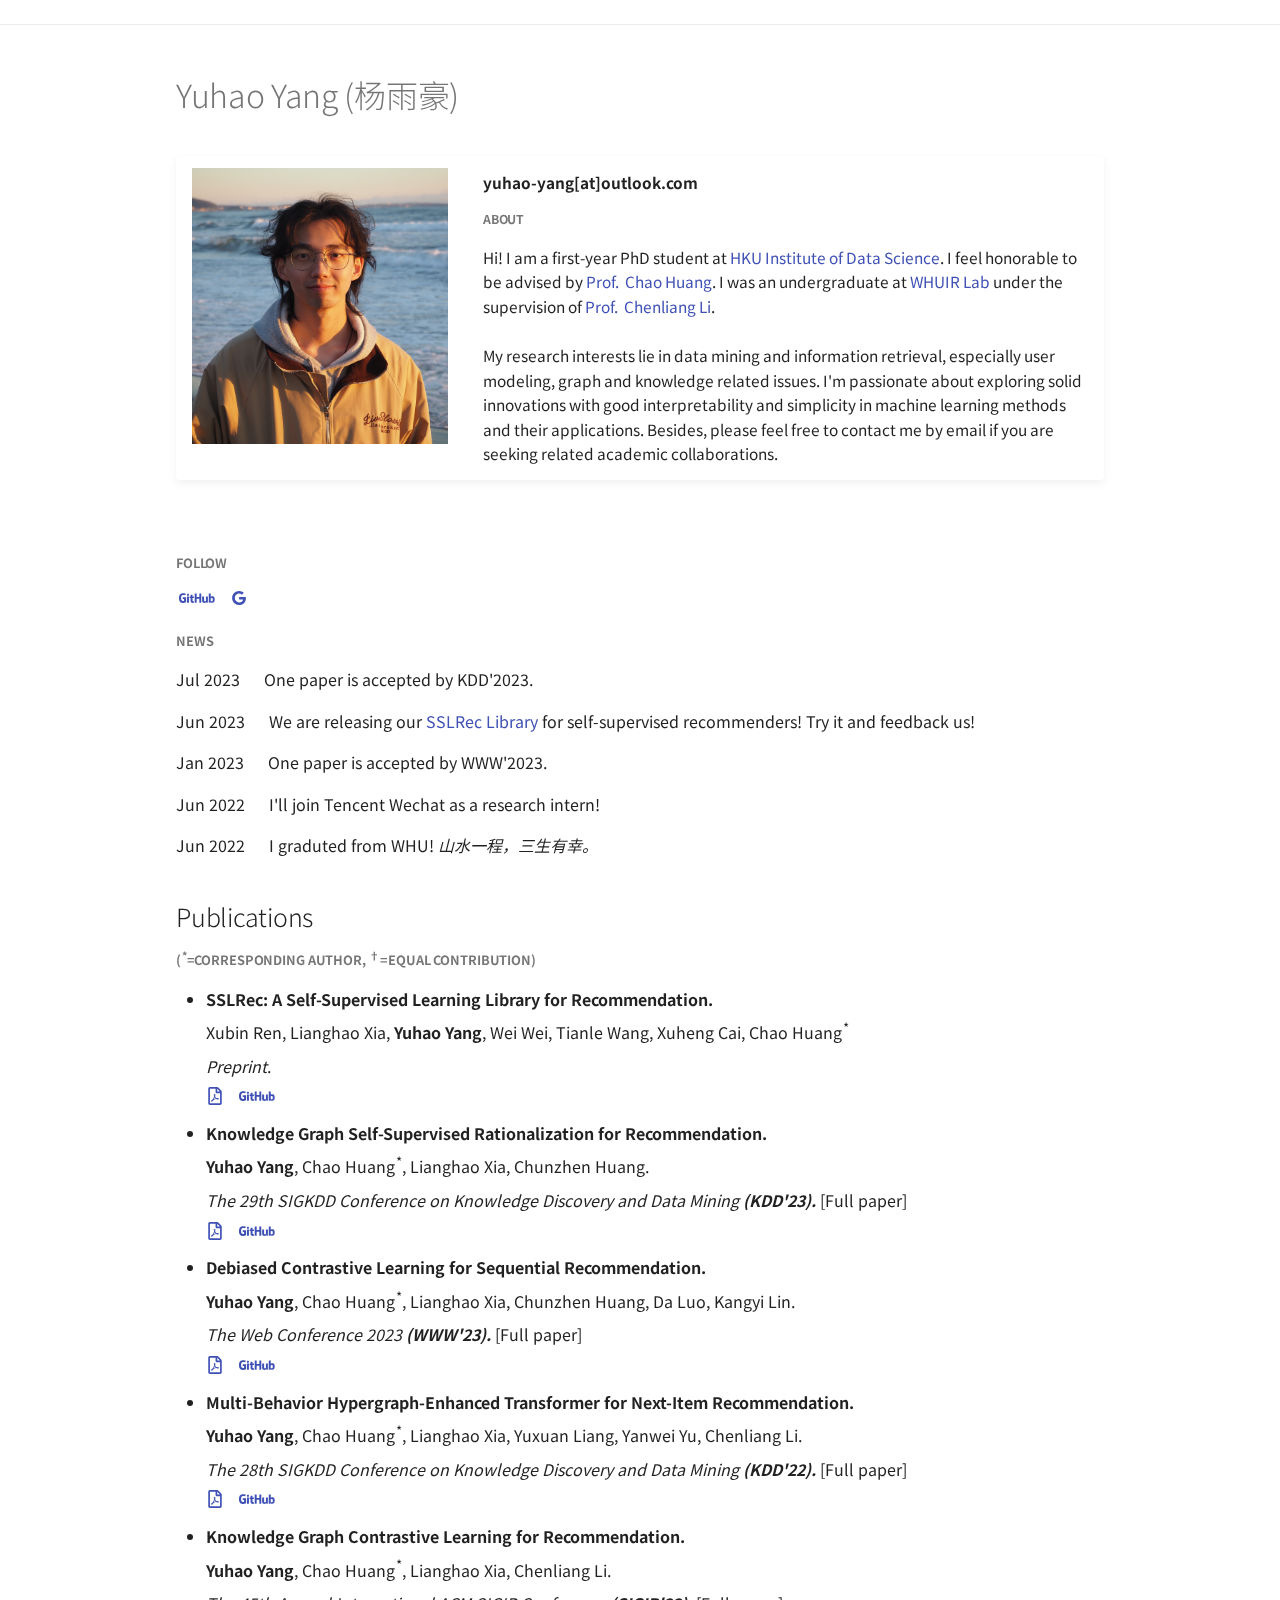
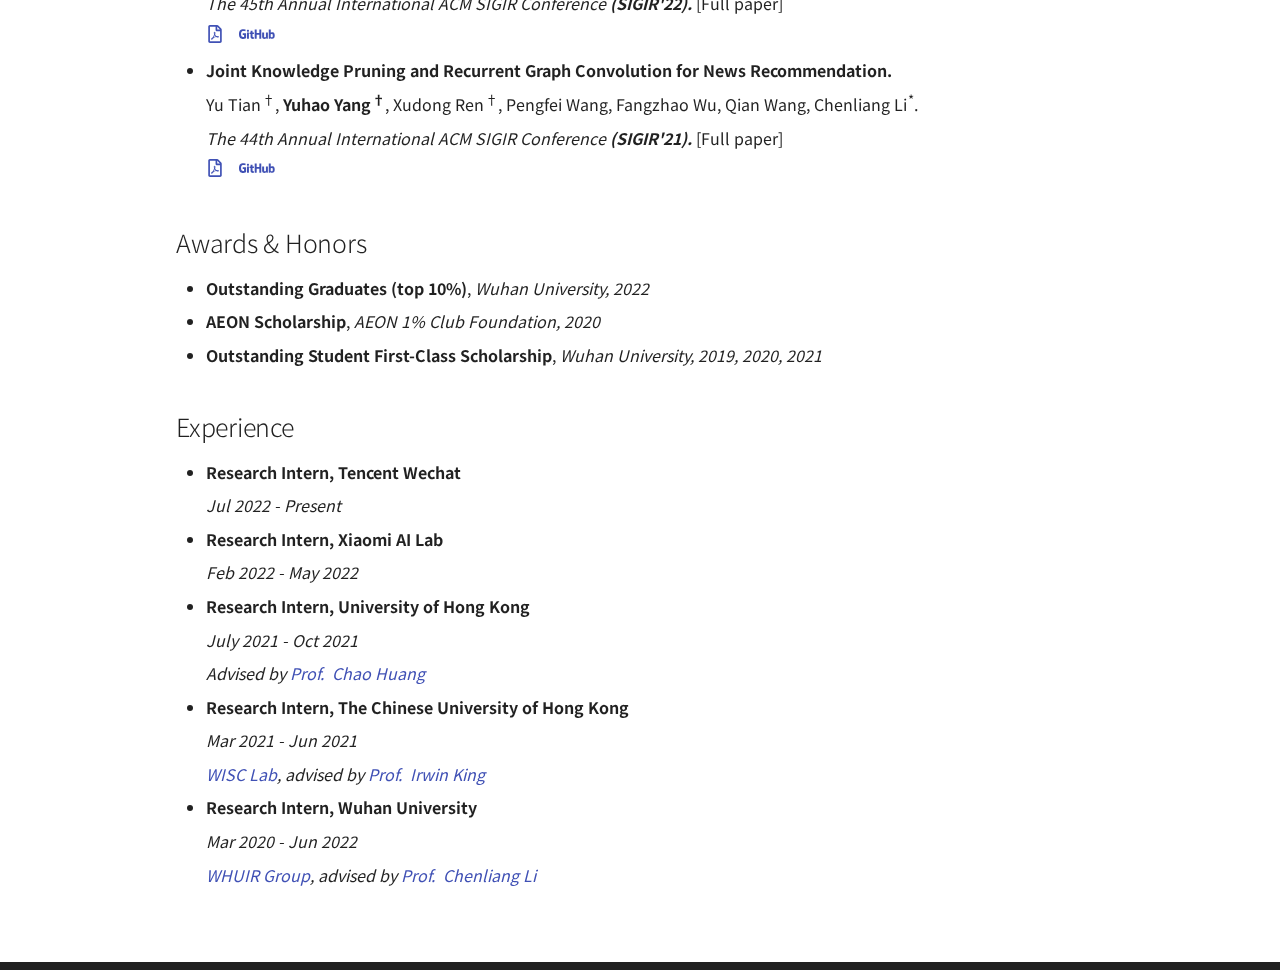
==== index.html @ c0e25579 "update" ====
<!doctype html>
<html lang="en" class="no-js">
  <head>
    
      <meta charset="utf-8">
      <meta name="viewport" content="width=device-width,initial-scale=1">
      
      
      
      
      <link rel="icon" href="img/favicon.ico">
      <meta name="generator" content="mkdocs-1.1.2, mkdocs-material-7.1.1">
    
    
      
        <title>Yuhao Yang's Homepage</title>
      
    
    
      <link rel="stylesheet" href="assets/stylesheets/main.9299cb39.min.css">
      
        
        <link rel="stylesheet" href="assets/stylesheets/palette.ef6f36e2.min.css">
        
          
          
          <meta name="theme-color" content="#ffffff">
        
      
    
    
    
      
        
        <link rel="preconnect" href="https://fonts.gstatic.com" crossorigin>
        <link rel="stylesheet" href="https://fonts.googleapis.com/css?family=Noto+Sans+SC:300,400,400i,700%7C&display=fallback">
        <style>:root{--md-text-font-family:"Noto Sans SC";--md-code-font-family:""}</style>
      
    
    
    
      <link rel="stylesheet" href="stylesheets/extra.css">
    
    
      
	  <!-- Global site tag (gtag.js) - Google Analytics -->
	  <script async src="https://www.googletagmanager.com/gtag/js?id=G-FGHNC7GCVQ"></script>
	  <script>
	  window.dataLayer = window.dataLayer || [];
	  function gtag(){dataLayer.push(arguments);}
	  gtag('js', new Date());

	  gtag('config', 'G-FGHNC7GCVQ');
	  </script>

    <link rel="stylesheet" href="assets/stylesheets/my.css">
    <script src="assets/javascripts/my.js"></script>
    
  </head>

  
    
    
    
    
    
    <body dir="ltr" data-md-color-scheme="" data-md-color-primary="white" data-md-color-accent="blue">
  
    
    <script>function __prefix(e){return new URL(".",location).pathname+"."+e}function __get(e,t=localStorage){return JSON.parse(t.getItem(__prefix(e)))}</script>
    
    <input class="md-toggle" data-md-toggle="drawer" type="checkbox" id="__drawer" autocomplete="off">
    <input class="md-toggle" data-md-toggle="search" type="checkbox" id="__search" autocomplete="off">
    <label class="md-overlay" for="__drawer"></label>
    <div data-md-component="skip">
      
        
        <a href="#yuhao-yang" class="md-skip">
          Skip to content
        </a>
      
    </div>
    <div data-md-component="announce">
      
    </div>
    
      <header class="md-header" data-md-component="header">
  <nav class="md-header__inner md-grid" aria-label="Header">
    <a href="." title="Yuhao Yang (杨雨豪)" class="md-header__button md-logo" aria-label="Yuhao Yang (杨雨豪)" data-md-component="logo">
      
  <!-- <img src="img/favicon.ico" alt="logo"> -->

    </a>
    <!-- <label class="md-header__button md-icon" for="__drawer">
      <svg xmlns="http://www.w3.org/2000/svg" viewBox="0 0 24 24"><path d="M3 6h18v2H3V6m0 5h18v2H3v-2m0 5h18v2H3v-2z"/></svg>
    </label> -->
    <!-- <div class="md-header__title" data-md-component="header-title">
      <div class="md-header__ellipsis">
        <div class="md-header__topic">
          <span class="md-ellipsis">
            Welcome to Yuhao Yang's homepage
          </span>
        </div>
        <div class="md-header__topic" data-md-component="header-topic">
          <span class="md-ellipsis">
            
              Home
            
          </span>
        </div>
      </div>
    </div> -->
    
    
    
      <label class="md-header__button md-icon" for="__search">
        <svg xmlns="http://www.w3.org/2000/svg" viewBox="0 0 24 24"><path d="M9.5 3A6.5 6.5 0 0 1 16 9.5c0 1.61-.59 3.09-1.56 4.23l.27.27h.79l5 5-1.5 1.5-5-5v-.79l-.27-.27A6.516 6.516 0 0 1 9.5 16 6.5 6.5 0 0 1 3 9.5 6.5 6.5 0 0 1 9.5 3m0 2C7 5 5 7 5 9.5S7 14 9.5 14 14 12 14 9.5 12 5 9.5 5z"/></svg>
      </label>
      
<div class="md-search" data-md-component="search" role="dialog">
  <label class="md-search__overlay" for="__search"></label>
  <div class="md-search__inner" role="search">
    <form class="md-search__form" name="search">
      <input type="text" class="md-search__input" name="query" aria-label="Search" placeholder="Search" autocapitalize="off" autocorrect="off" autocomplete="off" spellcheck="false" data-md-component="search-query" data-md-state="active" required>
      <label class="md-search__icon md-icon" for="__search">
        <svg xmlns="http://www.w3.org/2000/svg" viewBox="0 0 24 24"><path d="M9.5 3A6.5 6.5 0 0 1 16 9.5c0 1.61-.59 3.09-1.56 4.23l.27.27h.79l5 5-1.5 1.5-5-5v-.79l-.27-.27A6.516 6.516 0 0 1 9.5 16 6.5 6.5 0 0 1 3 9.5 6.5 6.5 0 0 1 9.5 3m0 2C7 5 5 7 5 9.5S7 14 9.5 14 14 12 14 9.5 12 5 9.5 5z"/></svg>
        <svg xmlns="http://www.w3.org/2000/svg" viewBox="0 0 24 24"><path d="M20 11v2H8l5.5 5.5-1.42 1.42L4.16 12l7.92-7.92L13.5 5.5 8 11h12z"/></svg>
      </label>
      <button type="reset" class="md-search__icon md-icon" aria-label="Clear" tabindex="-1">
        <svg xmlns="http://www.w3.org/2000/svg" viewBox="0 0 24 24"><path d="M19 6.41 17.59 5 12 10.59 6.41 5 5 6.41 10.59 12 5 17.59 6.41 19 12 13.41 17.59 19 19 17.59 13.41 12 19 6.41z"/></svg>
      </button>
    </form>
    <div class="md-search__output">
      <div class="md-search__scrollwrap" data-md-scrollfix>
        <div class="md-search-result" data-md-component="search-result">
          <div class="md-search-result__meta">
            Initializing search
          </div>
          <ol class="md-search-result__list"></ol>
        </div>
      </div>
    </div>
  </div>
</div>
    
    
  </nav>
</header>
    
    <div class="md-container" data-md-component="container">
      
      
        
          
<nav class="md-tabs" aria-label="Tabs" data-md-component="tabs"  style="position: fixed;">
  <div class="md-tabs__inner md-grid">
    <ul class="md-tabs__list">
      
        
  
  
    
  


  <!-- <li class="md-tabs__item">
    <a href="." class="md-tabs__link md-tabs__link--active">
      Home
    </a>
  </li> -->

      
        
  
  


  <!-- <li class="md-tabs__item">
    <a href="research/" class="md-tabs__link">
      Research
    </a>
  </li> -->

      
    </ul>
  </div>
</nav>
        
      
      <main class="md-main" data-md-component="main">
        <div class="md-main__inner md-grid">

          <div class="md-content" data-md-component="content">
            <article class="md-content__inner md-typeset">
              
                
<!-- bio -->
              

<h1 id="yuhao-yang">Yuhao Yang (杨雨豪)</h1>

<table>
  <tr>
      <td><img alt="" src="img/selfie.jpg" id="myImage"/></td>
      <td class="text-content" id="myText">
        <strong>yuhao-yang[at]outlook.com</strong>
        <h5 id="about">About</h5>
        <p>Hi! I am a first-year PhD student at <a href="https://datascience.hku.hk">HKU Institute of Data Science</a>. I feel honorable to be advised by <a href="https://sites.google.com/view/chaoh/home">Prof. &nbsp;Chao Huang</a>. I was an undergraduate at <a href="https://github.com/WHUIR">WHUIR Lab</a> under the supervision of <a href="http://www.lichenliang.net/">Prof. &nbsp;Chenliang Li</a>.
        <br><br>
        My research interests lie in data mining and information retrieval, especially user modeling, graph and knowledge related issues. I'm passionate about exploring solid innovations with good interpretability and simplicity in machine learning methods and their applications. Besides, please feel free to contact me by email if you are seeking related academic collaborations.</p>
      </td>
  </tr>
</table>


<!-- 使用类名 "clear-float" 来清除浮动 -->
<div class="clear-float"></div>

<!-- social contact -->
<br>
<h5 id="social">Follow</h5>
<p>&nbsp;&nbsp;&nbsp;<a href="https://github.com/yuh-yang"><span class="twemoji github"><svg xmlns="http://www.w3.org/2000/svg" viewBox="0 0 45 16" ><path fill-rule="evenodd" d="M18.53 12.03h-.02c.009 0 .015.01.024.011h.006l-.01-.01zm.004.011c-.093.001-.327.05-.574.05-.78 0-1.05-.36-1.05-.83V8.13h1.59c.09 0 .16-.08.16-.19v-1.7c0-.09-.08-.17-.16-.17h-1.59V3.96c0-.08-.05-.13-.14-.13h-2.16c-.09 0-.14.05-.14.13v2.17s-1.09.27-1.16.28c-.08.02-.13.09-.13.17v1.36c0 .11.08.19.17.19h1.11v3.28c0 2.44 1.7 2.69 2.86 2.69.53 0 1.17-.17 1.27-.22.06-.02.09-.09.09-.16v-1.5a.177.177 0 0 0-.146-.18zM42.23 9.84c0-1.81-.73-2.05-1.5-1.97-.6.04-1.08.34-1.08.34v3.52s.49.34 1.22.36c1.03.03 1.36-.34 1.36-2.25zm2.43-.16c0 3.43-1.11 4.41-3.05 4.41-1.64 0-2.52-.83-2.52-.83s-.04.46-.09.52c-.03.06-.08.08-.14.08h-1.48c-.1 0-.19-.08-.19-.17l.02-11.11c0-.09.08-.17.17-.17h2.13c.09 0 .17.08.17.17v3.77s.82-.53 2.02-.53l-.01-.02c1.2 0 2.97.45 2.97 3.88zm-8.72-3.61h-2.1c-.11 0-.17.08-.17.19v5.44s-.55.39-1.3.39-.97-.34-.97-1.09V6.25c0-.09-.08-.17-.17-.17h-2.14c-.09 0-.17.08-.17.17v5.11c0 2.2 1.23 2.75 2.92 2.75 1.39 0 2.52-.77 2.52-.77s.05.39.08.45c.02.05.09.09.16.09h1.34c.11 0 .17-.08.17-.17l.02-7.47c0-.09-.08-.17-.19-.17zm-23.7-.01h-2.13c-.09 0-.17.09-.17.2v7.34c0 .2.13.27.3.27h1.92c.2 0 .25-.09.25-.27V6.23c0-.09-.08-.17-.17-.17zm-1.05-3.38c-.77 0-1.38.61-1.38 1.38 0 .77.61 1.38 1.38 1.38.75 0 1.36-.61 1.36-1.38 0-.77-.61-1.38-1.36-1.38zm16.49-.25h-2.11c-.09 0-.17.08-.17.17v4.09h-3.31V2.6c0-.09-.08-.17-.17-.17h-2.13c-.09 0-.17.08-.17.17v11.11c0 .09.09.17.17.17h2.13c.09 0 .17-.08.17-.17V8.96h3.31l-.02 4.75c0 .09.08.17.17.17h2.13c.09 0 .17-.08.17-.17V2.6c0-.09-.08-.17-.17-.17zM8.81 7.35v5.74c0 .04-.01.11-.06.13 0 0-1.25.89-3.31.89-2.49 0-5.44-.78-5.44-5.92S2.58 1.99 5.1 2c2.18 0 3.06.49 3.2.58.04.05.06.09.06.14L7.94 4.5c0 .09-.09.2-.2.17-.36-.11-.9-.33-2.17-.33-1.47 0-3.05.42-3.05 3.73s1.5 3.7 2.58 3.7c.92 0 1.25-.11 1.25-.11v-2.3H4.88c-.11 0-.19-.08-.19-.17V7.35c0-.09.08-.17.19-.17h3.74c.11 0 .19.08.19.17z"/></svg></span></a> &emsp; <a href="https://scholar.google.com/citations?user=kCGC_DMAAAAJ"><span class="twemoji google"><svg xmlns="http://www.w3.org/2000/svg" viewBox="0 0 488 512"><path d="M488 261.8C488 403.3 391.1 504 248 504 110.8 504 0 393.2 0 256S110.8 8 248 8c66.8 0 123 24.5 166.3 64.9l-67.5 64.9C258.5 52.6 94.3 116.6 94.3 256c0 86.5 69.1 156.6 153.7 156.6 98.2 0 135-70.4 140.8-106.9H248v-85.3h236.1c2.3 12.7 3.9 24.9 3.9 41.4z"/></svg></span></a></p>

<!-- News -->
<h5 id="news">News</h5>
<p>Jul 2023 &emsp; One paper is accepted by KDD'2023.</p>
<p>Jun 2023 &emsp; We are releasing our <a href="https://github.com/HKUDS/SSLRec">SSLRec Library</a> for self-supervised recommenders! Try it and feedback us!</p>
<p>Jan 2023 &emsp; One paper is accepted by WWW'2023.</p>
<p>Jun 2022 &emsp; I'll join Tencent Wechat as a research intern!</p>
<p>Jun 2022 &emsp; I graduted from WHU! <em>山水一程，三生有幸。</em></p>

<!-- <h5 id="cv">CV</h5>
<p><a href="./resources/CV_yuhaoyang.pdf"><span class="twemoji"><svg xmlns="http://www.w3.org/2000/svg" viewBox="0 0 384 512"><path d="M369.9 97.9 286 14C277 5 264.8-.1 252.1-.1H48C21.5 0 0 21.5 0 48v416c0 26.5 21.5 48 48 48h288c26.5 0 48-21.5 48-48V131.9c0-12.7-5.1-25-14.1-34zM332.1 128H256V51.9l76.1 76.1zM48 464V48h160v104c0 13.3 10.7 24 24 24h104v288H48zm250.2-143.7c-12.2-12-47-8.7-64.4-6.5-17.2-10.5-28.7-25-36.8-46.3 3.9-16.1 10.1-40.6 5.4-56-4.2-26.2-37.8-23.6-42.6-5.9-4.4 16.1-.4 38.5 7 67.1-10 23.9-24.9 56-35.4 74.4-20 10.3-47 26.2-51 46.2-3.3 15.8 26 55.2 76.1-31.2 22.4-7.4 46.8-16.5 68.4-20.1 18.9 10.2 41 17 55.8 17 25.5 0 28-28.2 17.5-38.7zm-198.1 77.8c5.1-13.7 24.5-29.5 30.4-35-19 30.3-30.4 35.7-30.4 35zm81.6-190.6c7.4 0 6.7 32.1 1.8 40.8-4.4-13.9-4.3-40.8-1.8-40.8zm-24.4 136.6c9.7-16.9 18-37 24.7-54.7 8.3 15.1 18.9 27.2 30.1 35.5-20.8 4.3-38.9 13.1-54.8 19.2zm131.6-5s-5 6-37.3-7.8c35.1-2.6 40.9 5.4 37.3 7.8z"/></svg></span></a></p> -->

<!-- publications -->

<h2 id="publications">Publications</h2>
<h5 id="corresponding-author-equal-contribution">(<sup>*</sup>=corresponding author, <sup>†</sup>=Equal Contribution)</h5>
<ul>

  <li>
    <p><strong>SSLRec: A Self-Supervised Learning Library for Recommendation.</strong></p>
    <p>Xubin Ren, Lianghao Xia, <strong>Yuhao Yang</strong>, Wei Wei, Tianle Wang, Xuheng Cai, Chao Huang<sup>*</sup></p>
    <p><em>Preprint</em>.</p>
    <p><a href="https://arxiv.org/abs/2308.05697"><span class="twemoji"><svg xmlns="http://www.w3.org/2000/svg" viewBox="0 0 384 512"><path d="M369.9 97.9 286 14C277 5 264.8-.1 252.1-.1H48C21.5 0 0 21.5 0 48v416c0 26.5 21.5 48 48 48h288c26.5 0 48-21.5 48-48V131.9c0-12.7-5.1-25-14.1-34zM332.1 128H256V51.9l76.1 76.1zM48 464V48h160v104c0 13.3 10.7 24 24 24h104v288H48zm250.2-143.7c-12.2-12-47-8.7-64.4-6.5-17.2-10.5-28.7-25-36.8-46.3 3.9-16.1 10.1-40.6 5.4-56-4.2-26.2-37.8-23.6-42.6-5.9-4.4 16.1-.4 38.5 7 67.1-10 23.9-24.9 56-35.4 74.4-20 10.3-47 26.2-51 46.2-3.3 15.8 26 55.2 76.1-31.2 22.4-7.4 46.8-16.5 68.4-20.1 18.9 10.2 41 17 55.8 17 25.5 0 28-28.2 17.5-38.7zm-198.1 77.8c5.1-13.7 24.5-29.5 30.4-35-19 30.3-30.4 35.7-30.4 35zm81.6-190.6c7.4 0 6.7 32.1 1.8 40.8-4.4-13.9-4.3-40.8-1.8-40.8zm-24.4 136.6c9.7-16.9 18-37 24.7-54.7 8.3 15.1 18.9 27.2 30.1 35.5-20.8 4.3-38.9 13.1-54.8 19.2zm131.6-5s-5 6-37.3-7.8c35.1-2.6 40.9 5.4 37.3 7.8z"/></svg></span></a> &emsp; <a href="https://github.com/HKUDS/SSLRec"><span class="twemoji github"><svg xmlns="http://www.w3.org/2000/svg" viewBox="0 0 45 16"><path fill-rule="evenodd" d="M18.53 12.03h-.02c.009 0 .015.01.024.011h.006l-.01-.01zm.004.011c-.093.001-.327.05-.574.05-.78 0-1.05-.36-1.05-.83V8.13h1.59c.09 0 .16-.08.16-.19v-1.7c0-.09-.08-.17-.16-.17h-1.59V3.96c0-.08-.05-.13-.14-.13h-2.16c-.09 0-.14.05-.14.13v2.17s-1.09.27-1.16.28c-.08.02-.13.09-.13.17v1.36c0 .11.08.19.17.19h1.11v3.28c0 2.44 1.7 2.69 2.86 2.69.53 0 1.17-.17 1.27-.22.06-.02.09-.09.09-.16v-1.5a.177.177 0 0 0-.146-.18zM42.23 9.84c0-1.81-.73-2.05-1.5-1.97-.6.04-1.08.34-1.08.34v3.52s.49.34 1.22.36c1.03.03 1.36-.34 1.36-2.25zm2.43-.16c0 3.43-1.11 4.41-3.05 4.41-1.64 0-2.52-.83-2.52-.83s-.04.46-.09.52c-.03.06-.08.08-.14.08h-1.48c-.1 0-.19-.08-.19-.17l.02-11.11c0-.09.08-.17.17-.17h2.13c.09 0 .17.08.17.17v3.77s.82-.53 2.02-.53l-.01-.02c1.2 0 2.97.45 2.97 3.88zm-8.72-3.61h-2.1c-.11 0-.17.08-.17.19v5.44s-.55.39-1.3.39-.97-.34-.97-1.09V6.25c0-.09-.08-.17-.17-.17h-2.14c-.09 0-.17.08-.17.17v5.11c0 2.2 1.23 2.75 2.92 2.75 1.39 0 2.52-.77 2.52-.77s.05.39.08.45c.02.05.09.09.16.09h1.34c.11 0 .17-.08.17-.17l.02-7.47c0-.09-.08-.17-.19-.17zm-23.7-.01h-2.13c-.09 0-.17.09-.17.2v7.34c0 .2.13.27.3.27h1.92c.2 0 .25-.09.25-.27V6.23c0-.09-.08-.17-.17-.17zm-1.05-3.38c-.77 0-1.38.61-1.38 1.38 0 .77.61 1.38 1.38 1.38.75 0 1.36-.61 1.36-1.38 0-.77-.61-1.38-1.36-1.38zm16.49-.25h-2.11c-.09 0-.17.08-.17.17v4.09h-3.31V2.6c0-.09-.08-.17-.17-.17h-2.13c-.09 0-.17.08-.17.17v11.11c0 .09.09.17.17.17h2.13c.09 0 .17-.08.17-.17V8.96h3.31l-.02 4.75c0 .09.08.17.17.17h2.13c.09 0 .17-.08.17-.17V2.6c0-.09-.08-.17-.17-.17zM8.81 7.35v5.74c0 .04-.01.11-.06.13 0 0-1.25.89-3.31.89-2.49 0-5.44-.78-5.44-5.92S2.58 1.99 5.1 2c2.18 0 3.06.49 3.2.58.04.05.06.09.06.14L7.94 4.5c0 .09-.09.2-.2.17-.36-.11-.9-.33-2.17-.33-1.47 0-3.05.42-3.05 3.73s1.5 3.7 2.58 3.7c.92 0 1.25-.11 1.25-.11v-2.3H4.88c-.11 0-.19-.08-.19-.17V7.35c0-.09.08-.17.19-.17h3.74c.11 0 .19.08.19.17z"/></svg></span></a></p>
    </li>

  <li>
    <p><strong>Knowledge Graph Self-Supervised Rationalization for Recommendation.</strong></p>
    <p><strong>Yuhao Yang</strong>, Chao Huang<sup>*</sup>, Lianghao Xia, Chunzhen Huang.</p>
    <p><em>The 29th SIGKDD Conference on Knowledge Discovery and Data Mining</em> <strong><em>(KDD'23).</em></strong> [Full paper]</p>
    <p><a href="https://arxiv.org/abs/2307.02759"><span class="twemoji"><svg xmlns="http://www.w3.org/2000/svg" viewBox="0 0 384 512"><path d="M369.9 97.9 286 14C277 5 264.8-.1 252.1-.1H48C21.5 0 0 21.5 0 48v416c0 26.5 21.5 48 48 48h288c26.5 0 48-21.5 48-48V131.9c0-12.7-5.1-25-14.1-34zM332.1 128H256V51.9l76.1 76.1zM48 464V48h160v104c0 13.3 10.7 24 24 24h104v288H48zm250.2-143.7c-12.2-12-47-8.7-64.4-6.5-17.2-10.5-28.7-25-36.8-46.3 3.9-16.1 10.1-40.6 5.4-56-4.2-26.2-37.8-23.6-42.6-5.9-4.4 16.1-.4 38.5 7 67.1-10 23.9-24.9 56-35.4 74.4-20 10.3-47 26.2-51 46.2-3.3 15.8 26 55.2 76.1-31.2 22.4-7.4 46.8-16.5 68.4-20.1 18.9 10.2 41 17 55.8 17 25.5 0 28-28.2 17.5-38.7zm-198.1 77.8c5.1-13.7 24.5-29.5 30.4-35-19 30.3-30.4 35.7-30.4 35zm81.6-190.6c7.4 0 6.7 32.1 1.8 40.8-4.4-13.9-4.3-40.8-1.8-40.8zm-24.4 136.6c9.7-16.9 18-37 24.7-54.7 8.3 15.1 18.9 27.2 30.1 35.5-20.8 4.3-38.9 13.1-54.8 19.2zm131.6-5s-5 6-37.3-7.8c35.1-2.6 40.9 5.4 37.3 7.8z"/></svg></span></a> &emsp; <a href="https://github.com/HKUDS/KGRec"><span class="twemoji github"><svg xmlns="http://www.w3.org/2000/svg" viewBox="0 0 45 16"><path fill-rule="evenodd" d="M18.53 12.03h-.02c.009 0 .015.01.024.011h.006l-.01-.01zm.004.011c-.093.001-.327.05-.574.05-.78 0-1.05-.36-1.05-.83V8.13h1.59c.09 0 .16-.08.16-.19v-1.7c0-.09-.08-.17-.16-.17h-1.59V3.96c0-.08-.05-.13-.14-.13h-2.16c-.09 0-.14.05-.14.13v2.17s-1.09.27-1.16.28c-.08.02-.13.09-.13.17v1.36c0 .11.08.19.17.19h1.11v3.28c0 2.44 1.7 2.69 2.86 2.69.53 0 1.17-.17 1.27-.22.06-.02.09-.09.09-.16v-1.5a.177.177 0 0 0-.146-.18zM42.23 9.84c0-1.81-.73-2.05-1.5-1.97-.6.04-1.08.34-1.08.34v3.52s.49.34 1.22.36c1.03.03 1.36-.34 1.36-2.25zm2.43-.16c0 3.43-1.11 4.41-3.05 4.41-1.64 0-2.52-.83-2.52-.83s-.04.46-.09.52c-.03.06-.08.08-.14.08h-1.48c-.1 0-.19-.08-.19-.17l.02-11.11c0-.09.08-.17.17-.17h2.13c.09 0 .17.08.17.17v3.77s.82-.53 2.02-.53l-.01-.02c1.2 0 2.97.45 2.97 3.88zm-8.72-3.61h-2.1c-.11 0-.17.08-.17.19v5.44s-.55.39-1.3.39-.97-.34-.97-1.09V6.25c0-.09-.08-.17-.17-.17h-2.14c-.09 0-.17.08-.17.17v5.11c0 2.2 1.23 2.75 2.92 2.75 1.39 0 2.52-.77 2.52-.77s.05.39.08.45c.02.05.09.09.16.09h1.34c.11 0 .17-.08.17-.17l.02-7.47c0-.09-.08-.17-.19-.17zm-23.7-.01h-2.13c-.09 0-.17.09-.17.2v7.34c0 .2.13.27.3.27h1.92c.2 0 .25-.09.25-.27V6.23c0-.09-.08-.17-.17-.17zm-1.05-3.38c-.77 0-1.38.61-1.38 1.38 0 .77.61 1.38 1.38 1.38.75 0 1.36-.61 1.36-1.38 0-.77-.61-1.38-1.36-1.38zm16.49-.25h-2.11c-.09 0-.17.08-.17.17v4.09h-3.31V2.6c0-.09-.08-.17-.17-.17h-2.13c-.09 0-.17.08-.17.17v11.11c0 .09.09.17.17.17h2.13c.09 0 .17-.08.17-.17V8.96h3.31l-.02 4.75c0 .09.08.17.17.17h2.13c.09 0 .17-.08.17-.17V2.6c0-.09-.08-.17-.17-.17zM8.81 7.35v5.74c0 .04-.01.11-.06.13 0 0-1.25.89-3.31.89-2.49 0-5.44-.78-5.44-5.92S2.58 1.99 5.1 2c2.18 0 3.06.49 3.2.58.04.05.06.09.06.14L7.94 4.5c0 .09-.09.2-.2.17-.36-.11-.9-.33-2.17-.33-1.47 0-3.05.42-3.05 3.73s1.5 3.7 2.58 3.7c.92 0 1.25-.11 1.25-.11v-2.3H4.88c-.11 0-.19-.08-.19-.17V7.35c0-.09.08-.17.19-.17h3.74c.11 0 .19.08.19.17z"/></svg></span></a></p>
    </li>

  <li>
    <p><strong>Debiased Contrastive Learning for Sequential Recommendation.</strong></p>
    <p><strong>Yuhao Yang</strong>, Chao Huang<sup>*</sup>, Lianghao Xia, Chunzhen Huang, Da Luo, Kangyi Lin.</p>
    <p><em>The Web Conference 2023</em> <strong><em>(WWW'23).</em></strong> [Full paper]</p>
    <p><a href="https://arxiv.org/abs/2303.11780"><span class="twemoji"><svg xmlns="http://www.w3.org/2000/svg" viewBox="0 0 384 512"><path d="M369.9 97.9 286 14C277 5 264.8-.1 252.1-.1H48C21.5 0 0 21.5 0 48v416c0 26.5 21.5 48 48 48h288c26.5 0 48-21.5 48-48V131.9c0-12.7-5.1-25-14.1-34zM332.1 128H256V51.9l76.1 76.1zM48 464V48h160v104c0 13.3 10.7 24 24 24h104v288H48zm250.2-143.7c-12.2-12-47-8.7-64.4-6.5-17.2-10.5-28.7-25-36.8-46.3 3.9-16.1 10.1-40.6 5.4-56-4.2-26.2-37.8-23.6-42.6-5.9-4.4 16.1-.4 38.5 7 67.1-10 23.9-24.9 56-35.4 74.4-20 10.3-47 26.2-51 46.2-3.3 15.8 26 55.2 76.1-31.2 22.4-7.4 46.8-16.5 68.4-20.1 18.9 10.2 41 17 55.8 17 25.5 0 28-28.2 17.5-38.7zm-198.1 77.8c5.1-13.7 24.5-29.5 30.4-35-19 30.3-30.4 35.7-30.4 35zm81.6-190.6c7.4 0 6.7 32.1 1.8 40.8-4.4-13.9-4.3-40.8-1.8-40.8zm-24.4 136.6c9.7-16.9 18-37 24.7-54.7 8.3 15.1 18.9 27.2 30.1 35.5-20.8 4.3-38.9 13.1-54.8 19.2zm131.6-5s-5 6-37.3-7.8c35.1-2.6 40.9 5.4 37.3 7.8z"/></svg></span></a> &emsp; <a href="https://github.com/HKUDS/DCRec"><span class="twemoji github"><svg xmlns="http://www.w3.org/2000/svg" viewBox="0 0 45 16"><path fill-rule="evenodd" d="M18.53 12.03h-.02c.009 0 .015.01.024.011h.006l-.01-.01zm.004.011c-.093.001-.327.05-.574.05-.78 0-1.05-.36-1.05-.83V8.13h1.59c.09 0 .16-.08.16-.19v-1.7c0-.09-.08-.17-.16-.17h-1.59V3.96c0-.08-.05-.13-.14-.13h-2.16c-.09 0-.14.05-.14.13v2.17s-1.09.27-1.16.28c-.08.02-.13.09-.13.17v1.36c0 .11.08.19.17.19h1.11v3.28c0 2.44 1.7 2.69 2.86 2.69.53 0 1.17-.17 1.27-.22.06-.02.09-.09.09-.16v-1.5a.177.177 0 0 0-.146-.18zM42.23 9.84c0-1.81-.73-2.05-1.5-1.97-.6.04-1.08.34-1.08.34v3.52s.49.34 1.22.36c1.03.03 1.36-.34 1.36-2.25zm2.43-.16c0 3.43-1.11 4.41-3.05 4.41-1.64 0-2.52-.83-2.52-.83s-.04.46-.09.52c-.03.06-.08.08-.14.08h-1.48c-.1 0-.19-.08-.19-.17l.02-11.11c0-.09.08-.17.17-.17h2.13c.09 0 .17.08.17.17v3.77s.82-.53 2.02-.53l-.01-.02c1.2 0 2.97.45 2.97 3.88zm-8.72-3.61h-2.1c-.11 0-.17.08-.17.19v5.44s-.55.39-1.3.39-.97-.34-.97-1.09V6.25c0-.09-.08-.17-.17-.17h-2.14c-.09 0-.17.08-.17.17v5.11c0 2.2 1.23 2.75 2.92 2.75 1.39 0 2.52-.77 2.52-.77s.05.39.08.45c.02.05.09.09.16.09h1.34c.11 0 .17-.08.17-.17l.02-7.47c0-.09-.08-.17-.19-.17zm-23.7-.01h-2.13c-.09 0-.17.09-.17.2v7.34c0 .2.13.27.3.27h1.92c.2 0 .25-.09.25-.27V6.23c0-.09-.08-.17-.17-.17zm-1.05-3.38c-.77 0-1.38.61-1.38 1.38 0 .77.61 1.38 1.38 1.38.75 0 1.36-.61 1.36-1.38 0-.77-.61-1.38-1.36-1.38zm16.49-.25h-2.11c-.09 0-.17.08-.17.17v4.09h-3.31V2.6c0-.09-.08-.17-.17-.17h-2.13c-.09 0-.17.08-.17.17v11.11c0 .09.09.17.17.17h2.13c.09 0 .17-.08.17-.17V8.96h3.31l-.02 4.75c0 .09.08.17.17.17h2.13c.09 0 .17-.08.17-.17V2.6c0-.09-.08-.17-.17-.17zM8.81 7.35v5.74c0 .04-.01.11-.06.13 0 0-1.25.89-3.31.89-2.49 0-5.44-.78-5.44-5.92S2.58 1.99 5.1 2c2.18 0 3.06.49 3.2.58.04.05.06.09.06.14L7.94 4.5c0 .09-.09.2-.2.17-.36-.11-.9-.33-2.17-.33-1.47 0-3.05.42-3.05 3.73s1.5 3.7 2.58 3.7c.92 0 1.25-.11 1.25-.11v-2.3H4.88c-.11 0-.19-.08-.19-.17V7.35c0-.09.08-.17.19-.17h3.74c.11 0 .19.08.19.17z"/></svg></span></a></p>
    </li>

  <li>
    <p><strong>Multi-Behavior Hypergraph-Enhanced Transformer for Next-Item Recommendation.</strong></p>
    <p><strong>Yuhao Yang</strong>, Chao Huang<sup>*</sup>, Lianghao Xia, Yuxuan Liang, Yanwei Yu, Chenliang Li.</p>
    <p><em>The 28th SIGKDD Conference on Knowledge Discovery and Data Mining</em> <strong><em>(KDD'22).</em></strong> [Full paper]</p>
    <p><a href="https://arxiv.org/abs/2207.05584"><span class="twemoji"><svg xmlns="http://www.w3.org/2000/svg" viewBox="0 0 384 512"><path d="M369.9 97.9 286 14C277 5 264.8-.1 252.1-.1H48C21.5 0 0 21.5 0 48v416c0 26.5 21.5 48 48 48h288c26.5 0 48-21.5 48-48V131.9c0-12.7-5.1-25-14.1-34zM332.1 128H256V51.9l76.1 76.1zM48 464V48h160v104c0 13.3 10.7 24 24 24h104v288H48zm250.2-143.7c-12.2-12-47-8.7-64.4-6.5-17.2-10.5-28.7-25-36.8-46.3 3.9-16.1 10.1-40.6 5.4-56-4.2-26.2-37.8-23.6-42.6-5.9-4.4 16.1-.4 38.5 7 67.1-10 23.9-24.9 56-35.4 74.4-20 10.3-47 26.2-51 46.2-3.3 15.8 26 55.2 76.1-31.2 22.4-7.4 46.8-16.5 68.4-20.1 18.9 10.2 41 17 55.8 17 25.5 0 28-28.2 17.5-38.7zm-198.1 77.8c5.1-13.7 24.5-29.5 30.4-35-19 30.3-30.4 35.7-30.4 35zm81.6-190.6c7.4 0 6.7 32.1 1.8 40.8-4.4-13.9-4.3-40.8-1.8-40.8zm-24.4 136.6c9.7-16.9 18-37 24.7-54.7 8.3 15.1 18.9 27.2 30.1 35.5-20.8 4.3-38.9 13.1-54.8 19.2zm131.6-5s-5 6-37.3-7.8c35.1-2.6 40.9 5.4 37.3 7.8z"/></svg></span></a> &emsp; <a href="https://github.com/yuh-yang/MBHT-KDD22"><span class="twemoji github"><svg xmlns="http://www.w3.org/2000/svg" viewBox="0 0 45 16"><path fill-rule="evenodd" d="M18.53 12.03h-.02c.009 0 .015.01.024.011h.006l-.01-.01zm.004.011c-.093.001-.327.05-.574.05-.78 0-1.05-.36-1.05-.83V8.13h1.59c.09 0 .16-.08.16-.19v-1.7c0-.09-.08-.17-.16-.17h-1.59V3.96c0-.08-.05-.13-.14-.13h-2.16c-.09 0-.14.05-.14.13v2.17s-1.09.27-1.16.28c-.08.02-.13.09-.13.17v1.36c0 .11.08.19.17.19h1.11v3.28c0 2.44 1.7 2.69 2.86 2.69.53 0 1.17-.17 1.27-.22.06-.02.09-.09.09-.16v-1.5a.177.177 0 0 0-.146-.18zM42.23 9.84c0-1.81-.73-2.05-1.5-1.97-.6.04-1.08.34-1.08.34v3.52s.49.34 1.22.36c1.03.03 1.36-.34 1.36-2.25zm2.43-.16c0 3.43-1.11 4.41-3.05 4.41-1.64 0-2.52-.83-2.52-.83s-.04.46-.09.52c-.03.06-.08.08-.14.08h-1.48c-.1 0-.19-.08-.19-.17l.02-11.11c0-.09.08-.17.17-.17h2.13c.09 0 .17.08.17.17v3.77s.82-.53 2.02-.53l-.01-.02c1.2 0 2.97.45 2.97 3.88zm-8.72-3.61h-2.1c-.11 0-.17.08-.17.19v5.44s-.55.39-1.3.39-.97-.34-.97-1.09V6.25c0-.09-.08-.17-.17-.17h-2.14c-.09 0-.17.08-.17.17v5.11c0 2.2 1.23 2.75 2.92 2.75 1.39 0 2.52-.77 2.52-.77s.05.39.08.45c.02.05.09.09.16.09h1.34c.11 0 .17-.08.17-.17l.02-7.47c0-.09-.08-.17-.19-.17zm-23.7-.01h-2.13c-.09 0-.17.09-.17.2v7.34c0 .2.13.27.3.27h1.92c.2 0 .25-.09.25-.27V6.23c0-.09-.08-.17-.17-.17zm-1.05-3.38c-.77 0-1.38.61-1.38 1.38 0 .77.61 1.38 1.38 1.38.75 0 1.36-.61 1.36-1.38 0-.77-.61-1.38-1.36-1.38zm16.49-.25h-2.11c-.09 0-.17.08-.17.17v4.09h-3.31V2.6c0-.09-.08-.17-.17-.17h-2.13c-.09 0-.17.08-.17.17v11.11c0 .09.09.17.17.17h2.13c.09 0 .17-.08.17-.17V8.96h3.31l-.02 4.75c0 .09.08.17.17.17h2.13c.09 0 .17-.08.17-.17V2.6c0-.09-.08-.17-.17-.17zM8.81 7.35v5.74c0 .04-.01.11-.06.13 0 0-1.25.89-3.31.89-2.49 0-5.44-.78-5.44-5.92S2.58 1.99 5.1 2c2.18 0 3.06.49 3.2.58.04.05.06.09.06.14L7.94 4.5c0 .09-.09.2-.2.17-.36-.11-.9-.33-2.17-.33-1.47 0-3.05.42-3.05 3.73s1.5 3.7 2.58 3.7c.92 0 1.25-.11 1.25-.11v-2.3H4.88c-.11 0-.19-.08-.19-.17V7.35c0-.09.08-.17.19-.17h3.74c.11 0 .19.08.19.17z"/></svg></span></a></p>
    </li>

  <li>
    <p><strong>Knowledge Graph Contrastive Learning for Recommendation.</strong></p>
    <p><strong>Yuhao Yang</strong>, Chao Huang<sup>*</sup>, Lianghao Xia, Chenliang Li.</p>
    <p><em>The 45th Annual International ACM SIGIR Conference</em> <strong><em>(SIGIR'22).</em></strong> [Full paper]</p>
    <p><a href="https://arxiv.org/abs/2205.00976"><span class="twemoji"><svg xmlns="http://www.w3.org/2000/svg" viewBox="0 0 384 512"><path d="M369.9 97.9 286 14C277 5 264.8-.1 252.1-.1H48C21.5 0 0 21.5 0 48v416c0 26.5 21.5 48 48 48h288c26.5 0 48-21.5 48-48V131.9c0-12.7-5.1-25-14.1-34zM332.1 128H256V51.9l76.1 76.1zM48 464V48h160v104c0 13.3 10.7 24 24 24h104v288H48zm250.2-143.7c-12.2-12-47-8.7-64.4-6.5-17.2-10.5-28.7-25-36.8-46.3 3.9-16.1 10.1-40.6 5.4-56-4.2-26.2-37.8-23.6-42.6-5.9-4.4 16.1-.4 38.5 7 67.1-10 23.9-24.9 56-35.4 74.4-20 10.3-47 26.2-51 46.2-3.3 15.8 26 55.2 76.1-31.2 22.4-7.4 46.8-16.5 68.4-20.1 18.9 10.2 41 17 55.8 17 25.5 0 28-28.2 17.5-38.7zm-198.1 77.8c5.1-13.7 24.5-29.5 30.4-35-19 30.3-30.4 35.7-30.4 35zm81.6-190.6c7.4 0 6.7 32.1 1.8 40.8-4.4-13.9-4.3-40.8-1.8-40.8zm-24.4 136.6c9.7-16.9 18-37 24.7-54.7 8.3 15.1 18.9 27.2 30.1 35.5-20.8 4.3-38.9 13.1-54.8 19.2zm131.6-5s-5 6-37.3-7.8c35.1-2.6 40.9 5.4 37.3 7.8z"/></svg></span></a> &emsp; <a href="https://github.com/yuh-yang/KGCL-SIGIR22"><span class="twemoji github"><svg xmlns="http://www.w3.org/2000/svg" viewBox="0 0 45 16"><path fill-rule="evenodd" d="M18.53 12.03h-.02c.009 0 .015.01.024.011h.006l-.01-.01zm.004.011c-.093.001-.327.05-.574.05-.78 0-1.05-.36-1.05-.83V8.13h1.59c.09 0 .16-.08.16-.19v-1.7c0-.09-.08-.17-.16-.17h-1.59V3.96c0-.08-.05-.13-.14-.13h-2.16c-.09 0-.14.05-.14.13v2.17s-1.09.27-1.16.28c-.08.02-.13.09-.13.17v1.36c0 .11.08.19.17.19h1.11v3.28c0 2.44 1.7 2.69 2.86 2.69.53 0 1.17-.17 1.27-.22.06-.02.09-.09.09-.16v-1.5a.177.177 0 0 0-.146-.18zM42.23 9.84c0-1.81-.73-2.05-1.5-1.97-.6.04-1.08.34-1.08.34v3.52s.49.34 1.22.36c1.03.03 1.36-.34 1.36-2.25zm2.43-.16c0 3.43-1.11 4.41-3.05 4.41-1.64 0-2.52-.83-2.52-.83s-.04.46-.09.52c-.03.06-.08.08-.14.08h-1.48c-.1 0-.19-.08-.19-.17l.02-11.11c0-.09.08-.17.17-.17h2.13c.09 0 .17.08.17.17v3.77s.82-.53 2.02-.53l-.01-.02c1.2 0 2.97.45 2.97 3.88zm-8.72-3.61h-2.1c-.11 0-.17.08-.17.19v5.44s-.55.39-1.3.39-.97-.34-.97-1.09V6.25c0-.09-.08-.17-.17-.17h-2.14c-.09 0-.17.08-.17.17v5.11c0 2.2 1.23 2.75 2.92 2.75 1.39 0 2.52-.77 2.52-.77s.05.39.08.45c.02.05.09.09.16.09h1.34c.11 0 .17-.08.17-.17l.02-7.47c0-.09-.08-.17-.19-.17zm-23.7-.01h-2.13c-.09 0-.17.09-.17.2v7.34c0 .2.13.27.3.27h1.92c.2 0 .25-.09.25-.27V6.23c0-.09-.08-.17-.17-.17zm-1.05-3.38c-.77 0-1.38.61-1.38 1.38 0 .77.61 1.38 1.38 1.38.75 0 1.36-.61 1.36-1.38 0-.77-.61-1.38-1.36-1.38zm16.49-.25h-2.11c-.09 0-.17.08-.17.17v4.09h-3.31V2.6c0-.09-.08-.17-.17-.17h-2.13c-.09 0-.17.08-.17.17v11.11c0 .09.09.17.17.17h2.13c.09 0 .17-.08.17-.17V8.96h3.31l-.02 4.75c0 .09.08.17.17.17h2.13c.09 0 .17-.08.17-.17V2.6c0-.09-.08-.17-.17-.17zM8.81 7.35v5.74c0 .04-.01.11-.06.13 0 0-1.25.89-3.31.89-2.49 0-5.44-.78-5.44-5.92S2.58 1.99 5.1 2c2.18 0 3.06.49 3.2.58.04.05.06.09.06.14L7.94 4.5c0 .09-.09.2-.2.17-.36-.11-.9-.33-2.17-.33-1.47 0-3.05.42-3.05 3.73s1.5 3.7 2.58 3.7c.92 0 1.25-.11 1.25-.11v-2.3H4.88c-.11 0-.19-.08-.19-.17V7.35c0-.09.08-.17.19-.17h3.74c.11 0 .19.08.19.17z"/></svg></span></a></p>
    </li>
  
  <li>
  <p><strong>Joint Knowledge Pruning and Recurrent Graph Convolution for News Recommendation.</strong></p>
  <p>Yu Tian<sup>†</sup>, <strong>Yuhao Yang<sup>†</sup></strong>, Xudong Ren<sup>†</sup>, Pengfei Wang, Fangzhao Wu, Qian Wang, Chenliang Li<sup>*</sup>.</p>
  <p><em>The 44th Annual International ACM SIGIR Conference</em> <strong><em>(SIGIR'21).</em></strong> [Full paper]</p>
  <p><a href="../resources/kopra.pdf"><span class="twemoji"><svg xmlns="http://www.w3.org/2000/svg" viewBox="0 0 384 512"><path d="M369.9 97.9 286 14C277 5 264.8-.1 252.1-.1H48C21.5 0 0 21.5 0 48v416c0 26.5 21.5 48 48 48h288c26.5 0 48-21.5 48-48V131.9c0-12.7-5.1-25-14.1-34zM332.1 128H256V51.9l76.1 76.1zM48 464V48h160v104c0 13.3 10.7 24 24 24h104v288H48zm250.2-143.7c-12.2-12-47-8.7-64.4-6.5-17.2-10.5-28.7-25-36.8-46.3 3.9-16.1 10.1-40.6 5.4-56-4.2-26.2-37.8-23.6-42.6-5.9-4.4 16.1-.4 38.5 7 67.1-10 23.9-24.9 56-35.4 74.4-20 10.3-47 26.2-51 46.2-3.3 15.8 26 55.2 76.1-31.2 22.4-7.4 46.8-16.5 68.4-20.1 18.9 10.2 41 17 55.8 17 25.5 0 28-28.2 17.5-38.7zm-198.1 77.8c5.1-13.7 24.5-29.5 30.4-35-19 30.3-30.4 35.7-30.4 35zm81.6-190.6c7.4 0 6.7 32.1 1.8 40.8-4.4-13.9-4.3-40.8-1.8-40.8zm-24.4 136.6c9.7-16.9 18-37 24.7-54.7 8.3 15.1 18.9 27.2 30.1 35.5-20.8 4.3-38.9 13.1-54.8 19.2zm131.6-5s-5 6-37.3-7.8c35.1-2.6 40.9 5.4 37.3 7.8z"/></svg></span></a> &emsp; <a href="https://github.com/WHUIR/KOPRA"><span class="twemoji github"><svg xmlns="http://www.w3.org/2000/svg" viewBox="0 0 45 16"><path fill-rule="evenodd" d="M18.53 12.03h-.02c.009 0 .015.01.024.011h.006l-.01-.01zm.004.011c-.093.001-.327.05-.574.05-.78 0-1.05-.36-1.05-.83V8.13h1.59c.09 0 .16-.08.16-.19v-1.7c0-.09-.08-.17-.16-.17h-1.59V3.96c0-.08-.05-.13-.14-.13h-2.16c-.09 0-.14.05-.14.13v2.17s-1.09.27-1.16.28c-.08.02-.13.09-.13.17v1.36c0 .11.08.19.17.19h1.11v3.28c0 2.44 1.7 2.69 2.86 2.69.53 0 1.17-.17 1.27-.22.06-.02.09-.09.09-.16v-1.5a.177.177 0 0 0-.146-.18zM42.23 9.84c0-1.81-.73-2.05-1.5-1.97-.6.04-1.08.34-1.08.34v3.52s.49.34 1.22.36c1.03.03 1.36-.34 1.36-2.25zm2.43-.16c0 3.43-1.11 4.41-3.05 4.41-1.64 0-2.52-.83-2.52-.83s-.04.46-.09.52c-.03.06-.08.08-.14.08h-1.48c-.1 0-.19-.08-.19-.17l.02-11.11c0-.09.08-.17.17-.17h2.13c.09 0 .17.08.17.17v3.77s.82-.53 2.02-.53l-.01-.02c1.2 0 2.97.45 2.97 3.88zm-8.72-3.61h-2.1c-.11 0-.17.08-.17.19v5.44s-.55.39-1.3.39-.97-.34-.97-1.09V6.25c0-.09-.08-.17-.17-.17h-2.14c-.09 0-.17.08-.17.17v5.11c0 2.2 1.23 2.75 2.92 2.75 1.39 0 2.52-.77 2.52-.77s.05.39.08.45c.02.05.09.09.16.09h1.34c.11 0 .17-.08.17-.17l.02-7.47c0-.09-.08-.17-.19-.17zm-23.7-.01h-2.13c-.09 0-.17.09-.17.2v7.34c0 .2.13.27.3.27h1.92c.2 0 .25-.09.25-.27V6.23c0-.09-.08-.17-.17-.17zm-1.05-3.38c-.77 0-1.38.61-1.38 1.38 0 .77.61 1.38 1.38 1.38.75 0 1.36-.61 1.36-1.38 0-.77-.61-1.38-1.36-1.38zm16.49-.25h-2.11c-.09 0-.17.08-.17.17v4.09h-3.31V2.6c0-.09-.08-.17-.17-.17h-2.13c-.09 0-.17.08-.17.17v11.11c0 .09.09.17.17.17h2.13c.09 0 .17-.08.17-.17V8.96h3.31l-.02 4.75c0 .09.08.17.17.17h2.13c.09 0 .17-.08.17-.17V2.6c0-.09-.08-.17-.17-.17zM8.81 7.35v5.74c0 .04-.01.11-.06.13 0 0-1.25.89-3.31.89-2.49 0-5.44-.78-5.44-5.92S2.58 1.99 5.1 2c2.18 0 3.06.49 3.2.58.04.05.06.09.06.14L7.94 4.5c0 .09-.09.2-.2.17-.36-.11-.9-.33-2.17-.33-1.47 0-3.05.42-3.05 3.73s1.5 3.7 2.58 3.7c.92 0 1.25-.11 1.25-.11v-2.3H4.88c-.11 0-.19-.08-.19-.17V7.35c0-.09.08-.17.19-.17h3.74c.11 0 .19.08.19.17z"/></svg></span></a></p>
  </li>
  
</ul>

<!-- awards -->

<h2 id="awards-honors">Awards &amp; Honors</h2>
<ul>
  <li><strong>Outstanding Graduates (top 10%)</strong>, <em>Wuhan University, 2022</em></li>
  <li><strong>AEON Scholarship</strong>, <em>AEON 1% Club Foundation, 2020</em></li>
  <li><strong>Outstanding Student First-Class Scholarship</strong>, <em>Wuhan University, 2019, 2020, 2021</em></li>
</ul>

<!-- experience -->

<h2 id="experience">Experience</h2>
<ul>
  <li>
    <p><strong>Research Intern, Tencent Wechat</strong></p>
    <p><em>Jul 2022 - Present</em></p>
  </li>  
  <li>
    <p><strong>Research Intern, Xiaomi AI Lab</strong></p>
    <p><em>Feb 2022 - May 2022</em></p>
  </li>  
  <li>
    <p><strong>Research Intern, University of Hong Kong</strong></p>
    <p><em>July 2021 - Oct 2021</em></p>
    <p><em>Advised by <a href="https://sites.google.com/view/chaoh/home">Prof. &nbsp;Chao Huang</a></em></p>
  </li>
  <li>
  <p><strong>Research Intern, The Chinese University of Hong Kong</strong></p>
  <p><em>Mar 2021 - Jun 2021</em></p>
  <p><em><a href="https://www.cse.cuhk.edu.hk/irwin.king/wisc_lab/home">WISC Lab</a>, advised by <a href="https://www.cse.cuhk.edu.hk/irwin.king/home">Prof. &nbsp;Irwin King</a></em></p>
  </li>
  <li>
  <p><strong>Research Intern, Wuhan University</strong></p>
  <p><em>Mar 2020 - Jun 2022</em></p>
  <p><em><a href="https://github.com/WHUIR">WHUIR Group</a>, advised by <a href="http://www.lichenliang.net/">Prof. &nbsp;Chenliang Li</a></em></p>
  </li>
</ul>                
                  
                
              
              
                


              
            </article>
          </div>
        </div>
        
      </main>
<div style="height: 50px;">
  <!-- <script type='text/javascript' id='clustrmaps' src='//cdn.clustrmaps.com/map_v2.js?cl=ffffff&w=a&t=m&d=Hi69zD-p_Q0mR85BkMWTa2RKJgJ5qXtRcugAk7asJqI&co=1c4a6b&ct=ffffff&cmo=2062c4&cmn=db1d28'></script> -->
</div>

        
<footer class="md-footer">
  
    <nav class="md-footer__inner md-grid" aria-label="Footer">
      
      
        <!-- <a href="research/" class="md-footer__link md-footer__link--next" rel="next">
          <div class="md-footer__title">
            <div class="md-ellipsis">
              <span class="md-footer__direction">
                More Information About My
              </span>
              Research
            </div>
          </div>
          <div class="md-footer__button md-icon">
            <svg xmlns="http://www.w3.org/2000/svg" viewBox="0 0 24 24"><path d="M4 11v2h12l-5.5 5.5 1.42 1.42L19.84 12l-7.92-7.92L10.5 5.5 16 11H4z"/></svg>
          </div>
        </a> -->
      
    </nav>
  
</footer>
      
    </div>
    <div class="md-dialog" data-md-component="dialog">
      <div class="md-dialog__inner md-typeset"></div>
    </div>
    <script id="__config" type="application/json">{"base": ".", "features": ["navigation.tabs", "navigation.tabs.sticky"], "translations": {"clipboard.copy": "Copy to clipboard", "clipboard.copied": "Copied to clipboard", "search.config.lang": "en", "search.config.pipeline": "trimmer, stopWordFilter", "search.config.separator": "[\\s\\-]+", "search.placeholder": "Search", "search.result.placeholder": "Type to start searching", "search.result.none": "No matching documents", "search.result.one": "1 matching document", "search.result.other": "# matching documents", "search.result.more.one": "1 more on this page", "search.result.more.other": "# more on this page", "search.result.term.missing": "Missing"}, "search": "assets/javascripts/workers/search.fe42c31b.min.js", "version": null}</script>
    
    
      <!-- <script src="assets/javascripts/bundle.7353b375.min.js"></script> -->

  </body>
</html>
---- assets/stylesheets/main.9299cb39.min.css ----
@charset "UTF-8";html{box-sizing:border-box;-webkit-text-size-adjust:none;-ms-text-size-adjust:none;text-size-adjust:none}*,:after,:before{box-sizing:inherit}body{margin:0}a,button,input,label{-webkit-tap-highlight-color:transparent}a{color:inherit;text-decoration:none}hr{display:block;box-sizing:initial;height:.05rem;padding:0;overflow:visible;border:0}small{font-size:80%}sub,sup{line-height:1em}img{border-style:none}table{border-collapse:initial;border-spacing:0}td,th{font-weight:400;vertical-align:top}button{margin:0;padding:0;font-size:inherit;background:transparent;border:0}input{border:0;outline:none}:root{--md-default-fg-color:rgba(0,0,0,0.87);--md-default-fg-color--light:rgba(0,0,0,0.54);--md-default-fg-color--lighter:rgba(0,0,0,0.32);--md-default-fg-color--lightest:rgba(0,0,0,0.07);--md-default-bg-color:#fff;--md-default-bg-color--light:hsla(0,0%,100%,0.7);--md-default-bg-color--lighter:hsla(0,0%,100%,0.3);--md-default-bg-color--lightest:hsla(0,0%,100%,0.12);--md-primary-fg-color:#4051b5;--md-primary-fg-color--light:#5d6cc0;--md-primary-fg-color--dark:#303fa1;--md-primary-bg-color:#fff;--md-primary-bg-color--light:hsla(0,0%,100%,0.7);--md-accent-fg-color:#526cfe;--md-accent-fg-color--transparent:rgba(83,108,254,0.1);--md-accent-bg-color:#fff;--md-accent-bg-color--light:hsla(0,0%,100%,0.7)}:root>*{--md-code-fg-color:#36464e;--md-code-bg-color:#f5f5f5;--md-code-hl-color:rgba(255,255,0,0.5);--md-code-hl-number-color:#d52a2a;--md-code-hl-special-color:#db1457;--md-code-hl-function-color:#a846b9;--md-code-hl-constant-color:#6e59d9;--md-code-hl-keyword-color:#3f6ec6;--md-code-hl-string-color:#1c7d4d;--md-code-hl-name-color:var(--md-code-fg-color);--md-code-hl-operator-color:var(--md-default-fg-color--light);--md-code-hl-punctuation-color:var(--md-default-fg-color--light);--md-code-hl-comment-color:var(--md-default-fg-color--light);--md-code-hl-generic-color:var(--md-default-fg-color--light);--md-code-hl-variable-color:var(--md-default-fg-color--light);--md-typeset-color:var(--md-default-fg-color);--md-typeset-a-color:var(--md-primary-fg-color);--md-typeset-mark-color:rgba(255,255,0,0.5);--md-typeset-del-color:rgba(245,80,61,0.15);--md-typeset-ins-color:rgba(11,213,112,0.15);--md-typeset-kbd-color:#fafafa;--md-typeset-kbd-accent-color:#fff;--md-typeset-kbd-border-color:#b8b8b8;--md-admonition-fg-color:var(--md-default-fg-color);--md-admonition-bg-color:var(--md-default-bg-color);--md-footer-fg-color:#fff;--md-footer-fg-color--light:hsla(0,0%,100%,0.7);--md-footer-fg-color--lighter:hsla(0,0%,100%,0.3);--md-footer-bg-color:rgba(0,0,0,0.87);--md-footer-bg-color--dark:rgba(0,0,0,0.32)}.md-icon svg{display:block;width:1.2rem;height:1.2rem;fill:currentColor}body{-webkit-font-smoothing:antialiased;-moz-osx-font-smoothing:grayscale}body,input{font-feature-settings:"kern","liga";font-family:var(--md-text-font-family,_),-apple-system,BlinkMacSystemFont,Helvetica,Arial,sans-serif}body,code,input,kbd,pre{color:var(--md-typeset-color)}code,kbd,pre{font-feature-settings:"kern";font-family:var(--md-code-font-family,_),SFMono-Regular,Consolas,Menlo,monospace}:root{--md-typeset-table--ascending:url("data:image/svg+xml;charset=utf-8,<svg xmlns='http://www.w3.org/2000/svg' viewBox='0 0 24 24'><path d='M11 4h2v12l5.5-5.5 1.42 1.42L12 19.84l-7.92-7.92L5.5 10.5 11 16V4z'/></svg>");--md-typeset-table--descending:url("data:image/svg+xml;charset=utf-8,<svg xmlns='http://www.w3.org/2000/svg' viewBox='0 0 24 24'><path d='M13 20h-2V8l-5.5 5.5-1.42-1.42L12 4.16l7.92 7.92-1.42 1.42L13 8v12z'/></svg>")}.md-typeset{font-size:.8rem;line-height:1.6;-webkit-print-color-adjust:exact;color-adjust:exact}@media print{.md-typeset{font-size:.68rem}}.md-typeset blockquote,.md-typeset dl,.md-typeset figure,.md-typeset ol,.md-typeset pre,.md-typeset ul{margin:1em 0}.md-typeset h1{margin:0 0 1.25em;color:var(--md-default-fg-color--light);font-size:2em;line-height:1.3}.md-typeset h1,.md-typeset h2{font-weight:300;letter-spacing:-.01em}.md-typeset h2{margin:1.6em 0 .64em;font-size:1.5625em;line-height:1.4}.md-typeset h3{margin:1.6em 0 .8em;font-weight:400;font-size:1.25em;line-height:1.5;letter-spacing:-.01em}.md-typeset h2+h3{margin-top:.8em}.md-typeset h4{margin:1em 0;font-weight:700;letter-spacing:-.01em}.md-typeset h5,.md-typeset h6{margin:1.25em 0;color:var(--md-default-fg-color--light);font-weight:700;font-size:.8em;letter-spacing:-.01em}.md-typeset h5{text-transform:uppercase}.md-typeset hr{display:flow-root;margin:1.5em 0;border-bottom:.05rem solid var(--md-default-fg-color--lightest)}.md-typeset a{color:var(--md-typeset-a-color);word-break:break-word}.md-typeset a,.md-typeset a:before{transition:color 125ms}.md-typeset a:focus,.md-typeset a:hover{color:var(--md-accent-fg-color)}.md-typeset code,.md-typeset kbd,.md-typeset pre{color:var(--md-code-fg-color);direction:ltr}@media print{.md-typeset code,.md-typeset kbd,.md-typeset pre{white-space:pre-wrap}}.md-typeset code{padding:0 .2941176471em;font-size:.85em;word-break:break-word;background-color:var(--md-code-bg-color);border-radius:.1rem;-webkit-box-decoration-break:clone;box-decoration-break:clone}.md-typeset code:not(.focus-visible){outline:none;-webkit-tap-highlight-color:transparent}.md-typeset h1 code,.md-typeset h2 code,.md-typeset h3 code,.md-typeset h4 code,.md-typeset h5 code,.md-typeset h6 code{margin:initial;padding:initial;background-color:initial;box-shadow:none}.md-typeset a code{color:currentColor}.md-typeset pre{position:relative;display:flow-root;line-height:1.4}.md-typeset pre>code{display:block;margin:0;padding:.7720588235em 1.1764705882em;overflow:auto;word-break:normal;box-shadow:none;-webkit-box-decoration-break:slice;box-decoration-break:slice;touch-action:auto;scrollbar-width:thin;scrollbar-color:var(--md-default-fg-color--lighter) transparent}.md-typeset pre>code:hover{scrollbar-color:var(--md-accent-fg-color) transparent}.md-typeset pre>code::-webkit-scrollbar{width:.2rem;height:.2rem}.md-typeset pre>code::-webkit-scrollbar-thumb{background-color:var(--md-default-fg-color--lighter)}.md-typeset pre>code::-webkit-scrollbar-thumb:hover{background-color:var(--md-accent-fg-color)}@media screen and (max-width:44.9375em){.md-typeset>pre{margin:1em -.8rem}.md-typeset>pre code{border-radius:0}}.md-typeset kbd{display:inline-block;padding:0 .6666666667em;color:var(--md-default-fg-color);font-size:.75em;vertical-align:text-top;word-break:break-word;background-color:var(--md-typeset-kbd-color);border-radius:.1rem;box-shadow:0 .1rem 0 .05rem var(--md-typeset-kbd-border-color),0 .1rem 0 var(--md-typeset-kbd-border-color),0 -.1rem .2rem var(--md-typeset-kbd-accent-color) inset}.md-typeset mark{color:inherit;word-break:break-word;background-color:var(--md-typeset-mark-color);-webkit-box-decoration-break:clone;box-decoration-break:clone}.md-typeset abbr{text-decoration:none;border-bottom:.05rem dotted var(--md-default-fg-color--light);cursor:help}@media (hover:none){.md-typeset abbr{position:relative}.md-typeset abbr[title]:focus:after,.md-typeset abbr[title]:hover:after{box-shadow:0 2px 2px 0 rgba(0,0,0,.14),0 1px 5px 0 rgba(0,0,0,.12),0 3px 1px -2px rgba(0,0,0,.2);position:absolute;left:0;display:inline-block;width:auto;min-width:-webkit-max-content;min-width:-moz-max-content;min-width:max-content;max-width:80%;margin-top:2em;padding:.2rem .3rem;color:var(--md-default-bg-color);font-size:.7rem;background-color:var(--md-default-fg-color);border-radius:.1rem;content:attr(title)}}.md-typeset small{opacity:.75}.md-typeset sub,.md-typeset sup{margin-left:.078125em}[dir=rtl] .md-typeset sub,[dir=rtl] .md-typeset sup{margin-right:.078125em;margin-left:0}.md-typeset blockquote{display:flow-root;padding-left:.6rem;color:var(--md-default-fg-color--light);border-left:.2rem solid var(--md-default-fg-color--lighter)}[dir=rtl] .md-typeset blockquote{padding-right:.6rem;padding-left:0;border-right:.2rem solid var(--md-default-fg-color--lighter);border-left:initial}.md-typeset ul{list-style-type:disc}.md-typeset ol,.md-typeset ul{margin-left:.625em;padding:0}[dir=rtl] .md-typeset ol,[dir=rtl] .md-typeset ul{margin-right:.625em;margin-left:0}.md-typeset ol ol,.md-typeset ul ol{list-style-type:lower-alpha}.md-typeset ol ol ol,.md-typeset ul ol ol{list-style-type:lower-roman}.md-typeset ol li,.md-typeset ul li{margin-bottom:.5em;margin-left:1.25em}[dir=rtl] .md-typeset ol li,[dir=rtl] .md-typeset ul li{margin-right:1.25em;margin-left:0}.md-typeset ol li blockquote,.md-typeset ol li p,.md-typeset ul li blockquote,.md-typeset ul li p{margin:.5em 0}.md-typeset ol li:last-child,.md-typeset ul li:last-child{margin-bottom:0}.md-typeset ol li ol,.md-typeset ol li ul,.md-typeset ul li ol,.md-typeset ul li ul{margin:.5em 0 .5em .625em}[dir=rtl] .md-typeset ol li ol,[dir=rtl] .md-typeset ol li ul,[dir=rtl] .md-typeset ul li ol,[dir=rtl] .md-typeset ul li ul{margin-right:.625em;margin-left:0}.md-typeset dd{margin:1em 0 1.5em 1.875em}[dir=rtl] .md-typeset dd{margin-right:1.875em;margin-left:0}.md-typeset img,.md-typeset svg{max-width:100%;height:auto}.md-typeset img[align=left],.md-typeset svg[align=left]{margin:1em 1em 1em 0}.md-typeset img[align=right],.md-typeset svg[align=right]{margin:1em 0 1em 1em}.md-typeset img[align]:only-child,.md-typeset svg[align]:only-child{margin-top:0}.md-typeset figure{display:flow-root;width:-webkit-fit-content;width:-moz-fit-content;width:fit-content;max-width:100%;margin:0 auto;text-align:center}.md-typeset figure img{display:block}.md-typeset figcaption{max-width:24rem;margin:1em auto 2em;font-style:italic}.md-typeset iframe{max-width:100%}.md-typeset table:not([class]){display:inline-block;max-width:100%;overflow:auto;font-size:.64rem;background-color:var(--md-default-bg-color);border-radius:.1rem;box-shadow:0 .2rem .5rem rgba(0,0,0,.05),0 0 .05rem rgba(0,0,0,.1);touch-action:auto}@media print{.md-typeset table:not([class]){display:table}}.md-typeset table:not([class])+*{margin-top:1.5em}.md-typeset table:not([class]) td>:first-child,.md-typeset table:not([class]) th>:first-child{margin-top:0}.md-typeset table:not([class]) td>:last-child,.md-typeset table:not([class]) th>:last-child{margin-bottom:0}.md-typeset table:not([class]) td:not([align]),.md-typeset table:not([class]) th:not([align]){text-align:left}[dir=rtl] .md-typeset table:not([class]) td:not([align]),[dir=rtl] .md-typeset table:not([class]) th:not([align]){text-align:right}.md-typeset table:not([class]) th{min-width:5rem;padding:.9375em 1.25em;color:var(--md-default-bg-color);vertical-align:top;background-color:var(--md-default-fg-color--light)}.md-typeset table:not([class]) th a{color:inherit}.md-typeset table:not([class]) td{padding:.9375em 1.25em;vertical-align:top;border-top:.05rem solid var(--md-default-fg-color--lightest)}.md-typeset table:not([class]) tr{transition:background-color 125ms}.md-typeset table:not([class]) tr:hover{background-color:rgba(0,0,0,.035);box-shadow:0 .05rem 0 var(--md-default-bg-color) inset}.md-typeset table:not([class]) tr:first-child td{border-top:0}.md-typeset table:not([class]) a{word-break:normal}.md-typeset table th[role=columnheader]{cursor:pointer}.md-typeset table th[role=columnheader]:after{display:inline-block;width:1.2em;height:1.2em;margin-left:.5em;vertical-align:sub;-webkit-mask-repeat:no-repeat;mask-repeat:no-repeat;-webkit-mask-size:contain;mask-size:contain;content:""}.md-typeset table th[role=columnheader][aria-sort=ascending]:after{background-color:currentColor;-webkit-mask-image:var(--md-typeset-table--ascending);mask-image:var(--md-typeset-table--ascending)}.md-typeset table th[role=columnheader][aria-sort=descending]:after{background-color:currentColor;-webkit-mask-image:var(--md-typeset-table--descending);mask-image:var(--md-typeset-table--descending)}.md-typeset__scrollwrap{margin:1em -.8rem;overflow-x:auto;touch-action:auto}.md-typeset__table{display:inline-block;margin-bottom:.5em;padding:0 .8rem}@media print{.md-typeset__table{display:block}}html .md-typeset__table table{display:table;width:100%;margin:0;overflow:hidden}html{height:100%;overflow-x:hidden;font-size:125%}@media screen and (min-width:100em){html{font-size:137.5%}}@media screen and (min-width:125em){html{font-size:150%}}body{position:relative;display:flex;flex-direction:column;width:100%;min-height:100%;font-size:.5rem;background-color:var(--md-default-bg-color)}@media print{body{display:block}}@media screen and (max-width:59.9375em){body[data-md-state=lock]{position:fixed}}.md-grid{max-width:61rem;margin-right:auto;margin-left:auto}.md-container{display:flex;flex-direction:column;flex-grow:1}@media print{.md-container{display:block}}.md-main{flex-grow:1}.md-main__inner{display:flex;height:100%;margin-top:1.5rem}.md-ellipsis{overflow:hidden;white-space:nowrap;text-overflow:ellipsis}.md-toggle{display:none}.md-option{position:absolute;width:0;height:0;opacity:0}.md-option:checked+label:not([hidden]){display:block}.md-option.focus-visible+label{outline-style:auto}.md-skip{position:fixed;z-index:-1;margin:.5rem;padding:.3rem .5rem;color:var(--md-default-bg-color);font-size:.64rem;background-color:var(--md-default-fg-color);border-radius:.1rem;transform:translateY(.4rem);opacity:0}.md-skip:focus{z-index:10;transform:translateY(0);opacity:1;transition:transform .25s cubic-bezier(.4,0,.2,1),opacity 175ms 75ms}@page{margin:25mm}.md-announce{overflow:auto;background-color:var(--md-footer-bg-color)}@media print{.md-announce{display:none}}.md-announce__inner{margin:.6rem auto;padding:0 .8rem;color:var(--md-footer-fg-color);font-size:.7rem}:root{--md-clipboard-icon:url("data:image/svg+xml;charset=utf-8,<svg xmlns='http://www.w3.org/2000/svg' viewBox='0 0 24 24'><path d='M19 21H8V7h11m0-2H8a2 2 0 0 0-2 2v14a2 2 0 0 0 2 2h11a2 2 0 0 0 2-2V7a2 2 0 0 0-2-2m-3-4H4a2 2 0 0 0-2 2v14h2V3h12V1z'/></svg>")}.md-clipboard{position:absolute;top:.5em;right:.5em;z-index:1;width:1.5em;height:1.5em;color:var(--md-default-fg-color--lightest);border-radius:.1rem;cursor:pointer;transition:color .25s}@media print{.md-clipboard{display:none}}.md-clipboard:not(.focus-visible){outline:none;-webkit-tap-highlight-color:transparent}:hover>.md-clipboard{color:var(--md-default-fg-color--light)}.md-clipboard:focus,.md-clipboard:hover{color:var(--md-accent-fg-color)}.md-clipboard:after{display:block;width:1.125em;height:1.125em;margin:0 auto;background-color:currentColor;-webkit-mask-image:var(--md-clipboard-icon);mask-image:var(--md-clipboard-icon);-webkit-mask-repeat:no-repeat;mask-repeat:no-repeat;-webkit-mask-size:contain;mask-size:contain;content:""}.md-clipboard--inline{cursor:pointer}.md-clipboard--inline code{transition:color .25s,background-color .25s}.md-clipboard--inline:focus code,.md-clipboard--inline:hover code{color:var(--md-accent-fg-color);background-color:var(--md-accent-fg-color--transparent)}.md-content{flex-grow:1;overflow:hidden;scroll-padding-top:51.2rem}.md-content__inner{margin:0 .8rem 1.2rem;padding-top:.6rem}@media screen and (min-width:76.25em){.md-sidebar--primary:not([hidden])~.md-content>.md-content__inner{margin-left:1.2rem}[dir=rtl] .md-sidebar--primary:not([hidden])~.md-content>.md-content__inner{margin-right:1.2rem;margin-left:.8rem}.md-sidebar--secondary:not([hidden])~.md-content>.md-content__inner{margin-right:1.2rem}[dir=rtl] .md-sidebar--secondary:not([hidden])~.md-content>.md-content__inner{margin-right:.8rem;margin-left:1.2rem}}.md-content__inner:before{display:block;height:.4rem;content:""}.md-content__inner>:last-child{margin-bottom:0}.md-content__button{float:right;margin:.4rem 0 .4rem .4rem;padding:0}@media print{.md-content__button{display:none}}[dir=rtl] .md-content__button{float:left;margin-right:.4rem;margin-left:0}[dir=rtl] .md-content__button svg{transform:scaleX(-1)}.md-typeset .md-content__button{color:var(--md-default-fg-color--lighter)}.md-content__button svg{display:inline;vertical-align:top}.md-dialog{box-shadow:0 2px 2px 0 rgba(0,0,0,.14),0 1px 5px 0 rgba(0,0,0,.12),0 3px 1px -2px rgba(0,0,0,.2);position:fixed;right:.8rem;bottom:.8rem;left:auto;z-index:2;min-width:11.1rem;padding:.4rem .6rem;background-color:var(--md-default-fg-color);border-radius:.1rem;transform:translateY(100%);opacity:0;transition:transform 0ms .4s,opacity .4s;pointer-events:none}@media print{.md-dialog{display:none}}[dir=rtl] .md-dialog{right:auto;left:.8rem}.md-dialog[data-md-state=open]{transform:translateY(0);opacity:1;transition:transform .4s cubic-bezier(.075,.85,.175,1),opacity .4s;pointer-events:auto}.md-dialog__inner{color:var(--md-default-bg-color);font-size:.7rem}.md-typeset .md-button{display:inline-block;padding:.625em 2em;color:var(--md-primary-fg-color);font-weight:700;border:.1rem solid;border-radius:.1rem;transition:color 125ms,background-color 125ms,border-color 125ms}.md-typeset .md-button--primary{color:var(--md-primary-bg-color);background-color:var(--md-primary-fg-color);border-color:var(--md-primary-fg-color)}.md-typeset .md-button:focus,.md-typeset .md-button:hover{color:var(--md-accent-bg-color);background-color:var(--md-accent-fg-color);border-color:var(--md-accent-fg-color)}.md-typeset .md-input{height:1.8rem;padding:0 .6rem;font-size:.8rem;border-radius:.1rem;box-shadow:0 .2rem .5rem rgba(0,0,0,.1),0 .025rem .05rem rgba(0,0,0,.1);transition:box-shadow .25s}.md-typeset .md-input:focus,.md-typeset .md-input:hover{box-shadow:0 .4rem 1rem rgba(0,0,0,.15),0 .025rem .05rem rgba(0,0,0,.15)}.md-typeset .md-input--stretch{width:100%}.md-header{position:-webkit-sticky;position:sticky;top:0;right:0;left:0;z-index:2;color:var(--md-primary-bg-color);background-color:var(--md-primary-fg-color);box-shadow:0 0 .2rem transparent,0 .2rem .4rem transparent}@media print{.md-header{display:none}}.md-header[data-md-state=shadow]{box-shadow:0 0 .2rem rgba(0,0,0,.1),0 .2rem .4rem rgba(0,0,0,.2);transition:transform .25s cubic-bezier(.1,.7,.1,1),box-shadow .25s}.md-header[data-md-state=hidden]{transform:translateY(-100%);transition:transform .25s cubic-bezier(.8,0,.6,1),box-shadow .25s}.md-header .focus-visible{outline-color:currentColor}.md-header__inner{display:flex;align-items:center;padding:0 .2rem}.md-header__button{position:relative;z-index:1;margin:.2rem;padding:.4rem;color:currentColor;vertical-align:middle;cursor:pointer;transition:opacity .25s}.md-header__button:hover{opacity:.7}.md-header__button:not([hidden]){display:inline-block}.md-header__button:not(.focus-visible){outline:none;-webkit-tap-highlight-color:transparent}.md-header__button.md-logo{margin:.2rem;padding:.4rem}@media screen and (max-width:76.1875em){.md-header__button.md-logo{display:none}}.md-header__button.md-logo img,.md-header__button.md-logo svg{display:block;width:1.2rem;height:1.2rem;fill:currentColor}@media screen and (min-width:60em){.md-header__button[for=__search]{display:none}}.no-js .md-header__button[for=__search]{display:none}[dir=rtl] .md-header__button[for=__search] svg{transform:scaleX(-1)}@media screen and (min-width:76.25em){.md-header__button[for=__drawer]{display:none}}.md-header__topic{position:absolute;display:flex;max-width:100%;transition:transform .4s cubic-bezier(.1,.7,.1,1),opacity .15s}.md-header__topic+.md-header__topic{z-index:-1;transform:translateX(1.25rem);opacity:0;transition:transform .4s cubic-bezier(1,.7,.1,.1),opacity .15s;pointer-events:none}[dir=rtl] .md-header__topic+.md-header__topic{transform:translateX(-1.25rem)}.md-header__title{flex-grow:1;height:2.4rem;margin-right:.4rem;margin-left:1rem;font-size:.9rem;line-height:2.4rem}.md-header__title[data-md-state=active] .md-header__topic{z-index:-1;transform:translateX(-1.25rem);opacity:0;transition:transform .4s cubic-bezier(1,.7,.1,.1),opacity .15s;pointer-events:none}[dir=rtl] .md-header__title[data-md-state=active] .md-header__topic{transform:translateX(1.25rem)}.md-header__title[data-md-state=active] .md-header__topic+.md-header__topic{z-index:0;transform:translateX(0);opacity:1;transition:transform .4s cubic-bezier(.1,.7,.1,1),opacity .15s;pointer-events:auto}.md-header__title>.md-header__ellipsis{position:relative;width:100%;height:100%}.md-header__option{display:flex;flex-shrink:0;max-width:100%;white-space:nowrap;transition:max-width 0ms .25s,opacity .25s .25s}[data-md-toggle=search]:checked~.md-header .md-header__option{max-width:0;opacity:0;transition:max-width 0ms,opacity 0ms}.md-header__source{display:none}@media screen and (min-width:60em){.md-header__source{display:block;width:11.7rem;max-width:11.7rem;margin-left:1rem}[dir=rtl] .md-header__source{margin-right:1rem;margin-left:0}}@media screen and (min-width:76.25em){.md-header__source{margin-left:1.4rem}[dir=rtl] .md-header__source{margin-right:1.4rem}}.md-footer{color:var(--md-footer-fg-color);background-color:var(--md-footer-bg-color)}@media print{.md-footer{display:none}}.md-footer__inner{padding:.2rem;overflow:auto}.md-footer__link{display:flex;padding-top:1.4rem;padding-bottom:.4rem;transition:opacity .25s}@media screen and (min-width:45em){.md-footer__link{width:50%}}.md-footer__link:focus,.md-footer__link:hover{opacity:.7}.md-footer__link--prev{float:left}@media screen and (max-width:44.9375em){.md-footer__link--prev{width:25%}.md-footer__link--prev .md-footer__title{display:none}}[dir=rtl] .md-footer__link--prev{float:right}[dir=rtl] .md-footer__link--prev svg{transform:scaleX(-1)}.md-footer__link--next{float:right;text-align:right}@media screen and (max-width:44.9375em){.md-footer__link--next{width:75%}}[dir=rtl] .md-footer__link--next{float:left;text-align:left}[dir=rtl] .md-footer__link--next svg{transform:scaleX(-1)}.md-footer__title{position:relative;flex-grow:1;max-width:calc(100% - 2.4rem);padding:0 1rem;font-size:.9rem;line-height:2.4rem}.md-footer__button{margin:.2rem;padding:.4rem}.md-footer__direction{position:absolute;right:0;left:0;margin-top:-1rem;padding:0 1rem;font-size:.64rem;opacity:.7}.md-footer-meta{background-color:var(--md-footer-bg-color--dark)}.md-footer-meta__inner{display:flex;flex-wrap:wrap;justify-content:space-between;padding:.2rem}html .md-footer-meta.md-typeset a{color:var(--md-footer-fg-color--light)}html .md-footer-meta.md-typeset a:focus,html .md-footer-meta.md-typeset a:hover{color:var(--md-footer-fg-color)}.md-footer-copyright{width:100%;margin:auto .6rem;padding:.4rem 0;color:var(--md-footer-fg-color--lighter);font-size:.64rem}@media screen and (min-width:45em){.md-footer-copyright{width:auto}}.md-footer-copyright__highlight{color:var(--md-footer-fg-color--light)}.md-footer-social{margin:0 .4rem;padding:.2rem 0 .6rem}@media screen and (min-width:45em){.md-footer-social{padding:.6rem 0}}.md-footer-social__link{display:inline-block;width:1.6rem;height:1.6rem;text-align:center}.md-footer-social__link:before{line-height:1.9}.md-footer-social__link svg{max-height:.8rem;vertical-align:-25%;fill:currentColor}:root{--md-nav-icon--prev:url("data:image/svg+xml;charset=utf-8,<svg xmlns='http://www.w3.org/2000/svg' viewBox='0 0 24 24'><path d='M20 11v2H8l5.5 5.5-1.42 1.42L4.16 12l7.92-7.92L13.5 5.5 8 11h12z'/></svg>");--md-nav-icon--next:url("data:image/svg+xml;charset=utf-8,<svg xmlns='http://www.w3.org/2000/svg' viewBox='0 0 24 24'><path d='M8.59 16.58 13.17 12 8.59 7.41 10 6l6 6-6 6-1.41-1.42z'/></svg>");--md-toc-icon:url("data:image/svg+xml;charset=utf-8,<svg xmlns='http://www.w3.org/2000/svg' viewBox='0 0 24 24'><path d='M3 9h14V7H3v2m0 4h14v-2H3v2m0 4h14v-2H3v2m16 0h2v-2h-2v2m0-10v2h2V7h-2m0 6h2v-2h-2v2z'/></svg>")}.md-nav{font-size:.7rem;line-height:1.3}.md-nav__title{display:block;padding:0 .6rem;overflow:hidden;font-weight:700;text-overflow:ellipsis}.md-nav__title .md-nav__button{display:none}.md-nav__title .md-nav__button img{width:auto;height:100%}.md-nav__title .md-nav__button.md-logo img,.md-nav__title .md-nav__button.md-logo svg{display:block;width:2.4rem;height:2.4rem;fill:currentColor}.md-nav__list{margin:0;padding:0;list-style:none}.md-nav__item{padding:0 .6rem}.md-nav__item .md-nav__item{padding-right:0}[dir=rtl] .md-nav__item .md-nav__item{padding-right:.6rem;padding-left:0}.md-nav__link{display:block;margin-top:.625em;overflow:hidden;text-overflow:ellipsis;cursor:pointer;transition:color 125ms;scroll-snap-align:start}.md-nav__link[data-md-state=blur]{color:var(--md-default-fg-color--light)}.md-nav__item .md-nav__link--active{color:var(--md-typeset-a-color)}.md-nav__item--nested>.md-nav__link{color:inherit}.md-nav__link:focus,.md-nav__link:hover{color:var(--md-accent-fg-color)}.md-nav--primary .md-nav__link[for=__toc]{display:none}.md-nav--primary .md-nav__link[for=__toc] .md-icon:after{display:block;width:100%;height:100%;-webkit-mask-image:var(--md-toc-icon);mask-image:var(--md-toc-icon);background-color:currentColor}.md-nav--primary .md-nav__link[for=__toc]~.md-nav,.md-nav__source{display:none}@media screen and (max-width:76.1875em){.md-nav--primary,.md-nav--primary .md-nav{position:absolute;top:0;right:0;left:0;z-index:1;display:flex;flex-direction:column;height:100%;background-color:var(--md-default-bg-color)}.md-nav--primary .md-nav__item,.md-nav--primary .md-nav__title{font-size:.8rem;line-height:1.5}.md-nav--primary .md-nav__title{position:relative;height:5.6rem;padding:3rem .8rem .2rem;color:var(--md-default-fg-color--light);font-weight:400;line-height:2.4rem;white-space:nowrap;background-color:var(--md-default-fg-color--lightest);cursor:pointer}.md-nav--primary .md-nav__title .md-nav__icon{position:absolute;top:.4rem;left:.4rem;display:block;width:1.2rem;height:1.2rem;margin:.2rem}[dir=rtl] .md-nav--primary .md-nav__title .md-nav__icon{right:.4rem;left:auto}.md-nav--primary .md-nav__title .md-nav__icon:after{display:block;width:100%;height:100%;background-color:currentColor;-webkit-mask-image:var(--md-nav-icon--prev);mask-image:var(--md-nav-icon--prev);-webkit-mask-repeat:no-repeat;mask-repeat:no-repeat;-webkit-mask-size:contain;mask-size:contain;content:""}.md-nav--primary .md-nav__title~.md-nav__list{overflow-y:auto;background-color:var(--md-default-bg-color);box-shadow:0 .05rem 0 var(--md-default-fg-color--lightest) inset;-ms-scroll-snap-type:y mandatory;scroll-snap-type:y mandatory;touch-action:pan-y}.md-nav--primary .md-nav__title~.md-nav__list>:first-child{border-top:0}.md-nav--primary .md-nav__title[for=__drawer]{color:var(--md-primary-bg-color);background-color:var(--md-primary-fg-color)}.md-nav--primary .md-nav__title .md-logo{position:absolute;top:.2rem;left:.2rem;display:block;margin:.2rem;padding:.4rem}[dir=rtl] .md-nav--primary .md-nav__title .md-logo{right:.2rem;left:auto}.md-nav--primary .md-nav__list{flex:1}.md-nav--primary .md-nav__item{padding:0;border-top:.05rem solid var(--md-default-fg-color--lightest)}.md-nav--primary .md-nav__item--nested>.md-nav__link{padding-right:2.4rem}[dir=rtl] .md-nav--primary .md-nav__item--nested>.md-nav__link{padding-right:.8rem;padding-left:2.4rem}.md-nav--primary .md-nav__item--active>.md-nav__link{color:var(--md-typeset-a-color)}.md-nav--primary .md-nav__item--active>.md-nav__link:focus,.md-nav--primary .md-nav__item--active>.md-nav__link:hover{color:var(--md-accent-fg-color)}.md-nav--primary .md-nav__link{position:relative;margin-top:0;padding:.6rem .8rem}.md-nav--primary .md-nav__link .md-nav__icon{position:absolute;top:50%;right:.6rem;width:1.2rem;height:1.2rem;margin-top:-.6rem;color:inherit;font-size:1.2rem}[dir=rtl] .md-nav--primary .md-nav__link .md-nav__icon{right:auto;left:.6rem}.md-nav--primary .md-nav__link .md-nav__icon:after{display:block;width:100%;height:100%;background-color:currentColor;-webkit-mask-image:var(--md-nav-icon--next);mask-image:var(--md-nav-icon--next);-webkit-mask-repeat:no-repeat;mask-repeat:no-repeat;-webkit-mask-size:contain;mask-size:contain;content:""}[dir=rtl] .md-nav--primary .md-nav__icon:after{transform:scale(-1)}.md-nav--primary .md-nav--secondary .md-nav__link{position:static}.md-nav--primary .md-nav--secondary .md-nav{position:static;background-color:initial}.md-nav--primary .md-nav--secondary .md-nav .md-nav__link{padding-left:1.4rem}[dir=rtl] .md-nav--primary .md-nav--secondary .md-nav .md-nav__link{padding-right:1.4rem;padding-left:0}.md-nav--primary .md-nav--secondary .md-nav .md-nav .md-nav__link{padding-left:2rem}[dir=rtl] .md-nav--primary .md-nav--secondary .md-nav .md-nav .md-nav__link{padding-right:2rem;padding-left:0}.md-nav--primary .md-nav--secondary .md-nav .md-nav .md-nav .md-nav__link{padding-left:2.6rem}[dir=rtl] .md-nav--primary .md-nav--secondary .md-nav .md-nav .md-nav .md-nav__link{padding-right:2.6rem;padding-left:0}.md-nav--primary .md-nav--secondary .md-nav .md-nav .md-nav .md-nav .md-nav__link{padding-left:3.2rem}[dir=rtl] .md-nav--primary .md-nav--secondary .md-nav .md-nav .md-nav .md-nav .md-nav__link{padding-right:3.2rem;padding-left:0}.md-nav--secondary{background-color:initial}.md-nav__toggle~.md-nav{display:flex;transform:translateX(100%);opacity:0;transition:transform .25s cubic-bezier(.8,0,.6,1),opacity 125ms 50ms}[dir=rtl] .md-nav__toggle~.md-nav{transform:translateX(-100%)}.md-nav__toggle:checked~.md-nav{transform:translateX(0);opacity:1;transition:transform .25s cubic-bezier(.4,0,.2,1),opacity 125ms 125ms}.md-nav__toggle:checked~.md-nav>.md-nav__list{-webkit-backface-visibility:hidden;backface-visibility:hidden}}@media screen and (max-width:59.9375em){.md-nav--primary .md-nav__link[for=__toc]{display:block;padding-right:2.4rem}[dir=rtl] .md-nav--primary .md-nav__link[for=__toc]{padding-right:.8rem;padding-left:2.4rem}.md-nav--primary .md-nav__link[for=__toc] .md-icon:after{content:""}.md-nav--primary .md-nav__link[for=__toc]+.md-nav__link{display:none}.md-nav--primary .md-nav__link[for=__toc]~.md-nav{display:flex}.md-nav__source{display:block;padding:0 .2rem;color:var(--md-primary-bg-color);background-color:var(--md-primary-fg-color--dark)}}@media screen and (min-width:60em) and (max-width:76.1875em){.md-nav--integrated .md-nav__link[for=__toc]{display:block;padding-right:2.4rem;scroll-snap-align:none}[dir=rtl] .md-nav--integrated .md-nav__link[for=__toc]{padding-right:.8rem;padding-left:2.4rem}.md-nav--integrated .md-nav__link[for=__toc] .md-icon:after{content:""}.md-nav--integrated .md-nav__link[for=__toc]+.md-nav__link{display:none}.md-nav--integrated .md-nav__link[for=__toc]~.md-nav{display:flex}}@media screen and (min-width:60em){.md-nav--secondary .md-nav__title[for=__toc]{scroll-snap-align:start}.md-nav--secondary .md-nav__title .md-nav__icon{display:none}}@media screen and (min-width:76.25em){.md-nav{transition:max-height .25s cubic-bezier(.86,0,.07,1)}.md-nav--primary .md-nav__title[for=__drawer]{scroll-snap-align:start}.md-nav--primary .md-nav__title .md-nav__icon,.md-nav__toggle~.md-nav{display:none}.md-nav__toggle:checked~.md-nav,.md-nav__toggle:indeterminate~.md-nav{display:block}.md-nav__item--nested>.md-nav>.md-nav__title{display:none}.md-nav__item--section{display:block;margin:1.25em 0}.md-nav__item--section:last-child{margin-bottom:0}.md-nav__item--section>.md-nav__link{display:none}.md-nav__item--section>.md-nav{display:block}.md-nav__item--section>.md-nav>.md-nav__title{display:block;padding:0;pointer-events:none;scroll-snap-align:start}.md-nav__item--section>.md-nav>.md-nav__list>.md-nav__item{padding:0}.md-nav__icon{float:right;width:.9rem;height:.9rem;transition:transform .25s}[dir=rtl] .md-nav__icon{float:left;transform:rotate(180deg)}.md-nav__icon:after{display:inline-block;width:100%;height:100%;vertical-align:-.1rem;background-color:currentColor;-webkit-mask-image:var(--md-nav-icon--next);mask-image:var(--md-nav-icon--next);-webkit-mask-repeat:no-repeat;mask-repeat:no-repeat;-webkit-mask-size:contain;mask-size:contain;content:""}.md-nav__item--nested .md-nav__toggle:checked~.md-nav__link .md-nav__icon,.md-nav__item--nested .md-nav__toggle:indeterminate~.md-nav__link .md-nav__icon{transform:rotate(90deg)}.md-nav--lifted>.md-nav__list>.md-nav__item,.md-nav--lifted>.md-nav__list>.md-nav__item--nested,.md-nav--lifted>.md-nav__title{display:none}.md-nav--lifted>.md-nav__list>.md-nav__item--active{display:block;padding:0}.md-nav--lifted>.md-nav__list>.md-nav__item--active>.md-nav__link{display:none}.md-nav--lifted>.md-nav__list>.md-nav__item--active>.md-nav>.md-nav__title{display:block;padding:0 .6rem;pointer-events:none;scroll-snap-align:start}.md-nav--lifted>.md-nav__list>.md-nav__item>.md-nav__item{padding-right:.6rem}.md-nav--lifted .md-nav[data-md-level="1"]{display:block}.md-nav--integrated .md-nav__link[for=__toc]~.md-nav{display:block;margin-bottom:1.25em;border-left:.05rem solid var(--md-primary-fg-color)}.md-nav--integrated .md-nav__link[for=__toc]~.md-nav>.md-nav__title{display:none}}:root{--md-search-result-icon:url("data:image/svg+xml;charset=utf-8,<svg xmlns='http://www.w3.org/2000/svg' viewBox='0 0 24 24'><path d='M14 2H6a2 2 0 0 0-2 2v16a2 2 0 0 0 2 2h7c-.41-.25-.8-.56-1.14-.9-.33-.33-.61-.7-.86-1.1H6V4h7v5h5v1.18c.71.16 1.39.43 2 .82V8l-6-6m6.31 16.9c1.33-2.11.69-4.9-1.4-6.22-2.11-1.33-4.91-.68-6.22 1.4-1.34 2.11-.69 4.89 1.4 6.22 1.46.93 3.32.93 4.79.02L22 23.39 23.39 22l-3.08-3.1m-3.81.1a2.5 2.5 0 0 1-2.5-2.5 2.5 2.5 0 0 1 2.5-2.5 2.5 2.5 0 0 1 2.5 2.5 2.5 2.5 0 0 1-2.5 2.5z'/></svg>")}.md-search{position:relative}@media screen and (min-width:60em){.md-search{padding:.2rem 0}}.no-js .md-search{display:none}.md-search__overlay{z-index:1;opacity:0}@media screen and (max-width:59.9375em){.md-search__overlay{position:absolute;top:.2rem;left:-2.2rem;width:2rem;height:2rem;overflow:hidden;background-color:var(--md-default-bg-color);border-radius:1rem;transform-origin:center;transition:transform .3s .1s,opacity .2s .2s;pointer-events:none}[dir=rtl] .md-search__overlay{right:-2.2rem;left:auto}[data-md-toggle=search]:checked~.md-header .md-search__overlay{opacity:1;transition:transform .4s,opacity .1s}}@media screen and (min-width:60em){.md-search__overlay{position:fixed;top:0;left:0;width:0;height:0;background-color:rgba(0,0,0,.54);cursor:pointer;transition:width 0ms .25s,height 0ms .25s,opacity .25s}[dir=rtl] .md-search__overlay{right:0;left:auto}[data-md-toggle=search]:checked~.md-header .md-search__overlay{width:100%;height:200vh;opacity:1;transition:width 0ms,height 0ms,opacity .25s}}@media screen and (max-width:29.9375em){[data-md-toggle=search]:checked~.md-header .md-search__overlay{transform:scale(45)}}@media screen and (min-width:30em) and (max-width:44.9375em){[data-md-toggle=search]:checked~.md-header .md-search__overlay{transform:scale(60)}}@media screen and (min-width:45em) and (max-width:59.9375em){[data-md-toggle=search]:checked~.md-header .md-search__overlay{transform:scale(75)}}.md-search__inner{-webkit-backface-visibility:hidden;backface-visibility:hidden}@media screen and (max-width:59.9375em){.md-search__inner{position:fixed;top:0;left:100%;z-index:2;width:100%;height:100%;transform:translateX(5%);opacity:0;transition:right 0ms .3s,left 0ms .3s,transform .15s cubic-bezier(.4,0,.2,1) .15s,opacity .15s .15s}[data-md-toggle=search]:checked~.md-header .md-search__inner{left:0;transform:translateX(0);opacity:1;transition:right 0ms 0ms,left 0ms 0ms,transform .15s cubic-bezier(.1,.7,.1,1) .15s,opacity .15s .15s}[dir=rtl] [data-md-toggle=search]:checked~.md-header .md-search__inner{right:0;left:auto}html [dir=rtl] .md-search__inner{right:100%;left:auto;transform:translateX(-5%)}}@media screen and (min-width:60em){.md-search__inner{position:relative;float:right;width:11.7rem;padding:.1rem 0;transition:width .25s cubic-bezier(.1,.7,.1,1)}[dir=rtl] .md-search__inner{float:left}}@media screen and (min-width:60em) and (max-width:76.1875em){[data-md-toggle=search]:checked~.md-header .md-search__inner{width:23.4rem}}@media screen and (min-width:76.25em){[data-md-toggle=search]:checked~.md-header .md-search__inner{width:34.4rem}}.md-search__form{position:relative}@media screen and (min-width:60em){.md-search__form{border-radius:.1rem}}.md-search__input{position:relative;z-index:2;padding:0 2.2rem 0 3.6rem;text-overflow:ellipsis;background-color:var(--md-default-bg-color);box-shadow:0 0 .6rem transparent;transition:color .25s,background-color .25s,box-shadow .25s}[dir=rtl] .md-search__input{padding:0 3.6rem 0 2.2rem}.md-search__input::-webkit-input-placeholder{-webkit-transition:color .25s;transition:color .25s}.md-search__input::-moz-placeholder{-moz-transition:color .25s;transition:color .25s}.md-search__input::-ms-input-placeholder{-ms-transition:color .25s;transition:color .25s}.md-search__input::placeholder{transition:color .25s}.md-search__input::-webkit-input-placeholder{color:var(--md-default-fg-color--light)}.md-search__input::-moz-placeholder{color:var(--md-default-fg-color--light)}.md-search__input::-ms-input-placeholder{color:var(--md-default-fg-color--light)}.md-search__input::placeholder,.md-search__input~.md-search__icon{color:var(--md-default-fg-color--light)}.md-search__input::-ms-clear{display:none}[data-md-toggle=search]:checked~.md-header .md-search__input{box-shadow:0 0 .6rem rgba(0,0,0,.07)}@media screen and (max-width:59.9375em){.md-search__input{width:100%;height:2.4rem;font-size:.9rem}}@media screen and (min-width:60em){.md-search__input{width:100%;height:1.8rem;padding-left:2.2rem;color:inherit;font-size:.8rem;background-color:rgba(0,0,0,.26);border-radius:.1rem}[dir=rtl] .md-search__input{padding-right:2.2rem}.md-search__input+.md-search__icon{color:var(--md-primary-bg-color)}.md-search__input::-webkit-input-placeholder{color:var(--md-primary-bg-color--light)}.md-search__input::-moz-placeholder{color:var(--md-primary-bg-color--light)}.md-search__input::-ms-input-placeholder{color:var(--md-primary-bg-color--light)}.md-search__input::placeholder{color:var(--md-primary-bg-color--light)}.md-search__input:hover{background-color:hsla(0,0%,100%,.12)}[data-md-toggle=search]:checked~.md-header .md-search__input{color:var(--md-default-fg-color);text-overflow:clip;background-color:var(--md-default-bg-color);border-radius:.1rem .1rem 0 0}[data-md-toggle=search]:checked~.md-header .md-search__input::-webkit-input-placeholder{color:var(--md-default-fg-color--light)}[data-md-toggle=search]:checked~.md-header .md-search__input::-moz-placeholder{color:var(--md-default-fg-color--light)}[data-md-toggle=search]:checked~.md-header .md-search__input::-ms-input-placeholder{color:var(--md-default-fg-color--light)}[data-md-toggle=search]:checked~.md-header .md-search__input+.md-search__icon,[data-md-toggle=search]:checked~.md-header .md-search__input::placeholder{color:var(--md-default-fg-color--light)}}.md-search__icon{position:absolute;z-index:2;width:1.2rem;height:1.2rem;cursor:pointer;transition:color .25s,opacity .25s}.md-search__icon:hover{opacity:.7}.md-search__icon[for=__search]{top:.3rem;left:.5rem}[dir=rtl] .md-search__icon[for=__search]{right:.5rem;left:auto}[dir=rtl] .md-search__icon[for=__search] svg{transform:scaleX(-1)}@media screen and (max-width:59.9375em){.md-search__icon[for=__search]{top:.6rem;left:.8rem}[dir=rtl] .md-search__icon[for=__search]{right:.8rem;left:auto}.md-search__icon[for=__search] svg:first-child{display:none}}@media screen and (min-width:60em){.md-search__icon[for=__search]{pointer-events:none}.md-search__icon[for=__search] svg:last-child{display:none}}.md-search__icon[type=reset]{top:.3rem;right:.5rem;transform:scale(.75);opacity:0;transition:transform .15s cubic-bezier(.1,.7,.1,1),opacity .15s;pointer-events:none}[dir=rtl] .md-search__icon[type=reset]{right:auto;left:.5rem}@media screen and (max-width:59.9375em){.md-search__icon[type=reset]{top:.6rem;right:.8rem}[dir=rtl] .md-search__icon[type=reset]{right:auto;left:.8rem}}[data-md-toggle=search]:checked~.md-header .md-search__input:valid~.md-search__icon[type=reset]{transform:scale(1);opacity:1;pointer-events:auto}[data-md-toggle=search]:checked~.md-header .md-search__input:valid~.md-search__icon[type=reset]:hover{opacity:.7}.md-search__output{position:absolute;z-index:1;width:100%;overflow:hidden;border-radius:0 0 .1rem .1rem}@media screen and (max-width:59.9375em){.md-search__output{top:2.4rem;bottom:0}}@media screen and (min-width:60em){.md-search__output{top:1.9rem;opacity:0;transition:opacity .4s}[data-md-toggle=search]:checked~.md-header .md-search__output{box-shadow:0 6px 10px 0 rgba(0,0,0,.14),0 1px 18px 0 rgba(0,0,0,.12),0 3px 5px -1px rgba(0,0,0,.4);opacity:1}}.md-search__scrollwrap{height:100%;overflow-y:auto;background-color:var(--md-default-bg-color);-webkit-backface-visibility:hidden;backface-visibility:hidden;touch-action:pan-y}@media (-webkit-max-device-pixel-ratio:1), (max-resolution:1dppx){.md-search__scrollwrap{transform:translateZ(0)}}@media screen and (min-width:60em) and (max-width:76.1875em){.md-search__scrollwrap{width:23.4rem}}@media screen and (min-width:76.25em){.md-search__scrollwrap{width:34.4rem}}@media screen and (min-width:60em){.md-search__scrollwrap{max-height:0;scrollbar-width:thin;scrollbar-color:var(--md-default-fg-color--lighter) transparent}[data-md-toggle=search]:checked~.md-header .md-search__scrollwrap{max-height:75vh}.md-search__scrollwrap:hover{scrollbar-color:var(--md-accent-fg-color) transparent}.md-search__scrollwrap::-webkit-scrollbar{width:.2rem;height:.2rem}.md-search__scrollwrap::-webkit-scrollbar-thumb{background-color:var(--md-default-fg-color--lighter)}.md-search__scrollwrap::-webkit-scrollbar-thumb:hover{background-color:var(--md-accent-fg-color)}}.md-search-result{color:var(--md-default-fg-color);word-break:break-word}.md-search-result__meta{padding:0 .8rem;color:var(--md-default-fg-color--light);font-size:.64rem;line-height:1.8rem;background-color:var(--md-default-fg-color--lightest);scroll-snap-align:start}@media screen and (min-width:60em){.md-search-result__meta{padding-left:2.2rem}[dir=rtl] .md-search-result__meta{padding-right:2.2rem;padding-left:0}}.md-search-result__list{margin:0;padding:0;list-style:none}.md-search-result__item{box-shadow:0 -.05rem 0 var(--md-default-fg-color--lightest)}.md-search-result__item:first-child{box-shadow:none}.md-search-result__link{display:block;outline:none;transition:background-color .25s;scroll-snap-align:start}.md-search-result__link:focus,.md-search-result__link:hover{background-color:var(--md-accent-fg-color--transparent)}.md-search-result__link:last-child p:last-child{margin-bottom:.6rem}.md-search-result__more summary{display:block;padding:.75em .8rem;color:var(--md-typeset-a-color);font-size:.64rem;outline:0;cursor:pointer;transition:color .25s,background-color .25s;scroll-snap-align:start}@media screen and (min-width:60em){.md-search-result__more summary{padding-left:2.2rem}[dir=rtl] .md-search-result__more summary{padding-right:2.2rem;padding-left:.8rem}}.md-search-result__more summary:focus,.md-search-result__more summary:hover{color:var(--md-accent-fg-color);background-color:var(--md-accent-fg-color--transparent)}.md-search-result__more summary::-webkit-details-marker,.md-search-result__more summary::marker{display:none}.md-search-result__more summary~*>*{opacity:.65}.md-search-result__article{position:relative;padding:0 .8rem;overflow:hidden}@media screen and (min-width:60em){.md-search-result__article{padding-left:2.2rem}[dir=rtl] .md-search-result__article{padding-right:2.2rem;padding-left:.8rem}}.md-search-result__article--document .md-search-result__title{margin:.55rem 0;font-weight:400;font-size:.8rem;line-height:1.4}.md-search-result__icon{position:absolute;left:0;width:1.2rem;height:1.2rem;margin:.5rem;color:var(--md-default-fg-color--light)}@media screen and (max-width:59.9375em){.md-search-result__icon{display:none}}.md-search-result__icon:after{display:inline-block;width:100%;height:100%;background-color:currentColor;-webkit-mask-image:var(--md-search-result-icon);mask-image:var(--md-search-result-icon);-webkit-mask-repeat:no-repeat;mask-repeat:no-repeat;-webkit-mask-size:contain;mask-size:contain;content:""}[dir=rtl] .md-search-result__icon{right:0;left:auto}[dir=rtl] .md-search-result__icon:after{transform:scaleX(-1)}.md-search-result__title{margin:.5em 0;font-weight:700;font-size:.64rem;line-height:1.6}.md-search-result__teaser{display:-webkit-box;max-height:2rem;margin:.5em 0;overflow:hidden;color:var(--md-default-fg-color--light);font-size:.64rem;line-height:1.6;text-overflow:ellipsis;-webkit-box-orient:vertical;-webkit-line-clamp:2}@media screen and (max-width:44.9375em){.md-search-result__teaser{max-height:3rem;-webkit-line-clamp:3}}@media screen and (min-width:60em) and (max-width:76.1875em){.md-search-result__teaser{max-height:3rem;-webkit-line-clamp:3}}.md-search-result__teaser mark{text-decoration:underline;background-color:initial}.md-search-result__terms{margin:.5em 0;font-size:.64rem;font-style:italic}.md-search-result mark{color:var(--md-accent-fg-color);background-color:initial}.md-select{position:relative;z-index:1}.md-select__inner{position:absolute;top:calc(100% - .2rem);left:50%;max-height:0;margin-top:.2rem;color:var(--md-default-fg-color);background-color:var(--md-default-bg-color);border-radius:.1rem;box-shadow:0 .2rem .5rem rgba(0,0,0,.1),0 0 .05rem rgba(0,0,0,.25);transform:translate3d(-50%,.3rem,0);opacity:0;transition:transform .25s 375ms,opacity .25s .25s,max-height 0ms .5s}.md-select:focus-within .md-select__inner,.md-select:hover .md-select__inner{max-height:10rem;transform:translate3d(-50%,0,0);opacity:1;transition:transform .25s cubic-bezier(.1,.7,.1,1),opacity .25s,max-height 0ms}.md-select__inner:after{position:absolute;top:0;left:50%;width:0;height:0;margin-top:-.2rem;margin-left:-.2rem;border-left:.2rem solid transparent;border-right:.2rem solid transparent;border-top:0;border-bottom:.2rem solid transparent;border-bottom-color:var(--md-default-bg-color);content:""}.md-select__list{max-height:inherit;margin:0;padding:0;overflow:auto;font-size:.8rem;list-style-type:none;border-radius:.1rem}.md-select__item{line-height:1.8rem}.md-select__link{display:block;width:100%;padding-right:1.2rem;padding-left:.6rem;cursor:pointer;transition:background-color .25s,color .25s;scroll-snap-align:start}[dir=rtl] .md-select__link{padding-right:.6rem;padding-left:1.2rem}.md-select__link:focus,.md-select__link:hover{background-color:var(--md-default-fg-color--lightest)}.md-sidebar{position:-webkit-sticky;position:sticky;top:2.4rem;flex-shrink:0;align-self:flex-start;width:12.1rem;padding:1.2rem 0}@media print{.md-sidebar{display:none}}@media screen and (max-width:76.1875em){.md-sidebar--primary{position:fixed;top:0;left:-12.1rem;z-index:3;display:block;width:12.1rem;height:100%;background-color:var(--md-default-bg-color);transform:translateX(0);transition:transform .25s cubic-bezier(.4,0,.2,1),box-shadow .25s}[dir=rtl] .md-sidebar--primary{right:-12.1rem;left:auto}[data-md-toggle=drawer]:checked~.md-container .md-sidebar--primary{box-shadow:0 8px 10px 1px rgba(0,0,0,.14),0 3px 14px 2px rgba(0,0,0,.12),0 5px 5px -3px rgba(0,0,0,.4);transform:translateX(12.1rem)}[dir=rtl] [data-md-toggle=drawer]:checked~.md-container .md-sidebar--primary{transform:translateX(-12.1rem)}.md-sidebar--primary .md-sidebar__scrollwrap{position:absolute;top:0;right:0;bottom:0;left:0;margin:0;-ms-scroll-snap-type:none;scroll-snap-type:none;overflow:hidden}}@media screen and (min-width:76.25em){.md-sidebar{height:0}.no-js .md-sidebar{height:auto}}.md-sidebar--secondary{display:none;order:2}@media screen and (min-width:60em){.md-sidebar--secondary{height:0}.no-js .md-sidebar--secondary{height:auto}.md-sidebar--secondary:not([hidden]){display:block}.md-sidebar--secondary .md-sidebar__scrollwrap{touch-action:pan-y}}.md-sidebar__scrollwrap{margin:0 .2rem;overflow-y:auto;-webkit-backface-visibility:hidden;backface-visibility:hidden;scrollbar-width:thin;scrollbar-color:var(--md-default-fg-color--lighter) transparent}.md-sidebar__scrollwrap:hover{scrollbar-color:var(--md-accent-fg-color) transparent}.md-sidebar__scrollwrap::-webkit-scrollbar{width:.2rem;height:.2rem}.md-sidebar__scrollwrap::-webkit-scrollbar-thumb{background-color:var(--md-default-fg-color--lighter)}.md-sidebar__scrollwrap::-webkit-scrollbar-thumb:hover{background-color:var(--md-accent-fg-color)}@media screen and (max-width:76.1875em){.md-overlay{position:fixed;top:0;z-index:3;width:0;height:0;background-color:rgba(0,0,0,.54);opacity:0;transition:width 0ms .25s,height 0ms .25s,opacity .25s}[data-md-toggle=drawer]:checked~.md-overlay{width:100%;height:100%;opacity:1;transition:width 0ms,height 0ms,opacity .25s}}@-webkit-keyframes md-source__facts--done{0%{height:0}to{height:.65rem}}@keyframes md-source__facts--done{0%{height:0}to{height:.65rem}}@-webkit-keyframes md-source__fact--done{0%{transform:translateY(100%);opacity:0}50%{opacity:0}to{transform:translateY(0);opacity:1}}@keyframes md-source__fact--done{0%{transform:translateY(100%);opacity:0}50%{opacity:0}to{transform:translateY(0);opacity:1}}:root{--md-source-forks-icon:url("data:image/svg+xml;charset=utf-8,<svg xmlns='http://www.w3.org/2000/svg' viewBox='0 0 16 16'><path fill-rule='evenodd' d='M5 3.25a.75.75 0 1 1-1.5 0 .75.75 0 0 1 1.5 0zm0 2.122a2.25 2.25 0 1 0-1.5 0v.878A2.25 2.25 0 0 0 5.75 8.5h1.5v2.128a2.251 2.251 0 1 0 1.5 0V8.5h1.5a2.25 2.25 0 0 0 2.25-2.25v-.878a2.25 2.25 0 1 0-1.5 0v.878a.75.75 0 0 1-.75.75h-4.5A.75.75 0 0 1 5 6.25v-.878zm3.75 7.378a.75.75 0 1 1-1.5 0 .75.75 0 0 1 1.5 0zm3-8.75a.75.75 0 1 0 0-1.5.75.75 0 0 0 0 1.5z'/></svg>");--md-source-repositories-icon:url("data:image/svg+xml;charset=utf-8,<svg xmlns='http://www.w3.org/2000/svg' viewBox='0 0 16 16'><path fill-rule='evenodd' d='M2 2.5A2.5 2.5 0 0 1 4.5 0h8.75a.75.75 0 0 1 .75.75v12.5a.75.75 0 0 1-.75.75h-2.5a.75.75 0 1 1 0-1.5h1.75v-2h-8a1 1 0 0 0-.714 1.7.75.75 0 0 1-1.072 1.05A2.495 2.495 0 0 1 2 11.5v-9zm10.5-1V9h-8c-.356 0-.694.074-1 .208V2.5a1 1 0 0 1 1-1h8zM5 12.25v3.25a.25.25 0 0 0 .4.2l1.45-1.087a.25.25 0 0 1 .3 0L8.6 15.7a.25.25 0 0 0 .4-.2v-3.25a.25.25 0 0 0-.25-.25h-3.5a.25.25 0 0 0-.25.25z'/></svg>");--md-source-stars-icon:url("data:image/svg+xml;charset=utf-8,<svg xmlns='http://www.w3.org/2000/svg' viewBox='0 0 16 16'><path fill-rule='evenodd' d='M8 .25a.75.75 0 0 1 .673.418l1.882 3.815 4.21.612a.75.75 0 0 1 .416 1.279l-3.046 2.97.719 4.192a.75.75 0 0 1-1.088.791L8 12.347l-3.766 1.98a.75.75 0 0 1-1.088-.79l.72-4.194L.818 6.374a.75.75 0 0 1 .416-1.28l4.21-.611L7.327.668A.75.75 0 0 1 8 .25zm0 2.445L6.615 5.5a.75.75 0 0 1-.564.41l-3.097.45 2.24 2.184a.75.75 0 0 1 .216.664l-.528 3.084 2.769-1.456a.75.75 0 0 1 .698 0l2.77 1.456-.53-3.084a.75.75 0 0 1 .216-.664l2.24-2.183-3.096-.45a.75.75 0 0 1-.564-.41L8 2.694v.001z'/></svg>");--md-source-version-icon:url("data:image/svg+xml;charset=utf-8,<svg xmlns='http://www.w3.org/2000/svg' viewBox='0 0 16 16'><path fill-rule='evenodd' d='M2.5 7.775V2.75a.25.25 0 0 1 .25-.25h5.025a.25.25 0 0 1 .177.073l6.25 6.25a.25.25 0 0 1 0 .354l-5.025 5.025a.25.25 0 0 1-.354 0l-6.25-6.25a.25.25 0 0 1-.073-.177zm-1.5 0V2.75C1 1.784 1.784 1 2.75 1h5.025c.464 0 .91.184 1.238.513l6.25 6.25a1.75 1.75 0 0 1 0 2.474l-5.026 5.026a1.75 1.75 0 0 1-2.474 0l-6.25-6.25A1.75 1.75 0 0 1 1 7.775zM6 5a1 1 0 1 0 0 2 1 1 0 0 0 0-2z'/></svg>")}.md-source{display:block;font-size:.65rem;line-height:1.2;white-space:nowrap;-webkit-backface-visibility:hidden;backface-visibility:hidden;transition:opacity .25s}.md-source:hover{opacity:.7}.md-source__icon{display:inline-block;width:2rem;height:2.4rem;vertical-align:middle}.md-source__icon svg{margin-top:.6rem;margin-left:.6rem}[dir=rtl] .md-source__icon svg{margin-right:.6rem;margin-left:0}.md-source__icon+.md-source__repository{margin-left:-2rem;padding-left:2rem}[dir=rtl] .md-source__icon+.md-source__repository{margin-right:-2rem;margin-left:0;padding-right:2rem;padding-left:0}.md-source__repository{display:inline-block;max-width:calc(100% - 1.2rem);margin-left:.6rem;overflow:hidden;text-overflow:ellipsis;vertical-align:middle}.md-source__facts{margin:.1rem 0 0;padding:0;overflow:hidden;font-size:.55rem;list-style-type:none;opacity:.75}[data-md-state=done] .md-source__facts{-webkit-animation:md-source__facts--done .25s ease-in;animation:md-source__facts--done .25s ease-in}.md-source__fact{display:inline-block}[data-md-state=done] .md-source__fact{-webkit-animation:md-source__fact--done .4s ease-out;animation:md-source__fact--done .4s ease-out}.md-source__fact:before{display:inline-block;width:.6rem;height:.6rem;margin-right:.1rem;vertical-align:text-top;background-color:currentColor;-webkit-mask-repeat:no-repeat;mask-repeat:no-repeat;-webkit-mask-size:contain;mask-size:contain;content:""}.md-source__fact:nth-child(1n+2):before{margin-left:.4rem}[dir=rtl] .md-source__fact{margin-right:0;margin-left:.1rem}[dir=rtl] .md-source__fact:nth-child(1n+2):before{margin-right:.4rem;margin-left:0}.md-source__fact--version:before{-webkit-mask-image:var(--md-source-version-icon);mask-image:var(--md-source-version-icon)}.md-source__fact--stars:before{-webkit-mask-image:var(--md-source-stars-icon);mask-image:var(--md-source-stars-icon)}.md-source__fact--forks:before{-webkit-mask-image:var(--md-source-forks-icon);mask-image:var(--md-source-forks-icon)}.md-source__fact--repositories:before{-webkit-mask-image:var(--md-source-repositories-icon);mask-image:var(--md-source-repositories-icon)}.md-tabs{width:100%;overflow:auto;color:var(--md-primary-bg-color);background-color:var(--md-primary-fg-color)}@media print{.md-tabs{display:none}}@media screen and (max-width:76.1875em){.md-tabs{display:none}}.md-tabs[data-md-state=hidden]{pointer-events:none}.md-tabs__list{margin:0 0 0 .2rem;padding:0;white-space:nowrap;list-style:none;contain:content}[dir=rtl] .md-tabs__list{margin-right:.2rem;margin-left:0}.md-tabs__item{display:inline-block;height:2.4rem;padding-right:.6rem;padding-left:.6rem}.md-tabs__link{display:block;margin-top:.8rem;font-size:.7rem;-webkit-backface-visibility:hidden;backface-visibility:hidden;opacity:.7;transition:transform .4s cubic-bezier(.1,.7,.1,1),opacity .25s}.md-tabs__link--active,.md-tabs__link:focus,.md-tabs__link:hover{color:inherit;opacity:1}.md-tabs__item:nth-child(2) .md-tabs__link{transition-delay:20ms}.md-tabs__item:nth-child(3) .md-tabs__link{transition-delay:40ms}.md-tabs__item:nth-child(4) .md-tabs__link{transition-delay:60ms}.md-tabs__item:nth-child(5) .md-tabs__link{transition-delay:80ms}.md-tabs__item:nth-child(6) .md-tabs__link{transition-delay:.1s}.md-tabs__item:nth-child(7) .md-tabs__link{transition-delay:.12s}.md-tabs__item:nth-child(8) .md-tabs__link{transition-delay:.14s}.md-tabs__item:nth-child(9) .md-tabs__link{transition-delay:.16s}.md-tabs__item:nth-child(10) .md-tabs__link{transition-delay:.18s}.md-tabs__item:nth-child(11) .md-tabs__link{transition-delay:.2s}.md-tabs__item:nth-child(12) .md-tabs__link{transition-delay:.22s}.md-tabs__item:nth-child(13) .md-tabs__link{transition-delay:.24s}.md-tabs__item:nth-child(14) .md-tabs__link{transition-delay:.26s}.md-tabs__item:nth-child(15) .md-tabs__link{transition-delay:.28s}.md-tabs__item:nth-child(16) .md-tabs__link{transition-delay:.3s}.md-tabs[data-md-state=hidden] .md-tabs__link{transform:translateY(50%);opacity:0;transition:transform 0ms .1s,opacity .1s}.md-top{position:-webkit-sticky;position:sticky;bottom:.4rem;z-index:1;float:right;margin:-2.8rem .4rem .4rem;padding:.4rem;color:var(--md-primary-bg-color);background:var(--md-primary-fg-color);border-radius:100%;outline:none;box-shadow:0 .2rem .5rem rgba(0,0,0,.1),0 .025rem .05rem rgba(0,0,0,.1);transform:translateY(0);transition:opacity 125ms,transform 125ms cubic-bezier(.4,0,.2,1),background-color 125ms}[dir=rtl] .md-top{float:left}.md-top[data-md-state=hidden]{transform:translateY(-.2rem);opacity:0}.md-top:focus,.md-top:hover{background:var(--md-accent-fg-color);transform:scale(1.1)}:root{--md-version-icon:url("data:image/svg+xml;charset=utf-8,<svg xmlns='http://www.w3.org/2000/svg' viewBox='0 0 320 512'><path d='M31.3 192h257.3c17.8 0 26.7 21.5 14.1 34.1L174.1 354.8c-7.8 7.8-20.5 7.8-28.3 0L17.2 226.1C4.6 213.5 13.5 192 31.3 192z'/></svg>")}.md-version{flex-shrink:0;height:2.4rem;font-size:.8rem}.md-version__current{position:relative;top:.05rem;margin-right:.4rem;margin-left:1.4rem}[dir=rtl] .md-version__current{margin-right:1.4rem;margin-left:.4rem}.md-version__current:after{display:inline-block;width:.4rem;height:.6rem;margin-left:.4rem;background-color:currentColor;-webkit-mask-image:var(--md-version-icon);mask-image:var(--md-version-icon);-webkit-mask-repeat:no-repeat;mask-repeat:no-repeat;content:""}[dir=rtl] .md-version__current:after{margin-right:.4rem;margin-left:0}.md-version__list{position:absolute;top:.15rem;z-index:1;max-height:1.8rem;margin:.2rem .8rem;padding:0;overflow:auto;color:var(--md-default-fg-color);list-style-type:none;background-color:var(--md-default-bg-color);border-radius:.1rem;box-shadow:0 .2rem .5rem rgba(0,0,0,.1),0 0 .05rem rgba(0,0,0,.25);opacity:0;transition:max-height 0ms .5s,opacity .25s .25s;-ms-scroll-snap-type:y mandatory;scroll-snap-type:y mandatory}.md-version__list:focus-within,.md-version__list:hover{max-height:10rem;opacity:1;transition:max-height .25s,opacity .25s}.md-version__item{line-height:1.8rem}.md-version__link{display:block;width:100%;padding-right:1.2rem;padding-left:.6rem;white-space:nowrap;cursor:pointer;transition:color .25s,background-color .25s;scroll-snap-align:start}[dir=rtl] .md-version__link{padding-right:.6rem;padding-left:1.2rem}.md-version__link:focus,.md-version__link:hover{background-color:var(--md-default-fg-color--lightest)}:root{--md-admonition-icon--note:url("data:image/svg+xml;charset=utf-8,<svg xmlns='http://www.w3.org/2000/svg' viewBox='0 0 24 24'><path d='M20.71 7.04c.39-.39.39-1.04 0-1.41l-2.34-2.34c-.37-.39-1.02-.39-1.41 0l-1.84 1.83 3.75 3.75M3 17.25V21h3.75L17.81 9.93l-3.75-3.75L3 17.25z'/></svg>");--md-admonition-icon--abstract:url("data:image/svg+xml;charset=utf-8,<svg xmlns='http://www.w3.org/2000/svg' viewBox='0 0 24 24'><path d='M4 5h16v2H4V5m0 4h16v2H4V9m0 4h16v2H4v-2m0 4h10v2H4v-2z'/></svg>");--md-admonition-icon--info:url("data:image/svg+xml;charset=utf-8,<svg xmlns='http://www.w3.org/2000/svg' viewBox='0 0 24 24'><path d='M13 9h-2V7h2m0 10h-2v-6h2m-1-9A10 10 0 0 0 2 12a10 10 0 0 0 10 10 10 10 0 0 0 10-10A10 10 0 0 0 12 2z'/></svg>");--md-admonition-icon--tip:url("data:image/svg+xml;charset=utf-8,<svg xmlns='http://www.w3.org/2000/svg' viewBox='0 0 24 24'><path d='M17.66 11.2c-.23-.3-.51-.56-.77-.82-.67-.6-1.43-1.03-2.07-1.66C13.33 7.26 13 4.85 13.95 3c-.95.23-1.78.75-2.49 1.32-2.59 2.08-3.61 5.75-2.39 8.9.04.1.08.2.08.33 0 .22-.15.42-.35.5-.23.1-.47.04-.66-.12a.58.58 0 0 1-.14-.17c-1.13-1.43-1.31-3.48-.55-5.12C5.78 10 4.87 12.3 5 14.47c.06.5.12 1 .29 1.5.14.6.41 1.2.71 1.73 1.08 1.73 2.95 2.97 4.96 3.22 2.14.27 4.43-.12 6.07-1.6 1.83-1.66 2.47-4.32 1.53-6.6l-.13-.26c-.21-.46-.77-1.26-.77-1.26m-3.16 6.3c-.28.24-.74.5-1.1.6-1.12.4-2.24-.16-2.9-.82 1.19-.28 1.9-1.16 2.11-2.05.17-.8-.15-1.46-.28-2.23-.12-.74-.1-1.37.17-2.06.19.38.39.76.63 1.06.77 1 1.98 1.44 2.24 2.8.04.14.06.28.06.43.03.82-.33 1.72-.93 2.27z'/></svg>");--md-admonition-icon--success:url("data:image/svg+xml;charset=utf-8,<svg xmlns='http://www.w3.org/2000/svg' viewBox='0 0 24 24'><path d='M12 2C6.5 2 2 6.5 2 12s4.5 10 10 10 10-4.5 10-10S17.5 2 12 2m-2 15-5-5 1.41-1.41L10 14.17l7.59-7.59L19 8l-9 9z'/></svg>");--md-admonition-icon--question:url("data:image/svg+xml;charset=utf-8,<svg xmlns='http://www.w3.org/2000/svg' viewBox='0 0 24 24'><path d='m15.07 11.25-.9.92C13.45 12.89 13 13.5 13 15h-2v-.5c0-1.11.45-2.11 1.17-2.83l1.24-1.26c.37-.36.59-.86.59-1.41a2 2 0 0 0-2-2 2 2 0 0 0-2 2H8a4 4 0 0 1 4-4 4 4 0 0 1 4 4 3.2 3.2 0 0 1-.93 2.25M13 19h-2v-2h2M12 2A10 10 0 0 0 2 12a10 10 0 0 0 10 10 10 10 0 0 0 10-10c0-5.53-4.5-10-10-10z'/></svg>");--md-admonition-icon--warning:url("data:image/svg+xml;charset=utf-8,<svg xmlns='http://www.w3.org/2000/svg' viewBox='0 0 24 24'><path d='M13 14h-2V9h2m0 9h-2v-2h2M1 21h22L12 2 1 21z'/></svg>");--md-admonition-icon--failure:url("data:image/svg+xml;charset=utf-8,<svg xmlns='http://www.w3.org/2000/svg' viewBox='0 0 24 24'><path d='M12 2c5.53 0 10 4.47 10 10s-4.47 10-10 10S2 17.53 2 12 6.47 2 12 2m3.59 5L12 10.59 8.41 7 7 8.41 10.59 12 7 15.59 8.41 17 12 13.41 15.59 17 17 15.59 13.41 12 17 8.41 15.59 7z'/></svg>");--md-admonition-icon--danger:url("data:image/svg+xml;charset=utf-8,<svg xmlns='http://www.w3.org/2000/svg' viewBox='0 0 24 24'><path d='m11.5 20 4.86-9.73H13V4l-5 9.73h3.5V20M12 2c2.75 0 5.1 1 7.05 2.95C21 6.9 22 9.25 22 12s-1 5.1-2.95 7.05C17.1 21 14.75 22 12 22s-5.1-1-7.05-2.95C3 17.1 2 14.75 2 12s1-5.1 2.95-7.05C6.9 3 9.25 2 12 2z'/></svg>");--md-admonition-icon--bug:url("data:image/svg+xml;charset=utf-8,<svg xmlns='http://www.w3.org/2000/svg' viewBox='0 0 24 24'><path d='M14 12h-4v-2h4m0 6h-4v-2h4m6-6h-2.81a5.985 5.985 0 0 0-1.82-1.96L17 4.41 15.59 3l-2.17 2.17a6.002 6.002 0 0 0-2.83 0L8.41 3 7 4.41l1.62 1.63C7.88 6.55 7.26 7.22 6.81 8H4v2h2.09c-.05.33-.09.66-.09 1v1H4v2h2v1c0 .34.04.67.09 1H4v2h2.81c1.04 1.79 2.97 3 5.19 3s4.15-1.21 5.19-3H20v-2h-2.09c.05-.33.09-.66.09-1v-1h2v-2h-2v-1c0-.34-.04-.67-.09-1H20V8z'/></svg>");--md-admonition-icon--example:url("data:image/svg+xml;charset=utf-8,<svg xmlns='http://www.w3.org/2000/svg' viewBox='0 0 24 24'><path d='M7 13v-2h14v2H7m0 6v-2h14v2H7M7 7V5h14v2H7M3 8V5H2V4h2v4H3m-1 9v-1h3v4H2v-1h2v-.5H3v-1h1V17H2m2.25-7a.75.75 0 0 1 .75.75c0 .2-.08.39-.21.52L3.12 13H5v1H2v-.92L4 11H2v-1h2.25z'/></svg>");--md-admonition-icon--quote:url("data:image/svg+xml;charset=utf-8,<svg xmlns='http://www.w3.org/2000/svg' viewBox='0 0 24 24'><path d='M14 17h3l2-4V7h-6v6h3M6 17h3l2-4V7H5v6h3l-2 4z'/></svg>")}.md-typeset .admonition,.md-typeset details{margin:1.5625em 0;padding:0 .6rem;overflow:hidden;color:var(--md-admonition-fg-color);font-size:.64rem;page-break-inside:avoid;background-color:var(--md-admonition-bg-color);border-left:.2rem solid #448aff;border-radius:.1rem;box-shadow:0 .2rem .5rem rgba(0,0,0,.05),0 .025rem .05rem rgba(0,0,0,.05)}@media print{.md-typeset .admonition,.md-typeset details{box-shadow:none}}[dir=rtl] .md-typeset .admonition,[dir=rtl] .md-typeset details{border-right:.2rem solid #448aff;border-left:none}.md-typeset .admonition .admonition,.md-typeset .admonition details,.md-typeset details .admonition,.md-typeset details details{margin-top:1em;margin-bottom:1em}.md-typeset .admonition .md-typeset__scrollwrap,.md-typeset details .md-typeset__scrollwrap{margin:1em -.6rem}.md-typeset .admonition .md-typeset__table,.md-typeset details .md-typeset__table{padding:0 .6rem}.md-typeset .admonition>.tabbed-set:only-child,.md-typeset details>.tabbed-set:only-child{margin-top:0}html .md-typeset .admonition>:last-child,html .md-typeset details>:last-child{margin-bottom:.6rem}.md-typeset .admonition-title,.md-typeset summary{position:relative;margin:0 -.6rem 0 -.8rem;padding:.4rem .6rem .4rem 2rem;font-weight:700;background-color:rgba(68,138,255,.1);border-left:.2rem solid #448aff}[dir=rtl] .md-typeset .admonition-title,[dir=rtl] .md-typeset summary{margin:0 -.8rem 0 -.6rem;padding:.4rem 2rem .4rem .6rem;border-right:.2rem solid #448aff;border-left:none}html .md-typeset .admonition-title:last-child,html .md-typeset summary:last-child{margin-bottom:0}.md-typeset .admonition-title:before,.md-typeset summary:before{position:absolute;left:.6rem;width:1rem;height:1rem;background-color:#448aff;-webkit-mask-image:var(--md-admonition-icon--note);mask-image:var(--md-admonition-icon--note);-webkit-mask-repeat:no-repeat;mask-repeat:no-repeat;-webkit-mask-size:contain;mask-size:contain;content:""}[dir=rtl] .md-typeset .admonition-title:before,[dir=rtl] .md-typeset summary:before{right:.6rem;left:auto}.md-typeset .admonition-title+.tabbed-set:last-child,.md-typeset summary+.tabbed-set:last-child{margin-top:0}.md-typeset .admonition.note,.md-typeset details.note{border-color:#448aff}.md-typeset .note>.admonition-title,.md-typeset .note>summary{background-color:rgba(68,138,255,.1);border-color:#448aff}.md-typeset .note>.admonition-title:before,.md-typeset .note>summary:before{background-color:#448aff;-webkit-mask-image:var(--md-admonition-icon--note);mask-image:var(--md-admonition-icon--note);-webkit-mask-repeat:no-repeat;mask-repeat:no-repeat;-webkit-mask-size:contain;mask-size:contain}.md-typeset .admonition.abstract,.md-typeset .admonition.summary,.md-typeset .admonition.tldr,.md-typeset details.abstract,.md-typeset details.summary,.md-typeset details.tldr{border-color:#00b0ff}.md-typeset .abstract>.admonition-title,.md-typeset .abstract>summary,.md-typeset .summary>.admonition-title,.md-typeset .summary>summary,.md-typeset .tldr>.admonition-title,.md-typeset .tldr>summary{background-color:rgba(0,176,255,.1);border-color:#00b0ff}.md-typeset .abstract>.admonition-title:before,.md-typeset .abstract>summary:before,.md-typeset .summary>.admonition-title:before,.md-typeset .summary>summary:before,.md-typeset .tldr>.admonition-title:before,.md-typeset .tldr>summary:before{background-color:#00b0ff;-webkit-mask-image:var(--md-admonition-icon--abstract);mask-image:var(--md-admonition-icon--abstract);-webkit-mask-repeat:no-repeat;mask-repeat:no-repeat;-webkit-mask-size:contain;mask-size:contain}.md-typeset .admonition.info,.md-typeset .admonition.todo,.md-typeset details.info,.md-typeset details.todo{border-color:#00b8d4}.md-typeset .info>.admonition-title,.md-typeset .info>summary,.md-typeset .todo>.admonition-title,.md-typeset .todo>summary{background-color:rgba(0,184,212,.1);border-color:#00b8d4}.md-typeset .info>.admonition-title:before,.md-typeset .info>summary:before,.md-typeset .todo>.admonition-title:before,.md-typeset .todo>summary:before{background-color:#00b8d4;-webkit-mask-image:var(--md-admonition-icon--info);mask-image:var(--md-admonition-icon--info);-webkit-mask-repeat:no-repeat;mask-repeat:no-repeat;-webkit-mask-size:contain;mask-size:contain}.md-typeset .admonition.hint,.md-typeset .admonition.important,.md-typeset .admonition.tip,.md-typeset details.hint,.md-typeset details.important,.md-typeset details.tip{border-color:#00bfa5}.md-typeset .hint>.admonition-title,.md-typeset .hint>summary,.md-typeset .important>.admonition-title,.md-typeset .important>summary,.md-typeset .tip>.admonition-title,.md-typeset .tip>summary{background-color:rgba(0,191,165,.1);border-color:#00bfa5}.md-typeset .hint>.admonition-title:before,.md-typeset .hint>summary:before,.md-typeset .important>.admonition-title:before,.md-typeset .important>summary:before,.md-typeset .tip>.admonition-title:before,.md-typeset .tip>summary:before{background-color:#00bfa5;-webkit-mask-image:var(--md-admonition-icon--tip);mask-image:var(--md-admonition-icon--tip);-webkit-mask-repeat:no-repeat;mask-repeat:no-repeat;-webkit-mask-size:contain;mask-size:contain}.md-typeset .admonition.check,.md-typeset .admonition.done,.md-typeset .admonition.success,.md-typeset details.check,.md-typeset details.done,.md-typeset details.success{border-color:#00c853}.md-typeset .check>.admonition-title,.md-typeset .check>summary,.md-typeset .done>.admonition-title,.md-typeset .done>summary,.md-typeset .success>.admonition-title,.md-typeset .success>summary{background-color:rgba(0,200,83,.1);border-color:#00c853}.md-typeset .check>.admonition-title:before,.md-typeset .check>summary:before,.md-typeset .done>.admonition-title:before,.md-typeset .done>summary:before,.md-typeset .success>.admonition-title:before,.md-typeset .success>summary:before{background-color:#00c853;-webkit-mask-image:var(--md-admonition-icon--success);mask-image:var(--md-admonition-icon--success);-webkit-mask-repeat:no-repeat;mask-repeat:no-repeat;-webkit-mask-size:contain;mask-size:contain}.md-typeset .admonition.faq,.md-typeset .admonition.help,.md-typeset .admonition.question,.md-typeset details.faq,.md-typeset details.help,.md-typeset details.question{border-color:#64dd17}.md-typeset .faq>.admonition-title,.md-typeset .faq>summary,.md-typeset .help>.admonition-title,.md-typeset .help>summary,.md-typeset .question>.admonition-title,.md-typeset .question>summary{background-color:rgba(100,221,23,.1);border-color:#64dd17}.md-typeset .faq>.admonition-title:before,.md-typeset .faq>summary:before,.md-typeset .help>.admonition-title:before,.md-typeset .help>summary:before,.md-typeset .question>.admonition-title:before,.md-typeset .question>summary:before{background-color:#64dd17;-webkit-mask-image:var(--md-admonition-icon--question);mask-image:var(--md-admonition-icon--question);-webkit-mask-repeat:no-repeat;mask-repeat:no-repeat;-webkit-mask-size:contain;mask-size:contain}.md-typeset .admonition.attention,.md-typeset .admonition.caution,.md-typeset .admonition.warning,.md-typeset details.attention,.md-typeset details.caution,.md-typeset details.warning{border-color:#ff9100}.md-typeset .attention>.admonition-title,.md-typeset .attention>summary,.md-typeset .caution>.admonition-title,.md-typeset .caution>summary,.md-typeset .warning>.admonition-title,.md-typeset .warning>summary{background-color:rgba(255,145,0,.1);border-color:#ff9100}.md-typeset .attention>.admonition-title:before,.md-typeset .attention>summary:before,.md-typeset .caution>.admonition-title:before,.md-typeset .caution>summary:before,.md-typeset .warning>.admonition-title:before,.md-typeset .warning>summary:before{background-color:#ff9100;-webkit-mask-image:var(--md-admonition-icon--warning);mask-image:var(--md-admonition-icon--warning);-webkit-mask-repeat:no-repeat;mask-repeat:no-repeat;-webkit-mask-size:contain;mask-size:contain}.md-typeset .admonition.fail,.md-typeset .admonition.failure,.md-typeset .admonition.missing,.md-typeset details.fail,.md-typeset details.failure,.md-typeset details.missing{border-color:#ff5252}.md-typeset .fail>.admonition-title,.md-typeset .fail>summary,.md-typeset .failure>.admonition-title,.md-typeset .failure>summary,.md-typeset .missing>.admonition-title,.md-typeset .missing>summary{background-color:rgba(255,82,82,.1);border-color:#ff5252}.md-typeset .fail>.admonition-title:before,.md-typeset .fail>summary:before,.md-typeset .failure>.admonition-title:before,.md-typeset .failure>summary:before,.md-typeset .missing>.admonition-title:before,.md-typeset .missing>summary:before{background-color:#ff5252;-webkit-mask-image:var(--md-admonition-icon--failure);mask-image:var(--md-admonition-icon--failure);-webkit-mask-repeat:no-repeat;mask-repeat:no-repeat;-webkit-mask-size:contain;mask-size:contain}.md-typeset .admonition.danger,.md-typeset .admonition.error,.md-typeset details.danger,.md-typeset details.error{border-color:#ff1744}.md-typeset .danger>.admonition-title,.md-typeset .danger>summary,.md-typeset .error>.admonition-title,.md-typeset .error>summary{background-color:rgba(255,23,68,.1);border-color:#ff1744}.md-typeset .danger>.admonition-title:before,.md-typeset .danger>summary:before,.md-typeset .error>.admonition-title:before,.md-typeset .error>summary:before{background-color:#ff1744;-webkit-mask-image:var(--md-admonition-icon--danger);mask-image:var(--md-admonition-icon--danger);-webkit-mask-repeat:no-repeat;mask-repeat:no-repeat;-webkit-mask-size:contain;mask-size:contain}.md-typeset .admonition.bug,.md-typeset details.bug{border-color:#f50057}.md-typeset .bug>.admonition-title,.md-typeset .bug>summary{background-color:rgba(245,0,87,.1);border-color:#f50057}.md-typeset .bug>.admonition-title:before,.md-typeset .bug>summary:before{background-color:#f50057;-webkit-mask-image:var(--md-admonition-icon--bug);mask-image:var(--md-admonition-icon--bug);-webkit-mask-repeat:no-repeat;mask-repeat:no-repeat;-webkit-mask-size:contain;mask-size:contain}.md-typeset .admonition.example,.md-typeset details.example{border-color:#7c4dff}.md-typeset .example>.admonition-title,.md-typeset .example>summary{background-color:rgba(124,77,255,.1);border-color:#7c4dff}.md-typeset .example>.admonition-title:before,.md-typeset .example>summary:before{background-color:#7c4dff;-webkit-mask-image:var(--md-admonition-icon--example);mask-image:var(--md-admonition-icon--example);-webkit-mask-repeat:no-repeat;mask-repeat:no-repeat;-webkit-mask-size:contain;mask-size:contain}.md-typeset .admonition.cite,.md-typeset .admonition.quote,.md-typeset details.cite,.md-typeset details.quote{border-color:#9e9e9e}.md-typeset .cite>.admonition-title,.md-typeset .cite>summary,.md-typeset .quote>.admonition-title,.md-typeset .quote>summary{background-color:hsla(0,0%,62%,.1);border-color:#9e9e9e}.md-typeset .cite>.admonition-title:before,.md-typeset .cite>summary:before,.md-typeset .quote>.admonition-title:before,.md-typeset .quote>summary:before{background-color:#9e9e9e;-webkit-mask-image:var(--md-admonition-icon--quote);mask-image:var(--md-admonition-icon--quote);-webkit-mask-repeat:no-repeat;mask-repeat:no-repeat;-webkit-mask-size:contain;mask-size:contain}:root{--md-footnotes-icon:url("data:image/svg+xml;charset=utf-8,<svg xmlns='http://www.w3.org/2000/svg' viewBox='0 0 24 24'><path d='M19 7v4H5.83l3.58-3.59L8 6l-6 6 6 6 1.41-1.42L5.83 13H21V7h-2z'/></svg>")}.md-typeset [id^="fnref:"]:target{scroll-margin-top:0;margin-top:-3.4rem;padding-top:3.4rem}.md-typeset [id^="fn:"]:target{scroll-margin-top:0;margin-top:-3.45rem;padding-top:3.45rem}.md-typeset .footnote{color:var(--md-default-fg-color--light);font-size:.64rem}.md-typeset .footnote>ol{margin-left:0}.md-typeset .footnote>ol>li{transition:color 125ms}.md-typeset .footnote>ol>li:target{color:var(--md-default-fg-color)}.md-typeset .footnote>ol>li:hover .footnote-backref,.md-typeset .footnote>ol>li:target .footnote-backref{transform:translateX(0);opacity:1}.md-typeset .footnote>ol>li>:first-child{margin-top:0}.md-typeset .footnote-backref{display:inline-block;color:var(--md-typeset-a-color);font-size:0;vertical-align:text-bottom;transform:translateX(.25rem);opacity:0;transition:color .25s,transform .25s .25s,opacity 125ms .25s}@media print{.md-typeset .footnote-backref{color:var(--md-typeset-a-color);transform:translateX(0);opacity:1}}[dir=rtl] .md-typeset .footnote-backref{transform:translateX(-.25rem)}.md-typeset .footnote-backref:hover{color:var(--md-accent-fg-color)}.md-typeset .footnote-backref:before{display:inline-block;width:.8rem;height:.8rem;background-color:currentColor;-webkit-mask-image:var(--md-footnotes-icon);mask-image:var(--md-footnotes-icon);-webkit-mask-repeat:no-repeat;mask-repeat:no-repeat;-webkit-mask-size:contain;mask-size:contain;content:""}[dir=rtl] .md-typeset .footnote-backref:before svg{transform:scaleX(-1)}.md-typeset .headerlink{display:inline-block;margin-left:.5rem;color:var(--md-default-fg-color--lighter);opacity:0;transition:color .25s,opacity 125ms}@media print{.md-typeset .headerlink{display:none}}[dir=rtl] .md-typeset .headerlink{margin-right:.5rem;margin-left:0}.md-typeset .headerlink:focus,.md-typeset :hover>.headerlink,.md-typeset :target>.headerlink{opacity:1;transition:color .25s,opacity 125ms}.md-typeset .headerlink:focus,.md-typeset .headerlink:hover,.md-typeset :target>.headerlink{color:var(--md-accent-fg-color)}.md-typeset :target{scroll-margin-top:3.6rem}.md-typeset h1:target,.md-typeset h2:target,.md-typeset h3:target{scroll-margin-top:0}.md-typeset h1:target:before,.md-typeset h2:target:before,.md-typeset h3:target:before{display:block;margin-top:-3.4rem;padding-top:3.4rem;content:""}.md-typeset h4:target{scroll-margin-top:0}.md-typeset h4:target:before{display:block;margin-top:-3.45rem;padding-top:3.45rem;content:""}.md-typeset h5:target,.md-typeset h6:target{scroll-margin-top:0}.md-typeset h5:target:before,.md-typeset h6:target:before{display:block;margin-top:-3.6rem;padding-top:3.6rem;content:""}.md-typeset div.arithmatex{overflow:auto}@media screen and (max-width:44.9375em){.md-typeset div.arithmatex{margin:0 -.8rem}}.md-typeset div.arithmatex>*{width:-webkit-min-content;width:-moz-min-content;width:min-content;margin:1em auto!important;padding:0 .8rem;touch-action:auto}.md-typeset .critic.comment,.md-typeset del.critic,.md-typeset ins.critic{-webkit-box-decoration-break:clone;box-decoration-break:clone}.md-typeset del.critic{background-color:var(--md-typeset-del-color)}.md-typeset ins.critic{background-color:var(--md-typeset-ins-color)}.md-typeset .critic.comment{color:var(--md-code-hl-comment-color)}.md-typeset .critic.comment:before{content:"/* "}.md-typeset .critic.comment:after{content:" */"}.md-typeset .critic.block{display:block;margin:1em 0;padding-right:.8rem;padding-left:.8rem;overflow:auto;box-shadow:none}.md-typeset .critic.block>:first-child{margin-top:.5em}.md-typeset .critic.block>:last-child{margin-bottom:.5em}:root{--md-details-icon:url("data:image/svg+xml;charset=utf-8,<svg xmlns='http://www.w3.org/2000/svg' viewBox='0 0 24 24'><path d='M8.59 16.58 13.17 12 8.59 7.41 10 6l6 6-6 6-1.41-1.42z'/></svg>")}.md-typeset details{display:flow-root;padding-top:0;overflow:visible}.md-typeset details[open]>summary:after{transform:rotate(90deg)}.md-typeset details:not([open]){padding-bottom:0;box-shadow:none}.md-typeset details:not([open])>summary{border-radius:.1rem}.md-typeset details:after{display:table;content:""}.md-typeset summary{display:block;min-height:1rem;padding:.4rem 1.8rem .4rem 2rem;border-top-left-radius:.1rem;border-top-right-radius:.1rem;cursor:pointer}[dir=rtl] .md-typeset summary{padding:.4rem 2.2rem .4rem 1.8rem}.md-typeset summary:not(.focus-visible){outline:none;-webkit-tap-highlight-color:transparent}.md-typeset summary:after{position:absolute;top:.4rem;right:.4rem;width:1rem;height:1rem;background-color:currentColor;-webkit-mask-image:var(--md-details-icon);mask-image:var(--md-details-icon);-webkit-mask-repeat:no-repeat;mask-repeat:no-repeat;-webkit-mask-size:contain;mask-size:contain;transform:rotate(0deg);transition:transform .25s;content:""}[dir=rtl] .md-typeset summary:after{right:auto;left:.4rem;transform:rotate(180deg)}.md-typeset summary::-webkit-details-marker,.md-typeset summary::marker{display:none}.md-typeset .emojione,.md-typeset .gemoji,.md-typeset .twemoji{display:inline-flex;height:1.125em;vertical-align:text-top}.md-typeset .emojione svg,.md-typeset .gemoji svg,.md-typeset .twemoji svg{width:1.125em;max-height:100%;fill:currentColor}.highlight .o,.highlight .ow{color:var(--md-code-hl-operator-color)}.highlight .p{color:var(--md-code-hl-punctuation-color)}.highlight .cpf,.highlight .l,.highlight .s,.highlight .s1,.highlight .s2,.highlight .sb,.highlight .sc,.highlight .si,.highlight .ss{color:var(--md-code-hl-string-color)}.highlight .cp,.highlight .se,.highlight .sh,.highlight .sr,.highlight .sx{color:var(--md-code-hl-special-color)}.highlight .il,.highlight .m,.highlight .mb,.highlight .mf,.highlight .mh,.highlight .mi,.highlight .mo{color:var(--md-code-hl-number-color)}.highlight .k,.highlight .kd,.highlight .kn,.highlight .kp,.highlight .kr,.highlight .kt{color:var(--md-code-hl-keyword-color)}.highlight .kc,.highlight .n{color:var(--md-code-hl-name-color)}.highlight .bp,.highlight .nb,.highlight .no{color:var(--md-code-hl-constant-color)}.highlight .nc,.highlight .ne,.highlight .nf,.highlight .nn{color:var(--md-code-hl-function-color)}.highlight .nd,.highlight .ni,.highlight .nl,.highlight .nt{color:var(--md-code-hl-keyword-color)}.highlight .c,.highlight .c1,.highlight .ch,.highlight .cm,.highlight .cs,.highlight .sd{color:var(--md-code-hl-comment-color)}.highlight .na,.highlight .nv,.highlight .vc,.highlight .vg,.highlight .vi{color:var(--md-code-hl-variable-color)}.highlight .ge,.highlight .gh,.highlight .go,.highlight .gp,.highlight .gr,.highlight .gs,.highlight .gt,.highlight .gu{color:var(--md-code-hl-generic-color)}.highlight .gd,.highlight .gi{margin:0 -.125em;padding:0 .125em;border-radius:.1rem}.highlight .gd{background-color:var(--md-typeset-del-color)}.highlight .gi{background-color:var(--md-typeset-ins-color)}.highlight .hll{display:block;margin:0 -1.1764705882em;padding:0 1.1764705882em;background-color:var(--md-code-hl-color)}.highlight [data-linenos]:before{position:-webkit-sticky;position:sticky;left:-1.1764705882em;float:left;margin-right:1.1764705882em;margin-left:-1.1764705882em;padding-left:1.1764705882em;color:var(--md-default-fg-color--light);background-color:var(--md-code-bg-color);box-shadow:-.05rem 0 var(--md-default-fg-color--lightest) inset;content:attr(data-linenos);-webkit-user-select:none;-moz-user-select:none;-ms-user-select:none;user-select:none}.highlighttable{display:flow-root;overflow:hidden}.highlighttable tbody,.highlighttable td{display:block;padding:0}.highlighttable tr{display:flex}.highlighttable pre{margin:0}.highlighttable .linenos{padding:.7720588235em 0 .7720588235em 1.1764705882em;font-size:.85em;background-color:var(--md-code-bg-color);-webkit-user-select:none;-moz-user-select:none;-ms-user-select:none;user-select:none}.highlighttable .linenodiv{padding-right:.5882352941em;box-shadow:-.05rem 0 var(--md-default-fg-color--lightest) inset}.highlighttable .linenodiv pre{color:var(--md-default-fg-color--light);text-align:right}.highlighttable .code{flex:1;overflow:hidden}.md-typeset .highlighttable{margin:1em 0;direction:ltr;border-radius:.1rem}.md-typeset .highlighttable code{border-radius:0}@media screen and (max-width:44.9375em){.md-typeset>.highlight{margin:1em -.8rem}.md-typeset>.highlight .hll{margin:0 -.8rem;padding:0 .8rem}.md-typeset>.highlight code{border-radius:0}.md-typeset>.highlighttable{margin:1em -.8rem;border-radius:0}.md-typeset>.highlighttable .hll{margin:0 -.8rem;padding:0 .8rem}}.md-typeset .keys kbd:after,.md-typeset .keys kbd:before{position:relative;margin:0;color:inherit;-moz-osx-font-smoothing:initial;-webkit-font-smoothing:initial}.md-typeset .keys span{padding:0 .2em;color:var(--md-default-fg-color--light)}.md-typeset .keys .key-alt:before,.md-typeset .keys .key-left-alt:before,.md-typeset .keys .key-right-alt:before{padding-right:.4em;content:"⎇"}.md-typeset .keys .key-command:before,.md-typeset .keys .key-left-command:before,.md-typeset .keys .key-right-command:before{padding-right:.4em;content:"⌘"}.md-typeset .keys .key-control:before,.md-typeset .keys .key-left-control:before,.md-typeset .keys .key-right-control:before{padding-right:.4em;content:"⌃"}.md-typeset .keys .key-left-meta:before,.md-typeset .keys .key-meta:before,.md-typeset .keys .key-right-meta:before{padding-right:.4em;content:"◆"}.md-typeset .keys .key-left-option:before,.md-typeset .keys .key-option:before,.md-typeset .keys .key-right-option:before{padding-right:.4em;content:"⌥"}.md-typeset .keys .key-left-shift:before,.md-typeset .keys .key-right-shift:before,.md-typeset .keys .key-shift:before{padding-right:.4em;content:"⇧"}.md-typeset .keys .key-left-super:before,.md-typeset .keys .key-right-super:before,.md-typeset .keys .key-super:before{padding-right:.4em;content:"❖"}.md-typeset .keys .key-left-windows:before,.md-typeset .keys .key-right-windows:before,.md-typeset .keys .key-windows:before{padding-right:.4em;content:"⊞"}.md-typeset .keys .key-arrow-down:before{padding-right:.4em;content:"↓"}.md-typeset .keys .key-arrow-left:before{padding-right:.4em;content:"←"}.md-typeset .keys .key-arrow-right:before{padding-right:.4em;content:"→"}.md-typeset .keys .key-arrow-up:before{padding-right:.4em;content:"↑"}.md-typeset .keys .key-backspace:before{padding-right:.4em;content:"⌫"}.md-typeset .keys .key-backtab:before{padding-right:.4em;content:"⇤"}.md-typeset .keys .key-caps-lock:before{padding-right:.4em;content:"⇪"}.md-typeset .keys .key-clear:before{padding-right:.4em;content:"⌧"}.md-typeset .keys .key-context-menu:before{padding-right:.4em;content:"☰"}.md-typeset .keys .key-delete:before{padding-right:.4em;content:"⌦"}.md-typeset .keys .key-eject:before{padding-right:.4em;content:"⏏"}.md-typeset .keys .key-end:before{padding-right:.4em;content:"⤓"}.md-typeset .keys .key-escape:before{padding-right:.4em;content:"⎋"}.md-typeset .keys .key-home:before{padding-right:.4em;content:"⤒"}.md-typeset .keys .key-insert:before{padding-right:.4em;content:"⎀"}.md-typeset .keys .key-page-down:before{padding-right:.4em;content:"⇟"}.md-typeset .keys .key-page-up:before{padding-right:.4em;content:"⇞"}.md-typeset .keys .key-print-screen:before{padding-right:.4em;content:"⎙"}.md-typeset .keys .key-tab:after{padding-left:.4em;content:"⇥"}.md-typeset .keys .key-num-enter:after{padding-left:.4em;content:"⌤"}.md-typeset .keys .key-enter:after{padding-left:.4em;content:"⏎"}.md-typeset .tabbed-content{display:none;order:99;width:100%;box-shadow:0 -.05rem var(--md-default-fg-color--lightest)}@media print{.md-typeset .tabbed-content{display:block;order:0}}.md-typeset .tabbed-content>.highlight:only-child pre,.md-typeset .tabbed-content>.highlighttable:only-child,.md-typeset .tabbed-content>pre:only-child{margin:0}.md-typeset .tabbed-content>.highlight:only-child pre>code,.md-typeset .tabbed-content>.highlighttable:only-child>code,.md-typeset .tabbed-content>pre:only-child>code{border-top-left-radius:0;border-top-right-radius:0}.md-typeset .tabbed-content>.tabbed-set{margin:0}.md-typeset .tabbed-set{position:relative;display:flex;flex-wrap:wrap;margin:1em 0;border-radius:.1rem}.md-typeset .tabbed-set>input{position:absolute;width:0;height:0;opacity:0}.md-typeset .tabbed-set>input:checked+label{color:var(--md-accent-fg-color);border-color:var(--md-accent-fg-color)}.md-typeset .tabbed-set>input:checked+label+.tabbed-content{display:block}.md-typeset .tabbed-set>input:focus+label{outline-style:auto}.md-typeset .tabbed-set>input:not(.focus-visible)+label{outline:none;-webkit-tap-highlight-color:transparent}.md-typeset .tabbed-set>label{z-index:1;width:auto;padding:.9375em 1.25em .78125em;color:var(--md-default-fg-color--light);font-weight:700;font-size:.64rem;border-bottom:.1rem solid transparent;cursor:pointer;transition:color .25s}.md-typeset .tabbed-set>label:hover{color:var(--md-accent-fg-color)}:root{--md-tasklist-icon:url("data:image/svg+xml;charset=utf-8,<svg xmlns='http://www.w3.org/2000/svg' viewBox='0 0 24 24'><path fill-rule='evenodd' d='M1 12C1 5.925 5.925 1 12 1s11 4.925 11 11-4.925 11-11 11S1 18.075 1 12zm16.28-2.72a.75.75 0 0 0-1.06-1.06l-5.97 5.97-2.47-2.47a.75.75 0 0 0-1.06 1.06l3 3a.75.75 0 0 0 1.06 0l6.5-6.5z'/></svg>");--md-tasklist-icon--checked:url("data:image/svg+xml;charset=utf-8,<svg xmlns='http://www.w3.org/2000/svg' viewBox='0 0 24 24'><path fill-rule='evenodd' d='M1 12C1 5.925 5.925 1 12 1s11 4.925 11 11-4.925 11-11 11S1 18.075 1 12zm16.28-2.72a.75.75 0 0 0-1.06-1.06l-5.97 5.97-2.47-2.47a.75.75 0 0 0-1.06 1.06l3 3a.75.75 0 0 0 1.06 0l6.5-6.5z'/></svg>")}.md-typeset .task-list-item{position:relative;list-style-type:none}.md-typeset .task-list-item [type=checkbox]{position:absolute;top:.45em;left:-2em}[dir=rtl] .md-typeset .task-list-item [type=checkbox]{right:-2em;left:auto}.md-typeset .task-list-control [type=checkbox]{z-index:-1;opacity:0}.md-typeset .task-list-indicator:before{position:absolute;top:.15em;left:-1.5em;width:1.25em;height:1.25em;background-color:var(--md-default-fg-color--lightest);-webkit-mask-image:var(--md-tasklist-icon);mask-image:var(--md-tasklist-icon);-webkit-mask-repeat:no-repeat;mask-repeat:no-repeat;-webkit-mask-size:contain;mask-size:contain;content:""}[dir=rtl] .md-typeset .task-list-indicator:before{right:-1.5em;left:auto}.md-typeset [type=checkbox]:checked+.task-list-indicator:before{background-color:#00e676;-webkit-mask-image:var(--md-tasklist-icon--checked);mask-image:var(--md-tasklist-icon--checked)}@media screen and (min-width:45em){.md-typeset .inline{float:left;width:11.7rem;margin-top:0;margin-right:.8rem;margin-bottom:.8rem}.md-typeset .inline.end,[dir=rtl] .md-typeset .inline{float:right;margin-right:0;margin-left:.8rem}[dir=rtl] .md-typeset .inline.end{float:left;margin-right:.8rem;margin-left:0}}
/*# sourceMappingURL=main.9299cb39.min.css.map */
---- assets/stylesheets/palette.ef6f36e2.min.css ----
[data-md-color-accent=red]{--md-accent-fg-color:#ff1a47;--md-accent-fg-color--transparent:rgba(255,26,71,0.1);--md-accent-bg-color:#fff;--md-accent-bg-color--light:hsla(0,0%,100%,0.7)}[data-md-color-accent=pink]{--md-accent-fg-color:#f50056;--md-accent-fg-color--transparent:rgba(245,0,86,0.1);--md-accent-bg-color:#fff;--md-accent-bg-color--light:hsla(0,0%,100%,0.7)}[data-md-color-accent=purple]{--md-accent-fg-color:#df41fb;--md-accent-fg-color--transparent:rgba(223,65,251,0.1);--md-accent-bg-color:#fff;--md-accent-bg-color--light:hsla(0,0%,100%,0.7)}[data-md-color-accent=deep-purple]{--md-accent-fg-color:#7c4dff;--md-accent-fg-color--transparent:rgba(124,77,255,0.1);--md-accent-bg-color:#fff;--md-accent-bg-color--light:hsla(0,0%,100%,0.7)}[data-md-color-accent=indigo]{--md-accent-fg-color:#526cfe;--md-accent-fg-color--transparent:rgba(83,108,254,0.1);--md-accent-bg-color:#fff;--md-accent-bg-color--light:hsla(0,0%,100%,0.7)}[data-md-color-accent=blue]{--md-accent-fg-color:#4287ff;--md-accent-fg-color--transparent:rgba(66,136,255,0.1);--md-accent-bg-color:#fff;--md-accent-bg-color--light:hsla(0,0%,100%,0.7)}[data-md-color-accent=light-blue]{--md-accent-fg-color:#0091eb;--md-accent-fg-color--transparent:rgba(0,145,235,0.1);--md-accent-bg-color:#fff;--md-accent-bg-color--light:hsla(0,0%,100%,0.7)}[data-md-color-accent=cyan]{--md-accent-fg-color:#00bad6;--md-accent-fg-color--transparent:rgba(0,186,214,0.1);--md-accent-bg-color:#fff;--md-accent-bg-color--light:hsla(0,0%,100%,0.7)}[data-md-color-accent=teal]{--md-accent-fg-color:#00bda4;--md-accent-fg-color--transparent:rgba(0,189,164,0.1);--md-accent-bg-color:#fff;--md-accent-bg-color--light:hsla(0,0%,100%,0.7)}[data-md-color-accent=green]{--md-accent-fg-color:#00c753;--md-accent-fg-color--transparent:rgba(0,199,83,0.1);--md-accent-bg-color:#fff;--md-accent-bg-color--light:hsla(0,0%,100%,0.7)}[data-md-color-accent=light-green]{--md-accent-fg-color:#63de17;--md-accent-fg-color--transparent:rgba(99,222,23,0.1);--md-accent-bg-color:#fff;--md-accent-bg-color--light:hsla(0,0%,100%,0.7)}[data-md-color-accent=lime]{--md-accent-fg-color:#b0eb00;--md-accent-fg-color--transparent:rgba(176,235,0,0.1);--md-accent-bg-color:rgba(0,0,0,0.87);--md-accent-bg-color--light:rgba(0,0,0,0.54)}[data-md-color-accent=yellow]{--md-accent-fg-color:#ffd500;--md-accent-fg-color--transparent:rgba(255,213,0,0.1);--md-accent-bg-color:rgba(0,0,0,0.87);--md-accent-bg-color--light:rgba(0,0,0,0.54)}[data-md-color-accent=amber]{--md-accent-fg-color:#fa0;--md-accent-fg-color--transparent:rgba(255,170,0,0.1);--md-accent-bg-color:rgba(0,0,0,0.87);--md-accent-bg-color--light:rgba(0,0,0,0.54)}[data-md-color-accent=orange]{--md-accent-fg-color:#ff9100;--md-accent-fg-color--transparent:rgba(255,145,0,0.1);--md-accent-bg-color:rgba(0,0,0,0.87);--md-accent-bg-color--light:rgba(0,0,0,0.54)}[data-md-color-accent=deep-orange]{--md-accent-fg-color:#ff6e42;--md-accent-fg-color--transparent:rgba(255,110,66,0.1);--md-accent-bg-color:#fff;--md-accent-bg-color--light:hsla(0,0%,100%,0.7)}[data-md-color-primary=red]{--md-primary-fg-color:#ef5552;--md-primary-fg-color--light:#e57171;--md-primary-fg-color--dark:#e53734;--md-primary-bg-color:#fff;--md-primary-bg-color--light:hsla(0,0%,100%,0.7)}[data-md-color-primary=pink]{--md-primary-fg-color:#e92063;--md-primary-fg-color--light:#ec417a;--md-primary-fg-color--dark:#c3185d;--md-primary-bg-color:#fff;--md-primary-bg-color--light:hsla(0,0%,100%,0.7)}[data-md-color-primary=purple]{--md-primary-fg-color:#ab47bd;--md-primary-fg-color--light:#bb69c9;--md-primary-fg-color--dark:#8c24a8;--md-primary-bg-color:#fff;--md-primary-bg-color--light:hsla(0,0%,100%,0.7)}[data-md-color-primary=deep-purple]{--md-primary-fg-color:#7e56c2;--md-primary-fg-color--light:#9574cd;--md-primary-fg-color--dark:#673ab6;--md-primary-bg-color:#fff;--md-primary-bg-color--light:hsla(0,0%,100%,0.7)}[data-md-color-primary=indigo]{--md-primary-fg-color:#4051b5;--md-primary-fg-color--light:#5d6cc0;--md-primary-fg-color--dark:#303fa1;--md-primary-bg-color:#fff;--md-primary-bg-color--light:hsla(0,0%,100%,0.7)}[data-md-color-primary=blue]{--md-primary-fg-color:#2094f3;--md-primary-fg-color--light:#42a5f5;--md-primary-fg-color--dark:#1975d2;--md-primary-bg-color:#fff;--md-primary-bg-color--light:hsla(0,0%,100%,0.7)}[data-md-color-primary=light-blue]{--md-primary-fg-color:#02a6f2;--md-primary-fg-color--light:#28b5f6;--md-primary-fg-color--dark:#0287cf;--md-primary-bg-color:#fff;--md-primary-bg-color--light:hsla(0,0%,100%,0.7)}[data-md-color-primary=cyan]{--md-primary-fg-color:#00bdd6;--md-primary-fg-color--light:#25c5da;--md-primary-fg-color--dark:#0097a8;--md-primary-bg-color:#fff;--md-primary-bg-color--light:hsla(0,0%,100%,0.7)}[data-md-color-primary=teal]{--md-primary-fg-color:#009485;--md-primary-fg-color--light:#26a699;--md-primary-fg-color--dark:#007a6c;--md-primary-bg-color:#fff;--md-primary-bg-color--light:hsla(0,0%,100%,0.7)}[data-md-color-primary=green]{--md-primary-fg-color:#4cae4f;--md-primary-fg-color--light:#68bb6c;--md-primary-fg-color--dark:#398e3d;--md-primary-bg-color:#fff;--md-primary-bg-color--light:hsla(0,0%,100%,0.7)}[data-md-color-primary=light-green]{--md-primary-fg-color:#8bc34b;--md-primary-fg-color--light:#9ccc66;--md-primary-fg-color--dark:#689f38;--md-primary-bg-color:#fff;--md-primary-bg-color--light:hsla(0,0%,100%,0.7)}[data-md-color-primary=lime]{--md-primary-fg-color:#cbdc38;--md-primary-fg-color--light:#d3e156;--md-primary-fg-color--dark:#b0b52c;--md-primary-bg-color:rgba(0,0,0,0.87);--md-primary-bg-color--light:rgba(0,0,0,0.54)}[data-md-color-primary=yellow]{--md-primary-fg-color:#ffec3d;--md-primary-fg-color--light:#ffee57;--md-primary-fg-color--dark:#fbc02d;--md-primary-bg-color:rgba(0,0,0,0.87);--md-primary-bg-color--light:rgba(0,0,0,0.54)}[data-md-color-primary=amber]{--md-primary-fg-color:#ffc105;--md-primary-fg-color--light:#ffc929;--md-primary-fg-color--dark:#ffa200;--md-primary-bg-color:rgba(0,0,0,0.87);--md-primary-bg-color--light:rgba(0,0,0,0.54)}[data-md-color-primary=orange]{--md-primary-fg-color:#ffa724;--md-primary-fg-color--light:#ffa724;--md-primary-fg-color--dark:#fa8900;--md-primary-bg-color:rgba(0,0,0,0.87);--md-primary-bg-color--light:rgba(0,0,0,0.54)}[data-md-color-primary=deep-orange]{--md-primary-fg-color:#ff6e42;--md-primary-fg-color--light:#ff8a66;--md-primary-fg-color--dark:#f4511f;--md-primary-bg-color:#fff;--md-primary-bg-color--light:hsla(0,0%,100%,0.7)}[data-md-color-primary=brown]{--md-primary-fg-color:#795649;--md-primary-fg-color--light:#8d6e62;--md-primary-fg-color--dark:#5d4037;--md-primary-bg-color:#fff;--md-primary-bg-color--light:hsla(0,0%,100%,0.7)}[data-md-color-primary=grey]{--md-primary-fg-color:#757575;--md-primary-fg-color--light:#9e9e9e;--md-primary-fg-color--dark:#616161;--md-primary-bg-color:#fff;--md-primary-bg-color--light:hsla(0,0%,100%,0.7)}[data-md-color-primary=blue-grey]{--md-primary-fg-color:#546d78;--md-primary-fg-color--light:#607c8a;--md-primary-fg-color--dark:#455a63;--md-primary-bg-color:#fff;--md-primary-bg-color--light:hsla(0,0%,100%,0.7)}[data-md-color-primary=white]{--md-primary-fg-color:#fff;--md-primary-fg-color--light:hsla(0,0%,100%,0.7);--md-primary-fg-color--dark:rgba(0,0,0,0.07);--md-primary-bg-color:rgba(0,0,0,0.87);--md-primary-bg-color--light:rgba(0,0,0,0.54);--md-typeset-a-color:#4051b5}@media screen and (min-width:60em){[data-md-color-primary=white] .md-search__input{background-color:rgba(0,0,0,.07)}[data-md-color-primary=white] .md-search__input+.md-search__icon{color:rgba(0,0,0,.87)}[data-md-color-primary=white] .md-search__input::-webkit-input-placeholder{color:rgba(0,0,0,.54)}[data-md-color-primary=white] .md-search__input::-moz-placeholder{color:rgba(0,0,0,.54)}[data-md-color-primary=white] .md-search__input::-ms-input-placeholder{color:rgba(0,0,0,.54)}[data-md-color-primary=white] .md-search__input::placeholder{color:rgba(0,0,0,.54)}[data-md-color-primary=white] .md-search__input:hover{background-color:rgba(0,0,0,.32)}}@media screen and (min-width:76.25em){[data-md-color-primary=white] .md-tabs{border-bottom:.05rem solid rgba(0,0,0,.07)}}[data-md-color-primary=black]{--md-primary-fg-color:#000;--md-primary-fg-color--light:rgba(0,0,0,0.54);--md-primary-fg-color--dark:#000;--md-primary-bg-color:#fff;--md-primary-bg-color--light:hsla(0,0%,100%,0.7);--md-typeset-a-color:#4051b5}[data-md-color-primary=black] .md-header{background-color:#000}@media screen and (max-width:59.9375em){[data-md-color-primary=black] .md-nav__source{background-color:rgba(0,0,0,.87)}}@media screen and (min-width:60em){[data-md-color-primary=black] .md-search__input{background-color:hsla(0,0%,100%,.12)}[data-md-color-primary=black] .md-search__input:hover{background-color:hsla(0,0%,100%,.3)}}@media screen and (max-width:76.1875em){html [data-md-color-primary=black] .md-nav--primary .md-nav__title[for=__drawer]{background-color:#000}}@media screen and (min-width:76.25em){[data-md-color-primary=black] .md-tabs{background-color:#000}}@media screen{[data-md-color-scheme=slate]{--md-hue:232;--md-default-fg-color:hsla(var(--md-hue),75%,95%,1);--md-default-fg-color--light:hsla(var(--md-hue),75%,90%,0.62);--md-default-fg-color--lighter:hsla(var(--md-hue),75%,90%,0.32);--md-default-fg-color--lightest:hsla(var(--md-hue),75%,90%,0.12);--md-default-bg-color:hsla(var(--md-hue),15%,21%,1);--md-default-bg-color--light:hsla(var(--md-hue),15%,21%,0.54);--md-default-bg-color--lighter:hsla(var(--md-hue),15%,21%,0.26);--md-default-bg-color--lightest:hsla(var(--md-hue),15%,21%,0.07);--md-code-fg-color:hsla(var(--md-hue),18%,86%,1);--md-code-bg-color:hsla(var(--md-hue),15%,15%,1);--md-code-hl-color:rgba(66,136,255,0.15);--md-code-hl-number-color:#e6695b;--md-code-hl-special-color:#f06090;--md-code-hl-function-color:#c973d9;--md-code-hl-constant-color:#9383e2;--md-code-hl-keyword-color:#6791e0;--md-code-hl-string-color:#2fb170;--md-code-hl-name-color:var(--md-code-fg-color);--md-code-hl-operator-color:var(--md-default-fg-color--light);--md-code-hl-punctuation-color:var(--md-default-fg-color--light);--md-code-hl-comment-color:var(--md-default-fg-color--light);--md-code-hl-generic-color:var(--md-default-fg-color--light);--md-code-hl-variable-color:var(--md-default-fg-color--light);--md-typeset-color:var(--md-default-fg-color);--md-typeset-a-color:var(--md-primary-fg-color);--md-typeset-mark-color:rgba(66,136,255,0.3);--md-typeset-kbd-color:hsla(var(--md-hue),15%,94%,0.12);--md-typeset-kbd-accent-color:hsla(var(--md-hue),15%,94%,0.2);--md-typeset-kbd-border-color:hsla(var(--md-hue),15%,14%,1);--md-admonition-bg-color:hsla(var(--md-hue),0%,100%,0.025);--md-footer-bg-color:hsla(var(--md-hue),15%,12%,0.87);--md-footer-bg-color--dark:hsla(var(--md-hue),15%,10%,1)}[data-md-color-scheme=slate][data-md-color-primary=black],[data-md-color-scheme=slate][data-md-color-primary=white]{--md-typeset-a-color:#5d6cc0}}
/*# sourceMappingURL=palette.ef6f36e2.min.css.map */
---- stylesheets/extra.css ----
.github{
    transform: scale(2);
}

.google{
    transform: scale(0.8);
}

.md-grid {
    max-width: 75%;
  }
---- assets/stylesheets/my.css ----
img {
    float: left;
    margin-right: 5%; /* 添加一些右边距，以与文本分开 */
    vertical-align: middle; /* 垂直居中对齐 */
}

/* 清除照片的浮动 */
.clear-float {
    clear: both;
}

/* 创建一个 flex 容器，使图片和文本在同一行排列 */
.flex-container {
    display: flex;
    align-items: center; /* 垂直居中对齐 */
}

/* 创建表格来包含图片和文本 */
table {
    width: 100%;
}

/* 设置文本的样式 */
.text-content {
    vertical-align: middle; /* 垂直居中对齐 */
    padding: 20px; /* 添加一些内边距以与图片分开 */
    font-size: larger;
    text-size-adjust: auto; /* 文本字号自适应 */
}

/* 使用媒体查询在较小屏幕上修改布局 */
@media screen and (max-width: 600px) {
    table {
        display: block; /* 将表格显示为块元素 */
    }
    td {
        display: block; /* 将单元格显示为块元素 */
    }
}
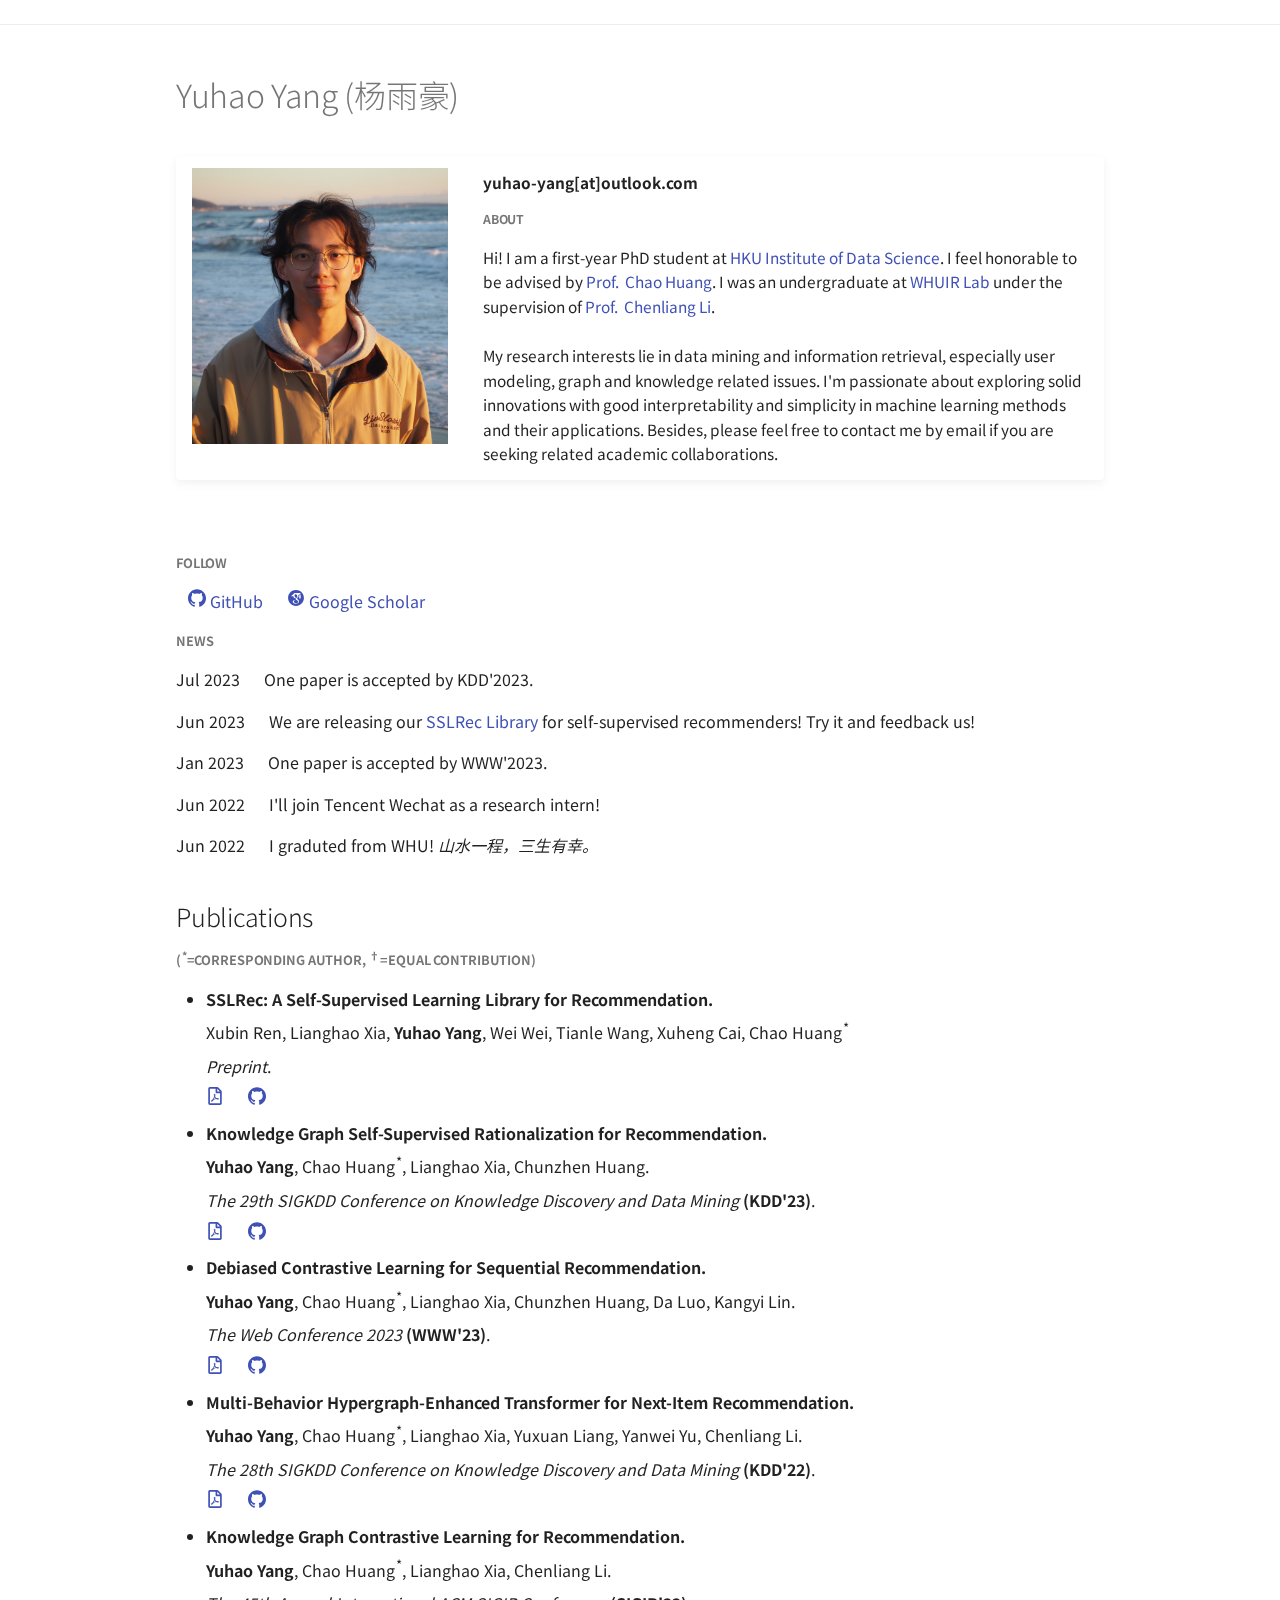
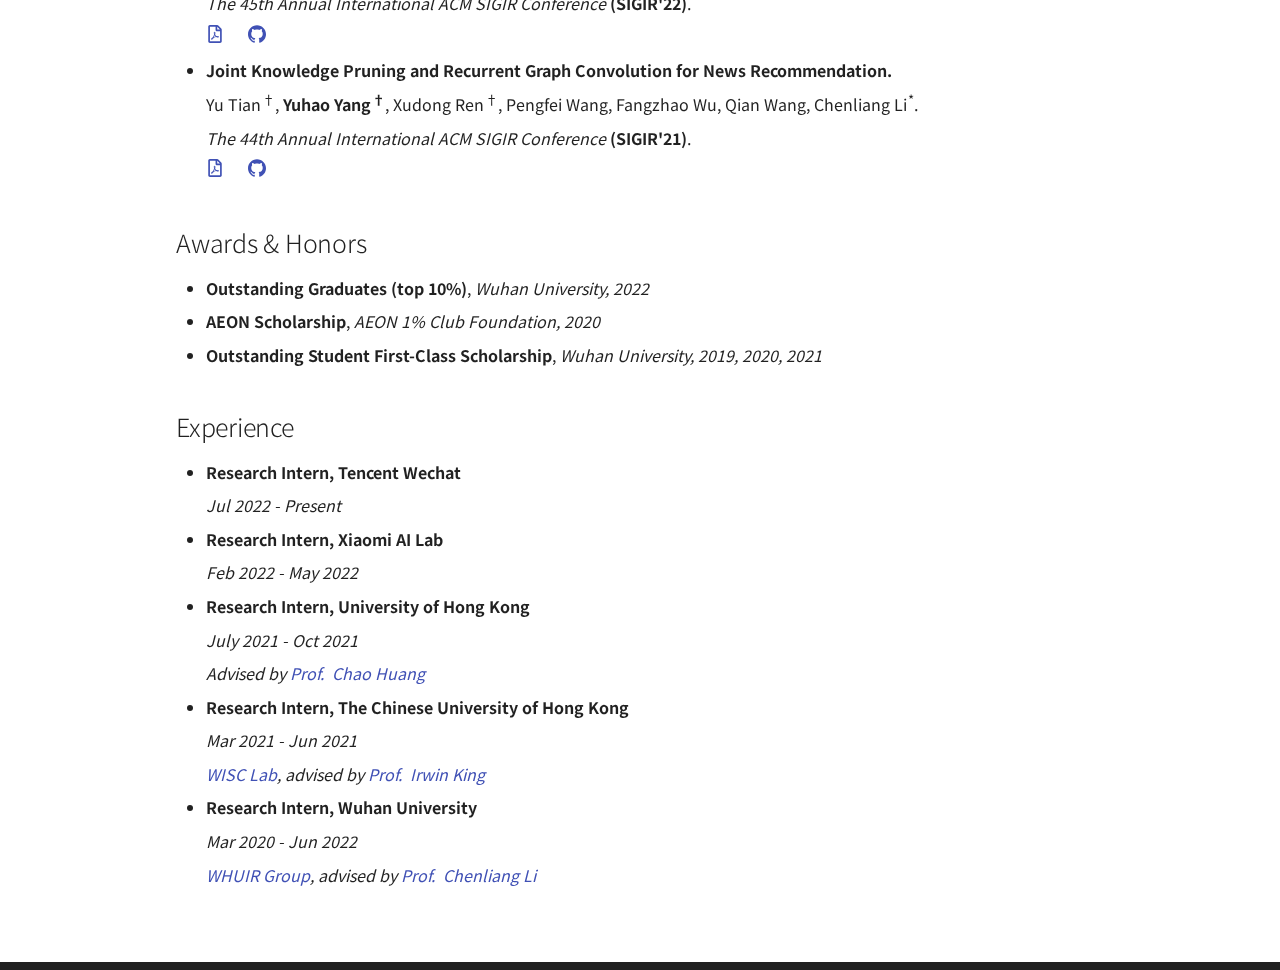
==== commit a0c8076f: "update" ====
--- a/index.html
+++ b/index.html
@@ -220,7 +220,7 @@
 <!-- social contact -->
 <br>
 <h5 id="social">Follow</h5>
-<p>&nbsp;&nbsp;&nbsp;<a href="https://github.com/yuh-yang"><span class="twemoji github"><svg xmlns="http://www.w3.org/2000/svg" viewBox="0 0 45 16" ><path fill-rule="evenodd" d="M18.53 12.03h-.02c.009 0 .015.01.024.011h.006l-.01-.01zm.004.011c-.093.001-.327.05-.574.05-.78 0-1.05-.36-1.05-.83V8.13h1.59c.09 0 .16-.08.16-.19v-1.7c0-.09-.08-.17-.16-.17h-1.59V3.96c0-.08-.05-.13-.14-.13h-2.16c-.09 0-.14.05-.14.13v2.17s-1.09.27-1.16.28c-.08.02-.13.09-.13.17v1.36c0 .11.08.19.17.19h1.11v3.28c0 2.44 1.7 2.69 2.86 2.69.53 0 1.17-.17 1.27-.22.06-.02.09-.09.09-.16v-1.5a.177.177 0 0 0-.146-.18zM42.23 9.84c0-1.81-.73-2.05-1.5-1.97-.6.04-1.08.34-1.08.34v3.52s.49.34 1.22.36c1.03.03 1.36-.34 1.36-2.25zm2.43-.16c0 3.43-1.11 4.41-3.05 4.41-1.64 0-2.52-.83-2.52-.83s-.04.46-.09.52c-.03.06-.08.08-.14.08h-1.48c-.1 0-.19-.08-.19-.17l.02-11.11c0-.09.08-.17.17-.17h2.13c.09 0 .17.08.17.17v3.77s.82-.53 2.02-.53l-.01-.02c1.2 0 2.97.45 2.97 3.88zm-8.72-3.61h-2.1c-.11 0-.17.08-.17.19v5.44s-.55.39-1.3.39-.97-.34-.97-1.09V6.25c0-.09-.08-.17-.17-.17h-2.14c-.09 0-.17.08-.17.17v5.11c0 2.2 1.23 2.75 2.92 2.75 1.39 0 2.52-.77 2.52-.77s.05.39.08.45c.02.05.09.09.16.09h1.34c.11 0 .17-.08.17-.17l.02-7.47c0-.09-.08-.17-.19-.17zm-23.7-.01h-2.13c-.09 0-.17.09-.17.2v7.34c0 .2.13.27.3.27h1.92c.2 0 .25-.09.25-.27V6.23c0-.09-.08-.17-.17-.17zm-1.05-3.38c-.77 0-1.38.61-1.38 1.38 0 .77.61 1.38 1.38 1.38.75 0 1.36-.61 1.36-1.38 0-.77-.61-1.38-1.36-1.38zm16.49-.25h-2.11c-.09 0-.17.08-.17.17v4.09h-3.31V2.6c0-.09-.08-.17-.17-.17h-2.13c-.09 0-.17.08-.17.17v11.11c0 .09.09.17.17.17h2.13c.09 0 .17-.08.17-.17V8.96h3.31l-.02 4.75c0 .09.08.17.17.17h2.13c.09 0 .17-.08.17-.17V2.6c0-.09-.08-.17-.17-.17zM8.81 7.35v5.74c0 .04-.01.11-.06.13 0 0-1.25.89-3.31.89-2.49 0-5.44-.78-5.44-5.92S2.58 1.99 5.1 2c2.18 0 3.06.49 3.2.58.04.05.06.09.06.14L7.94 4.5c0 .09-.09.2-.2.17-.36-.11-.9-.33-2.17-.33-1.47 0-3.05.42-3.05 3.73s1.5 3.7 2.58 3.7c.92 0 1.25-.11 1.25-.11v-2.3H4.88c-.11 0-.19-.08-.19-.17V7.35c0-.09.08-.17.19-.17h3.74c.11 0 .19.08.19.17z"/></svg></span></a> &emsp; <a href="https://scholar.google.com/citations?user=kCGC_DMAAAAJ"><span class="twemoji google"><svg xmlns="http://www.w3.org/2000/svg" viewBox="0 0 488 512"><path d="M488 261.8C488 403.3 391.1 504 248 504 110.8 504 0 393.2 0 256S110.8 8 248 8c66.8 0 123 24.5 166.3 64.9l-67.5 64.9C258.5 52.6 94.3 116.6 94.3 256c0 86.5 69.1 156.6 153.7 156.6 98.2 0 135-70.4 140.8-106.9H248v-85.3h236.1c2.3 12.7 3.9 24.9 3.9 41.4z"/></svg></span></a></p>
+<p>&nbsp;&nbsp;&nbsp;<a href="https://github.com/yuh-yang"><span class="twemoji github"><svg role="img" viewBox="0 0 24 24" xmlns="http://www.w3.org/2000/svg"><title>GitHub</title><path d="M12 .297c-6.63 0-12 5.373-12 12 0 5.303 3.438 9.8 8.205 11.385.6.113.82-.258.82-.577 0-.285-.01-1.04-.015-2.04-3.338.724-4.042-1.61-4.042-1.61C4.422 18.07 3.633 17.7 3.633 17.7c-1.087-.744.084-.729.084-.729 1.205.084 1.838 1.236 1.838 1.236 1.07 1.835 2.809 1.305 3.495.998.108-.776.417-1.305.76-1.605-2.665-.3-5.466-1.332-5.466-5.93 0-1.31.465-2.38 1.235-3.22-.135-.303-.54-1.523.105-3.176 0 0 1.005-.322 3.3 1.23.96-.267 1.98-.399 3-.405 1.02.006 2.04.138 3 .405 2.28-1.552 3.285-1.23 3.285-1.23.645 1.653.24 2.873.12 3.176.765.84 1.23 1.91 1.23 3.22 0 4.61-2.805 5.625-5.475 5.92.42.36.81 1.096.81 2.22 0 1.606-.015 2.896-.015 3.286 0 .315.21.69.825.57C20.565 22.092 24 17.592 24 12.297c0-6.627-5.373-12-12-12"/></svg></span> GitHub</a> &emsp; <a href="https://scholar.google.com/citations?user=kCGC_DMAAAAJ"><span class="twemoji google-scholar"><svg xmlns="http://www.w3.org/2000/svg"  viewBox="0 0 50 50"><path d="M 25 3 C 12.85 3 3 12.85 3 25 C 3 37.15 12.85 47 25 47 C 37.15 47 47 37.15 47 25 C 47 12.85 37.15 3 25 3 z M 21 11 L 38 11 L 36.980469 11.880859 C 36.980469 11.920859 37 11.96 37 12 L 37 17.279297 C 37.6 17.619297 38 18.26 38 19 L 38 25 C 38 26.1 37.1 27 36 27 C 34.9 27 34 26.1 34 25 L 34 19 C 34 18.26 34.4 17.619297 35 17.279297 L 35 13.570312 L 31.410156 16.650391 C 31.760156 17.350391 32 18.200234 32 19.240234 C 32 21.960234 30.480703 23.309766 28.970703 24.509766 C 28.500703 24.989766 27.949219 25.510312 27.949219 26.320312 C 27.949219 27.120313 28.500391 27.570625 28.900391 27.890625 L 30.189453 28.919922 C 31.779453 30.279922 33.220703 31.530547 33.220703 34.060547 C 33.220703 37.510547 29.930469 41 23.730469 41 C 18.500469 41 15.980469 38.47 15.980469 35.75 C 15.980469 34.43 16.629766 32.559531 18.759766 31.269531 C 20.989766 29.879531 24.020391 29.690078 25.650391 29.580078 C 25.140391 28.920078 24.560547 28.230078 24.560547 27.080078 C 24.560547 26.470078 24.749687 26.100391 24.929688 25.650391 C 24.529688 25.690391 24.129531 25.730469 23.769531 25.730469 C 19.969531 25.730469 17.799297 22.85 17.779297 20 L 11 20 L 21 11 z M 24.269531 14.240234 C 23.339531 14.240234 22.33 14.710938 21.75 15.460938 C 21.14 16.220938 20.949219 17.210156 20.949219 18.160156 C 20.949219 20.620156 22.370938 24.699219 25.460938 24.699219 C 26.370938 24.699219 27.339922 24.259922 27.919922 23.669922 C 28.739922 22.819922 28.820312 21.65 28.820312 21 C 28.820312 18.35 27.269531 14.240234 24.269531 14.240234 z M 26.039062 30.609375 C 25.719062 30.609375 23.769766 30.679219 22.259766 31.199219 C 21.459766 31.499219 19.160156 32.370469 19.160156 34.980469 C 19.160156 37.590469 21.64 39.460938 25.5 39.460938 C 28.97 39.460938 30.800781 37.760234 30.800781 35.490234 C 30.800781 33.620234 29.620859 32.630391 26.880859 30.650391 C 26.590859 30.610391 26.409063 30.609375 26.039062 30.609375 z"/></svg></span> Google Scholar</a></p>
 
 <!-- News -->
 <h5 id="news">News</h5>
@@ -243,42 +243,42 @@
     <p><strong>SSLRec: A Self-Supervised Learning Library for Recommendation.</strong></p>
     <p>Xubin Ren, Lianghao Xia, <strong>Yuhao Yang</strong>, Wei Wei, Tianle Wang, Xuheng Cai, Chao Huang<sup>*</sup></p>
     <p><em>Preprint</em>.</p>
-    <p><a href="https://arxiv.org/abs/2308.05697"><span class="twemoji"><svg xmlns="http://www.w3.org/2000/svg" viewBox="0 0 384 512"><path d="M369.9 97.9 286 14C277 5 264.8-.1 252.1-.1H48C21.5 0 0 21.5 0 48v416c0 26.5 21.5 48 48 48h288c26.5 0 48-21.5 48-48V131.9c0-12.7-5.1-25-14.1-34zM332.1 128H256V51.9l76.1 76.1zM48 464V48h160v104c0 13.3 10.7 24 24 24h104v288H48zm250.2-143.7c-12.2-12-47-8.7-64.4-6.5-17.2-10.5-28.7-25-36.8-46.3 3.9-16.1 10.1-40.6 5.4-56-4.2-26.2-37.8-23.6-42.6-5.9-4.4 16.1-.4 38.5 7 67.1-10 23.9-24.9 56-35.4 74.4-20 10.3-47 26.2-51 46.2-3.3 15.8 26 55.2 76.1-31.2 22.4-7.4 46.8-16.5 68.4-20.1 18.9 10.2 41 17 55.8 17 25.5 0 28-28.2 17.5-38.7zm-198.1 77.8c5.1-13.7 24.5-29.5 30.4-35-19 30.3-30.4 35.7-30.4 35zm81.6-190.6c7.4 0 6.7 32.1 1.8 40.8-4.4-13.9-4.3-40.8-1.8-40.8zm-24.4 136.6c9.7-16.9 18-37 24.7-54.7 8.3 15.1 18.9 27.2 30.1 35.5-20.8 4.3-38.9 13.1-54.8 19.2zm131.6-5s-5 6-37.3-7.8c35.1-2.6 40.9 5.4 37.3 7.8z"/></svg></span></a> &emsp; <a href="https://github.com/HKUDS/SSLRec"><span class="twemoji github"><svg xmlns="http://www.w3.org/2000/svg" viewBox="0 0 45 16"><path fill-rule="evenodd" d="M18.53 12.03h-.02c.009 0 .015.01.024.011h.006l-.01-.01zm.004.011c-.093.001-.327.05-.574.05-.78 0-1.05-.36-1.05-.83V8.13h1.59c.09 0 .16-.08.16-.19v-1.7c0-.09-.08-.17-.16-.17h-1.59V3.96c0-.08-.05-.13-.14-.13h-2.16c-.09 0-.14.05-.14.13v2.17s-1.09.27-1.16.28c-.08.02-.13.09-.13.17v1.36c0 .11.08.19.17.19h1.11v3.28c0 2.44 1.7 2.69 2.86 2.69.53 0 1.17-.17 1.27-.22.06-.02.09-.09.09-.16v-1.5a.177.177 0 0 0-.146-.18zM42.23 9.84c0-1.81-.73-2.05-1.5-1.97-.6.04-1.08.34-1.08.34v3.52s.49.34 1.22.36c1.03.03 1.36-.34 1.36-2.25zm2.43-.16c0 3.43-1.11 4.41-3.05 4.41-1.64 0-2.52-.83-2.52-.83s-.04.46-.09.52c-.03.06-.08.08-.14.08h-1.48c-.1 0-.19-.08-.19-.17l.02-11.11c0-.09.08-.17.17-.17h2.13c.09 0 .17.08.17.17v3.77s.82-.53 2.02-.53l-.01-.02c1.2 0 2.97.45 2.97 3.88zm-8.72-3.61h-2.1c-.11 0-.17.08-.17.19v5.44s-.55.39-1.3.39-.97-.34-.97-1.09V6.25c0-.09-.08-.17-.17-.17h-2.14c-.09 0-.17.08-.17.17v5.11c0 2.2 1.23 2.75 2.92 2.75 1.39 0 2.52-.77 2.52-.77s.05.39.08.45c.02.05.09.09.16.09h1.34c.11 0 .17-.08.17-.17l.02-7.47c0-.09-.08-.17-.19-.17zm-23.7-.01h-2.13c-.09 0-.17.09-.17.2v7.34c0 .2.13.27.3.27h1.92c.2 0 .25-.09.25-.27V6.23c0-.09-.08-.17-.17-.17zm-1.05-3.38c-.77 0-1.38.61-1.38 1.38 0 .77.61 1.38 1.38 1.38.75 0 1.36-.61 1.36-1.38 0-.77-.61-1.38-1.36-1.38zm16.49-.25h-2.11c-.09 0-.17.08-.17.17v4.09h-3.31V2.6c0-.09-.08-.17-.17-.17h-2.13c-.09 0-.17.08-.17.17v11.11c0 .09.09.17.17.17h2.13c.09 0 .17-.08.17-.17V8.96h3.31l-.02 4.75c0 .09.08.17.17.17h2.13c.09 0 .17-.08.17-.17V2.6c0-.09-.08-.17-.17-.17zM8.81 7.35v5.74c0 .04-.01.11-.06.13 0 0-1.25.89-3.31.89-2.49 0-5.44-.78-5.44-5.92S2.58 1.99 5.1 2c2.18 0 3.06.49 3.2.58.04.05.06.09.06.14L7.94 4.5c0 .09-.09.2-.2.17-.36-.11-.9-.33-2.17-.33-1.47 0-3.05.42-3.05 3.73s1.5 3.7 2.58 3.7c.92 0 1.25-.11 1.25-.11v-2.3H4.88c-.11 0-.19-.08-.19-.17V7.35c0-.09.08-.17.19-.17h3.74c.11 0 .19.08.19.17z"/></svg></span></a></p>
+    <p><a href="https://arxiv.org/abs/2308.05697"><span class="twemoji"><svg xmlns="http://www.w3.org/2000/svg" viewBox="0 0 384 512"><path d="M369.9 97.9 286 14C277 5 264.8-.1 252.1-.1H48C21.5 0 0 21.5 0 48v416c0 26.5 21.5 48 48 48h288c26.5 0 48-21.5 48-48V131.9c0-12.7-5.1-25-14.1-34zM332.1 128H256V51.9l76.1 76.1zM48 464V48h160v104c0 13.3 10.7 24 24 24h104v288H48zm250.2-143.7c-12.2-12-47-8.7-64.4-6.5-17.2-10.5-28.7-25-36.8-46.3 3.9-16.1 10.1-40.6 5.4-56-4.2-26.2-37.8-23.6-42.6-5.9-4.4 16.1-.4 38.5 7 67.1-10 23.9-24.9 56-35.4 74.4-20 10.3-47 26.2-51 46.2-3.3 15.8 26 55.2 76.1-31.2 22.4-7.4 46.8-16.5 68.4-20.1 18.9 10.2 41 17 55.8 17 25.5 0 28-28.2 17.5-38.7zm-198.1 77.8c5.1-13.7 24.5-29.5 30.4-35-19 30.3-30.4 35.7-30.4 35zm81.6-190.6c7.4 0 6.7 32.1 1.8 40.8-4.4-13.9-4.3-40.8-1.8-40.8zm-24.4 136.6c9.7-16.9 18-37 24.7-54.7 8.3 15.1 18.9 27.2 30.1 35.5-20.8 4.3-38.9 13.1-54.8 19.2zm131.6-5s-5 6-37.3-7.8c35.1-2.6 40.9 5.4 37.3 7.8z"/></svg></span></a> &emsp; <a href="https://github.com/HKUDS/SSLRec"><span class="twemoji github"><svg role="img" viewBox="0 0 24 24" xmlns="http://www.w3.org/2000/svg"><title>GitHub</title><path d="M12 .297c-6.63 0-12 5.373-12 12 0 5.303 3.438 9.8 8.205 11.385.6.113.82-.258.82-.577 0-.285-.01-1.04-.015-2.04-3.338.724-4.042-1.61-4.042-1.61C4.422 18.07 3.633 17.7 3.633 17.7c-1.087-.744.084-.729.084-.729 1.205.084 1.838 1.236 1.838 1.236 1.07 1.835 2.809 1.305 3.495.998.108-.776.417-1.305.76-1.605-2.665-.3-5.466-1.332-5.466-5.93 0-1.31.465-2.38 1.235-3.22-.135-.303-.54-1.523.105-3.176 0 0 1.005-.322 3.3 1.23.96-.267 1.98-.399 3-.405 1.02.006 2.04.138 3 .405 2.28-1.552 3.285-1.23 3.285-1.23.645 1.653.24 2.873.12 3.176.765.84 1.23 1.91 1.23 3.22 0 4.61-2.805 5.625-5.475 5.92.42.36.81 1.096.81 2.22 0 1.606-.015 2.896-.015 3.286 0 .315.21.69.825.57C20.565 22.092 24 17.592 24 12.297c0-6.627-5.373-12-12-12"/></svg></span></a></p>
     </li>
 
   <li>
     <p><strong>Knowledge Graph Self-Supervised Rationalization for Recommendation.</strong></p>
     <p><strong>Yuhao Yang</strong>, Chao Huang<sup>*</sup>, Lianghao Xia, Chunzhen Huang.</p>
-    <p><em>The 29th SIGKDD Conference on Knowledge Discovery and Data Mining</em> <strong><em>(KDD'23).</em></strong> [Full paper]</p>
-    <p><a href="https://arxiv.org/abs/2307.02759"><span class="twemoji"><svg xmlns="http://www.w3.org/2000/svg" viewBox="0 0 384 512"><path d="M369.9 97.9 286 14C277 5 264.8-.1 252.1-.1H48C21.5 0 0 21.5 0 48v416c0 26.5 21.5 48 48 48h288c26.5 0 48-21.5 48-48V131.9c0-12.7-5.1-25-14.1-34zM332.1 128H256V51.9l76.1 76.1zM48 464V48h160v104c0 13.3 10.7 24 24 24h104v288H48zm250.2-143.7c-12.2-12-47-8.7-64.4-6.5-17.2-10.5-28.7-25-36.8-46.3 3.9-16.1 10.1-40.6 5.4-56-4.2-26.2-37.8-23.6-42.6-5.9-4.4 16.1-.4 38.5 7 67.1-10 23.9-24.9 56-35.4 74.4-20 10.3-47 26.2-51 46.2-3.3 15.8 26 55.2 76.1-31.2 22.4-7.4 46.8-16.5 68.4-20.1 18.9 10.2 41 17 55.8 17 25.5 0 28-28.2 17.5-38.7zm-198.1 77.8c5.1-13.7 24.5-29.5 30.4-35-19 30.3-30.4 35.7-30.4 35zm81.6-190.6c7.4 0 6.7 32.1 1.8 40.8-4.4-13.9-4.3-40.8-1.8-40.8zm-24.4 136.6c9.7-16.9 18-37 24.7-54.7 8.3 15.1 18.9 27.2 30.1 35.5-20.8 4.3-38.9 13.1-54.8 19.2zm131.6-5s-5 6-37.3-7.8c35.1-2.6 40.9 5.4 37.3 7.8z"/></svg></span></a> &emsp; <a href="https://github.com/HKUDS/KGRec"><span class="twemoji github"><svg xmlns="http://www.w3.org/2000/svg" viewBox="0 0 45 16"><path fill-rule="evenodd" d="M18.53 12.03h-.02c.009 0 .015.01.024.011h.006l-.01-.01zm.004.011c-.093.001-.327.05-.574.05-.78 0-1.05-.36-1.05-.83V8.13h1.59c.09 0 .16-.08.16-.19v-1.7c0-.09-.08-.17-.16-.17h-1.59V3.96c0-.08-.05-.13-.14-.13h-2.16c-.09 0-.14.05-.14.13v2.17s-1.09.27-1.16.28c-.08.02-.13.09-.13.17v1.36c0 .11.08.19.17.19h1.11v3.28c0 2.44 1.7 2.69 2.86 2.69.53 0 1.17-.17 1.27-.22.06-.02.09-.09.09-.16v-1.5a.177.177 0 0 0-.146-.18zM42.23 9.84c0-1.81-.73-2.05-1.5-1.97-.6.04-1.08.34-1.08.34v3.52s.49.34 1.22.36c1.03.03 1.36-.34 1.36-2.25zm2.43-.16c0 3.43-1.11 4.41-3.05 4.41-1.64 0-2.52-.83-2.52-.83s-.04.46-.09.52c-.03.06-.08.08-.14.08h-1.48c-.1 0-.19-.08-.19-.17l.02-11.11c0-.09.08-.17.17-.17h2.13c.09 0 .17.08.17.17v3.77s.82-.53 2.02-.53l-.01-.02c1.2 0 2.97.45 2.97 3.88zm-8.72-3.61h-2.1c-.11 0-.17.08-.17.19v5.44s-.55.39-1.3.39-.97-.34-.97-1.09V6.25c0-.09-.08-.17-.17-.17h-2.14c-.09 0-.17.08-.17.17v5.11c0 2.2 1.23 2.75 2.92 2.75 1.39 0 2.52-.77 2.52-.77s.05.39.08.45c.02.05.09.09.16.09h1.34c.11 0 .17-.08.17-.17l.02-7.47c0-.09-.08-.17-.19-.17zm-23.7-.01h-2.13c-.09 0-.17.09-.17.2v7.34c0 .2.13.27.3.27h1.92c.2 0 .25-.09.25-.27V6.23c0-.09-.08-.17-.17-.17zm-1.05-3.38c-.77 0-1.38.61-1.38 1.38 0 .77.61 1.38 1.38 1.38.75 0 1.36-.61 1.36-1.38 0-.77-.61-1.38-1.36-1.38zm16.49-.25h-2.11c-.09 0-.17.08-.17.17v4.09h-3.31V2.6c0-.09-.08-.17-.17-.17h-2.13c-.09 0-.17.08-.17.17v11.11c0 .09.09.17.17.17h2.13c.09 0 .17-.08.17-.17V8.96h3.31l-.02 4.75c0 .09.08.17.17.17h2.13c.09 0 .17-.08.17-.17V2.6c0-.09-.08-.17-.17-.17zM8.81 7.35v5.74c0 .04-.01.11-.06.13 0 0-1.25.89-3.31.89-2.49 0-5.44-.78-5.44-5.92S2.58 1.99 5.1 2c2.18 0 3.06.49 3.2.58.04.05.06.09.06.14L7.94 4.5c0 .09-.09.2-.2.17-.36-.11-.9-.33-2.17-.33-1.47 0-3.05.42-3.05 3.73s1.5 3.7 2.58 3.7c.92 0 1.25-.11 1.25-.11v-2.3H4.88c-.11 0-.19-.08-.19-.17V7.35c0-.09.08-.17.19-.17h3.74c.11 0 .19.08.19.17z"/></svg></span></a></p>
+    <p><em>The 29th SIGKDD Conference on Knowledge Discovery and Data Mining</em> <strong>(KDD'23)</strong>.</p>
+    <p><a href="https://arxiv.org/abs/2307.02759"><span class="twemoji"><svg xmlns="http://www.w3.org/2000/svg" viewBox="0 0 384 512"><path d="M369.9 97.9 286 14C277 5 264.8-.1 252.1-.1H48C21.5 0 0 21.5 0 48v416c0 26.5 21.5 48 48 48h288c26.5 0 48-21.5 48-48V131.9c0-12.7-5.1-25-14.1-34zM332.1 128H256V51.9l76.1 76.1zM48 464V48h160v104c0 13.3 10.7 24 24 24h104v288H48zm250.2-143.7c-12.2-12-47-8.7-64.4-6.5-17.2-10.5-28.7-25-36.8-46.3 3.9-16.1 10.1-40.6 5.4-56-4.2-26.2-37.8-23.6-42.6-5.9-4.4 16.1-.4 38.5 7 67.1-10 23.9-24.9 56-35.4 74.4-20 10.3-47 26.2-51 46.2-3.3 15.8 26 55.2 76.1-31.2 22.4-7.4 46.8-16.5 68.4-20.1 18.9 10.2 41 17 55.8 17 25.5 0 28-28.2 17.5-38.7zm-198.1 77.8c5.1-13.7 24.5-29.5 30.4-35-19 30.3-30.4 35.7-30.4 35zm81.6-190.6c7.4 0 6.7 32.1 1.8 40.8-4.4-13.9-4.3-40.8-1.8-40.8zm-24.4 136.6c9.7-16.9 18-37 24.7-54.7 8.3 15.1 18.9 27.2 30.1 35.5-20.8 4.3-38.9 13.1-54.8 19.2zm131.6-5s-5 6-37.3-7.8c35.1-2.6 40.9 5.4 37.3 7.8z"/></svg></span></a> &emsp; <a href="https://github.com/HKUDS/KGRec"><span class="twemoji github"><svg role="img" viewBox="0 0 24 24" xmlns="http://www.w3.org/2000/svg"><title>GitHub</title><path d="M12 .297c-6.63 0-12 5.373-12 12 0 5.303 3.438 9.8 8.205 11.385.6.113.82-.258.82-.577 0-.285-.01-1.04-.015-2.04-3.338.724-4.042-1.61-4.042-1.61C4.422 18.07 3.633 17.7 3.633 17.7c-1.087-.744.084-.729.084-.729 1.205.084 1.838 1.236 1.838 1.236 1.07 1.835 2.809 1.305 3.495.998.108-.776.417-1.305.76-1.605-2.665-.3-5.466-1.332-5.466-5.93 0-1.31.465-2.38 1.235-3.22-.135-.303-.54-1.523.105-3.176 0 0 1.005-.322 3.3 1.23.96-.267 1.98-.399 3-.405 1.02.006 2.04.138 3 .405 2.28-1.552 3.285-1.23 3.285-1.23.645 1.653.24 2.873.12 3.176.765.84 1.23 1.91 1.23 3.22 0 4.61-2.805 5.625-5.475 5.92.42.36.81 1.096.81 2.22 0 1.606-.015 2.896-.015 3.286 0 .315.21.69.825.57C20.565 22.092 24 17.592 24 12.297c0-6.627-5.373-12-12-12"/></svg></span></a></p>
     </li>
 
   <li>
     <p><strong>Debiased Contrastive Learning for Sequential Recommendation.</strong></p>
     <p><strong>Yuhao Yang</strong>, Chao Huang<sup>*</sup>, Lianghao Xia, Chunzhen Huang, Da Luo, Kangyi Lin.</p>
-    <p><em>The Web Conference 2023</em> <strong><em>(WWW'23).</em></strong> [Full paper]</p>
-    <p><a href="https://arxiv.org/abs/2303.11780"><span class="twemoji"><svg xmlns="http://www.w3.org/2000/svg" viewBox="0 0 384 512"><path d="M369.9 97.9 286 14C277 5 264.8-.1 252.1-.1H48C21.5 0 0 21.5 0 48v416c0 26.5 21.5 48 48 48h288c26.5 0 48-21.5 48-48V131.9c0-12.7-5.1-25-14.1-34zM332.1 128H256V51.9l76.1 76.1zM48 464V48h160v104c0 13.3 10.7 24 24 24h104v288H48zm250.2-143.7c-12.2-12-47-8.7-64.4-6.5-17.2-10.5-28.7-25-36.8-46.3 3.9-16.1 10.1-40.6 5.4-56-4.2-26.2-37.8-23.6-42.6-5.9-4.4 16.1-.4 38.5 7 67.1-10 23.9-24.9 56-35.4 74.4-20 10.3-47 26.2-51 46.2-3.3 15.8 26 55.2 76.1-31.2 22.4-7.4 46.8-16.5 68.4-20.1 18.9 10.2 41 17 55.8 17 25.5 0 28-28.2 17.5-38.7zm-198.1 77.8c5.1-13.7 24.5-29.5 30.4-35-19 30.3-30.4 35.7-30.4 35zm81.6-190.6c7.4 0 6.7 32.1 1.8 40.8-4.4-13.9-4.3-40.8-1.8-40.8zm-24.4 136.6c9.7-16.9 18-37 24.7-54.7 8.3 15.1 18.9 27.2 30.1 35.5-20.8 4.3-38.9 13.1-54.8 19.2zm131.6-5s-5 6-37.3-7.8c35.1-2.6 40.9 5.4 37.3 7.8z"/></svg></span></a> &emsp; <a href="https://github.com/HKUDS/DCRec"><span class="twemoji github"><svg xmlns="http://www.w3.org/2000/svg" viewBox="0 0 45 16"><path fill-rule="evenodd" d="M18.53 12.03h-.02c.009 0 .015.01.024.011h.006l-.01-.01zm.004.011c-.093.001-.327.05-.574.05-.78 0-1.05-.36-1.05-.83V8.13h1.59c.09 0 .16-.08.16-.19v-1.7c0-.09-.08-.17-.16-.17h-1.59V3.96c0-.08-.05-.13-.14-.13h-2.16c-.09 0-.14.05-.14.13v2.17s-1.09.27-1.16.28c-.08.02-.13.09-.13.17v1.36c0 .11.08.19.17.19h1.11v3.28c0 2.44 1.7 2.69 2.86 2.69.53 0 1.17-.17 1.27-.22.06-.02.09-.09.09-.16v-1.5a.177.177 0 0 0-.146-.18zM42.23 9.84c0-1.81-.73-2.05-1.5-1.97-.6.04-1.08.34-1.08.34v3.52s.49.34 1.22.36c1.03.03 1.36-.34 1.36-2.25zm2.43-.16c0 3.43-1.11 4.41-3.05 4.41-1.64 0-2.52-.83-2.52-.83s-.04.46-.09.52c-.03.06-.08.08-.14.08h-1.48c-.1 0-.19-.08-.19-.17l.02-11.11c0-.09.08-.17.17-.17h2.13c.09 0 .17.08.17.17v3.77s.82-.53 2.02-.53l-.01-.02c1.2 0 2.97.45 2.97 3.88zm-8.72-3.61h-2.1c-.11 0-.17.08-.17.19v5.44s-.55.39-1.3.39-.97-.34-.97-1.09V6.25c0-.09-.08-.17-.17-.17h-2.14c-.09 0-.17.08-.17.17v5.11c0 2.2 1.23 2.75 2.92 2.75 1.39 0 2.52-.77 2.52-.77s.05.39.08.45c.02.05.09.09.16.09h1.34c.11 0 .17-.08.17-.17l.02-7.47c0-.09-.08-.17-.19-.17zm-23.7-.01h-2.13c-.09 0-.17.09-.17.2v7.34c0 .2.13.27.3.27h1.92c.2 0 .25-.09.25-.27V6.23c0-.09-.08-.17-.17-.17zm-1.05-3.38c-.77 0-1.38.61-1.38 1.38 0 .77.61 1.38 1.38 1.38.75 0 1.36-.61 1.36-1.38 0-.77-.61-1.38-1.36-1.38zm16.49-.25h-2.11c-.09 0-.17.08-.17.17v4.09h-3.31V2.6c0-.09-.08-.17-.17-.17h-2.13c-.09 0-.17.08-.17.17v11.11c0 .09.09.17.17.17h2.13c.09 0 .17-.08.17-.17V8.96h3.31l-.02 4.75c0 .09.08.17.17.17h2.13c.09 0 .17-.08.17-.17V2.6c0-.09-.08-.17-.17-.17zM8.81 7.35v5.74c0 .04-.01.11-.06.13 0 0-1.25.89-3.31.89-2.49 0-5.44-.78-5.44-5.92S2.58 1.99 5.1 2c2.18 0 3.06.49 3.2.58.04.05.06.09.06.14L7.94 4.5c0 .09-.09.2-.2.17-.36-.11-.9-.33-2.17-.33-1.47 0-3.05.42-3.05 3.73s1.5 3.7 2.58 3.7c.92 0 1.25-.11 1.25-.11v-2.3H4.88c-.11 0-.19-.08-.19-.17V7.35c0-.09.08-.17.19-.17h3.74c.11 0 .19.08.19.17z"/></svg></span></a></p>
+    <p><em>The Web Conference 2023</em> <strong>(WWW'23)</strong>.</p>
+    <p><a href="https://arxiv.org/abs/2303.11780"><span class="twemoji"><svg xmlns="http://www.w3.org/2000/svg" viewBox="0 0 384 512"><path d="M369.9 97.9 286 14C277 5 264.8-.1 252.1-.1H48C21.5 0 0 21.5 0 48v416c0 26.5 21.5 48 48 48h288c26.5 0 48-21.5 48-48V131.9c0-12.7-5.1-25-14.1-34zM332.1 128H256V51.9l76.1 76.1zM48 464V48h160v104c0 13.3 10.7 24 24 24h104v288H48zm250.2-143.7c-12.2-12-47-8.7-64.4-6.5-17.2-10.5-28.7-25-36.8-46.3 3.9-16.1 10.1-40.6 5.4-56-4.2-26.2-37.8-23.6-42.6-5.9-4.4 16.1-.4 38.5 7 67.1-10 23.9-24.9 56-35.4 74.4-20 10.3-47 26.2-51 46.2-3.3 15.8 26 55.2 76.1-31.2 22.4-7.4 46.8-16.5 68.4-20.1 18.9 10.2 41 17 55.8 17 25.5 0 28-28.2 17.5-38.7zm-198.1 77.8c5.1-13.7 24.5-29.5 30.4-35-19 30.3-30.4 35.7-30.4 35zm81.6-190.6c7.4 0 6.7 32.1 1.8 40.8-4.4-13.9-4.3-40.8-1.8-40.8zm-24.4 136.6c9.7-16.9 18-37 24.7-54.7 8.3 15.1 18.9 27.2 30.1 35.5-20.8 4.3-38.9 13.1-54.8 19.2zm131.6-5s-5 6-37.3-7.8c35.1-2.6 40.9 5.4 37.3 7.8z"/></svg></span></a> &emsp; <a href="https://github.com/HKUDS/DCRec"><span class="twemoji github"><svg role="img" viewBox="0 0 24 24" xmlns="http://www.w3.org/2000/svg"><title>GitHub</title><path d="M12 .297c-6.63 0-12 5.373-12 12 0 5.303 3.438 9.8 8.205 11.385.6.113.82-.258.82-.577 0-.285-.01-1.04-.015-2.04-3.338.724-4.042-1.61-4.042-1.61C4.422 18.07 3.633 17.7 3.633 17.7c-1.087-.744.084-.729.084-.729 1.205.084 1.838 1.236 1.838 1.236 1.07 1.835 2.809 1.305 3.495.998.108-.776.417-1.305.76-1.605-2.665-.3-5.466-1.332-5.466-5.93 0-1.31.465-2.38 1.235-3.22-.135-.303-.54-1.523.105-3.176 0 0 1.005-.322 3.3 1.23.96-.267 1.98-.399 3-.405 1.02.006 2.04.138 3 .405 2.28-1.552 3.285-1.23 3.285-1.23.645 1.653.24 2.873.12 3.176.765.84 1.23 1.91 1.23 3.22 0 4.61-2.805 5.625-5.475 5.92.42.36.81 1.096.81 2.22 0 1.606-.015 2.896-.015 3.286 0 .315.21.69.825.57C20.565 22.092 24 17.592 24 12.297c0-6.627-5.373-12-12-12"/></svg></span></a></p>
     </li>
 
   <li>
     <p><strong>Multi-Behavior Hypergraph-Enhanced Transformer for Next-Item Recommendation.</strong></p>
     <p><strong>Yuhao Yang</strong>, Chao Huang<sup>*</sup>, Lianghao Xia, Yuxuan Liang, Yanwei Yu, Chenliang Li.</p>
-    <p><em>The 28th SIGKDD Conference on Knowledge Discovery and Data Mining</em> <strong><em>(KDD'22).</em></strong> [Full paper]</p>
-    <p><a href="https://arxiv.org/abs/2207.05584"><span class="twemoji"><svg xmlns="http://www.w3.org/2000/svg" viewBox="0 0 384 512"><path d="M369.9 97.9 286 14C277 5 264.8-.1 252.1-.1H48C21.5 0 0 21.5 0 48v416c0 26.5 21.5 48 48 48h288c26.5 0 48-21.5 48-48V131.9c0-12.7-5.1-25-14.1-34zM332.1 128H256V51.9l76.1 76.1zM48 464V48h160v104c0 13.3 10.7 24 24 24h104v288H48zm250.2-143.7c-12.2-12-47-8.7-64.4-6.5-17.2-10.5-28.7-25-36.8-46.3 3.9-16.1 10.1-40.6 5.4-56-4.2-26.2-37.8-23.6-42.6-5.9-4.4 16.1-.4 38.5 7 67.1-10 23.9-24.9 56-35.4 74.4-20 10.3-47 26.2-51 46.2-3.3 15.8 26 55.2 76.1-31.2 22.4-7.4 46.8-16.5 68.4-20.1 18.9 10.2 41 17 55.8 17 25.5 0 28-28.2 17.5-38.7zm-198.1 77.8c5.1-13.7 24.5-29.5 30.4-35-19 30.3-30.4 35.7-30.4 35zm81.6-190.6c7.4 0 6.7 32.1 1.8 40.8-4.4-13.9-4.3-40.8-1.8-40.8zm-24.4 136.6c9.7-16.9 18-37 24.7-54.7 8.3 15.1 18.9 27.2 30.1 35.5-20.8 4.3-38.9 13.1-54.8 19.2zm131.6-5s-5 6-37.3-7.8c35.1-2.6 40.9 5.4 37.3 7.8z"/></svg></span></a> &emsp; <a href="https://github.com/yuh-yang/MBHT-KDD22"><span class="twemoji github"><svg xmlns="http://www.w3.org/2000/svg" viewBox="0 0 45 16"><path fill-rule="evenodd" d="M18.53 12.03h-.02c.009 0 .015.01.024.011h.006l-.01-.01zm.004.011c-.093.001-.327.05-.574.05-.78 0-1.05-.36-1.05-.83V8.13h1.59c.09 0 .16-.08.16-.19v-1.7c0-.09-.08-.17-.16-.17h-1.59V3.96c0-.08-.05-.13-.14-.13h-2.16c-.09 0-.14.05-.14.13v2.17s-1.09.27-1.16.28c-.08.02-.13.09-.13.17v1.36c0 .11.08.19.17.19h1.11v3.28c0 2.44 1.7 2.69 2.86 2.69.53 0 1.17-.17 1.27-.22.06-.02.09-.09.09-.16v-1.5a.177.177 0 0 0-.146-.18zM42.23 9.84c0-1.81-.73-2.05-1.5-1.97-.6.04-1.08.34-1.08.34v3.52s.49.34 1.22.36c1.03.03 1.36-.34 1.36-2.25zm2.43-.16c0 3.43-1.11 4.41-3.05 4.41-1.64 0-2.52-.83-2.52-.83s-.04.46-.09.52c-.03.06-.08.08-.14.08h-1.48c-.1 0-.19-.08-.19-.17l.02-11.11c0-.09.08-.17.17-.17h2.13c.09 0 .17.08.17.17v3.77s.82-.53 2.02-.53l-.01-.02c1.2 0 2.97.45 2.97 3.88zm-8.72-3.61h-2.1c-.11 0-.17.08-.17.19v5.44s-.55.39-1.3.39-.97-.34-.97-1.09V6.25c0-.09-.08-.17-.17-.17h-2.14c-.09 0-.17.08-.17.17v5.11c0 2.2 1.23 2.75 2.92 2.75 1.39 0 2.52-.77 2.52-.77s.05.39.08.45c.02.05.09.09.16.09h1.34c.11 0 .17-.08.17-.17l.02-7.47c0-.09-.08-.17-.19-.17zm-23.7-.01h-2.13c-.09 0-.17.09-.17.2v7.34c0 .2.13.27.3.27h1.92c.2 0 .25-.09.25-.27V6.23c0-.09-.08-.17-.17-.17zm-1.05-3.38c-.77 0-1.38.61-1.38 1.38 0 .77.61 1.38 1.38 1.38.75 0 1.36-.61 1.36-1.38 0-.77-.61-1.38-1.36-1.38zm16.49-.25h-2.11c-.09 0-.17.08-.17.17v4.09h-3.31V2.6c0-.09-.08-.17-.17-.17h-2.13c-.09 0-.17.08-.17.17v11.11c0 .09.09.17.17.17h2.13c.09 0 .17-.08.17-.17V8.96h3.31l-.02 4.75c0 .09.08.17.17.17h2.13c.09 0 .17-.08.17-.17V2.6c0-.09-.08-.17-.17-.17zM8.81 7.35v5.74c0 .04-.01.11-.06.13 0 0-1.25.89-3.31.89-2.49 0-5.44-.78-5.44-5.92S2.58 1.99 5.1 2c2.18 0 3.06.49 3.2.58.04.05.06.09.06.14L7.94 4.5c0 .09-.09.2-.2.17-.36-.11-.9-.33-2.17-.33-1.47 0-3.05.42-3.05 3.73s1.5 3.7 2.58 3.7c.92 0 1.25-.11 1.25-.11v-2.3H4.88c-.11 0-.19-.08-.19-.17V7.35c0-.09.08-.17.19-.17h3.74c.11 0 .19.08.19.17z"/></svg></span></a></p>
+    <p><em>The 28th SIGKDD Conference on Knowledge Discovery and Data Mining</em> <strong>(KDD'22)</strong>.</p>
+    <p><a href="https://arxiv.org/abs/2207.05584"><span class="twemoji"><svg xmlns="http://www.w3.org/2000/svg" viewBox="0 0 384 512"><path d="M369.9 97.9 286 14C277 5 264.8-.1 252.1-.1H48C21.5 0 0 21.5 0 48v416c0 26.5 21.5 48 48 48h288c26.5 0 48-21.5 48-48V131.9c0-12.7-5.1-25-14.1-34zM332.1 128H256V51.9l76.1 76.1zM48 464V48h160v104c0 13.3 10.7 24 24 24h104v288H48zm250.2-143.7c-12.2-12-47-8.7-64.4-6.5-17.2-10.5-28.7-25-36.8-46.3 3.9-16.1 10.1-40.6 5.4-56-4.2-26.2-37.8-23.6-42.6-5.9-4.4 16.1-.4 38.5 7 67.1-10 23.9-24.9 56-35.4 74.4-20 10.3-47 26.2-51 46.2-3.3 15.8 26 55.2 76.1-31.2 22.4-7.4 46.8-16.5 68.4-20.1 18.9 10.2 41 17 55.8 17 25.5 0 28-28.2 17.5-38.7zm-198.1 77.8c5.1-13.7 24.5-29.5 30.4-35-19 30.3-30.4 35.7-30.4 35zm81.6-190.6c7.4 0 6.7 32.1 1.8 40.8-4.4-13.9-4.3-40.8-1.8-40.8zm-24.4 136.6c9.7-16.9 18-37 24.7-54.7 8.3 15.1 18.9 27.2 30.1 35.5-20.8 4.3-38.9 13.1-54.8 19.2zm131.6-5s-5 6-37.3-7.8c35.1-2.6 40.9 5.4 37.3 7.8z"/></svg></span></a> &emsp; <a href="https://github.com/yuh-yang/MBHT-KDD22"><span class="twemoji github"><svg role="img" viewBox="0 0 24 24" xmlns="http://www.w3.org/2000/svg"><title>GitHub</title><path d="M12 .297c-6.63 0-12 5.373-12 12 0 5.303 3.438 9.8 8.205 11.385.6.113.82-.258.82-.577 0-.285-.01-1.04-.015-2.04-3.338.724-4.042-1.61-4.042-1.61C4.422 18.07 3.633 17.7 3.633 17.7c-1.087-.744.084-.729.084-.729 1.205.084 1.838 1.236 1.838 1.236 1.07 1.835 2.809 1.305 3.495.998.108-.776.417-1.305.76-1.605-2.665-.3-5.466-1.332-5.466-5.93 0-1.31.465-2.38 1.235-3.22-.135-.303-.54-1.523.105-3.176 0 0 1.005-.322 3.3 1.23.96-.267 1.98-.399 3-.405 1.02.006 2.04.138 3 .405 2.28-1.552 3.285-1.23 3.285-1.23.645 1.653.24 2.873.12 3.176.765.84 1.23 1.91 1.23 3.22 0 4.61-2.805 5.625-5.475 5.92.42.36.81 1.096.81 2.22 0 1.606-.015 2.896-.015 3.286 0 .315.21.69.825.57C20.565 22.092 24 17.592 24 12.297c0-6.627-5.373-12-12-12"/></svg></span></a></p>
     </li>
 
   <li>
     <p><strong>Knowledge Graph Contrastive Learning for Recommendation.</strong></p>
     <p><strong>Yuhao Yang</strong>, Chao Huang<sup>*</sup>, Lianghao Xia, Chenliang Li.</p>
-    <p><em>The 45th Annual International ACM SIGIR Conference</em> <strong><em>(SIGIR'22).</em></strong> [Full paper]</p>
-    <p><a href="https://arxiv.org/abs/2205.00976"><span class="twemoji"><svg xmlns="http://www.w3.org/2000/svg" viewBox="0 0 384 512"><path d="M369.9 97.9 286 14C277 5 264.8-.1 252.1-.1H48C21.5 0 0 21.5 0 48v416c0 26.5 21.5 48 48 48h288c26.5 0 48-21.5 48-48V131.9c0-12.7-5.1-25-14.1-34zM332.1 128H256V51.9l76.1 76.1zM48 464V48h160v104c0 13.3 10.7 24 24 24h104v288H48zm250.2-143.7c-12.2-12-47-8.7-64.4-6.5-17.2-10.5-28.7-25-36.8-46.3 3.9-16.1 10.1-40.6 5.4-56-4.2-26.2-37.8-23.6-42.6-5.9-4.4 16.1-.4 38.5 7 67.1-10 23.9-24.9 56-35.4 74.4-20 10.3-47 26.2-51 46.2-3.3 15.8 26 55.2 76.1-31.2 22.4-7.4 46.8-16.5 68.4-20.1 18.9 10.2 41 17 55.8 17 25.5 0 28-28.2 17.5-38.7zm-198.1 77.8c5.1-13.7 24.5-29.5 30.4-35-19 30.3-30.4 35.7-30.4 35zm81.6-190.6c7.4 0 6.7 32.1 1.8 40.8-4.4-13.9-4.3-40.8-1.8-40.8zm-24.4 136.6c9.7-16.9 18-37 24.7-54.7 8.3 15.1 18.9 27.2 30.1 35.5-20.8 4.3-38.9 13.1-54.8 19.2zm131.6-5s-5 6-37.3-7.8c35.1-2.6 40.9 5.4 37.3 7.8z"/></svg></span></a> &emsp; <a href="https://github.com/yuh-yang/KGCL-SIGIR22"><span class="twemoji github"><svg xmlns="http://www.w3.org/2000/svg" viewBox="0 0 45 16"><path fill-rule="evenodd" d="M18.53 12.03h-.02c.009 0 .015.01.024.011h.006l-.01-.01zm.004.011c-.093.001-.327.05-.574.05-.78 0-1.05-.36-1.05-.83V8.13h1.59c.09 0 .16-.08.16-.19v-1.7c0-.09-.08-.17-.16-.17h-1.59V3.96c0-.08-.05-.13-.14-.13h-2.16c-.09 0-.14.05-.14.13v2.17s-1.09.27-1.16.28c-.08.02-.13.09-.13.17v1.36c0 .11.08.19.17.19h1.11v3.28c0 2.44 1.7 2.69 2.86 2.69.53 0 1.17-.17 1.27-.22.06-.02.09-.09.09-.16v-1.5a.177.177 0 0 0-.146-.18zM42.23 9.84c0-1.81-.73-2.05-1.5-1.97-.6.04-1.08.34-1.08.34v3.52s.49.34 1.22.36c1.03.03 1.36-.34 1.36-2.25zm2.43-.16c0 3.43-1.11 4.41-3.05 4.41-1.64 0-2.52-.83-2.52-.83s-.04.46-.09.52c-.03.06-.08.08-.14.08h-1.48c-.1 0-.19-.08-.19-.17l.02-11.11c0-.09.08-.17.17-.17h2.13c.09 0 .17.08.17.17v3.77s.82-.53 2.02-.53l-.01-.02c1.2 0 2.97.45 2.97 3.88zm-8.72-3.61h-2.1c-.11 0-.17.08-.17.19v5.44s-.55.39-1.3.39-.97-.34-.97-1.09V6.25c0-.09-.08-.17-.17-.17h-2.14c-.09 0-.17.08-.17.17v5.11c0 2.2 1.23 2.75 2.92 2.75 1.39 0 2.52-.77 2.52-.77s.05.39.08.45c.02.05.09.09.16.09h1.34c.11 0 .17-.08.17-.17l.02-7.47c0-.09-.08-.17-.19-.17zm-23.7-.01h-2.13c-.09 0-.17.09-.17.2v7.34c0 .2.13.27.3.27h1.92c.2 0 .25-.09.25-.27V6.23c0-.09-.08-.17-.17-.17zm-1.05-3.38c-.77 0-1.38.61-1.38 1.38 0 .77.61 1.38 1.38 1.38.75 0 1.36-.61 1.36-1.38 0-.77-.61-1.38-1.36-1.38zm16.49-.25h-2.11c-.09 0-.17.08-.17.17v4.09h-3.31V2.6c0-.09-.08-.17-.17-.17h-2.13c-.09 0-.17.08-.17.17v11.11c0 .09.09.17.17.17h2.13c.09 0 .17-.08.17-.17V8.96h3.31l-.02 4.75c0 .09.08.17.17.17h2.13c.09 0 .17-.08.17-.17V2.6c0-.09-.08-.17-.17-.17zM8.81 7.35v5.74c0 .04-.01.11-.06.13 0 0-1.25.89-3.31.89-2.49 0-5.44-.78-5.44-5.92S2.58 1.99 5.1 2c2.18 0 3.06.49 3.2.58.04.05.06.09.06.14L7.94 4.5c0 .09-.09.2-.2.17-.36-.11-.9-.33-2.17-.33-1.47 0-3.05.42-3.05 3.73s1.5 3.7 2.58 3.7c.92 0 1.25-.11 1.25-.11v-2.3H4.88c-.11 0-.19-.08-.19-.17V7.35c0-.09.08-.17.19-.17h3.74c.11 0 .19.08.19.17z"/></svg></span></a></p>
+    <p><em>The 45th Annual International ACM SIGIR Conference</em> <strong>(SIGIR'22)</strong>.</p>
+    <p><a href="https://arxiv.org/abs/2205.00976"><span class="twemoji"><svg xmlns="http://www.w3.org/2000/svg" viewBox="0 0 384 512"><path d="M369.9 97.9 286 14C277 5 264.8-.1 252.1-.1H48C21.5 0 0 21.5 0 48v416c0 26.5 21.5 48 48 48h288c26.5 0 48-21.5 48-48V131.9c0-12.7-5.1-25-14.1-34zM332.1 128H256V51.9l76.1 76.1zM48 464V48h160v104c0 13.3 10.7 24 24 24h104v288H48zm250.2-143.7c-12.2-12-47-8.7-64.4-6.5-17.2-10.5-28.7-25-36.8-46.3 3.9-16.1 10.1-40.6 5.4-56-4.2-26.2-37.8-23.6-42.6-5.9-4.4 16.1-.4 38.5 7 67.1-10 23.9-24.9 56-35.4 74.4-20 10.3-47 26.2-51 46.2-3.3 15.8 26 55.2 76.1-31.2 22.4-7.4 46.8-16.5 68.4-20.1 18.9 10.2 41 17 55.8 17 25.5 0 28-28.2 17.5-38.7zm-198.1 77.8c5.1-13.7 24.5-29.5 30.4-35-19 30.3-30.4 35.7-30.4 35zm81.6-190.6c7.4 0 6.7 32.1 1.8 40.8-4.4-13.9-4.3-40.8-1.8-40.8zm-24.4 136.6c9.7-16.9 18-37 24.7-54.7 8.3 15.1 18.9 27.2 30.1 35.5-20.8 4.3-38.9 13.1-54.8 19.2zm131.6-5s-5 6-37.3-7.8c35.1-2.6 40.9 5.4 37.3 7.8z"/></svg></span></a> &emsp; <a href="https://github.com/yuh-yang/KGCL-SIGIR22"><span class="twemoji github"><svg role="img" viewBox="0 0 24 24" xmlns="http://www.w3.org/2000/svg"><title>GitHub</title><path d="M12 .297c-6.63 0-12 5.373-12 12 0 5.303 3.438 9.8 8.205 11.385.6.113.82-.258.82-.577 0-.285-.01-1.04-.015-2.04-3.338.724-4.042-1.61-4.042-1.61C4.422 18.07 3.633 17.7 3.633 17.7c-1.087-.744.084-.729.084-.729 1.205.084 1.838 1.236 1.838 1.236 1.07 1.835 2.809 1.305 3.495.998.108-.776.417-1.305.76-1.605-2.665-.3-5.466-1.332-5.466-5.93 0-1.31.465-2.38 1.235-3.22-.135-.303-.54-1.523.105-3.176 0 0 1.005-.322 3.3 1.23.96-.267 1.98-.399 3-.405 1.02.006 2.04.138 3 .405 2.28-1.552 3.285-1.23 3.285-1.23.645 1.653.24 2.873.12 3.176.765.84 1.23 1.91 1.23 3.22 0 4.61-2.805 5.625-5.475 5.92.42.36.81 1.096.81 2.22 0 1.606-.015 2.896-.015 3.286 0 .315.21.69.825.57C20.565 22.092 24 17.592 24 12.297c0-6.627-5.373-12-12-12"/></svg></span></a></p>
     </li>
   
   <li>
   <p><strong>Joint Knowledge Pruning and Recurrent Graph Convolution for News Recommendation.</strong></p>
   <p>Yu Tian<sup>†</sup>, <strong>Yuhao Yang<sup>†</sup></strong>, Xudong Ren<sup>†</sup>, Pengfei Wang, Fangzhao Wu, Qian Wang, Chenliang Li<sup>*</sup>.</p>
-  <p><em>The 44th Annual International ACM SIGIR Conference</em> <strong><em>(SIGIR'21).</em></strong> [Full paper]</p>
-  <p><a href="../resources/kopra.pdf"><span class="twemoji"><svg xmlns="http://www.w3.org/2000/svg" viewBox="0 0 384 512"><path d="M369.9 97.9 286 14C277 5 264.8-.1 252.1-.1H48C21.5 0 0 21.5 0 48v416c0 26.5 21.5 48 48 48h288c26.5 0 48-21.5 48-48V131.9c0-12.7-5.1-25-14.1-34zM332.1 128H256V51.9l76.1 76.1zM48 464V48h160v104c0 13.3 10.7 24 24 24h104v288H48zm250.2-143.7c-12.2-12-47-8.7-64.4-6.5-17.2-10.5-28.7-25-36.8-46.3 3.9-16.1 10.1-40.6 5.4-56-4.2-26.2-37.8-23.6-42.6-5.9-4.4 16.1-.4 38.5 7 67.1-10 23.9-24.9 56-35.4 74.4-20 10.3-47 26.2-51 46.2-3.3 15.8 26 55.2 76.1-31.2 22.4-7.4 46.8-16.5 68.4-20.1 18.9 10.2 41 17 55.8 17 25.5 0 28-28.2 17.5-38.7zm-198.1 77.8c5.1-13.7 24.5-29.5 30.4-35-19 30.3-30.4 35.7-30.4 35zm81.6-190.6c7.4 0 6.7 32.1 1.8 40.8-4.4-13.9-4.3-40.8-1.8-40.8zm-24.4 136.6c9.7-16.9 18-37 24.7-54.7 8.3 15.1 18.9 27.2 30.1 35.5-20.8 4.3-38.9 13.1-54.8 19.2zm131.6-5s-5 6-37.3-7.8c35.1-2.6 40.9 5.4 37.3 7.8z"/></svg></span></a> &emsp; <a href="https://github.com/WHUIR/KOPRA"><span class="twemoji github"><svg xmlns="http://www.w3.org/2000/svg" viewBox="0 0 45 16"><path fill-rule="evenodd" d="M18.53 12.03h-.02c.009 0 .015.01.024.011h.006l-.01-.01zm.004.011c-.093.001-.327.05-.574.05-.78 0-1.05-.36-1.05-.83V8.13h1.59c.09 0 .16-.08.16-.19v-1.7c0-.09-.08-.17-.16-.17h-1.59V3.96c0-.08-.05-.13-.14-.13h-2.16c-.09 0-.14.05-.14.13v2.17s-1.09.27-1.16.28c-.08.02-.13.09-.13.17v1.36c0 .11.08.19.17.19h1.11v3.28c0 2.44 1.7 2.69 2.86 2.69.53 0 1.17-.17 1.27-.22.06-.02.09-.09.09-.16v-1.5a.177.177 0 0 0-.146-.18zM42.23 9.84c0-1.81-.73-2.05-1.5-1.97-.6.04-1.08.34-1.08.34v3.52s.49.34 1.22.36c1.03.03 1.36-.34 1.36-2.25zm2.43-.16c0 3.43-1.11 4.41-3.05 4.41-1.64 0-2.52-.83-2.52-.83s-.04.46-.09.52c-.03.06-.08.08-.14.08h-1.48c-.1 0-.19-.08-.19-.17l.02-11.11c0-.09.08-.17.17-.17h2.13c.09 0 .17.08.17.17v3.77s.82-.53 2.02-.53l-.01-.02c1.2 0 2.97.45 2.97 3.88zm-8.72-3.61h-2.1c-.11 0-.17.08-.17.19v5.44s-.55.39-1.3.39-.97-.34-.97-1.09V6.25c0-.09-.08-.17-.17-.17h-2.14c-.09 0-.17.08-.17.17v5.11c0 2.2 1.23 2.75 2.92 2.75 1.39 0 2.52-.77 2.52-.77s.05.39.08.45c.02.05.09.09.16.09h1.34c.11 0 .17-.08.17-.17l.02-7.47c0-.09-.08-.17-.19-.17zm-23.7-.01h-2.13c-.09 0-.17.09-.17.2v7.34c0 .2.13.27.3.27h1.92c.2 0 .25-.09.25-.27V6.23c0-.09-.08-.17-.17-.17zm-1.05-3.38c-.77 0-1.38.61-1.38 1.38 0 .77.61 1.38 1.38 1.38.75 0 1.36-.61 1.36-1.38 0-.77-.61-1.38-1.36-1.38zm16.49-.25h-2.11c-.09 0-.17.08-.17.17v4.09h-3.31V2.6c0-.09-.08-.17-.17-.17h-2.13c-.09 0-.17.08-.17.17v11.11c0 .09.09.17.17.17h2.13c.09 0 .17-.08.17-.17V8.96h3.31l-.02 4.75c0 .09.08.17.17.17h2.13c.09 0 .17-.08.17-.17V2.6c0-.09-.08-.17-.17-.17zM8.81 7.35v5.74c0 .04-.01.11-.06.13 0 0-1.25.89-3.31.89-2.49 0-5.44-.78-5.44-5.92S2.58 1.99 5.1 2c2.18 0 3.06.49 3.2.58.04.05.06.09.06.14L7.94 4.5c0 .09-.09.2-.2.17-.36-.11-.9-.33-2.17-.33-1.47 0-3.05.42-3.05 3.73s1.5 3.7 2.58 3.7c.92 0 1.25-.11 1.25-.11v-2.3H4.88c-.11 0-.19-.08-.19-.17V7.35c0-.09.08-.17.19-.17h3.74c.11 0 .19.08.19.17z"/></svg></span></a></p>
+  <p><em>The 44th Annual International ACM SIGIR Conference</em> <strong>(SIGIR'21)</strong>.</p>
+  <p><a href="../resources/kopra.pdf"><span class="twemoji"><svg xmlns="http://www.w3.org/2000/svg" viewBox="0 0 384 512"><path d="M369.9 97.9 286 14C277 5 264.8-.1 252.1-.1H48C21.5 0 0 21.5 0 48v416c0 26.5 21.5 48 48 48h288c26.5 0 48-21.5 48-48V131.9c0-12.7-5.1-25-14.1-34zM332.1 128H256V51.9l76.1 76.1zM48 464V48h160v104c0 13.3 10.7 24 24 24h104v288H48zm250.2-143.7c-12.2-12-47-8.7-64.4-6.5-17.2-10.5-28.7-25-36.8-46.3 3.9-16.1 10.1-40.6 5.4-56-4.2-26.2-37.8-23.6-42.6-5.9-4.4 16.1-.4 38.5 7 67.1-10 23.9-24.9 56-35.4 74.4-20 10.3-47 26.2-51 46.2-3.3 15.8 26 55.2 76.1-31.2 22.4-7.4 46.8-16.5 68.4-20.1 18.9 10.2 41 17 55.8 17 25.5 0 28-28.2 17.5-38.7zm-198.1 77.8c5.1-13.7 24.5-29.5 30.4-35-19 30.3-30.4 35.7-30.4 35zm81.6-190.6c7.4 0 6.7 32.1 1.8 40.8-4.4-13.9-4.3-40.8-1.8-40.8zm-24.4 136.6c9.7-16.9 18-37 24.7-54.7 8.3 15.1 18.9 27.2 30.1 35.5-20.8 4.3-38.9 13.1-54.8 19.2zm131.6-5s-5 6-37.3-7.8c35.1-2.6 40.9 5.4 37.3 7.8z"/></svg></span></a> &emsp; <a href="https://github.com/WHUIR/KOPRA"><span class="twemoji github"><svg role="img" viewBox="0 0 24 24" xmlns="http://www.w3.org/2000/svg"><title>GitHub</title><path d="M12 .297c-6.63 0-12 5.373-12 12 0 5.303 3.438 9.8 8.205 11.385.6.113.82-.258.82-.577 0-.285-.01-1.04-.015-2.04-3.338.724-4.042-1.61-4.042-1.61C4.422 18.07 3.633 17.7 3.633 17.7c-1.087-.744.084-.729.084-.729 1.205.084 1.838 1.236 1.838 1.236 1.07 1.835 2.809 1.305 3.495.998.108-.776.417-1.305.76-1.605-2.665-.3-5.466-1.332-5.466-5.93 0-1.31.465-2.38 1.235-3.22-.135-.303-.54-1.523.105-3.176 0 0 1.005-.322 3.3 1.23.96-.267 1.98-.399 3-.405 1.02.006 2.04.138 3 .405 2.28-1.552 3.285-1.23 3.285-1.23.645 1.653.24 2.873.12 3.176.765.84 1.23 1.91 1.23 3.22 0 4.61-2.805 5.625-5.475 5.92.42.36.81 1.096.81 2.22 0 1.606-.015 2.896-.015 3.286 0 .315.21.69.825.57C20.565 22.092 24 17.592 24 12.297c0-6.627-5.373-12-12-12"/></svg></span></a></p>
   </li>
   
 </ul>
--- a/stylesheets/extra.css
+++ b/stylesheets/extra.css
@@ -1,11 +1,15 @@
 .github{
-    transform: scale(2);
+    transform: scale(1);
 }
 
 .google{
     transform: scale(0.8);
 }
 
+.google-scholar{
+    transform: scale(1);
+}
+
 .md-grid {
     max-width: 75%;
   }
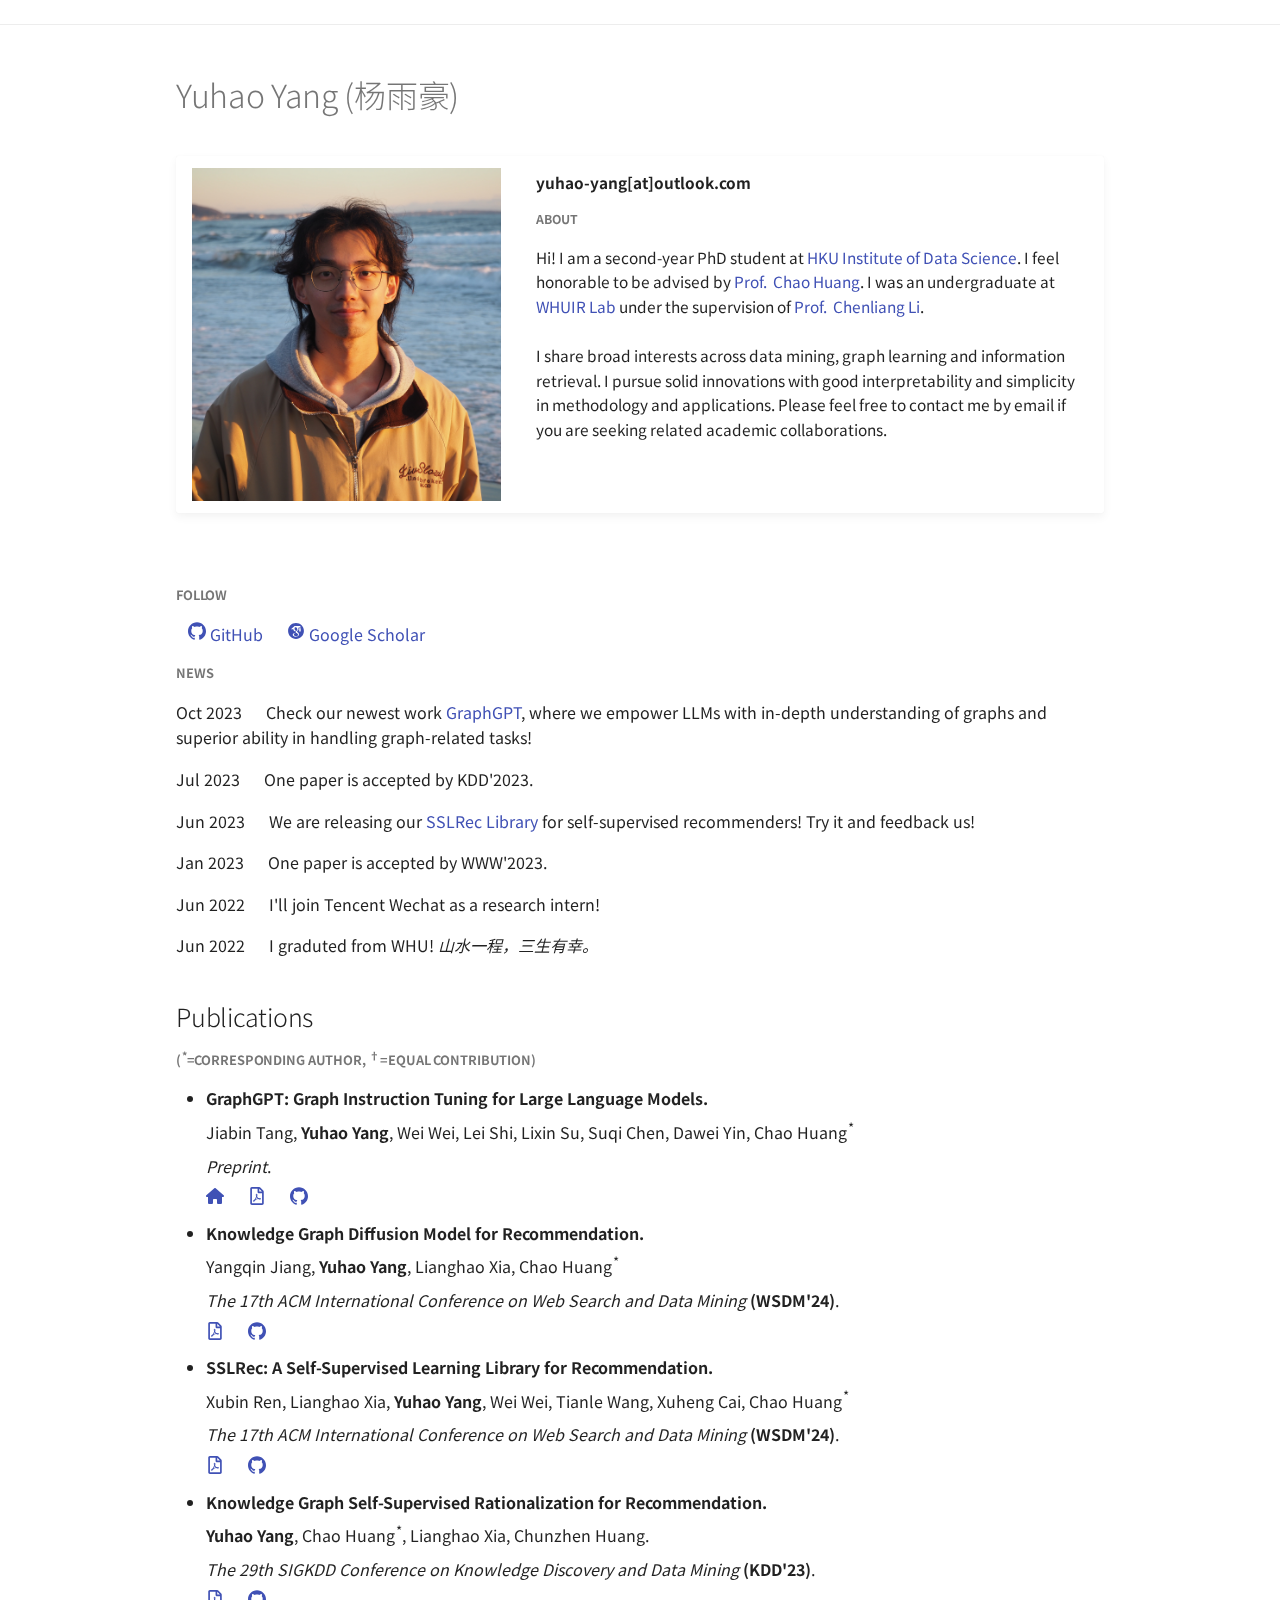
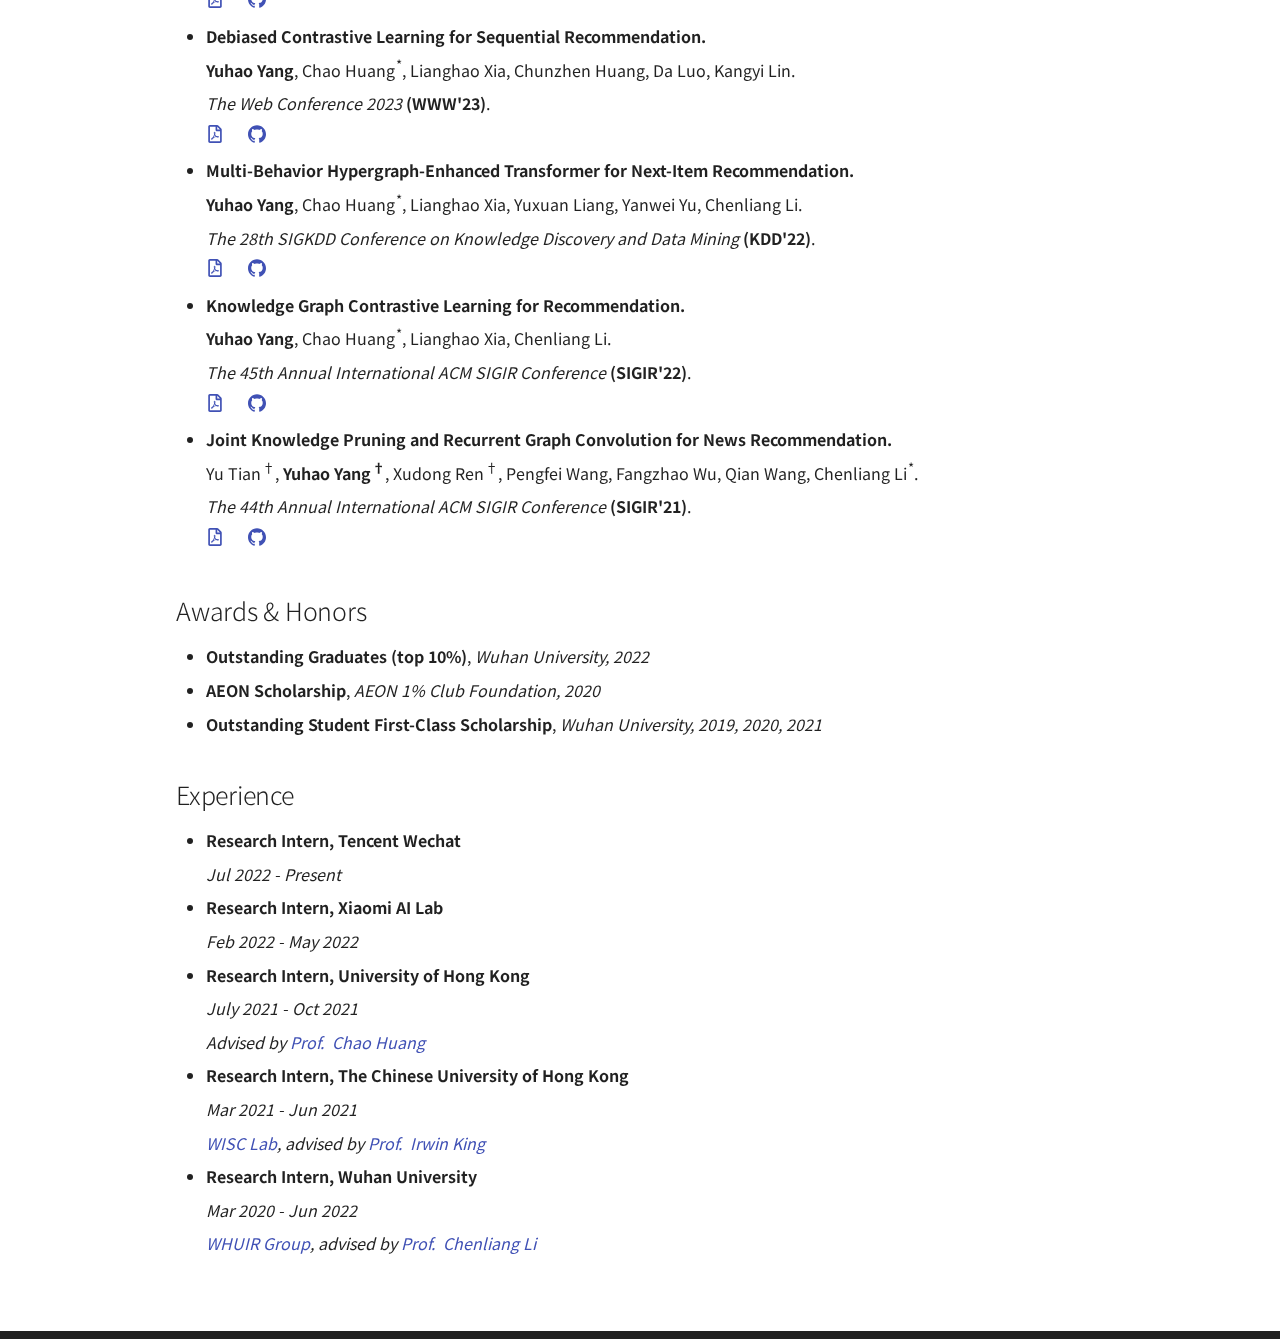
==== commit f0906f7d: "update" ====
--- a/index.html
+++ b/index.html
@@ -206,9 +206,9 @@
       <td class="text-content" id="myText">
         <strong>yuhao-yang[at]outlook.com</strong>
         <h5 id="about">About</h5>
-        <p>Hi! I am a first-year PhD student at <a href="https://datascience.hku.hk">HKU Institute of Data Science</a>. I feel honorable to be advised by <a href="https://sites.google.com/view/chaoh/home">Prof. &nbsp;Chao Huang</a>. I was an undergraduate at <a href="https://github.com/WHUIR">WHUIR Lab</a> under the supervision of <a href="http://www.lichenliang.net/">Prof. &nbsp;Chenliang Li</a>.
+        <p>Hi! I am a second-year PhD student at <a href="https://datascience.hku.hk">HKU Institute of Data Science</a>. I feel honorable to be advised by <a href="https://sites.google.com/view/chaoh/home">Prof. &nbsp;Chao Huang</a>. I was an undergraduate at <a href="https://github.com/WHUIR">WHUIR Lab</a> under the supervision of <a href="http://www.lichenliang.net/">Prof. &nbsp;Chenliang Li</a>.
         <br><br>
-        My research interests lie in data mining and information retrieval, especially user modeling, graph and knowledge related issues. I'm passionate about exploring solid innovations with good interpretability and simplicity in machine learning methods and their applications. Besides, please feel free to contact me by email if you are seeking related academic collaborations.</p>
+        I share broad interests across data mining, graph learning and information retrieval. I pursue solid innovations with good interpretability and simplicity in methodology and applications. Please feel free to contact me by email if you are seeking related academic collaborations.</p>
       </td>
   </tr>
 </table>
@@ -224,6 +224,7 @@
 
 <!-- News -->
 <h5 id="news">News</h5>
+<p>Oct 2023 &emsp; Check our newest work <a href="https://graphgpt.github.io">GraphGPT</a>, where we empower LLMs with in-depth understanding of graphs and superior ability in handling graph-related tasks!</p>
 <p>Jul 2023 &emsp; One paper is accepted by KDD'2023.</p>
 <p>Jun 2023 &emsp; We are releasing our <a href="https://github.com/HKUDS/SSLRec">SSLRec Library</a> for self-supervised recommenders! Try it and feedback us!</p>
 <p>Jan 2023 &emsp; One paper is accepted by WWW'2023.</p>
@@ -240,11 +241,25 @@
 <ul>
 
   <li>
+    <p><strong>GraphGPT: Graph Instruction Tuning for Large Language Models.</strong></p>
+    <p>Jiabin Tang, <strong>Yuhao Yang</strong>, Wei Wei, Lei Shi, Lixin Su, Suqi Chen, Dawei Yin, Chao Huang<sup>*</sup></p>
+    <p><em>Preprint</em>.</p>
+    <p><a href="https://graphgpt.github.io"><span class="twemoji"><svg xmlns="http://www.w3.org/2000/svg" height="1em" viewBox="0 0 576 512"><path d="M575.8 255.5c0 18-15 32.1-32 32.1h-32l.7 160.2c0 2.7-.2 5.4-.5 8.1V472c0 22.1-17.9 40-40 40H456c-1.1 0-2.2 0-3.3-.1c-1.4 .1-2.8 .1-4.2 .1H416 392c-22.1 0-40-17.9-40-40V448 384c0-17.7-14.3-32-32-32H256c-17.7 0-32 14.3-32 32v64 24c0 22.1-17.9 40-40 40H160 128.1c-1.5 0-3-.1-4.5-.2c-1.2 .1-2.4 .2-3.6 .2H104c-22.1 0-40-17.9-40-40V360c0-.9 0-1.9 .1-2.8V287.6H32c-18 0-32-14-32-32.1c0-9 3-17 10-24L266.4 8c7-7 15-8 22-8s15 2 21 7L564.8 231.5c8 7 12 15 11 24z"/></svg></span></a> &emsp; <a href="https://arxiv.org/abs/2310.13023"><span class="twemoji"><svg xmlns="http://www.w3.org/2000/svg" viewBox="0 0 384 512"><path d="M369.9 97.9 286 14C277 5 264.8-.1 252.1-.1H48C21.5 0 0 21.5 0 48v416c0 26.5 21.5 48 48 48h288c26.5 0 48-21.5 48-48V131.9c0-12.7-5.1-25-14.1-34zM332.1 128H256V51.9l76.1 76.1zM48 464V48h160v104c0 13.3 10.7 24 24 24h104v288H48zm250.2-143.7c-12.2-12-47-8.7-64.4-6.5-17.2-10.5-28.7-25-36.8-46.3 3.9-16.1 10.1-40.6 5.4-56-4.2-26.2-37.8-23.6-42.6-5.9-4.4 16.1-.4 38.5 7 67.1-10 23.9-24.9 56-35.4 74.4-20 10.3-47 26.2-51 46.2-3.3 15.8 26 55.2 76.1-31.2 22.4-7.4 46.8-16.5 68.4-20.1 18.9 10.2 41 17 55.8 17 25.5 0 28-28.2 17.5-38.7zm-198.1 77.8c5.1-13.7 24.5-29.5 30.4-35-19 30.3-30.4 35.7-30.4 35zm81.6-190.6c7.4 0 6.7 32.1 1.8 40.8-4.4-13.9-4.3-40.8-1.8-40.8zm-24.4 136.6c9.7-16.9 18-37 24.7-54.7 8.3 15.1 18.9 27.2 30.1 35.5-20.8 4.3-38.9 13.1-54.8 19.2zm131.6-5s-5 6-37.3-7.8c35.1-2.6 40.9 5.4 37.3 7.8z"/></svg></span></a> &emsp; <a href="https://github.com/HKUDS/GraphGPT"><span class="twemoji github"><svg role="img" viewBox="0 0 24 24" xmlns="http://www.w3.org/2000/svg"><title>GitHub</title><path d="M12 .297c-6.63 0-12 5.373-12 12 0 5.303 3.438 9.8 8.205 11.385.6.113.82-.258.82-.577 0-.285-.01-1.04-.015-2.04-3.338.724-4.042-1.61-4.042-1.61C4.422 18.07 3.633 17.7 3.633 17.7c-1.087-.744.084-.729.084-.729 1.205.084 1.838 1.236 1.838 1.236 1.07 1.835 2.809 1.305 3.495.998.108-.776.417-1.305.76-1.605-2.665-.3-5.466-1.332-5.466-5.93 0-1.31.465-2.38 1.235-3.22-.135-.303-.54-1.523.105-3.176 0 0 1.005-.322 3.3 1.23.96-.267 1.98-.399 3-.405 1.02.006 2.04.138 3 .405 2.28-1.552 3.285-1.23 3.285-1.23.645 1.653.24 2.873.12 3.176.765.84 1.23 1.91 1.23 3.22 0 4.61-2.805 5.625-5.475 5.92.42.36.81 1.096.81 2.22 0 1.606-.015 2.896-.015 3.286 0 .315.21.69.825.57C20.565 22.092 24 17.592 24 12.297c0-6.627-5.373-12-12-12"/></svg></span></a></p>
+  </li>
+  
+  <li>
+    <p><strong>Knowledge Graph Diffusion Model for Recommendation.</strong></p>
+    <p>Yangqin Jiang, <strong>Yuhao Yang</strong>, Lianghao Xia, Chao Huang<sup>*</sup></p>
+    <p><em>The 17th ACM International Conference on Web Search and Data Mining</em> <strong>(WSDM'24)</strong>.</p>
+    <p><a href=""><span class="twemoji"><svg xmlns="http://www.w3.org/2000/svg" viewBox="0 0 384 512"><path d="M369.9 97.9 286 14C277 5 264.8-.1 252.1-.1H48C21.5 0 0 21.5 0 48v416c0 26.5 21.5 48 48 48h288c26.5 0 48-21.5 48-48V131.9c0-12.7-5.1-25-14.1-34zM332.1 128H256V51.9l76.1 76.1zM48 464V48h160v104c0 13.3 10.7 24 24 24h104v288H48zm250.2-143.7c-12.2-12-47-8.7-64.4-6.5-17.2-10.5-28.7-25-36.8-46.3 3.9-16.1 10.1-40.6 5.4-56-4.2-26.2-37.8-23.6-42.6-5.9-4.4 16.1-.4 38.5 7 67.1-10 23.9-24.9 56-35.4 74.4-20 10.3-47 26.2-51 46.2-3.3 15.8 26 55.2 76.1-31.2 22.4-7.4 46.8-16.5 68.4-20.1 18.9 10.2 41 17 55.8 17 25.5 0 28-28.2 17.5-38.7zm-198.1 77.8c5.1-13.7 24.5-29.5 30.4-35-19 30.3-30.4 35.7-30.4 35zm81.6-190.6c7.4 0 6.7 32.1 1.8 40.8-4.4-13.9-4.3-40.8-1.8-40.8zm-24.4 136.6c9.7-16.9 18-37 24.7-54.7 8.3 15.1 18.9 27.2 30.1 35.5-20.8 4.3-38.9 13.1-54.8 19.2zm131.6-5s-5 6-37.3-7.8c35.1-2.6 40.9 5.4 37.3 7.8z"/></svg></span></a> &emsp; <a href=""><span class="twemoji github"><svg role="img" viewBox="0 0 24 24" xmlns="http://www.w3.org/2000/svg"><title>GitHub</title><path d="M12 .297c-6.63 0-12 5.373-12 12 0 5.303 3.438 9.8 8.205 11.385.6.113.82-.258.82-.577 0-.285-.01-1.04-.015-2.04-3.338.724-4.042-1.61-4.042-1.61C4.422 18.07 3.633 17.7 3.633 17.7c-1.087-.744.084-.729.084-.729 1.205.084 1.838 1.236 1.838 1.236 1.07 1.835 2.809 1.305 3.495.998.108-.776.417-1.305.76-1.605-2.665-.3-5.466-1.332-5.466-5.93 0-1.31.465-2.38 1.235-3.22-.135-.303-.54-1.523.105-3.176 0 0 1.005-.322 3.3 1.23.96-.267 1.98-.399 3-.405 1.02.006 2.04.138 3 .405 2.28-1.552 3.285-1.23 3.285-1.23.645 1.653.24 2.873.12 3.176.765.84 1.23 1.91 1.23 3.22 0 4.61-2.805 5.625-5.475 5.92.42.36.81 1.096.81 2.22 0 1.606-.015 2.896-.015 3.286 0 .315.21.69.825.57C20.565 22.092 24 17.592 24 12.297c0-6.627-5.373-12-12-12"/></svg></span></a></p>
+  </li>
+
+  <li>
     <p><strong>SSLRec: A Self-Supervised Learning Library for Recommendation.</strong></p>
     <p>Xubin Ren, Lianghao Xia, <strong>Yuhao Yang</strong>, Wei Wei, Tianle Wang, Xuheng Cai, Chao Huang<sup>*</sup></p>
-    <p><em>Preprint</em>.</p>
+    <p><em>The 17th ACM International Conference on Web Search and Data Mining</em> <strong>(WSDM'24)</strong>.</p>
     <p><a href="https://arxiv.org/abs/2308.05697"><span class="twemoji"><svg xmlns="http://www.w3.org/2000/svg" viewBox="0 0 384 512"><path d="M369.9 97.9 286 14C277 5 264.8-.1 252.1-.1H48C21.5 0 0 21.5 0 48v416c0 26.5 21.5 48 48 48h288c26.5 0 48-21.5 48-48V131.9c0-12.7-5.1-25-14.1-34zM332.1 128H256V51.9l76.1 76.1zM48 464V48h160v104c0 13.3 10.7 24 24 24h104v288H48zm250.2-143.7c-12.2-12-47-8.7-64.4-6.5-17.2-10.5-28.7-25-36.8-46.3 3.9-16.1 10.1-40.6 5.4-56-4.2-26.2-37.8-23.6-42.6-5.9-4.4 16.1-.4 38.5 7 67.1-10 23.9-24.9 56-35.4 74.4-20 10.3-47 26.2-51 46.2-3.3 15.8 26 55.2 76.1-31.2 22.4-7.4 46.8-16.5 68.4-20.1 18.9 10.2 41 17 55.8 17 25.5 0 28-28.2 17.5-38.7zm-198.1 77.8c5.1-13.7 24.5-29.5 30.4-35-19 30.3-30.4 35.7-30.4 35zm81.6-190.6c7.4 0 6.7 32.1 1.8 40.8-4.4-13.9-4.3-40.8-1.8-40.8zm-24.4 136.6c9.7-16.9 18-37 24.7-54.7 8.3 15.1 18.9 27.2 30.1 35.5-20.8 4.3-38.9 13.1-54.8 19.2zm131.6-5s-5 6-37.3-7.8c35.1-2.6 40.9 5.4 37.3 7.8z"/></svg></span></a> &emsp; <a href="https://github.com/HKUDS/SSLRec"><span class="twemoji github"><svg role="img" viewBox="0 0 24 24" xmlns="http://www.w3.org/2000/svg"><title>GitHub</title><path d="M12 .297c-6.63 0-12 5.373-12 12 0 5.303 3.438 9.8 8.205 11.385.6.113.82-.258.82-.577 0-.285-.01-1.04-.015-2.04-3.338.724-4.042-1.61-4.042-1.61C4.422 18.07 3.633 17.7 3.633 17.7c-1.087-.744.084-.729.084-.729 1.205.084 1.838 1.236 1.838 1.236 1.07 1.835 2.809 1.305 3.495.998.108-.776.417-1.305.76-1.605-2.665-.3-5.466-1.332-5.466-5.93 0-1.31.465-2.38 1.235-3.22-.135-.303-.54-1.523.105-3.176 0 0 1.005-.322 3.3 1.23.96-.267 1.98-.399 3-.405 1.02.006 2.04.138 3 .405 2.28-1.552 3.285-1.23 3.285-1.23.645 1.653.24 2.873.12 3.176.765.84 1.23 1.91 1.23 3.22 0 4.61-2.805 5.625-5.475 5.92.42.36.81 1.096.81 2.22 0 1.606-.015 2.896-.015 3.286 0 .315.21.69.825.57C20.565 22.092 24 17.592 24 12.297c0-6.627-5.373-12-12-12"/></svg></span></a></p>
-    </li>
+  </li>
 
   <li>
     <p><strong>Knowledge Graph Self-Supervised Rationalization for Recommendation.</strong></p>
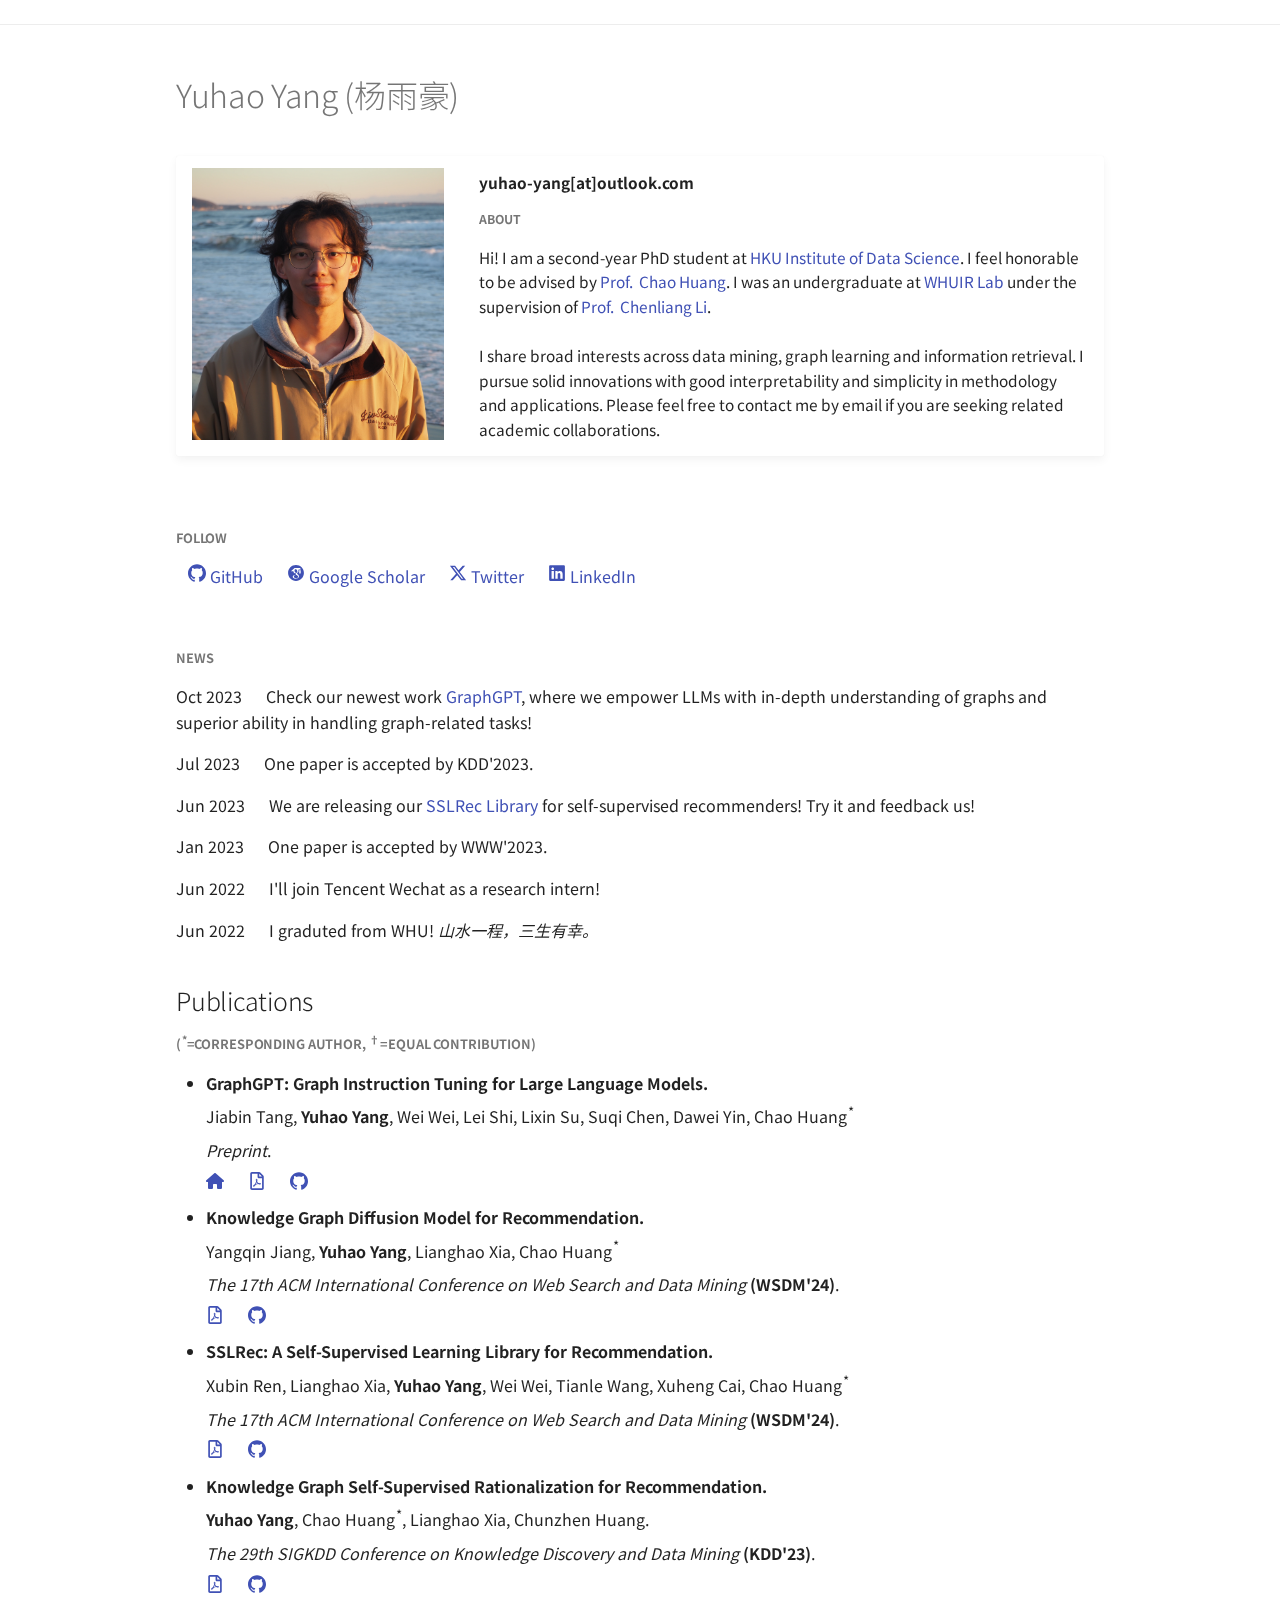
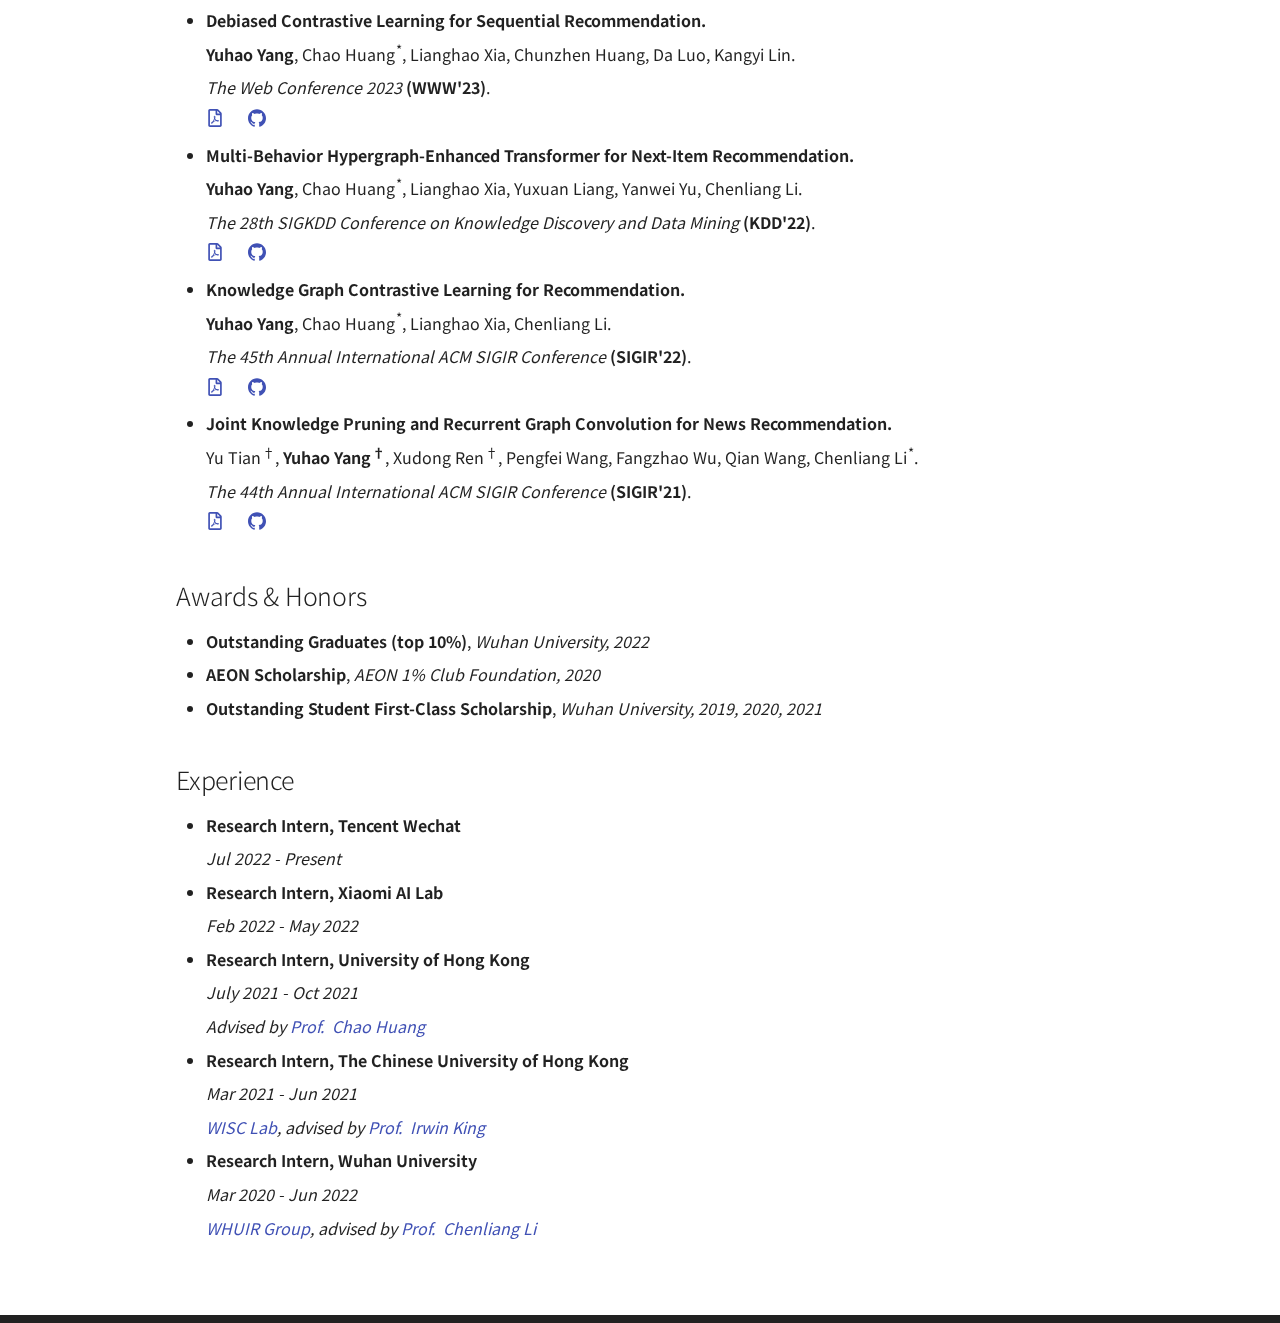
==== commit 90a4402f: "update" ====
--- a/index.html
+++ b/index.html
@@ -202,7 +202,7 @@
 
 <table>
   <tr>
-      <td><img alt="" src="img/selfie.jpg" id="myImage"/></td>
+      <td style="vertical-align: top;"><img alt="" src="img/selfie.jpg" id="myImage" style="max-height: 1100px;"/></td>
       <td class="text-content" id="myText">
         <strong>yuhao-yang[at]outlook.com</strong>
         <h5 id="about">About</h5>
@@ -220,9 +220,10 @@
 <!-- social contact -->
 <br>
 <h5 id="social">Follow</h5>
-<p>&nbsp;&nbsp;&nbsp;<a href="https://github.com/yuh-yang"><span class="twemoji github"><svg role="img" viewBox="0 0 24 24" xmlns="http://www.w3.org/2000/svg"><title>GitHub</title><path d="M12 .297c-6.63 0-12 5.373-12 12 0 5.303 3.438 9.8 8.205 11.385.6.113.82-.258.82-.577 0-.285-.01-1.04-.015-2.04-3.338.724-4.042-1.61-4.042-1.61C4.422 18.07 3.633 17.7 3.633 17.7c-1.087-.744.084-.729.084-.729 1.205.084 1.838 1.236 1.838 1.236 1.07 1.835 2.809 1.305 3.495.998.108-.776.417-1.305.76-1.605-2.665-.3-5.466-1.332-5.466-5.93 0-1.31.465-2.38 1.235-3.22-.135-.303-.54-1.523.105-3.176 0 0 1.005-.322 3.3 1.23.96-.267 1.98-.399 3-.405 1.02.006 2.04.138 3 .405 2.28-1.552 3.285-1.23 3.285-1.23.645 1.653.24 2.873.12 3.176.765.84 1.23 1.91 1.23 3.22 0 4.61-2.805 5.625-5.475 5.92.42.36.81 1.096.81 2.22 0 1.606-.015 2.896-.015 3.286 0 .315.21.69.825.57C20.565 22.092 24 17.592 24 12.297c0-6.627-5.373-12-12-12"/></svg></span> GitHub</a> &emsp; <a href="https://scholar.google.com/citations?user=kCGC_DMAAAAJ"><span class="twemoji google-scholar"><svg xmlns="http://www.w3.org/2000/svg"  viewBox="0 0 50 50"><path d="M 25 3 C 12.85 3 3 12.85 3 25 C 3 37.15 12.85 47 25 47 C 37.15 47 47 37.15 47 25 C 47 12.85 37.15 3 25 3 z M 21 11 L 38 11 L 36.980469 11.880859 C 36.980469 11.920859 37 11.96 37 12 L 37 17.279297 C 37.6 17.619297 38 18.26 38 19 L 38 25 C 38 26.1 37.1 27 36 27 C 34.9 27 34 26.1 34 25 L 34 19 C 34 18.26 34.4 17.619297 35 17.279297 L 35 13.570312 L 31.410156 16.650391 C 31.760156 17.350391 32 18.200234 32 19.240234 C 32 21.960234 30.480703 23.309766 28.970703 24.509766 C 28.500703 24.989766 27.949219 25.510312 27.949219 26.320312 C 27.949219 27.120313 28.500391 27.570625 28.900391 27.890625 L 30.189453 28.919922 C 31.779453 30.279922 33.220703 31.530547 33.220703 34.060547 C 33.220703 37.510547 29.930469 41 23.730469 41 C 18.500469 41 15.980469 38.47 15.980469 35.75 C 15.980469 34.43 16.629766 32.559531 18.759766 31.269531 C 20.989766 29.879531 24.020391 29.690078 25.650391 29.580078 C 25.140391 28.920078 24.560547 28.230078 24.560547 27.080078 C 24.560547 26.470078 24.749687 26.100391 24.929688 25.650391 C 24.529688 25.690391 24.129531 25.730469 23.769531 25.730469 C 19.969531 25.730469 17.799297 22.85 17.779297 20 L 11 20 L 21 11 z M 24.269531 14.240234 C 23.339531 14.240234 22.33 14.710938 21.75 15.460938 C 21.14 16.220938 20.949219 17.210156 20.949219 18.160156 C 20.949219 20.620156 22.370938 24.699219 25.460938 24.699219 C 26.370938 24.699219 27.339922 24.259922 27.919922 23.669922 C 28.739922 22.819922 28.820312 21.65 28.820312 21 C 28.820312 18.35 27.269531 14.240234 24.269531 14.240234 z M 26.039062 30.609375 C 25.719062 30.609375 23.769766 30.679219 22.259766 31.199219 C 21.459766 31.499219 19.160156 32.370469 19.160156 34.980469 C 19.160156 37.590469 21.64 39.460938 25.5 39.460938 C 28.97 39.460938 30.800781 37.760234 30.800781 35.490234 C 30.800781 33.620234 29.620859 32.630391 26.880859 30.650391 C 26.590859 30.610391 26.409063 30.609375 26.039062 30.609375 z"/></svg></span> Google Scholar</a></p>
+<p>&nbsp;&nbsp;&nbsp;<a href="https://github.com/yuh-yang"><span class="twemoji github"><svg role="img" viewBox="0 0 24 24" xmlns="http://www.w3.org/2000/svg"><title>GitHub</title><path d="M12 .297c-6.63 0-12 5.373-12 12 0 5.303 3.438 9.8 8.205 11.385.6.113.82-.258.82-.577 0-.285-.01-1.04-.015-2.04-3.338.724-4.042-1.61-4.042-1.61C4.422 18.07 3.633 17.7 3.633 17.7c-1.087-.744.084-.729.084-.729 1.205.084 1.838 1.236 1.838 1.236 1.07 1.835 2.809 1.305 3.495.998.108-.776.417-1.305.76-1.605-2.665-.3-5.466-1.332-5.466-5.93 0-1.31.465-2.38 1.235-3.22-.135-.303-.54-1.523.105-3.176 0 0 1.005-.322 3.3 1.23.96-.267 1.98-.399 3-.405 1.02.006 2.04.138 3 .405 2.28-1.552 3.285-1.23 3.285-1.23.645 1.653.24 2.873.12 3.176.765.84 1.23 1.91 1.23 3.22 0 4.61-2.805 5.625-5.475 5.92.42.36.81 1.096.81 2.22 0 1.606-.015 2.896-.015 3.286 0 .315.21.69.825.57C20.565 22.092 24 17.592 24 12.297c0-6.627-5.373-12-12-12"/></svg></span> GitHub</a> &emsp; <a href="https://scholar.google.com/citations?user=kCGC_DMAAAAJ"><span class="twemoji google-scholar"><svg xmlns="http://www.w3.org/2000/svg"  viewBox="0 0 50 50"><path d="M 25 3 C 12.85 3 3 12.85 3 25 C 3 37.15 12.85 47 25 47 C 37.15 47 47 37.15 47 25 C 47 12.85 37.15 3 25 3 z M 21 11 L 38 11 L 36.980469 11.880859 C 36.980469 11.920859 37 11.96 37 12 L 37 17.279297 C 37.6 17.619297 38 18.26 38 19 L 38 25 C 38 26.1 37.1 27 36 27 C 34.9 27 34 26.1 34 25 L 34 19 C 34 18.26 34.4 17.619297 35 17.279297 L 35 13.570312 L 31.410156 16.650391 C 31.760156 17.350391 32 18.200234 32 19.240234 C 32 21.960234 30.480703 23.309766 28.970703 24.509766 C 28.500703 24.989766 27.949219 25.510312 27.949219 26.320312 C 27.949219 27.120313 28.500391 27.570625 28.900391 27.890625 L 30.189453 28.919922 C 31.779453 30.279922 33.220703 31.530547 33.220703 34.060547 C 33.220703 37.510547 29.930469 41 23.730469 41 C 18.500469 41 15.980469 38.47 15.980469 35.75 C 15.980469 34.43 16.629766 32.559531 18.759766 31.269531 C 20.989766 29.879531 24.020391 29.690078 25.650391 29.580078 C 25.140391 28.920078 24.560547 28.230078 24.560547 27.080078 C 24.560547 26.470078 24.749687 26.100391 24.929688 25.650391 C 24.529688 25.690391 24.129531 25.730469 23.769531 25.730469 C 19.969531 25.730469 17.799297 22.85 17.779297 20 L 11 20 L 21 11 z M 24.269531 14.240234 C 23.339531 14.240234 22.33 14.710938 21.75 15.460938 C 21.14 16.220938 20.949219 17.210156 20.949219 18.160156 C 20.949219 20.620156 22.370938 24.699219 25.460938 24.699219 C 26.370938 24.699219 27.339922 24.259922 27.919922 23.669922 C 28.739922 22.819922 28.820312 21.65 28.820312 21 C 28.820312 18.35 27.269531 14.240234 24.269531 14.240234 z M 26.039062 30.609375 C 25.719062 30.609375 23.769766 30.679219 22.259766 31.199219 C 21.459766 31.499219 19.160156 32.370469 19.160156 34.980469 C 19.160156 37.590469 21.64 39.460938 25.5 39.460938 C 28.97 39.460938 30.800781 37.760234 30.800781 35.490234 C 30.800781 33.620234 29.620859 32.630391 26.880859 30.650391 C 26.590859 30.610391 26.409063 30.609375 26.039062 30.609375 z"/></svg></span> Google Scholar</a> &emsp; <a href="https://twitter.com/YuhaoYa32483766"><span class="twemoji"><svg xmlns="http://www.w3.org/2000/svg" height="1em" viewBox="0 0 512 512"><!--! Font Awesome Free 6.4.2 by @fontawesome - https://fontawesome.com License - https://fontawesome.com/license (Commercial License) Copyright 2023 Fonticons, Inc. --><path d="M389.2 48h70.6L305.6 224.2 487 464H345L233.7 318.6 106.5 464H35.8L200.7 275.5 26.8 48H172.4L272.9 180.9 389.2 48zM364.4 421.8h39.1L151.1 88h-42L364.4 421.8z"/></svg></span> Twitter</a> &emsp; <a href="https://www.linkedin.com/in/yuhao-yang-418a521a4/"><span class="twemoji"><svg xmlns="http://www.w3.org/2000/svg" height="1em" viewBox="0 0 448 512"><!--! Font Awesome Free 6.4.2 by @fontawesome - https://fontawesome.com License - https://fontawesome.com/license (Commercial License) Copyright 2023 Fonticons, Inc. --><path d="M416 32H31.9C14.3 32 0 46.5 0 64.3v383.4C0 465.5 14.3 480 31.9 480H416c17.6 0 32-14.5 32-32.3V64.3c0-17.8-14.4-32.3-32-32.3zM135.4 416H69V202.2h66.5V416zm-33.2-243c-21.3 0-38.5-17.3-38.5-38.5S80.9 96 102.2 96c21.2 0 38.5 17.3 38.5 38.5 0 21.3-17.2 38.5-38.5 38.5zm282.1 243h-66.4V312c0-24.8-.5-56.7-34.5-56.7-34.6 0-39.9 27-39.9 54.9V416h-66.4V202.2h63.7v29.2h.9c8.9-16.8 30.6-34.5 62.9-34.5 67.2 0 79.7 44.3 79.7 101.9V416z"/></svg></span> LinkedIn</a></p>
 
 <!-- News -->
+<br>
 <h5 id="news">News</h5>
 <p>Oct 2023 &emsp; Check our newest work <a href="https://graphgpt.github.io">GraphGPT</a>, where we empower LLMs with in-depth understanding of graphs and superior ability in handling graph-related tasks!</p>
 <p>Jul 2023 &emsp; One paper is accepted by KDD'2023.</p>
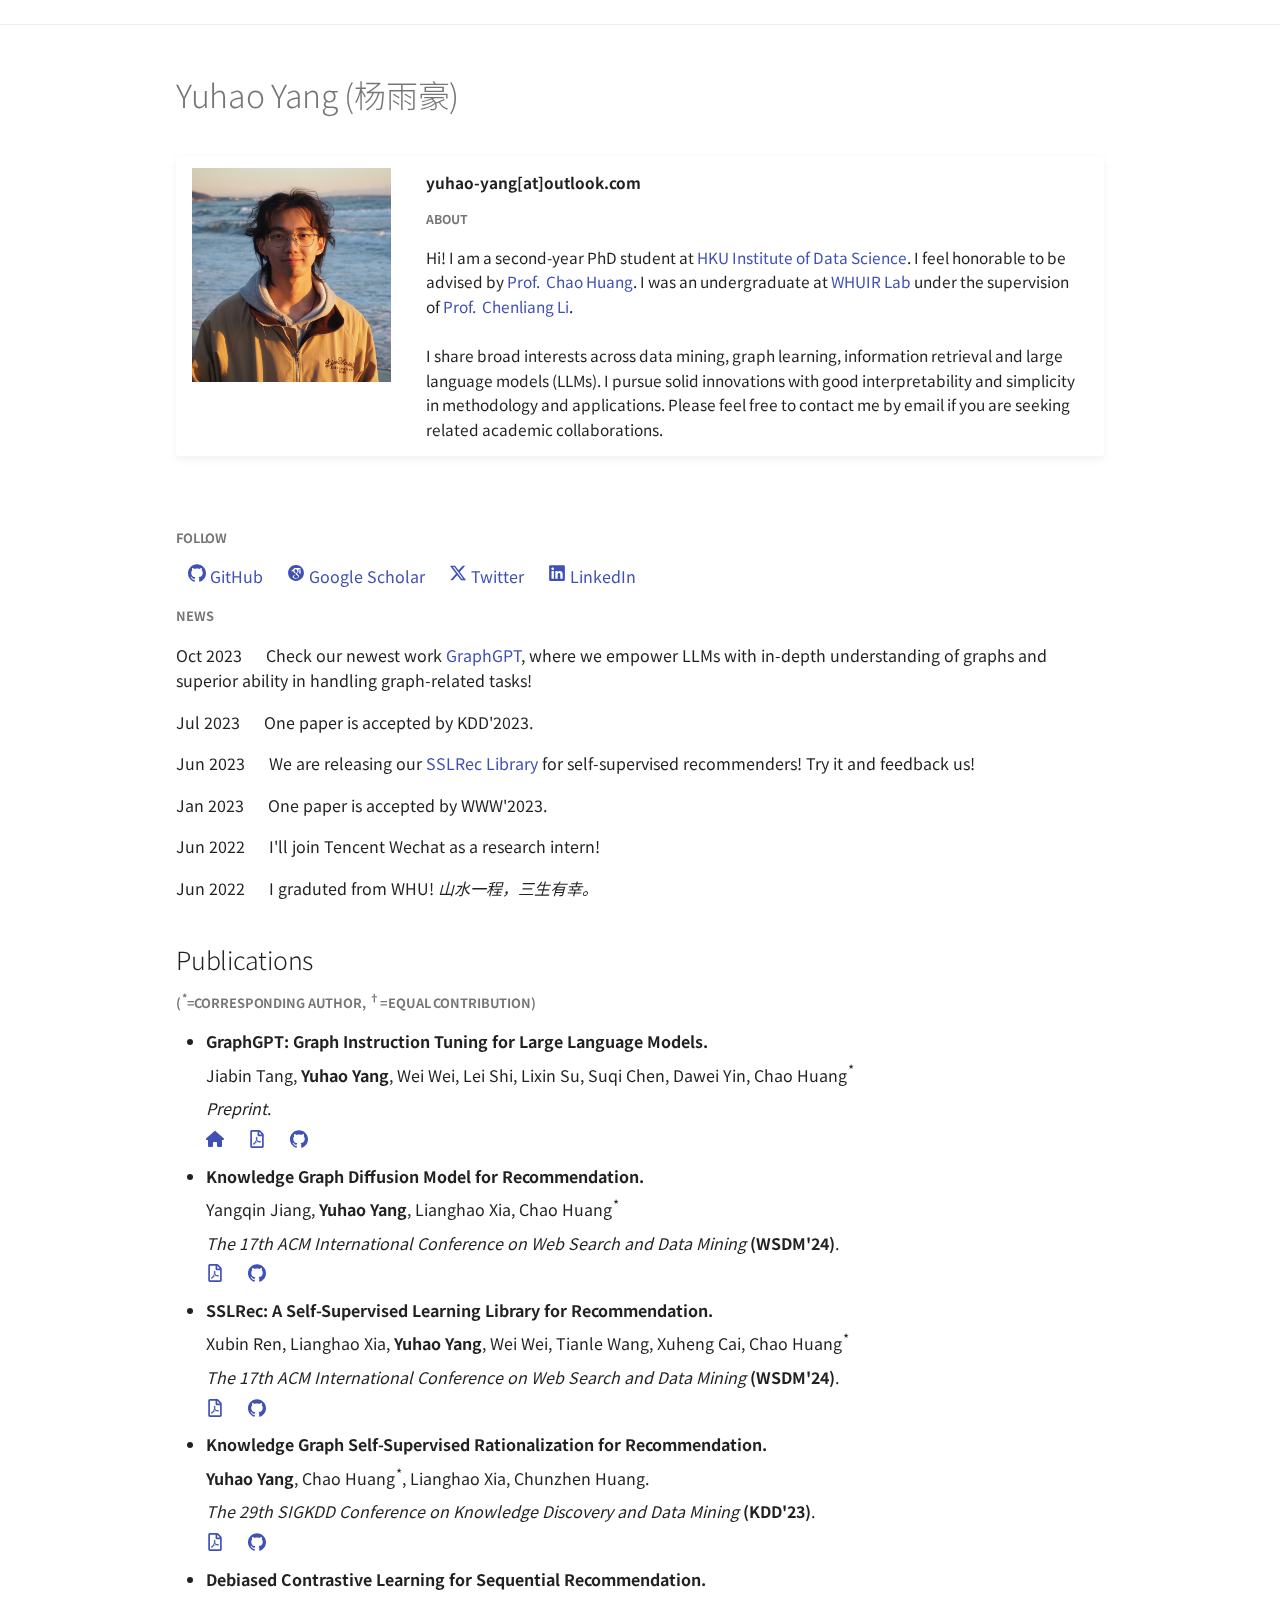
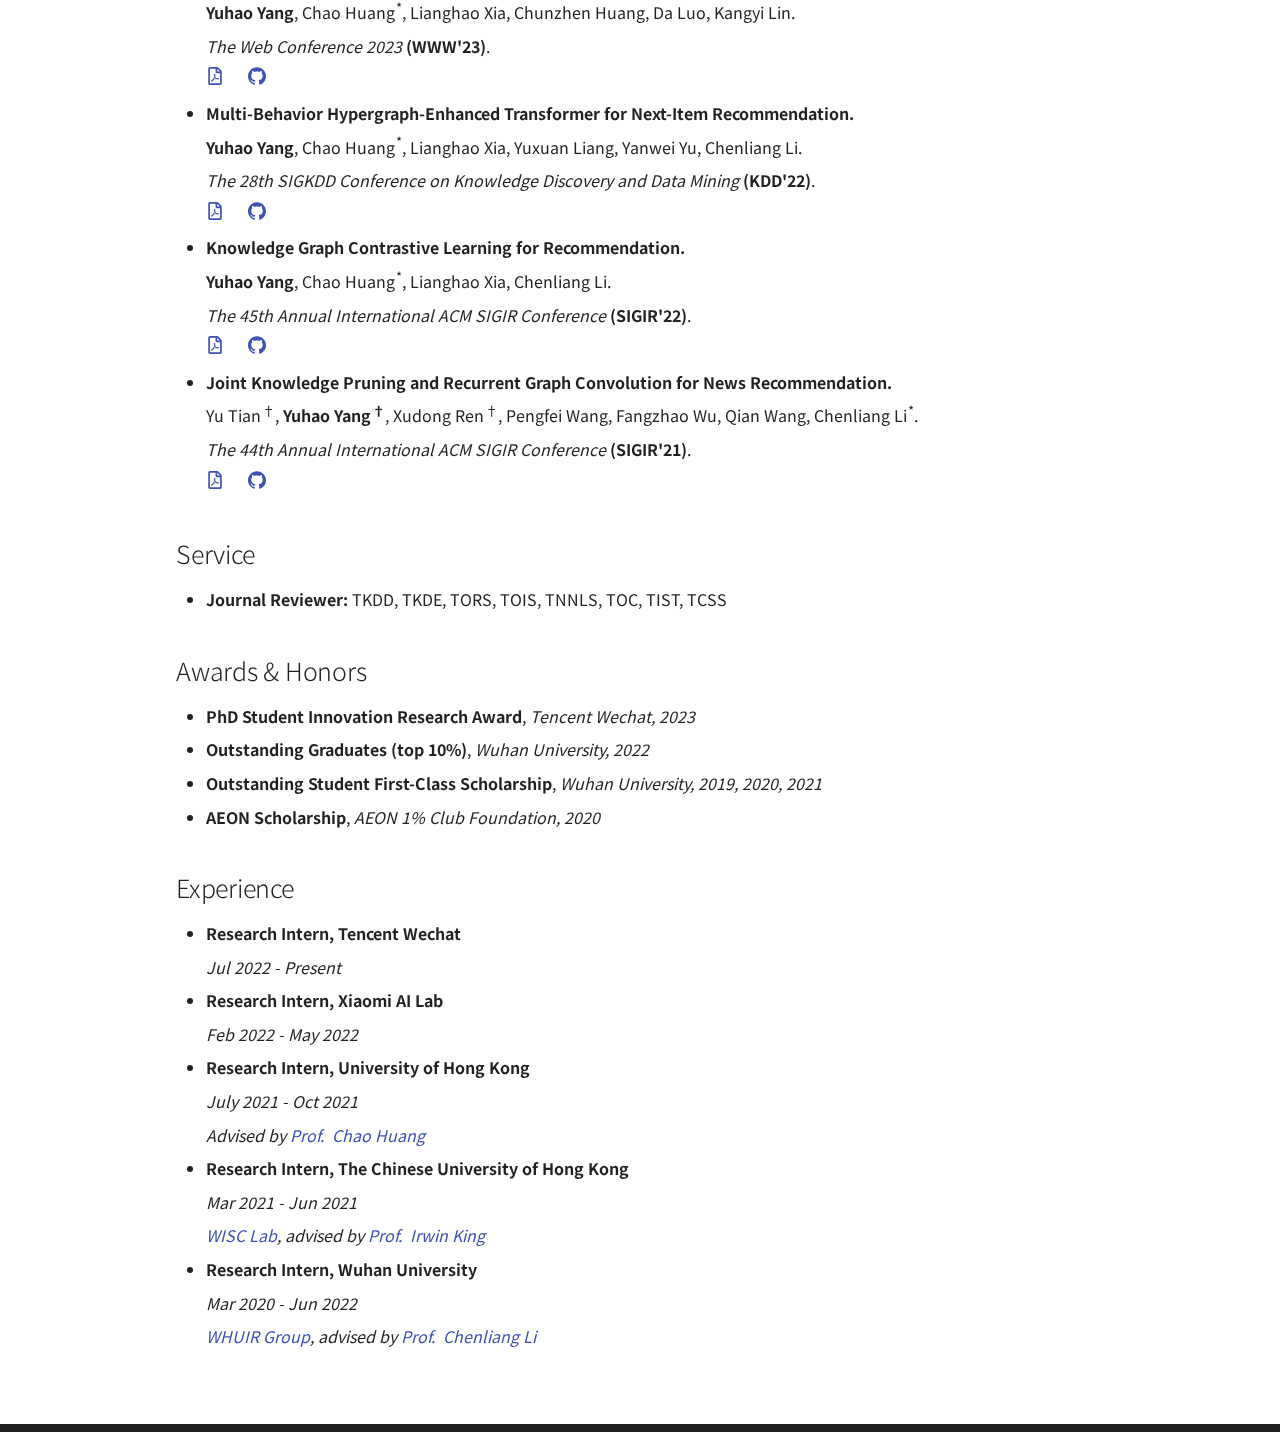
==== commit c6d6e8c2: "update" ====
--- a/index.html
+++ b/index.html
@@ -202,13 +202,13 @@
 
 <table>
   <tr>
-      <td style="vertical-align: top;"><img alt="" src="img/selfie.jpg" id="myImage" style="max-height: 1100px;"/></td>
+      <td style="vertical-align: top;"><img alt="" src="img/selfie.jpg" id="myImage" style="max-height: 870px;"/></td>
       <td class="text-content" id="myText">
         <strong>yuhao-yang[at]outlook.com</strong>
         <h5 id="about">About</h5>
         <p>Hi! I am a second-year PhD student at <a href="https://datascience.hku.hk">HKU Institute of Data Science</a>. I feel honorable to be advised by <a href="https://sites.google.com/view/chaoh/home">Prof. &nbsp;Chao Huang</a>. I was an undergraduate at <a href="https://github.com/WHUIR">WHUIR Lab</a> under the supervision of <a href="http://www.lichenliang.net/">Prof. &nbsp;Chenliang Li</a>.
         <br><br>
-        I share broad interests across data mining, graph learning and information retrieval. I pursue solid innovations with good interpretability and simplicity in methodology and applications. Please feel free to contact me by email if you are seeking related academic collaborations.</p>
+        I share broad interests across data mining, graph learning, information retrieval and large language models (LLMs). I pursue solid innovations with good interpretability and simplicity in methodology and applications. Please feel free to contact me by email if you are seeking related academic collaborations.</p>
       </td>
   </tr>
 </table>
@@ -223,15 +223,16 @@
 <p>&nbsp;&nbsp;&nbsp;<a href="https://github.com/yuh-yang"><span class="twemoji github"><svg role="img" viewBox="0 0 24 24" xmlns="http://www.w3.org/2000/svg"><title>GitHub</title><path d="M12 .297c-6.63 0-12 5.373-12 12 0 5.303 3.438 9.8 8.205 11.385.6.113.82-.258.82-.577 0-.285-.01-1.04-.015-2.04-3.338.724-4.042-1.61-4.042-1.61C4.422 18.07 3.633 17.7 3.633 17.7c-1.087-.744.084-.729.084-.729 1.205.084 1.838 1.236 1.838 1.236 1.07 1.835 2.809 1.305 3.495.998.108-.776.417-1.305.76-1.605-2.665-.3-5.466-1.332-5.466-5.93 0-1.31.465-2.38 1.235-3.22-.135-.303-.54-1.523.105-3.176 0 0 1.005-.322 3.3 1.23.96-.267 1.98-.399 3-.405 1.02.006 2.04.138 3 .405 2.28-1.552 3.285-1.23 3.285-1.23.645 1.653.24 2.873.12 3.176.765.84 1.23 1.91 1.23 3.22 0 4.61-2.805 5.625-5.475 5.92.42.36.81 1.096.81 2.22 0 1.606-.015 2.896-.015 3.286 0 .315.21.69.825.57C20.565 22.092 24 17.592 24 12.297c0-6.627-5.373-12-12-12"/></svg></span> GitHub</a> &emsp; <a href="https://scholar.google.com/citations?user=kCGC_DMAAAAJ"><span class="twemoji google-scholar"><svg xmlns="http://www.w3.org/2000/svg"  viewBox="0 0 50 50"><path d="M 25 3 C 12.85 3 3 12.85 3 25 C 3 37.15 12.85 47 25 47 C 37.15 47 47 37.15 47 25 C 47 12.85 37.15 3 25 3 z M 21 11 L 38 11 L 36.980469 11.880859 C 36.980469 11.920859 37 11.96 37 12 L 37 17.279297 C 37.6 17.619297 38 18.26 38 19 L 38 25 C 38 26.1 37.1 27 36 27 C 34.9 27 34 26.1 34 25 L 34 19 C 34 18.26 34.4 17.619297 35 17.279297 L 35 13.570312 L 31.410156 16.650391 C 31.760156 17.350391 32 18.200234 32 19.240234 C 32 21.960234 30.480703 23.309766 28.970703 24.509766 C 28.500703 24.989766 27.949219 25.510312 27.949219 26.320312 C 27.949219 27.120313 28.500391 27.570625 28.900391 27.890625 L 30.189453 28.919922 C 31.779453 30.279922 33.220703 31.530547 33.220703 34.060547 C 33.220703 37.510547 29.930469 41 23.730469 41 C 18.500469 41 15.980469 38.47 15.980469 35.75 C 15.980469 34.43 16.629766 32.559531 18.759766 31.269531 C 20.989766 29.879531 24.020391 29.690078 25.650391 29.580078 C 25.140391 28.920078 24.560547 28.230078 24.560547 27.080078 C 24.560547 26.470078 24.749687 26.100391 24.929688 25.650391 C 24.529688 25.690391 24.129531 25.730469 23.769531 25.730469 C 19.969531 25.730469 17.799297 22.85 17.779297 20 L 11 20 L 21 11 z M 24.269531 14.240234 C 23.339531 14.240234 22.33 14.710938 21.75 15.460938 C 21.14 16.220938 20.949219 17.210156 20.949219 18.160156 C 20.949219 20.620156 22.370938 24.699219 25.460938 24.699219 C 26.370938 24.699219 27.339922 24.259922 27.919922 23.669922 C 28.739922 22.819922 28.820312 21.65 28.820312 21 C 28.820312 18.35 27.269531 14.240234 24.269531 14.240234 z M 26.039062 30.609375 C 25.719062 30.609375 23.769766 30.679219 22.259766 31.199219 C 21.459766 31.499219 19.160156 32.370469 19.160156 34.980469 C 19.160156 37.590469 21.64 39.460938 25.5 39.460938 C 28.97 39.460938 30.800781 37.760234 30.800781 35.490234 C 30.800781 33.620234 29.620859 32.630391 26.880859 30.650391 C 26.590859 30.610391 26.409063 30.609375 26.039062 30.609375 z"/></svg></span> Google Scholar</a> &emsp; <a href="https://twitter.com/YuhaoYa32483766"><span class="twemoji"><svg xmlns="http://www.w3.org/2000/svg" height="1em" viewBox="0 0 512 512"><!--! Font Awesome Free 6.4.2 by @fontawesome - https://fontawesome.com License - https://fontawesome.com/license (Commercial License) Copyright 2023 Fonticons, Inc. --><path d="M389.2 48h70.6L305.6 224.2 487 464H345L233.7 318.6 106.5 464H35.8L200.7 275.5 26.8 48H172.4L272.9 180.9 389.2 48zM364.4 421.8h39.1L151.1 88h-42L364.4 421.8z"/></svg></span> Twitter</a> &emsp; <a href="https://www.linkedin.com/in/yuhao-yang-418a521a4/"><span class="twemoji"><svg xmlns="http://www.w3.org/2000/svg" height="1em" viewBox="0 0 448 512"><!--! Font Awesome Free 6.4.2 by @fontawesome - https://fontawesome.com License - https://fontawesome.com/license (Commercial License) Copyright 2023 Fonticons, Inc. --><path d="M416 32H31.9C14.3 32 0 46.5 0 64.3v383.4C0 465.5 14.3 480 31.9 480H416c17.6 0 32-14.5 32-32.3V64.3c0-17.8-14.4-32.3-32-32.3zM135.4 416H69V202.2h66.5V416zm-33.2-243c-21.3 0-38.5-17.3-38.5-38.5S80.9 96 102.2 96c21.2 0 38.5 17.3 38.5 38.5 0 21.3-17.2 38.5-38.5 38.5zm282.1 243h-66.4V312c0-24.8-.5-56.7-34.5-56.7-34.6 0-39.9 27-39.9 54.9V416h-66.4V202.2h63.7v29.2h.9c8.9-16.8 30.6-34.5 62.9-34.5 67.2 0 79.7 44.3 79.7 101.9V416z"/></svg></span> LinkedIn</a></p>
 
 <!-- News -->
-<br>
+<!-- <br> -->
 <h5 id="news">News</h5>
+<div style="font-size:medium">
 <p>Oct 2023 &emsp; Check our newest work <a href="https://graphgpt.github.io">GraphGPT</a>, where we empower LLMs with in-depth understanding of graphs and superior ability in handling graph-related tasks!</p>
 <p>Jul 2023 &emsp; One paper is accepted by KDD'2023.</p>
 <p>Jun 2023 &emsp; We are releasing our <a href="https://github.com/HKUDS/SSLRec">SSLRec Library</a> for self-supervised recommenders! Try it and feedback us!</p>
 <p>Jan 2023 &emsp; One paper is accepted by WWW'2023.</p>
 <p>Jun 2022 &emsp; I'll join Tencent Wechat as a research intern!</p>
 <p>Jun 2022 &emsp; I graduted from WHU! <em>山水一程，三生有幸。</em></p>
-
+</div>
 <!-- <h5 id="cv">CV</h5>
 <p><a href="./resources/CV_yuhaoyang.pdf"><span class="twemoji"><svg xmlns="http://www.w3.org/2000/svg" viewBox="0 0 384 512"><path d="M369.9 97.9 286 14C277 5 264.8-.1 252.1-.1H48C21.5 0 0 21.5 0 48v416c0 26.5 21.5 48 48 48h288c26.5 0 48-21.5 48-48V131.9c0-12.7-5.1-25-14.1-34zM332.1 128H256V51.9l76.1 76.1zM48 464V48h160v104c0 13.3 10.7 24 24 24h104v288H48zm250.2-143.7c-12.2-12-47-8.7-64.4-6.5-17.2-10.5-28.7-25-36.8-46.3 3.9-16.1 10.1-40.6 5.4-56-4.2-26.2-37.8-23.6-42.6-5.9-4.4 16.1-.4 38.5 7 67.1-10 23.9-24.9 56-35.4 74.4-20 10.3-47 26.2-51 46.2-3.3 15.8 26 55.2 76.1-31.2 22.4-7.4 46.8-16.5 68.4-20.1 18.9 10.2 41 17 55.8 17 25.5 0 28-28.2 17.5-38.7zm-198.1 77.8c5.1-13.7 24.5-29.5 30.4-35-19 30.3-30.4 35.7-30.4 35zm81.6-190.6c7.4 0 6.7 32.1 1.8 40.8-4.4-13.9-4.3-40.8-1.8-40.8zm-24.4 136.6c9.7-16.9 18-37 24.7-54.7 8.3 15.1 18.9 27.2 30.1 35.5-20.8 4.3-38.9 13.1-54.8 19.2zm131.6-5s-5 6-37.3-7.8c35.1-2.6 40.9 5.4 37.3 7.8z"/></svg></span></a></p> -->
 
@@ -239,6 +240,7 @@
 
 <h2 id="publications">Publications</h2>
 <h5 id="corresponding-author-equal-contribution">(<sup>*</sup>=corresponding author, <sup>†</sup>=Equal Contribution)</h5>
+<div style="font-size:medium">
 <ul>
 
   <li>
@@ -298,19 +300,34 @@
   </li>
   
 </ul>
+</div>
+<!-- service -->
+<h2 id="awards-honors">Service</h2>
+<div style="font-size:medium">
+<ul>
+  <li>
+    <strong>Journal Reviewer:</strong>
+    TKDD, TKDE, TORS, TOIS, TNNLS, TOC, TIST, TCSS
+
+  </li>
+</ul>
+</div>
 
 <!-- awards -->
 
 <h2 id="awards-honors">Awards &amp; Honors</h2>
+<div style="font-size:medium">
 <ul>
+  <li><strong>PhD Student Innovation Research Award</strong>, <em>Tencent Wechat, 2023</em></li>
   <li><strong>Outstanding Graduates (top 10%)</strong>, <em>Wuhan University, 2022</em></li>
+  <li><strong>Outstanding Student First-Class Scholarship</strong>, <em>Wuhan University, 2019, 2020, 2021</em></li>
   <li><strong>AEON Scholarship</strong>, <em>AEON 1% Club Foundation, 2020</em></li>
-  <li><strong>Outstanding Student First-Class Scholarship</strong>, <em>Wuhan University, 2019, 2020, 2021</em></li>
 </ul>
-
+</div>
 <!-- experience -->
 
 <h2 id="experience">Experience</h2>
+<div style="font-size:medium">
 <ul>
   <li>
     <p><strong>Research Intern, Tencent Wechat</strong></p>
@@ -336,7 +353,8 @@
   <p><em><a href="https://github.com/WHUIR">WHUIR Group</a>, advised by <a href="http://www.lichenliang.net/">Prof. &nbsp;Chenliang Li</a></em></p>
   </li>
 </ul>                
-                  
+</div>
+
                 
               
               
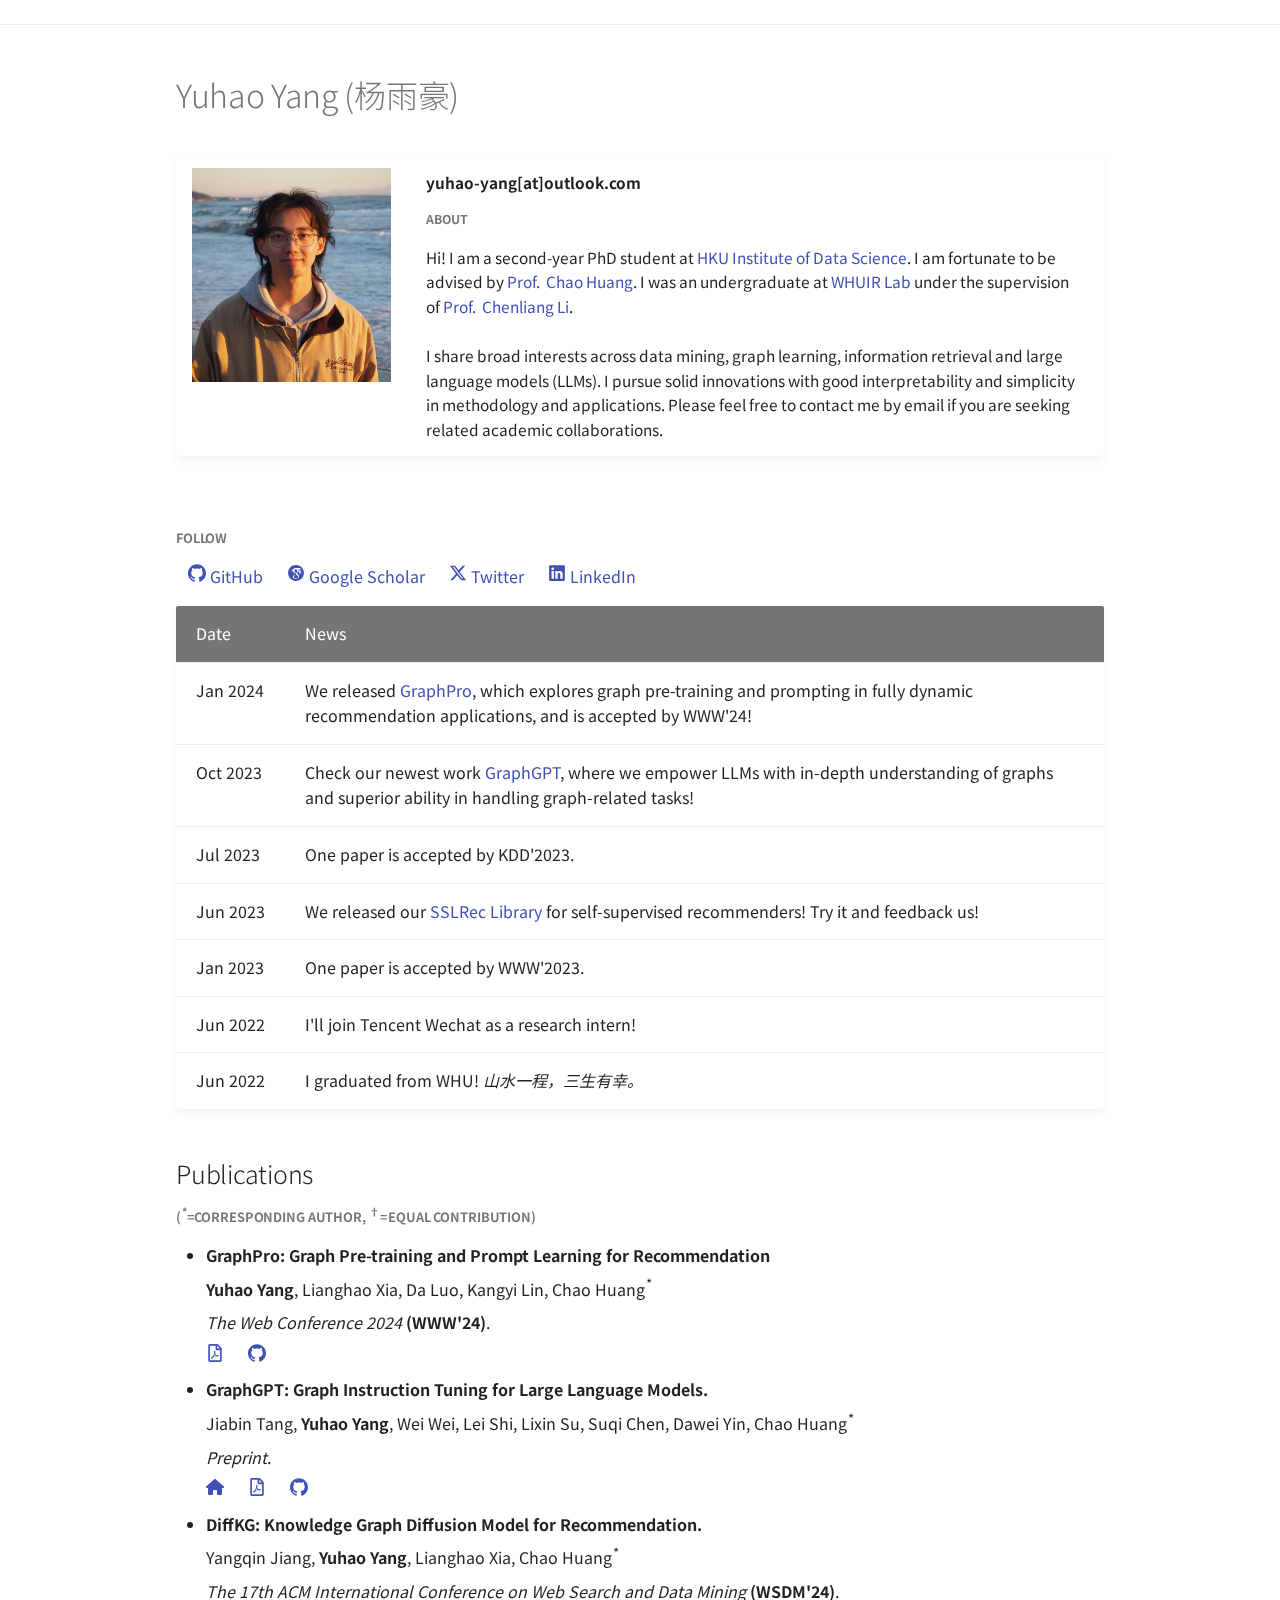
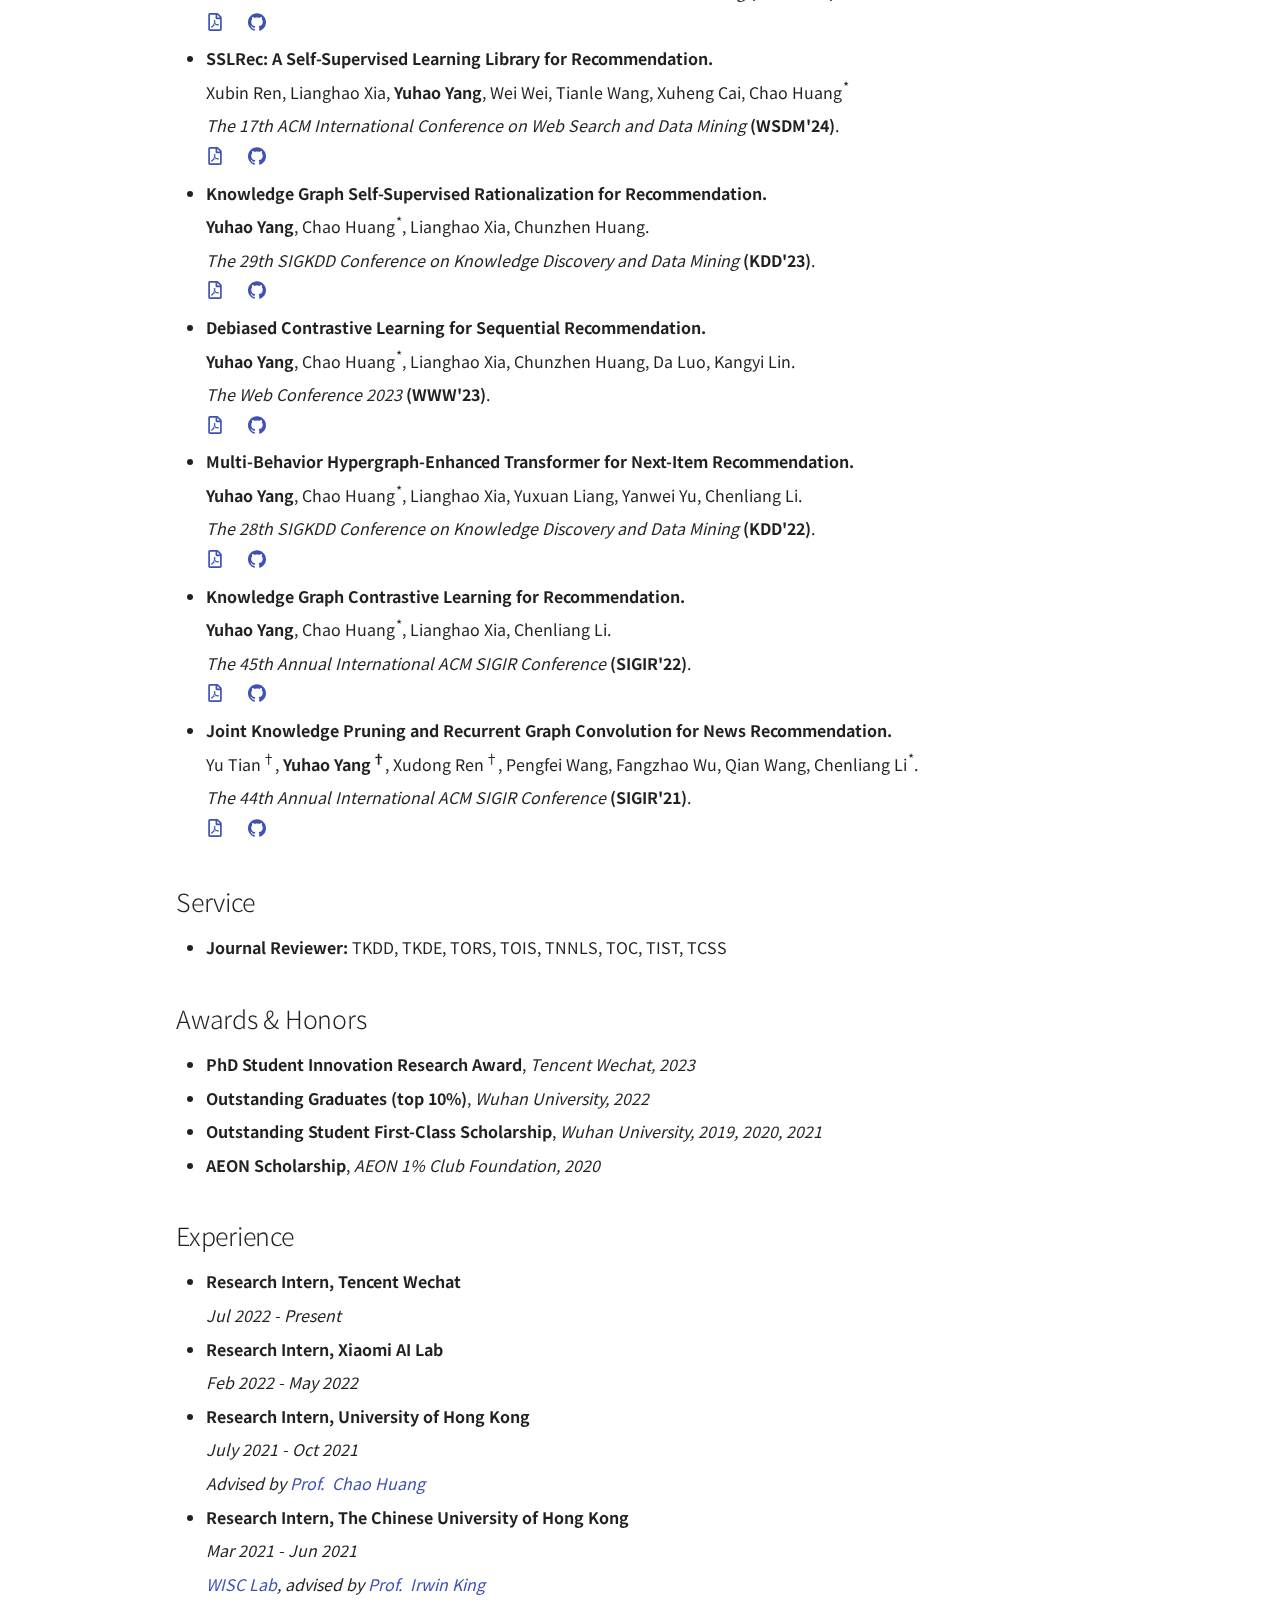
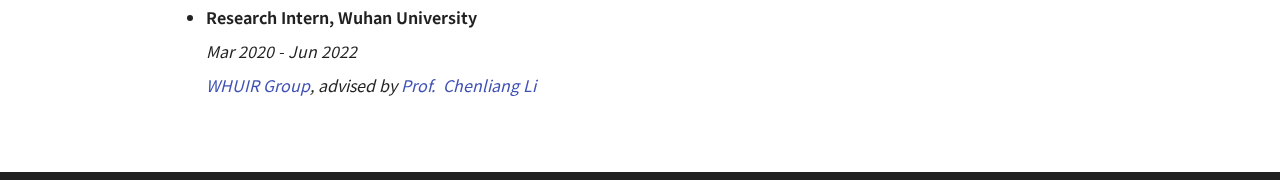
==== commit 5b89f1d0: "update" ====
--- a/index.html
+++ b/index.html
@@ -206,7 +206,7 @@
       <td class="text-content" id="myText">
         <strong>yuhao-yang[at]outlook.com</strong>
         <h5 id="about">About</h5>
-        <p>Hi! I am a second-year PhD student at <a href="https://datascience.hku.hk">HKU Institute of Data Science</a>. I feel honorable to be advised by <a href="https://sites.google.com/view/chaoh/home">Prof. &nbsp;Chao Huang</a>. I was an undergraduate at <a href="https://github.com/WHUIR">WHUIR Lab</a> under the supervision of <a href="http://www.lichenliang.net/">Prof. &nbsp;Chenliang Li</a>.
+        <p>Hi! I am a second-year PhD student at <a href="https://datascience.hku.hk">HKU Institute of Data Science</a>. I am fortunate to be advised by <a href="https://sites.google.com/view/chaoh/home">Prof. &nbsp;Chao Huang</a>. I was an undergraduate at <a href="https://github.com/WHUIR">WHUIR Lab</a> under the supervision of <a href="http://www.lichenliang.net/">Prof. &nbsp;Chenliang Li</a>.
         <br><br>
         I share broad interests across data mining, graph learning, information retrieval and large language models (LLMs). I pursue solid innovations with good interpretability and simplicity in methodology and applications. Please feel free to contact me by email if you are seeking related academic collaborations.</p>
       </td>
@@ -224,15 +224,53 @@
 
 <!-- News -->
 <!-- <br> -->
-<h5 id="news">News</h5>
-<div style="font-size:medium">
+<!-- <h5 id="news">News</h5> -->
+<!-- <div style="font-size:medium">
 <p>Oct 2023 &emsp; Check our newest work <a href="https://graphgpt.github.io">GraphGPT</a>, where we empower LLMs with in-depth understanding of graphs and superior ability in handling graph-related tasks!</p>
 <p>Jul 2023 &emsp; One paper is accepted by KDD'2023.</p>
 <p>Jun 2023 &emsp; We are releasing our <a href="https://github.com/HKUDS/SSLRec">SSLRec Library</a> for self-supervised recommenders! Try it and feedback us!</p>
 <p>Jan 2023 &emsp; One paper is accepted by WWW'2023.</p>
 <p>Jun 2022 &emsp; I'll join Tencent Wechat as a research intern!</p>
 <p>Jun 2022 &emsp; I graduted from WHU! <em>山水一程，三生有幸。</em></p>
-</div>
+</div> -->
+<div>
+  <table style="font-size:medium">
+      <tr>
+          <th>Date</th>
+          <th>News</th>
+      </tr>
+      <tr>
+        <td id="date">Jan 2024</td>
+        <td>We released <a href="https://github.com/HKUDS/GraphPro">GraphPro</a>, which explores graph pre-training and prompting in fully dynamic recommendation applications, and is accepted by WWW'24!</td>
+    </tr>
+      <tr>
+          <td id="date">Oct 2023</td>
+          <td>Check our newest work <a href="https://graphgpt.github.io">GraphGPT</a>, where we empower LLMs with in-depth understanding of graphs and superior ability in handling graph-related tasks!</td>
+      </tr>
+      <tr>
+          <td id="date">Jul 2023</td>
+          <td>One paper is accepted by KDD'2023.</td>
+      </tr>
+      <tr>
+          <td id="date">Jun 2023</td>
+          <td>We released our <a href="https://github.com/HKUDS/SSLRec">SSLRec Library</a> for self-supervised recommenders! Try it and feedback us!</td>
+      </tr>
+      <tr>
+          <td id="date">Jan 2023</td>
+          <td>One paper is accepted by WWW'2023.</td>
+      </tr>
+      <tr>
+          <td id="date">Jun 2022</td>
+          <td>I'll join Tencent Wechat as a research intern!</td>
+      </tr>
+      <tr>
+          <td id="date">Jun 2022</td>
+          <td>I graduated from WHU! <em>山水一程，三生有幸。</em></td>
+      </tr>
+  </table>
+</div>
+
+
 <!-- <h5 id="cv">CV</h5>
 <p><a href="./resources/CV_yuhaoyang.pdf"><span class="twemoji"><svg xmlns="http://www.w3.org/2000/svg" viewBox="0 0 384 512"><path d="M369.9 97.9 286 14C277 5 264.8-.1 252.1-.1H48C21.5 0 0 21.5 0 48v416c0 26.5 21.5 48 48 48h288c26.5 0 48-21.5 48-48V131.9c0-12.7-5.1-25-14.1-34zM332.1 128H256V51.9l76.1 76.1zM48 464V48h160v104c0 13.3 10.7 24 24 24h104v288H48zm250.2-143.7c-12.2-12-47-8.7-64.4-6.5-17.2-10.5-28.7-25-36.8-46.3 3.9-16.1 10.1-40.6 5.4-56-4.2-26.2-37.8-23.6-42.6-5.9-4.4 16.1-.4 38.5 7 67.1-10 23.9-24.9 56-35.4 74.4-20 10.3-47 26.2-51 46.2-3.3 15.8 26 55.2 76.1-31.2 22.4-7.4 46.8-16.5 68.4-20.1 18.9 10.2 41 17 55.8 17 25.5 0 28-28.2 17.5-38.7zm-198.1 77.8c5.1-13.7 24.5-29.5 30.4-35-19 30.3-30.4 35.7-30.4 35zm81.6-190.6c7.4 0 6.7 32.1 1.8 40.8-4.4-13.9-4.3-40.8-1.8-40.8zm-24.4 136.6c9.7-16.9 18-37 24.7-54.7 8.3 15.1 18.9 27.2 30.1 35.5-20.8 4.3-38.9 13.1-54.8 19.2zm131.6-5s-5 6-37.3-7.8c35.1-2.6 40.9 5.4 37.3 7.8z"/></svg></span></a></p> -->
 
@@ -244,6 +282,13 @@
 <ul>
 
   <li>
+    <p><strong>GraphPro: Graph Pre-training and Prompt Learning for Recommendation</strong></p>
+    <p><strong>Yuhao Yang</strong>, Lianghao Xia, Da Luo, Kangyi Lin, Chao Huang<sup>*</sup></p>
+    <p><em>The Web Conference 2024</em> <strong>(WWW'24)</strong>.</p>
+    <p><a href="https://arxiv.org/pdf/2311.16716.pdf"><span class="twemoji"><svg xmlns="http://www.w3.org/2000/svg" viewBox="0 0 384 512"><path d="M369.9 97.9 286 14C277 5 264.8-.1 252.1-.1H48C21.5 0 0 21.5 0 48v416c0 26.5 21.5 48 48 48h288c26.5 0 48-21.5 48-48V131.9c0-12.7-5.1-25-14.1-34zM332.1 128H256V51.9l76.1 76.1zM48 464V48h160v104c0 13.3 10.7 24 24 24h104v288H48zm250.2-143.7c-12.2-12-47-8.7-64.4-6.5-17.2-10.5-28.7-25-36.8-46.3 3.9-16.1 10.1-40.6 5.4-56-4.2-26.2-37.8-23.6-42.6-5.9-4.4 16.1-.4 38.5 7 67.1-10 23.9-24.9 56-35.4 74.4-20 10.3-47 26.2-51 46.2-3.3 15.8 26 55.2 76.1-31.2 22.4-7.4 46.8-16.5 68.4-20.1 18.9 10.2 41 17 55.8 17 25.5 0 28-28.2 17.5-38.7zm-198.1 77.8c5.1-13.7 24.5-29.5 30.4-35-19 30.3-30.4 35.7-30.4 35zm81.6-190.6c7.4 0 6.7 32.1 1.8 40.8-4.4-13.9-4.3-40.8-1.8-40.8zm-24.4 136.6c9.7-16.9 18-37 24.7-54.7 8.3 15.1 18.9 27.2 30.1 35.5-20.8 4.3-38.9 13.1-54.8 19.2zm131.6-5s-5 6-37.3-7.8c35.1-2.6 40.9 5.4 37.3 7.8z"/></svg></span></a> &emsp; <a href="https://github.com/HKUDS/GraphPro"><span class="twemoji github"><svg role="img" viewBox="0 0 24 24" xmlns="http://www.w3.org/2000/svg"><title>GitHub</title><path d="M12 .297c-6.63 0-12 5.373-12 12 0 5.303 3.438 9.8 8.205 11.385.6.113.82-.258.82-.577 0-.285-.01-1.04-.015-2.04-3.338.724-4.042-1.61-4.042-1.61C4.422 18.07 3.633 17.7 3.633 17.7c-1.087-.744.084-.729.084-.729 1.205.084 1.838 1.236 1.838 1.236 1.07 1.835 2.809 1.305 3.495.998.108-.776.417-1.305.76-1.605-2.665-.3-5.466-1.332-5.466-5.93 0-1.31.465-2.38 1.235-3.22-.135-.303-.54-1.523.105-3.176 0 0 1.005-.322 3.3 1.23.96-.267 1.98-.399 3-.405 1.02.006 2.04.138 3 .405 2.28-1.552 3.285-1.23 3.285-1.23.645 1.653.24 2.873.12 3.176.765.84 1.23 1.91 1.23 3.22 0 4.61-2.805 5.625-5.475 5.92.42.36.81 1.096.81 2.22 0 1.606-.015 2.896-.015 3.286 0 .315.21.69.825.57C20.565 22.092 24 17.592 24 12.297c0-6.627-5.373-12-12-12"/></svg></span></a></p>
+    </li>
+
+  <li>
     <p><strong>GraphGPT: Graph Instruction Tuning for Large Language Models.</strong></p>
     <p>Jiabin Tang, <strong>Yuhao Yang</strong>, Wei Wei, Lei Shi, Lixin Su, Suqi Chen, Dawei Yin, Chao Huang<sup>*</sup></p>
     <p><em>Preprint</em>.</p>
@@ -251,10 +296,10 @@
   </li>
   
   <li>
-    <p><strong>Knowledge Graph Diffusion Model for Recommendation.</strong></p>
+    <p><strong>DiffKG: Knowledge Graph Diffusion Model for Recommendation.</strong></p>
     <p>Yangqin Jiang, <strong>Yuhao Yang</strong>, Lianghao Xia, Chao Huang<sup>*</sup></p>
     <p><em>The 17th ACM International Conference on Web Search and Data Mining</em> <strong>(WSDM'24)</strong>.</p>
-    <p><a href=""><span class="twemoji"><svg xmlns="http://www.w3.org/2000/svg" viewBox="0 0 384 512"><path d="M369.9 97.9 286 14C277 5 264.8-.1 252.1-.1H48C21.5 0 0 21.5 0 48v416c0 26.5 21.5 48 48 48h288c26.5 0 48-21.5 48-48V131.9c0-12.7-5.1-25-14.1-34zM332.1 128H256V51.9l76.1 76.1zM48 464V48h160v104c0 13.3 10.7 24 24 24h104v288H48zm250.2-143.7c-12.2-12-47-8.7-64.4-6.5-17.2-10.5-28.7-25-36.8-46.3 3.9-16.1 10.1-40.6 5.4-56-4.2-26.2-37.8-23.6-42.6-5.9-4.4 16.1-.4 38.5 7 67.1-10 23.9-24.9 56-35.4 74.4-20 10.3-47 26.2-51 46.2-3.3 15.8 26 55.2 76.1-31.2 22.4-7.4 46.8-16.5 68.4-20.1 18.9 10.2 41 17 55.8 17 25.5 0 28-28.2 17.5-38.7zm-198.1 77.8c5.1-13.7 24.5-29.5 30.4-35-19 30.3-30.4 35.7-30.4 35zm81.6-190.6c7.4 0 6.7 32.1 1.8 40.8-4.4-13.9-4.3-40.8-1.8-40.8zm-24.4 136.6c9.7-16.9 18-37 24.7-54.7 8.3 15.1 18.9 27.2 30.1 35.5-20.8 4.3-38.9 13.1-54.8 19.2zm131.6-5s-5 6-37.3-7.8c35.1-2.6 40.9 5.4 37.3 7.8z"/></svg></span></a> &emsp; <a href=""><span class="twemoji github"><svg role="img" viewBox="0 0 24 24" xmlns="http://www.w3.org/2000/svg"><title>GitHub</title><path d="M12 .297c-6.63 0-12 5.373-12 12 0 5.303 3.438 9.8 8.205 11.385.6.113.82-.258.82-.577 0-.285-.01-1.04-.015-2.04-3.338.724-4.042-1.61-4.042-1.61C4.422 18.07 3.633 17.7 3.633 17.7c-1.087-.744.084-.729.084-.729 1.205.084 1.838 1.236 1.838 1.236 1.07 1.835 2.809 1.305 3.495.998.108-.776.417-1.305.76-1.605-2.665-.3-5.466-1.332-5.466-5.93 0-1.31.465-2.38 1.235-3.22-.135-.303-.54-1.523.105-3.176 0 0 1.005-.322 3.3 1.23.96-.267 1.98-.399 3-.405 1.02.006 2.04.138 3 .405 2.28-1.552 3.285-1.23 3.285-1.23.645 1.653.24 2.873.12 3.176.765.84 1.23 1.91 1.23 3.22 0 4.61-2.805 5.625-5.475 5.92.42.36.81 1.096.81 2.22 0 1.606-.015 2.896-.015 3.286 0 .315.21.69.825.57C20.565 22.092 24 17.592 24 12.297c0-6.627-5.373-12-12-12"/></svg></span></a></p>
+    <p><a href="https://arxiv.org/pdf/2312.16890.pdf"><span class="twemoji"><svg xmlns="http://www.w3.org/2000/svg" viewBox="0 0 384 512"><path d="M369.9 97.9 286 14C277 5 264.8-.1 252.1-.1H48C21.5 0 0 21.5 0 48v416c0 26.5 21.5 48 48 48h288c26.5 0 48-21.5 48-48V131.9c0-12.7-5.1-25-14.1-34zM332.1 128H256V51.9l76.1 76.1zM48 464V48h160v104c0 13.3 10.7 24 24 24h104v288H48zm250.2-143.7c-12.2-12-47-8.7-64.4-6.5-17.2-10.5-28.7-25-36.8-46.3 3.9-16.1 10.1-40.6 5.4-56-4.2-26.2-37.8-23.6-42.6-5.9-4.4 16.1-.4 38.5 7 67.1-10 23.9-24.9 56-35.4 74.4-20 10.3-47 26.2-51 46.2-3.3 15.8 26 55.2 76.1-31.2 22.4-7.4 46.8-16.5 68.4-20.1 18.9 10.2 41 17 55.8 17 25.5 0 28-28.2 17.5-38.7zm-198.1 77.8c5.1-13.7 24.5-29.5 30.4-35-19 30.3-30.4 35.7-30.4 35zm81.6-190.6c7.4 0 6.7 32.1 1.8 40.8-4.4-13.9-4.3-40.8-1.8-40.8zm-24.4 136.6c9.7-16.9 18-37 24.7-54.7 8.3 15.1 18.9 27.2 30.1 35.5-20.8 4.3-38.9 13.1-54.8 19.2zm131.6-5s-5 6-37.3-7.8c35.1-2.6 40.9 5.4 37.3 7.8z"/></svg></span></a> &emsp; <a href="https://github.com/HKUDS/DiffKG"><span class="twemoji github"><svg role="img" viewBox="0 0 24 24" xmlns="http://www.w3.org/2000/svg"><title>GitHub</title><path d="M12 .297c-6.63 0-12 5.373-12 12 0 5.303 3.438 9.8 8.205 11.385.6.113.82-.258.82-.577 0-.285-.01-1.04-.015-2.04-3.338.724-4.042-1.61-4.042-1.61C4.422 18.07 3.633 17.7 3.633 17.7c-1.087-.744.084-.729.084-.729 1.205.084 1.838 1.236 1.838 1.236 1.07 1.835 2.809 1.305 3.495.998.108-.776.417-1.305.76-1.605-2.665-.3-5.466-1.332-5.466-5.93 0-1.31.465-2.38 1.235-3.22-.135-.303-.54-1.523.105-3.176 0 0 1.005-.322 3.3 1.23.96-.267 1.98-.399 3-.405 1.02.006 2.04.138 3 .405 2.28-1.552 3.285-1.23 3.285-1.23.645 1.653.24 2.873.12 3.176.765.84 1.23 1.91 1.23 3.22 0 4.61-2.805 5.625-5.475 5.92.42.36.81 1.096.81 2.22 0 1.606-.015 2.896-.015 3.286 0 .315.21.69.825.57C20.565 22.092 24 17.592 24 12.297c0-6.627-5.373-12-12-12"/></svg></span></a></p>
   </li>
 
   <li>
--- a/assets/stylesheets/my.css
+++ b/assets/stylesheets/my.css
@@ -37,3 +37,8 @@
         display: block; /* 将单元格显示为块元素 */
     }
 }
+
+#date {
+    white-space: nowrap;
+    text-align: left;
+}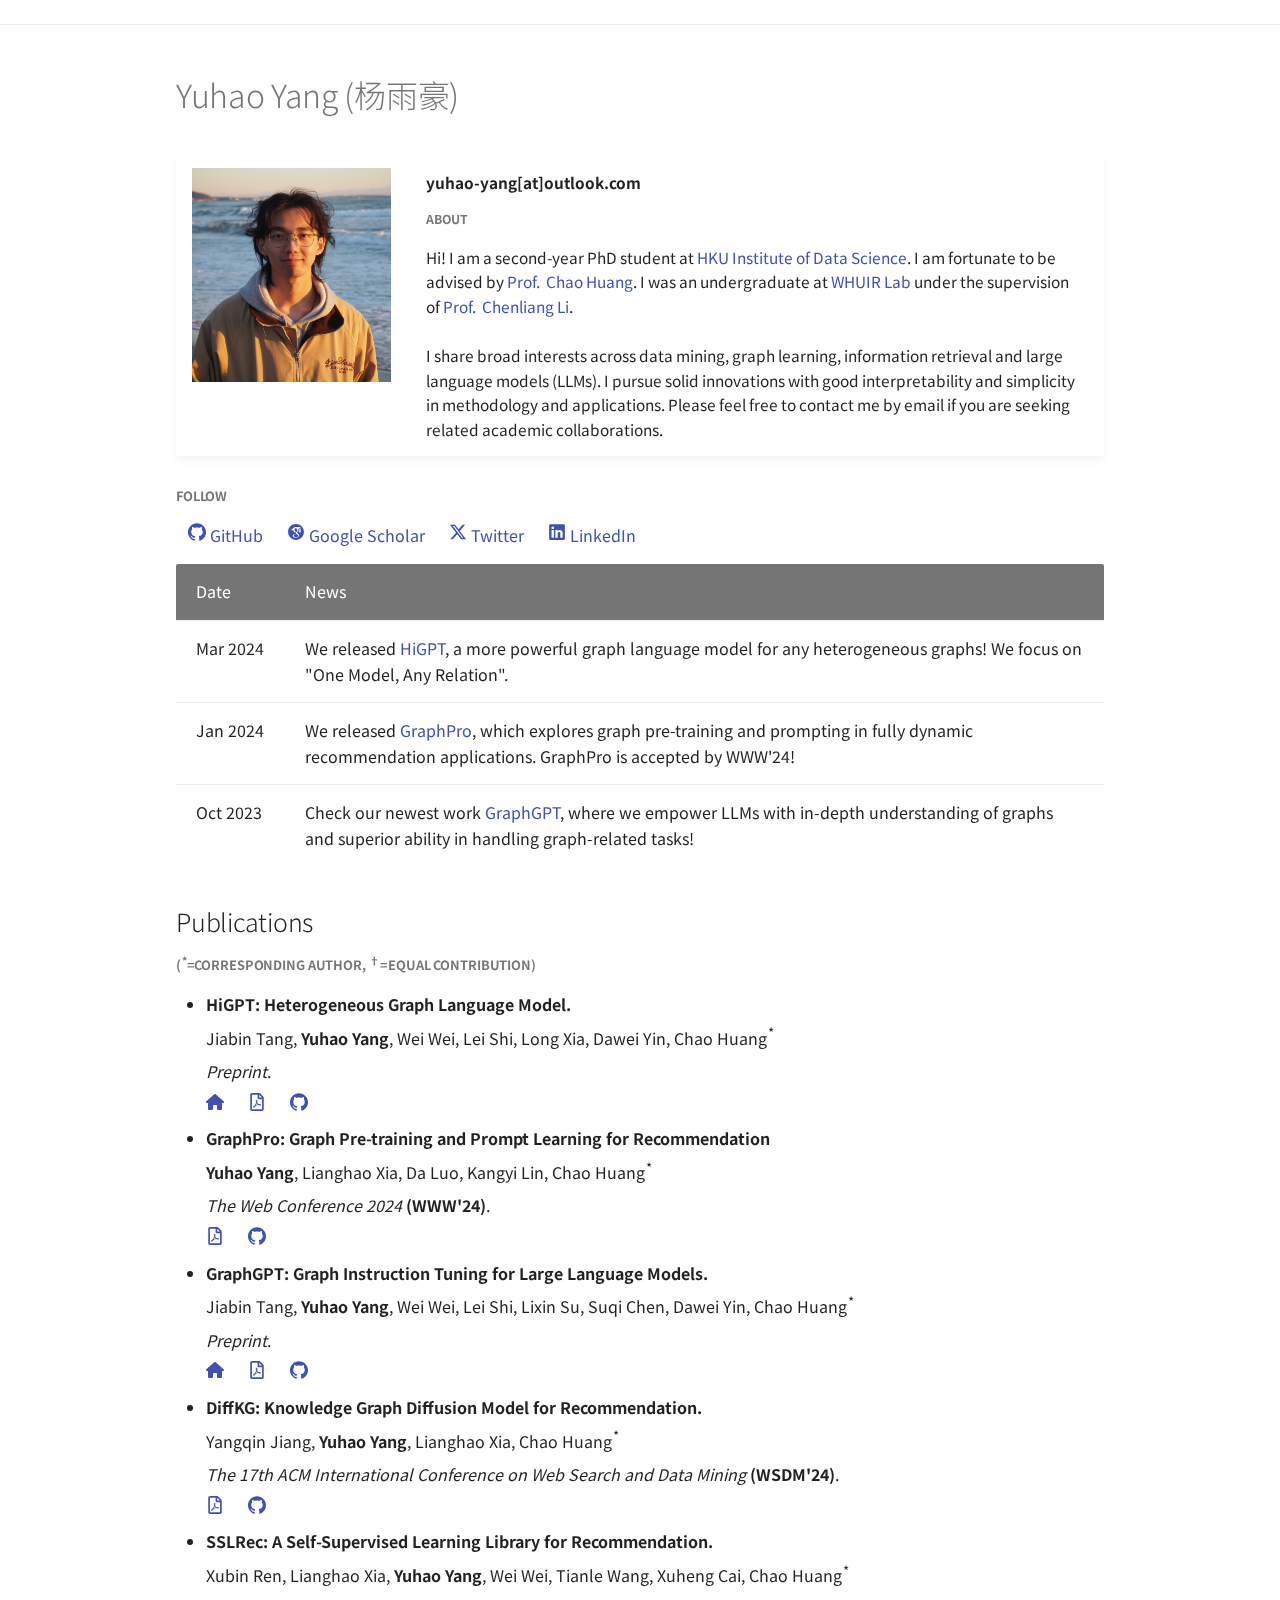
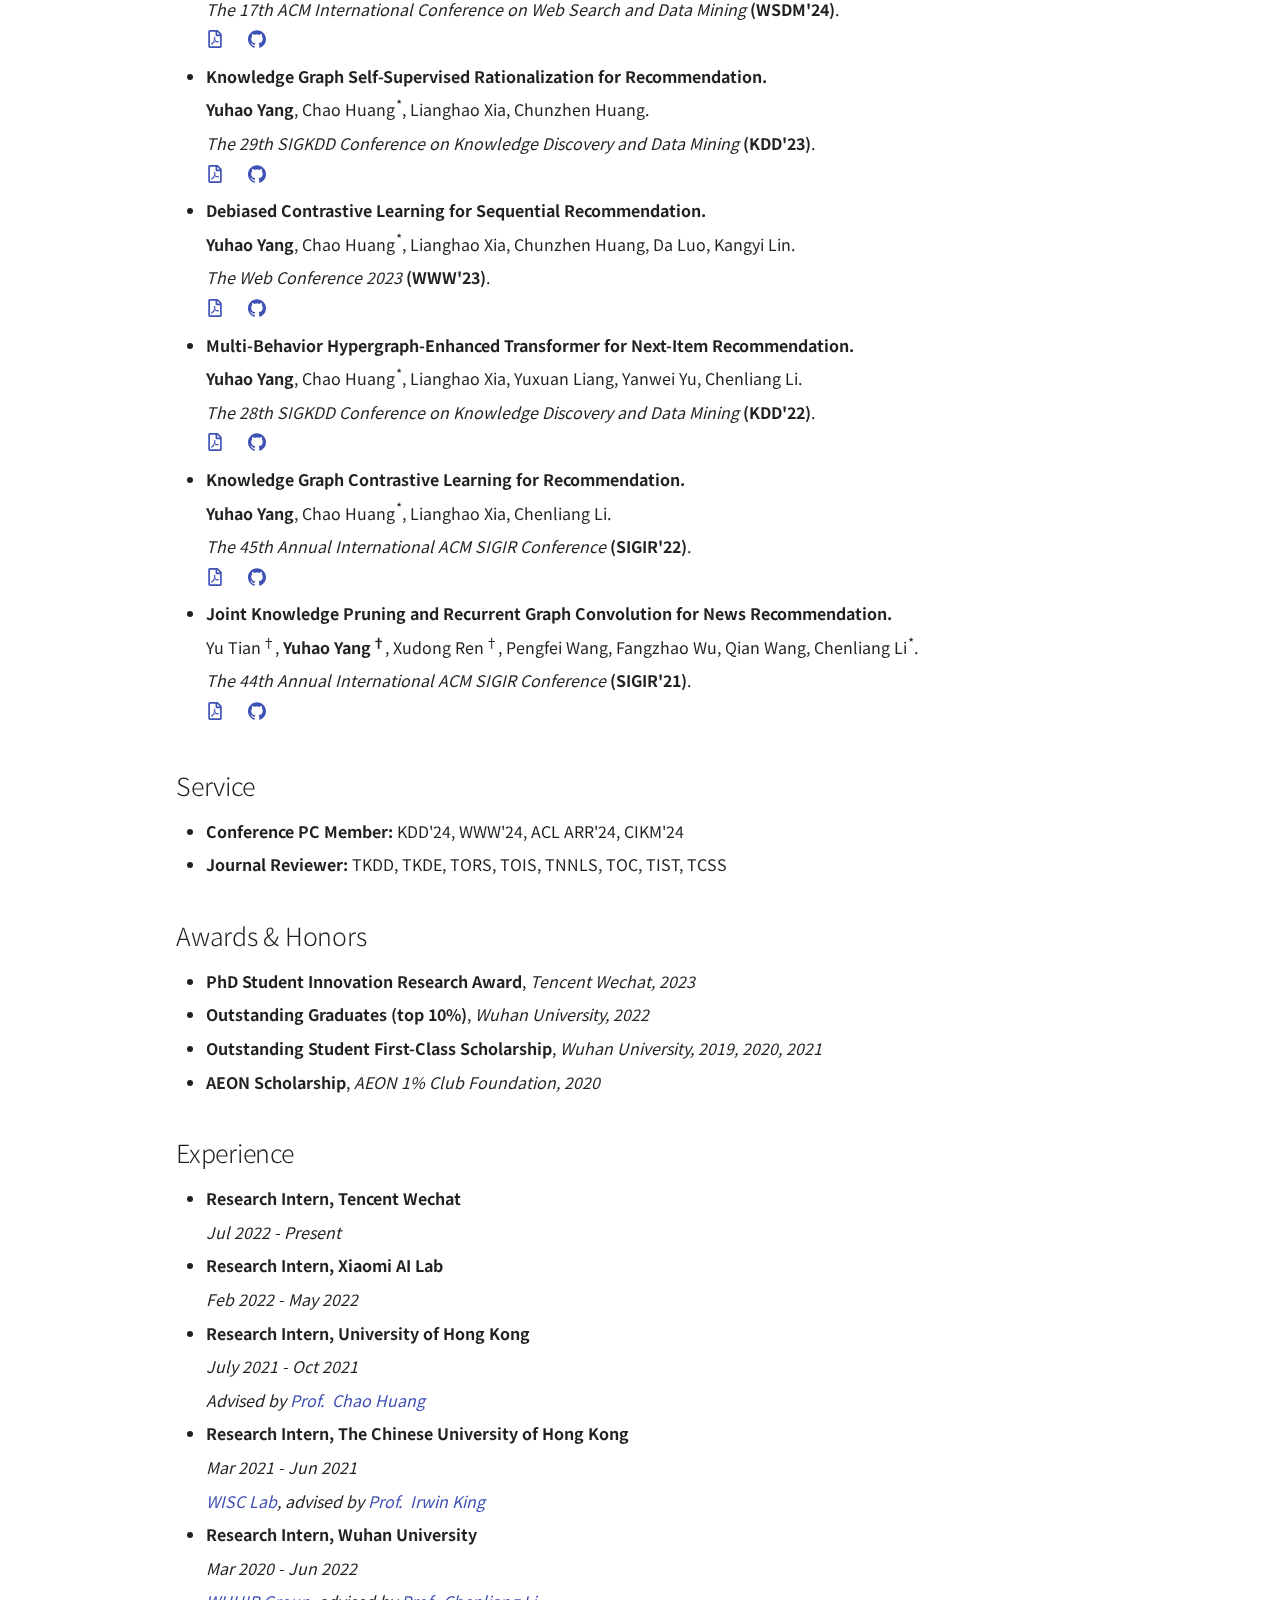
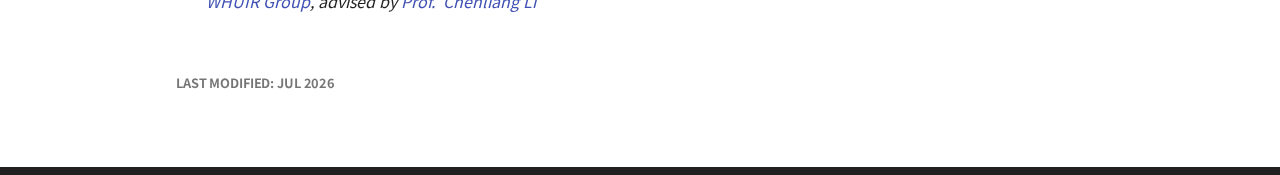
==== commit 647d54b8: "update" ====
--- a/index.html
+++ b/index.html
@@ -1,101 +1,108 @@
-
 <!doctype html>
 <html lang="en" class="no-js">
-  <head>
-    
-      <meta charset="utf-8">
-      <meta name="viewport" content="width=device-width,initial-scale=1">
-      
-      
-      
-      
-      <link rel="icon" href="img/favicon.ico">
-      <meta name="generator" content="mkdocs-1.1.2, mkdocs-material-7.1.1">
-    
-    
-      
-        <title>Yuhao Yang's Homepage</title>
-      
-    
-    
-      <link rel="stylesheet" href="assets/stylesheets/main.9299cb39.min.css">
-      
-        
-        <link rel="stylesheet" href="assets/stylesheets/palette.ef6f36e2.min.css">
-        
-          
-          
-          <meta name="theme-color" content="#ffffff">
-        
-      
-    
-    
-    
-      
-        
-        <link rel="preconnect" href="https://fonts.gstatic.com" crossorigin>
-        <link rel="stylesheet" href="https://fonts.googleapis.com/css?family=Noto+Sans+SC:300,400,400i,700%7C&display=fallback">
-        <style>:root{--md-text-font-family:"Noto Sans SC";--md-code-font-family:""}</style>
-      
-    
-    
-    
-      <link rel="stylesheet" href="stylesheets/extra.css">
-    
-    
-      
-	  <!-- Global site tag (gtag.js) - Google Analytics -->
-	  <script async src="https://www.googletagmanager.com/gtag/js?id=G-FGHNC7GCVQ"></script>
-	  <script>
-	  window.dataLayer = window.dataLayer || [];
-	  function gtag(){dataLayer.push(arguments);}
-	  gtag('js', new Date());
-
-	  gtag('config', 'G-FGHNC7GCVQ');
-	  </script>
-
-    <link rel="stylesheet" href="assets/stylesheets/my.css">
-    <script src="assets/javascripts/my.js"></script>
-    
-  </head>
-
-  
-    
-    
-    
-    
-    
-    <body dir="ltr" data-md-color-scheme="" data-md-color-primary="white" data-md-color-accent="blue">
-  
-    
-    <script>function __prefix(e){return new URL(".",location).pathname+"."+e}function __get(e,t=localStorage){return JSON.parse(t.getItem(__prefix(e)))}</script>
-    
-    <input class="md-toggle" data-md-toggle="drawer" type="checkbox" id="__drawer" autocomplete="off">
-    <input class="md-toggle" data-md-toggle="search" type="checkbox" id="__search" autocomplete="off">
-    <label class="md-overlay" for="__drawer"></label>
-    <div data-md-component="skip">
-      
-        
-        <a href="#yuhao-yang" class="md-skip">
-          Skip to content
-        </a>
-      
-    </div>
-    <div data-md-component="announce">
-      
-    </div>
-    
-      <header class="md-header" data-md-component="header">
-  <nav class="md-header__inner md-grid" aria-label="Header">
-    <a href="." title="Yuhao Yang (杨雨豪)" class="md-header__button md-logo" aria-label="Yuhao Yang (杨雨豪)" data-md-component="logo">
-      
-  <!-- <img src="img/favicon.ico" alt="logo"> -->
-
+
+<head>
+
+  <meta charset="utf-8">
+  <meta name="viewport" content="width=device-width,initial-scale=1">
+
+
+
+
+  <link rel="icon" href="img/favicon.ico">
+  <meta name="generator" content="mkdocs-1.1.2, mkdocs-material-7.1.1">
+
+
+
+  <title>Yuhao Yang's Homepage</title>
+
+
+
+  <link rel="stylesheet" href="assets/stylesheets/main.9299cb39.min.css">
+
+
+  <link rel="stylesheet" href="assets/stylesheets/palette.ef6f36e2.min.css">
+
+
+
+  <meta name="theme-color" content="#ffffff">
+
+
+
+
+
+
+
+  <link rel="preconnect" href="https://fonts.gstatic.com" crossorigin>
+  <link rel="stylesheet"
+    href="https://fonts.googleapis.com/css?family=Noto+Sans+SC:300,400,400i,700%7C&display=fallback">
+  <style>
+    :root {
+      --md-text-font-family: "Noto Sans SC";
+      --md-code-font-family: ""
+    }
+  </style>
+
+
+
+
+  <link rel="stylesheet" href="stylesheets/extra.css">
+
+
+
+  <!-- Global site tag (gtag.js) - Google Analytics -->
+  <script async src="https://www.googletagmanager.com/gtag/js?id=G-FGHNC7GCVQ"></script>
+  <script>
+    window.dataLayer = window.dataLayer || [];
+    function gtag() { dataLayer.push(arguments); }
+    gtag('js', new Date());
+
+    gtag('config', 'G-FGHNC7GCVQ');
+  </script>
+
+  <link rel="stylesheet" href="assets/stylesheets/my.css">
+  <script src="assets/javascripts/my.js"></script>
+
+</head>
+
+
+
+
+
+
+
+<body dir="ltr" data-md-color-scheme="" data-md-color-primary="white" data-md-color-accent="blue">
+
+
+  <script>function __prefix(e) { return new URL(".", location).pathname + "." + e } function __get(e, t = localStorage) { return JSON.parse(t.getItem(__prefix(e))) }</script>
+
+  <input class="md-toggle" data-md-toggle="drawer" type="checkbox" id="__drawer" autocomplete="off">
+  <input class="md-toggle" data-md-toggle="search" type="checkbox" id="__search" autocomplete="off">
+  <label class="md-overlay" for="__drawer"></label>
+  <div data-md-component="skip">
+
+
+    <a href="#yuhao-yang" class="md-skip">
+      Skip to content
     </a>
-    <!-- <label class="md-header__button md-icon" for="__drawer">
+
+  </div>
+  <div data-md-component="announce">
+
+  </div>
+
+  <header class="md-header" data-md-component="header">
+    <nav class="md-header__inner md-grid" aria-label="Header">
+      <a href="." title="Yuhao Yang (杨雨豪)" class="md-header__button md-logo" aria-label="Yuhao Yang (杨雨豪)"
+        data-md-component="logo">
+
+        <!-- <img src="img/favicon.ico" alt="logo"> -->
+
+      </a>
+      <!-- <label class="md-header__button md-icon" for="__drawer">
       <svg xmlns="http://www.w3.org/2000/svg" viewBox="0 0 24 24"><path d="M3 6h18v2H3V6m0 5h18v2H3v-2m0 5h18v2H3v-2z"/></svg>
     </label> -->
-    <!-- <div class="md-header__title" data-md-component="header-title">
+      <!-- <div class="md-header__title" data-md-component="header-title">
       <div class="md-header__ellipsis">
         <div class="md-header__topic">
           <span class="md-ellipsis">
@@ -111,121 +118,161 @@
         </div>
       </div>
     </div> -->
-    
-    
-    
+
+
+
       <label class="md-header__button md-icon" for="__search">
-        <svg xmlns="http://www.w3.org/2000/svg" viewBox="0 0 24 24"><path d="M9.5 3A6.5 6.5 0 0 1 16 9.5c0 1.61-.59 3.09-1.56 4.23l.27.27h.79l5 5-1.5 1.5-5-5v-.79l-.27-.27A6.516 6.516 0 0 1 9.5 16 6.5 6.5 0 0 1 3 9.5 6.5 6.5 0 0 1 9.5 3m0 2C7 5 5 7 5 9.5S7 14 9.5 14 14 12 14 9.5 12 5 9.5 5z"/></svg>
+        <svg xmlns="http://www.w3.org/2000/svg" viewBox="0 0 24 24">
+          <path
+            d="M9.5 3A6.5 6.5 0 0 1 16 9.5c0 1.61-.59 3.09-1.56 4.23l.27.27h.79l5 5-1.5 1.5-5-5v-.79l-.27-.27A6.516 6.516 0 0 1 9.5 16 6.5 6.5 0 0 1 3 9.5 6.5 6.5 0 0 1 9.5 3m0 2C7 5 5 7 5 9.5S7 14 9.5 14 14 12 14 9.5 12 5 9.5 5z" />
+        </svg>
       </label>
-      
-<div class="md-search" data-md-component="search" role="dialog">
-  <label class="md-search__overlay" for="__search"></label>
-  <div class="md-search__inner" role="search">
-    <form class="md-search__form" name="search">
-      <input type="text" class="md-search__input" name="query" aria-label="Search" placeholder="Search" autocapitalize="off" autocorrect="off" autocomplete="off" spellcheck="false" data-md-component="search-query" data-md-state="active" required>
-      <label class="md-search__icon md-icon" for="__search">
-        <svg xmlns="http://www.w3.org/2000/svg" viewBox="0 0 24 24"><path d="M9.5 3A6.5 6.5 0 0 1 16 9.5c0 1.61-.59 3.09-1.56 4.23l.27.27h.79l5 5-1.5 1.5-5-5v-.79l-.27-.27A6.516 6.516 0 0 1 9.5 16 6.5 6.5 0 0 1 3 9.5 6.5 6.5 0 0 1 9.5 3m0 2C7 5 5 7 5 9.5S7 14 9.5 14 14 12 14 9.5 12 5 9.5 5z"/></svg>
-        <svg xmlns="http://www.w3.org/2000/svg" viewBox="0 0 24 24"><path d="M20 11v2H8l5.5 5.5-1.42 1.42L4.16 12l7.92-7.92L13.5 5.5 8 11h12z"/></svg>
-      </label>
-      <button type="reset" class="md-search__icon md-icon" aria-label="Clear" tabindex="-1">
-        <svg xmlns="http://www.w3.org/2000/svg" viewBox="0 0 24 24"><path d="M19 6.41 17.59 5 12 10.59 6.41 5 5 6.41 10.59 12 5 17.59 6.41 19 12 13.41 17.59 19 19 17.59 13.41 12 19 6.41z"/></svg>
-      </button>
-    </form>
-    <div class="md-search__output">
-      <div class="md-search__scrollwrap" data-md-scrollfix>
-        <div class="md-search-result" data-md-component="search-result">
-          <div class="md-search-result__meta">
-            Initializing search
+
+      <div class="md-search" data-md-component="search" role="dialog">
+        <label class="md-search__overlay" for="__search"></label>
+        <div class="md-search__inner" role="search">
+          <form class="md-search__form" name="search">
+            <input type="text" class="md-search__input" name="query" aria-label="Search" placeholder="Search"
+              autocapitalize="off" autocorrect="off" autocomplete="off" spellcheck="false"
+              data-md-component="search-query" data-md-state="active" required>
+            <label class="md-search__icon md-icon" for="__search">
+              <svg xmlns="http://www.w3.org/2000/svg" viewBox="0 0 24 24">
+                <path
+                  d="M9.5 3A6.5 6.5 0 0 1 16 9.5c0 1.61-.59 3.09-1.56 4.23l.27.27h.79l5 5-1.5 1.5-5-5v-.79l-.27-.27A6.516 6.516 0 0 1 9.5 16 6.5 6.5 0 0 1 3 9.5 6.5 6.5 0 0 1 9.5 3m0 2C7 5 5 7 5 9.5S7 14 9.5 14 14 12 14 9.5 12 5 9.5 5z" />
+              </svg>
+              <svg xmlns="http://www.w3.org/2000/svg" viewBox="0 0 24 24">
+                <path d="M20 11v2H8l5.5 5.5-1.42 1.42L4.16 12l7.92-7.92L13.5 5.5 8 11h12z" />
+              </svg>
+            </label>
+            <button type="reset" class="md-search__icon md-icon" aria-label="Clear" tabindex="-1">
+              <svg xmlns="http://www.w3.org/2000/svg" viewBox="0 0 24 24">
+                <path
+                  d="M19 6.41 17.59 5 12 10.59 6.41 5 5 6.41 10.59 12 5 17.59 6.41 19 12 13.41 17.59 19 19 17.59 13.41 12 19 6.41z" />
+              </svg>
+            </button>
+          </form>
+          <div class="md-search__output">
+            <div class="md-search__scrollwrap" data-md-scrollfix>
+              <div class="md-search-result" data-md-component="search-result">
+                <div class="md-search-result__meta">
+                  Initializing search
+                </div>
+                <ol class="md-search-result__list"></ol>
+              </div>
+            </div>
           </div>
-          <ol class="md-search-result__list"></ol>
         </div>
       </div>
-    </div>
-  </div>
-</div>
-    
-    
-  </nav>
-</header>
-    
-    <div class="md-container" data-md-component="container">
-      
-      
-        
-          
-<nav class="md-tabs" aria-label="Tabs" data-md-component="tabs"  style="position: fixed;">
-  <div class="md-tabs__inner md-grid">
-    <ul class="md-tabs__list">
-      
-        
-  
-  
-    
-  
-
-
-  <!-- <li class="md-tabs__item">
+
+
+    </nav>
+  </header>
+
+  <div class="md-container" data-md-component="container">
+
+
+
+
+    <nav class="md-tabs" aria-label="Tabs" data-md-component="tabs" style="position: fixed;">
+      <div class="md-tabs__inner md-grid">
+        <ul class="md-tabs__list">
+
+
+
+
+
+
+
+
+          <!-- <li class="md-tabs__item">
     <a href="." class="md-tabs__link md-tabs__link--active">
       Home
     </a>
   </li> -->
 
-      
-        
-  
-  
-
-
-  <!-- <li class="md-tabs__item">
+
+
+
+
+
+
+          <!-- <li class="md-tabs__item">
     <a href="research/" class="md-tabs__link">
       Research
     </a>
   </li> -->
 
-      
-    </ul>
-  </div>
-</nav>
-        
-      
-      <main class="md-main" data-md-component="main">
-        <div class="md-main__inner md-grid">
-
-          <div class="md-content" data-md-component="content">
-            <article class="md-content__inner md-typeset">
-              
-                
-<!-- bio -->
-              
-
-<h1 id="yuhao-yang">Yuhao Yang (杨雨豪)</h1>
-
-<table>
-  <tr>
-      <td style="vertical-align: top;"><img alt="" src="img/selfie.jpg" id="myImage" style="max-height: 870px;"/></td>
-      <td class="text-content" id="myText">
-        <strong>yuhao-yang[at]outlook.com</strong>
-        <h5 id="about">About</h5>
-        <p>Hi! I am a second-year PhD student at <a href="https://datascience.hku.hk">HKU Institute of Data Science</a>. I am fortunate to be advised by <a href="https://sites.google.com/view/chaoh/home">Prof. &nbsp;Chao Huang</a>. I was an undergraduate at <a href="https://github.com/WHUIR">WHUIR Lab</a> under the supervision of <a href="http://www.lichenliang.net/">Prof. &nbsp;Chenliang Li</a>.
-        <br><br>
-        I share broad interests across data mining, graph learning, information retrieval and large language models (LLMs). I pursue solid innovations with good interpretability and simplicity in methodology and applications. Please feel free to contact me by email if you are seeking related academic collaborations.</p>
-      </td>
-  </tr>
-</table>
-
-
-<!-- 使用类名 "clear-float" 来清除浮动 -->
-<div class="clear-float"></div>
-
-<!-- social contact -->
-<br>
-<h5 id="social">Follow</h5>
-<p>&nbsp;&nbsp;&nbsp;<a href="https://github.com/yuh-yang"><span class="twemoji github"><svg role="img" viewBox="0 0 24 24" xmlns="http://www.w3.org/2000/svg"><title>GitHub</title><path d="M12 .297c-6.63 0-12 5.373-12 12 0 5.303 3.438 9.8 8.205 11.385.6.113.82-.258.82-.577 0-.285-.01-1.04-.015-2.04-3.338.724-4.042-1.61-4.042-1.61C4.422 18.07 3.633 17.7 3.633 17.7c-1.087-.744.084-.729.084-.729 1.205.084 1.838 1.236 1.838 1.236 1.07 1.835 2.809 1.305 3.495.998.108-.776.417-1.305.76-1.605-2.665-.3-5.466-1.332-5.466-5.93 0-1.31.465-2.38 1.235-3.22-.135-.303-.54-1.523.105-3.176 0 0 1.005-.322 3.3 1.23.96-.267 1.98-.399 3-.405 1.02.006 2.04.138 3 .405 2.28-1.552 3.285-1.23 3.285-1.23.645 1.653.24 2.873.12 3.176.765.84 1.23 1.91 1.23 3.22 0 4.61-2.805 5.625-5.475 5.92.42.36.81 1.096.81 2.22 0 1.606-.015 2.896-.015 3.286 0 .315.21.69.825.57C20.565 22.092 24 17.592 24 12.297c0-6.627-5.373-12-12-12"/></svg></span> GitHub</a> &emsp; <a href="https://scholar.google.com/citations?user=kCGC_DMAAAAJ"><span class="twemoji google-scholar"><svg xmlns="http://www.w3.org/2000/svg"  viewBox="0 0 50 50"><path d="M 25 3 C 12.85 3 3 12.85 3 25 C 3 37.15 12.85 47 25 47 C 37.15 47 47 37.15 47 25 C 47 12.85 37.15 3 25 3 z M 21 11 L 38 11 L 36.980469 11.880859 C 36.980469 11.920859 37 11.96 37 12 L 37 17.279297 C 37.6 17.619297 38 18.26 38 19 L 38 25 C 38 26.1 37.1 27 36 27 C 34.9 27 34 26.1 34 25 L 34 19 C 34 18.26 34.4 17.619297 35 17.279297 L 35 13.570312 L 31.410156 16.650391 C 31.760156 17.350391 32 18.200234 32 19.240234 C 32 21.960234 30.480703 23.309766 28.970703 24.509766 C 28.500703 24.989766 27.949219 25.510312 27.949219 26.320312 C 27.949219 27.120313 28.500391 27.570625 28.900391 27.890625 L 30.189453 28.919922 C 31.779453 30.279922 33.220703 31.530547 33.220703 34.060547 C 33.220703 37.510547 29.930469 41 23.730469 41 C 18.500469 41 15.980469 38.47 15.980469 35.75 C 15.980469 34.43 16.629766 32.559531 18.759766 31.269531 C 20.989766 29.879531 24.020391 29.690078 25.650391 29.580078 C 25.140391 28.920078 24.560547 28.230078 24.560547 27.080078 C 24.560547 26.470078 24.749687 26.100391 24.929688 25.650391 C 24.529688 25.690391 24.129531 25.730469 23.769531 25.730469 C 19.969531 25.730469 17.799297 22.85 17.779297 20 L 11 20 L 21 11 z M 24.269531 14.240234 C 23.339531 14.240234 22.33 14.710938 21.75 15.460938 C 21.14 16.220938 20.949219 17.210156 20.949219 18.160156 C 20.949219 20.620156 22.370938 24.699219 25.460938 24.699219 C 26.370938 24.699219 27.339922 24.259922 27.919922 23.669922 C 28.739922 22.819922 28.820312 21.65 28.820312 21 C 28.820312 18.35 27.269531 14.240234 24.269531 14.240234 z M 26.039062 30.609375 C 25.719062 30.609375 23.769766 30.679219 22.259766 31.199219 C 21.459766 31.499219 19.160156 32.370469 19.160156 34.980469 C 19.160156 37.590469 21.64 39.460938 25.5 39.460938 C 28.97 39.460938 30.800781 37.760234 30.800781 35.490234 C 30.800781 33.620234 29.620859 32.630391 26.880859 30.650391 C 26.590859 30.610391 26.409063 30.609375 26.039062 30.609375 z"/></svg></span> Google Scholar</a> &emsp; <a href="https://twitter.com/YuhaoYa32483766"><span class="twemoji"><svg xmlns="http://www.w3.org/2000/svg" height="1em" viewBox="0 0 512 512"><!--! Font Awesome Free 6.4.2 by @fontawesome - https://fontawesome.com License - https://fontawesome.com/license (Commercial License) Copyright 2023 Fonticons, Inc. --><path d="M389.2 48h70.6L305.6 224.2 487 464H345L233.7 318.6 106.5 464H35.8L200.7 275.5 26.8 48H172.4L272.9 180.9 389.2 48zM364.4 421.8h39.1L151.1 88h-42L364.4 421.8z"/></svg></span> Twitter</a> &emsp; <a href="https://www.linkedin.com/in/yuhao-yang-418a521a4/"><span class="twemoji"><svg xmlns="http://www.w3.org/2000/svg" height="1em" viewBox="0 0 448 512"><!--! Font Awesome Free 6.4.2 by @fontawesome - https://fontawesome.com License - https://fontawesome.com/license (Commercial License) Copyright 2023 Fonticons, Inc. --><path d="M416 32H31.9C14.3 32 0 46.5 0 64.3v383.4C0 465.5 14.3 480 31.9 480H416c17.6 0 32-14.5 32-32.3V64.3c0-17.8-14.4-32.3-32-32.3zM135.4 416H69V202.2h66.5V416zm-33.2-243c-21.3 0-38.5-17.3-38.5-38.5S80.9 96 102.2 96c21.2 0 38.5 17.3 38.5 38.5 0 21.3-17.2 38.5-38.5 38.5zm282.1 243h-66.4V312c0-24.8-.5-56.7-34.5-56.7-34.6 0-39.9 27-39.9 54.9V416h-66.4V202.2h63.7v29.2h.9c8.9-16.8 30.6-34.5 62.9-34.5 67.2 0 79.7 44.3 79.7 101.9V416z"/></svg></span> LinkedIn</a></p>
-
-<!-- News -->
-<!-- <br> -->
-<!-- <h5 id="news">News</h5> -->
-<!-- <div style="font-size:medium">
+
+        </ul>
+      </div>
+    </nav>
+
+
+    <main class="md-main" data-md-component="main">
+      <div class="md-main__inner md-grid">
+
+        <div class="md-content" data-md-component="content">
+          <article class="md-content__inner md-typeset">
+
+
+            <!-- bio -->
+
+
+            <h1 id="yuhao-yang">Yuhao Yang (杨雨豪)</h1>
+
+            <table>
+              <tr>
+                <td style="vertical-align: top;"><img alt="" src="img/selfie.jpg" id="myImage"
+                    style="max-height: 870px;" /></td>
+                <td class="text-content" id="myText">
+                  <strong>yuhao-yang[at]outlook.com</strong>
+                  <h5 id="about">About</h5>
+                  <p>Hi! I am a second-year PhD student at <a href="https://datascience.hku.hk">HKU Institute of Data
+                      Science</a>. I am fortunate to be advised by <a
+                      href="https://sites.google.com/view/chaoh/home">Prof. &nbsp;Chao Huang</a>. I was an undergraduate
+                    at <a href="https://github.com/WHUIR">WHUIR Lab</a> under the supervision of <a
+                      href="http://www.lichenliang.net/">Prof. &nbsp;Chenliang Li</a>.
+                    <br><br>
+                    I share broad interests across data mining, graph learning, information retrieval and large language
+                    models (LLMs). I pursue solid innovations with good interpretability and simplicity in methodology
+                    and applications. Please feel free to contact me by email if you are seeking related academic
+                    collaborations.
+                  </p>
+                </td>
+              </tr>
+            </table>
+
+            <!-- 使用类名 "clear-float" 来清除浮动 -->
+            <div class="clear-float"></div>
+
+            <!-- social contact -->
+            <!-- <br> -->
+            <h5 id="social">Follow</h5>
+            <p>&nbsp;&nbsp;&nbsp;<a href="https://github.com/yuh-yang"><span class="twemoji github"><svg role="img"
+                    viewBox="0 0 24 24" xmlns="http://www.w3.org/2000/svg">
+                    <title>GitHub</title>
+                    <path
+                      d="M12 .297c-6.63 0-12 5.373-12 12 0 5.303 3.438 9.8 8.205 11.385.6.113.82-.258.82-.577 0-.285-.01-1.04-.015-2.04-3.338.724-4.042-1.61-4.042-1.61C4.422 18.07 3.633 17.7 3.633 17.7c-1.087-.744.084-.729.084-.729 1.205.084 1.838 1.236 1.838 1.236 1.07 1.835 2.809 1.305 3.495.998.108-.776.417-1.305.76-1.605-2.665-.3-5.466-1.332-5.466-5.93 0-1.31.465-2.38 1.235-3.22-.135-.303-.54-1.523.105-3.176 0 0 1.005-.322 3.3 1.23.96-.267 1.98-.399 3-.405 1.02.006 2.04.138 3 .405 2.28-1.552 3.285-1.23 3.285-1.23.645 1.653.24 2.873.12 3.176.765.84 1.23 1.91 1.23 3.22 0 4.61-2.805 5.625-5.475 5.92.42.36.81 1.096.81 2.22 0 1.606-.015 2.896-.015 3.286 0 .315.21.69.825.57C20.565 22.092 24 17.592 24 12.297c0-6.627-5.373-12-12-12" />
+                  </svg></span> GitHub</a> &emsp; <a href="https://scholar.google.com/citations?user=kCGC_DMAAAAJ"><span
+                  class="twemoji google-scholar"><svg xmlns="http://www.w3.org/2000/svg" viewBox="0 0 50 50">
+                    <path
+                      d="M 25 3 C 12.85 3 3 12.85 3 25 C 3 37.15 12.85 47 25 47 C 37.15 47 47 37.15 47 25 C 47 12.85 37.15 3 25 3 z M 21 11 L 38 11 L 36.980469 11.880859 C 36.980469 11.920859 37 11.96 37 12 L 37 17.279297 C 37.6 17.619297 38 18.26 38 19 L 38 25 C 38 26.1 37.1 27 36 27 C 34.9 27 34 26.1 34 25 L 34 19 C 34 18.26 34.4 17.619297 35 17.279297 L 35 13.570312 L 31.410156 16.650391 C 31.760156 17.350391 32 18.200234 32 19.240234 C 32 21.960234 30.480703 23.309766 28.970703 24.509766 C 28.500703 24.989766 27.949219 25.510312 27.949219 26.320312 C 27.949219 27.120313 28.500391 27.570625 28.900391 27.890625 L 30.189453 28.919922 C 31.779453 30.279922 33.220703 31.530547 33.220703 34.060547 C 33.220703 37.510547 29.930469 41 23.730469 41 C 18.500469 41 15.980469 38.47 15.980469 35.75 C 15.980469 34.43 16.629766 32.559531 18.759766 31.269531 C 20.989766 29.879531 24.020391 29.690078 25.650391 29.580078 C 25.140391 28.920078 24.560547 28.230078 24.560547 27.080078 C 24.560547 26.470078 24.749687 26.100391 24.929688 25.650391 C 24.529688 25.690391 24.129531 25.730469 23.769531 25.730469 C 19.969531 25.730469 17.799297 22.85 17.779297 20 L 11 20 L 21 11 z M 24.269531 14.240234 C 23.339531 14.240234 22.33 14.710938 21.75 15.460938 C 21.14 16.220938 20.949219 17.210156 20.949219 18.160156 C 20.949219 20.620156 22.370938 24.699219 25.460938 24.699219 C 26.370938 24.699219 27.339922 24.259922 27.919922 23.669922 C 28.739922 22.819922 28.820312 21.65 28.820312 21 C 28.820312 18.35 27.269531 14.240234 24.269531 14.240234 z M 26.039062 30.609375 C 25.719062 30.609375 23.769766 30.679219 22.259766 31.199219 C 21.459766 31.499219 19.160156 32.370469 19.160156 34.980469 C 19.160156 37.590469 21.64 39.460938 25.5 39.460938 C 28.97 39.460938 30.800781 37.760234 30.800781 35.490234 C 30.800781 33.620234 29.620859 32.630391 26.880859 30.650391 C 26.590859 30.610391 26.409063 30.609375 26.039062 30.609375 z" />
+                  </svg></span> Google Scholar</a> &emsp; <a href="https://twitter.com/YuhaoYa32483766"><span
+                  class="twemoji"><svg xmlns="http://www.w3.org/2000/svg" height="1em"
+                    viewBox="0 0 512 512"><!--! Font Awesome Free 6.4.2 by @fontawesome - https://fontawesome.com License - https://fontawesome.com/license (Commercial License) Copyright 2023 Fonticons, Inc. -->
+                    <path
+                      d="M389.2 48h70.6L305.6 224.2 487 464H345L233.7 318.6 106.5 464H35.8L200.7 275.5 26.8 48H172.4L272.9 180.9 389.2 48zM364.4 421.8h39.1L151.1 88h-42L364.4 421.8z" />
+                  </svg></span> Twitter</a> &emsp; <a href="https://www.linkedin.com/in/yuhao-yang-418a521a4/"><span
+                  class="twemoji"><svg xmlns="http://www.w3.org/2000/svg" height="1em"
+                    viewBox="0 0 448 512"><!--! Font Awesome Free 6.4.2 by @fontawesome - https://fontawesome.com License - https://fontawesome.com/license (Commercial License) Copyright 2023 Fonticons, Inc. -->
+                    <path
+                      d="M416 32H31.9C14.3 32 0 46.5 0 64.3v383.4C0 465.5 14.3 480 31.9 480H416c17.6 0 32-14.5 32-32.3V64.3c0-17.8-14.4-32.3-32-32.3zM135.4 416H69V202.2h66.5V416zm-33.2-243c-21.3 0-38.5-17.3-38.5-38.5S80.9 96 102.2 96c21.2 0 38.5 17.3 38.5 38.5 0 21.3-17.2 38.5-38.5 38.5zm282.1 243h-66.4V312c0-24.8-.5-56.7-34.5-56.7-34.6 0-39.9 27-39.9 54.9V416h-66.4V202.2h63.7v29.2h.9c8.9-16.8 30.6-34.5 62.9-34.5 67.2 0 79.7 44.3 79.7 101.9V416z" />
+                  </svg></span> LinkedIn</a></p>
+
+            <!-- News -->
+            <!-- <br> -->
+            <!-- <h5 id="news">News</h5> -->
+            <!-- <div style="font-size:medium">
 <p>Oct 2023 &emsp; Check our newest work <a href="https://graphgpt.github.io">GraphGPT</a>, where we empower LLMs with in-depth understanding of graphs and superior ability in handling graph-related tasks!</p>
 <p>Jul 2023 &emsp; One paper is accepted by KDD'2023.</p>
 <p>Jun 2023 &emsp; We are releasing our <a href="https://github.com/HKUDS/SSLRec">SSLRec Library</a> for self-supervised recommenders! Try it and feedback us!</p>
@@ -233,195 +280,352 @@
 <p>Jun 2022 &emsp; I'll join Tencent Wechat as a research intern!</p>
 <p>Jun 2022 &emsp; I graduted from WHU! <em>山水一程，三生有幸。</em></p>
 </div> -->
-<div>
-  <table style="font-size:medium">
-      <tr>
-          <th>Date</th>
-          <th>News</th>
-      </tr>
-      <tr>
-        <td id="date">Jan 2024</td>
-        <td>We released <a href="https://github.com/HKUDS/GraphPro">GraphPro</a>, which explores graph pre-training and prompting in fully dynamic recommendation applications, and is accepted by WWW'24!</td>
-    </tr>
-      <tr>
-          <td id="date">Oct 2023</td>
-          <td>Check our newest work <a href="https://graphgpt.github.io">GraphGPT</a>, where we empower LLMs with in-depth understanding of graphs and superior ability in handling graph-related tasks!</td>
-      </tr>
-      <tr>
-          <td id="date">Jul 2023</td>
-          <td>One paper is accepted by KDD'2023.</td>
-      </tr>
-      <tr>
-          <td id="date">Jun 2023</td>
-          <td>We released our <a href="https://github.com/HKUDS/SSLRec">SSLRec Library</a> for self-supervised recommenders! Try it and feedback us!</td>
-      </tr>
-      <tr>
-          <td id="date">Jan 2023</td>
-          <td>One paper is accepted by WWW'2023.</td>
-      </tr>
-      <tr>
-          <td id="date">Jun 2022</td>
-          <td>I'll join Tencent Wechat as a research intern!</td>
-      </tr>
-      <tr>
-          <td id="date">Jun 2022</td>
-          <td>I graduated from WHU! <em>山水一程，三生有幸。</em></td>
-      </tr>
-  </table>
-</div>
-
-
-<!-- <h5 id="cv">CV</h5>
+            <div style="height: 300px; overflow-x: auto; scrollbar-width: thin;">
+              <table style="font-size:medium">
+                <tr>
+                  <th>Date</th>
+                  <th>News</th>
+                </tr>
+                <tr>
+                  <td id="date">Mar 2024</td>
+                  <td>We released <a href="https://higpt-hku.github.io">HiGPT</a>, a more powerful graph language model for any heterogeneous graphs! We focus on "One Model, Any Relation".
+                  </td>
+                </tr>
+                <tr>
+                  <td id="date">Jan 2024</td>
+                  <td>We released <a href="https://github.com/HKUDS/GraphPro">GraphPro</a>, which explores graph
+                    pre-training and prompting in fully dynamic recommendation applications. GraphPro is accepted by WWW'24!
+                  </td>
+                </tr>
+                <tr>
+                  <td id="date">Oct 2023</td>
+                  <td>Check our newest work <a href="https://graphgpt.github.io">GraphGPT</a>, where we empower LLMs
+                    with in-depth understanding of graphs and superior ability in handling graph-related tasks!</td>
+                </tr>
+                <tr>
+                  <td id="date">Jul 2023</td>
+                  <td>One paper is accepted by KDD'2023.</td>
+                </tr>
+                <tr>
+                  <td id="date">Jun 2023</td>
+                  <td>We released our <a href="https://github.com/HKUDS/SSLRec">SSLRec Library</a> for self-supervised
+                    recommenders! Try it and feedback us!</td>
+                </tr>
+                <tr>
+                  <td id="date">Jan 2023</td>
+                  <td>One paper is accepted by WWW'2023.</td>
+                </tr>
+                <tr>
+                  <td id="date">Jun 2022</td>
+                  <td>I'll join Tencent Wechat as a research intern!</td>
+                </tr>
+                <tr>
+                  <td id="date">Jun 2022</td>
+                  <td>I graduated from WHU! <em>山水一程，三生有幸。</em></td>
+                </tr>
+              </table>
+            </div>
+
+
+            <!-- <h5 id="cv">CV</h5>
 <p><a href="./resources/CV_yuhaoyang.pdf"><span class="twemoji"><svg xmlns="http://www.w3.org/2000/svg" viewBox="0 0 384 512"><path d="M369.9 97.9 286 14C277 5 264.8-.1 252.1-.1H48C21.5 0 0 21.5 0 48v416c0 26.5 21.5 48 48 48h288c26.5 0 48-21.5 48-48V131.9c0-12.7-5.1-25-14.1-34zM332.1 128H256V51.9l76.1 76.1zM48 464V48h160v104c0 13.3 10.7 24 24 24h104v288H48zm250.2-143.7c-12.2-12-47-8.7-64.4-6.5-17.2-10.5-28.7-25-36.8-46.3 3.9-16.1 10.1-40.6 5.4-56-4.2-26.2-37.8-23.6-42.6-5.9-4.4 16.1-.4 38.5 7 67.1-10 23.9-24.9 56-35.4 74.4-20 10.3-47 26.2-51 46.2-3.3 15.8 26 55.2 76.1-31.2 22.4-7.4 46.8-16.5 68.4-20.1 18.9 10.2 41 17 55.8 17 25.5 0 28-28.2 17.5-38.7zm-198.1 77.8c5.1-13.7 24.5-29.5 30.4-35-19 30.3-30.4 35.7-30.4 35zm81.6-190.6c7.4 0 6.7 32.1 1.8 40.8-4.4-13.9-4.3-40.8-1.8-40.8zm-24.4 136.6c9.7-16.9 18-37 24.7-54.7 8.3 15.1 18.9 27.2 30.1 35.5-20.8 4.3-38.9 13.1-54.8 19.2zm131.6-5s-5 6-37.3-7.8c35.1-2.6 40.9 5.4 37.3 7.8z"/></svg></span></a></p> -->
 
-<!-- publications -->
-
-<h2 id="publications">Publications</h2>
-<h5 id="corresponding-author-equal-contribution">(<sup>*</sup>=corresponding author, <sup>†</sup>=Equal Contribution)</h5>
-<div style="font-size:medium">
-<ul>
-
-  <li>
-    <p><strong>GraphPro: Graph Pre-training and Prompt Learning for Recommendation</strong></p>
-    <p><strong>Yuhao Yang</strong>, Lianghao Xia, Da Luo, Kangyi Lin, Chao Huang<sup>*</sup></p>
-    <p><em>The Web Conference 2024</em> <strong>(WWW'24)</strong>.</p>
-    <p><a href="https://arxiv.org/pdf/2311.16716.pdf"><span class="twemoji"><svg xmlns="http://www.w3.org/2000/svg" viewBox="0 0 384 512"><path d="M369.9 97.9 286 14C277 5 264.8-.1 252.1-.1H48C21.5 0 0 21.5 0 48v416c0 26.5 21.5 48 48 48h288c26.5 0 48-21.5 48-48V131.9c0-12.7-5.1-25-14.1-34zM332.1 128H256V51.9l76.1 76.1zM48 464V48h160v104c0 13.3 10.7 24 24 24h104v288H48zm250.2-143.7c-12.2-12-47-8.7-64.4-6.5-17.2-10.5-28.7-25-36.8-46.3 3.9-16.1 10.1-40.6 5.4-56-4.2-26.2-37.8-23.6-42.6-5.9-4.4 16.1-.4 38.5 7 67.1-10 23.9-24.9 56-35.4 74.4-20 10.3-47 26.2-51 46.2-3.3 15.8 26 55.2 76.1-31.2 22.4-7.4 46.8-16.5 68.4-20.1 18.9 10.2 41 17 55.8 17 25.5 0 28-28.2 17.5-38.7zm-198.1 77.8c5.1-13.7 24.5-29.5 30.4-35-19 30.3-30.4 35.7-30.4 35zm81.6-190.6c7.4 0 6.7 32.1 1.8 40.8-4.4-13.9-4.3-40.8-1.8-40.8zm-24.4 136.6c9.7-16.9 18-37 24.7-54.7 8.3 15.1 18.9 27.2 30.1 35.5-20.8 4.3-38.9 13.1-54.8 19.2zm131.6-5s-5 6-37.3-7.8c35.1-2.6 40.9 5.4 37.3 7.8z"/></svg></span></a> &emsp; <a href="https://github.com/HKUDS/GraphPro"><span class="twemoji github"><svg role="img" viewBox="0 0 24 24" xmlns="http://www.w3.org/2000/svg"><title>GitHub</title><path d="M12 .297c-6.63 0-12 5.373-12 12 0 5.303 3.438 9.8 8.205 11.385.6.113.82-.258.82-.577 0-.285-.01-1.04-.015-2.04-3.338.724-4.042-1.61-4.042-1.61C4.422 18.07 3.633 17.7 3.633 17.7c-1.087-.744.084-.729.084-.729 1.205.084 1.838 1.236 1.838 1.236 1.07 1.835 2.809 1.305 3.495.998.108-.776.417-1.305.76-1.605-2.665-.3-5.466-1.332-5.466-5.93 0-1.31.465-2.38 1.235-3.22-.135-.303-.54-1.523.105-3.176 0 0 1.005-.322 3.3 1.23.96-.267 1.98-.399 3-.405 1.02.006 2.04.138 3 .405 2.28-1.552 3.285-1.23 3.285-1.23.645 1.653.24 2.873.12 3.176.765.84 1.23 1.91 1.23 3.22 0 4.61-2.805 5.625-5.475 5.92.42.36.81 1.096.81 2.22 0 1.606-.015 2.896-.015 3.286 0 .315.21.69.825.57C20.565 22.092 24 17.592 24 12.297c0-6.627-5.373-12-12-12"/></svg></span></a></p>
-    </li>
-
-  <li>
-    <p><strong>GraphGPT: Graph Instruction Tuning for Large Language Models.</strong></p>
-    <p>Jiabin Tang, <strong>Yuhao Yang</strong>, Wei Wei, Lei Shi, Lixin Su, Suqi Chen, Dawei Yin, Chao Huang<sup>*</sup></p>
-    <p><em>Preprint</em>.</p>
-    <p><a href="https://graphgpt.github.io"><span class="twemoji"><svg xmlns="http://www.w3.org/2000/svg" height="1em" viewBox="0 0 576 512"><path d="M575.8 255.5c0 18-15 32.1-32 32.1h-32l.7 160.2c0 2.7-.2 5.4-.5 8.1V472c0 22.1-17.9 40-40 40H456c-1.1 0-2.2 0-3.3-.1c-1.4 .1-2.8 .1-4.2 .1H416 392c-22.1 0-40-17.9-40-40V448 384c0-17.7-14.3-32-32-32H256c-17.7 0-32 14.3-32 32v64 24c0 22.1-17.9 40-40 40H160 128.1c-1.5 0-3-.1-4.5-.2c-1.2 .1-2.4 .2-3.6 .2H104c-22.1 0-40-17.9-40-40V360c0-.9 0-1.9 .1-2.8V287.6H32c-18 0-32-14-32-32.1c0-9 3-17 10-24L266.4 8c7-7 15-8 22-8s15 2 21 7L564.8 231.5c8 7 12 15 11 24z"/></svg></span></a> &emsp; <a href="https://arxiv.org/abs/2310.13023"><span class="twemoji"><svg xmlns="http://www.w3.org/2000/svg" viewBox="0 0 384 512"><path d="M369.9 97.9 286 14C277 5 264.8-.1 252.1-.1H48C21.5 0 0 21.5 0 48v416c0 26.5 21.5 48 48 48h288c26.5 0 48-21.5 48-48V131.9c0-12.7-5.1-25-14.1-34zM332.1 128H256V51.9l76.1 76.1zM48 464V48h160v104c0 13.3 10.7 24 24 24h104v288H48zm250.2-143.7c-12.2-12-47-8.7-64.4-6.5-17.2-10.5-28.7-25-36.8-46.3 3.9-16.1 10.1-40.6 5.4-56-4.2-26.2-37.8-23.6-42.6-5.9-4.4 16.1-.4 38.5 7 67.1-10 23.9-24.9 56-35.4 74.4-20 10.3-47 26.2-51 46.2-3.3 15.8 26 55.2 76.1-31.2 22.4-7.4 46.8-16.5 68.4-20.1 18.9 10.2 41 17 55.8 17 25.5 0 28-28.2 17.5-38.7zm-198.1 77.8c5.1-13.7 24.5-29.5 30.4-35-19 30.3-30.4 35.7-30.4 35zm81.6-190.6c7.4 0 6.7 32.1 1.8 40.8-4.4-13.9-4.3-40.8-1.8-40.8zm-24.4 136.6c9.7-16.9 18-37 24.7-54.7 8.3 15.1 18.9 27.2 30.1 35.5-20.8 4.3-38.9 13.1-54.8 19.2zm131.6-5s-5 6-37.3-7.8c35.1-2.6 40.9 5.4 37.3 7.8z"/></svg></span></a> &emsp; <a href="https://github.com/HKUDS/GraphGPT"><span class="twemoji github"><svg role="img" viewBox="0 0 24 24" xmlns="http://www.w3.org/2000/svg"><title>GitHub</title><path d="M12 .297c-6.63 0-12 5.373-12 12 0 5.303 3.438 9.8 8.205 11.385.6.113.82-.258.82-.577 0-.285-.01-1.04-.015-2.04-3.338.724-4.042-1.61-4.042-1.61C4.422 18.07 3.633 17.7 3.633 17.7c-1.087-.744.084-.729.084-.729 1.205.084 1.838 1.236 1.838 1.236 1.07 1.835 2.809 1.305 3.495.998.108-.776.417-1.305.76-1.605-2.665-.3-5.466-1.332-5.466-5.93 0-1.31.465-2.38 1.235-3.22-.135-.303-.54-1.523.105-3.176 0 0 1.005-.322 3.3 1.23.96-.267 1.98-.399 3-.405 1.02.006 2.04.138 3 .405 2.28-1.552 3.285-1.23 3.285-1.23.645 1.653.24 2.873.12 3.176.765.84 1.23 1.91 1.23 3.22 0 4.61-2.805 5.625-5.475 5.92.42.36.81 1.096.81 2.22 0 1.606-.015 2.896-.015 3.286 0 .315.21.69.825.57C20.565 22.092 24 17.592 24 12.297c0-6.627-5.373-12-12-12"/></svg></span></a></p>
-  </li>
-  
-  <li>
-    <p><strong>DiffKG: Knowledge Graph Diffusion Model for Recommendation.</strong></p>
-    <p>Yangqin Jiang, <strong>Yuhao Yang</strong>, Lianghao Xia, Chao Huang<sup>*</sup></p>
-    <p><em>The 17th ACM International Conference on Web Search and Data Mining</em> <strong>(WSDM'24)</strong>.</p>
-    <p><a href="https://arxiv.org/pdf/2312.16890.pdf"><span class="twemoji"><svg xmlns="http://www.w3.org/2000/svg" viewBox="0 0 384 512"><path d="M369.9 97.9 286 14C277 5 264.8-.1 252.1-.1H48C21.5 0 0 21.5 0 48v416c0 26.5 21.5 48 48 48h288c26.5 0 48-21.5 48-48V131.9c0-12.7-5.1-25-14.1-34zM332.1 128H256V51.9l76.1 76.1zM48 464V48h160v104c0 13.3 10.7 24 24 24h104v288H48zm250.2-143.7c-12.2-12-47-8.7-64.4-6.5-17.2-10.5-28.7-25-36.8-46.3 3.9-16.1 10.1-40.6 5.4-56-4.2-26.2-37.8-23.6-42.6-5.9-4.4 16.1-.4 38.5 7 67.1-10 23.9-24.9 56-35.4 74.4-20 10.3-47 26.2-51 46.2-3.3 15.8 26 55.2 76.1-31.2 22.4-7.4 46.8-16.5 68.4-20.1 18.9 10.2 41 17 55.8 17 25.5 0 28-28.2 17.5-38.7zm-198.1 77.8c5.1-13.7 24.5-29.5 30.4-35-19 30.3-30.4 35.7-30.4 35zm81.6-190.6c7.4 0 6.7 32.1 1.8 40.8-4.4-13.9-4.3-40.8-1.8-40.8zm-24.4 136.6c9.7-16.9 18-37 24.7-54.7 8.3 15.1 18.9 27.2 30.1 35.5-20.8 4.3-38.9 13.1-54.8 19.2zm131.6-5s-5 6-37.3-7.8c35.1-2.6 40.9 5.4 37.3 7.8z"/></svg></span></a> &emsp; <a href="https://github.com/HKUDS/DiffKG"><span class="twemoji github"><svg role="img" viewBox="0 0 24 24" xmlns="http://www.w3.org/2000/svg"><title>GitHub</title><path d="M12 .297c-6.63 0-12 5.373-12 12 0 5.303 3.438 9.8 8.205 11.385.6.113.82-.258.82-.577 0-.285-.01-1.04-.015-2.04-3.338.724-4.042-1.61-4.042-1.61C4.422 18.07 3.633 17.7 3.633 17.7c-1.087-.744.084-.729.084-.729 1.205.084 1.838 1.236 1.838 1.236 1.07 1.835 2.809 1.305 3.495.998.108-.776.417-1.305.76-1.605-2.665-.3-5.466-1.332-5.466-5.93 0-1.31.465-2.38 1.235-3.22-.135-.303-.54-1.523.105-3.176 0 0 1.005-.322 3.3 1.23.96-.267 1.98-.399 3-.405 1.02.006 2.04.138 3 .405 2.28-1.552 3.285-1.23 3.285-1.23.645 1.653.24 2.873.12 3.176.765.84 1.23 1.91 1.23 3.22 0 4.61-2.805 5.625-5.475 5.92.42.36.81 1.096.81 2.22 0 1.606-.015 2.896-.015 3.286 0 .315.21.69.825.57C20.565 22.092 24 17.592 24 12.297c0-6.627-5.373-12-12-12"/></svg></span></a></p>
-  </li>
-
-  <li>
-    <p><strong>SSLRec: A Self-Supervised Learning Library for Recommendation.</strong></p>
-    <p>Xubin Ren, Lianghao Xia, <strong>Yuhao Yang</strong>, Wei Wei, Tianle Wang, Xuheng Cai, Chao Huang<sup>*</sup></p>
-    <p><em>The 17th ACM International Conference on Web Search and Data Mining</em> <strong>(WSDM'24)</strong>.</p>
-    <p><a href="https://arxiv.org/abs/2308.05697"><span class="twemoji"><svg xmlns="http://www.w3.org/2000/svg" viewBox="0 0 384 512"><path d="M369.9 97.9 286 14C277 5 264.8-.1 252.1-.1H48C21.5 0 0 21.5 0 48v416c0 26.5 21.5 48 48 48h288c26.5 0 48-21.5 48-48V131.9c0-12.7-5.1-25-14.1-34zM332.1 128H256V51.9l76.1 76.1zM48 464V48h160v104c0 13.3 10.7 24 24 24h104v288H48zm250.2-143.7c-12.2-12-47-8.7-64.4-6.5-17.2-10.5-28.7-25-36.8-46.3 3.9-16.1 10.1-40.6 5.4-56-4.2-26.2-37.8-23.6-42.6-5.9-4.4 16.1-.4 38.5 7 67.1-10 23.9-24.9 56-35.4 74.4-20 10.3-47 26.2-51 46.2-3.3 15.8 26 55.2 76.1-31.2 22.4-7.4 46.8-16.5 68.4-20.1 18.9 10.2 41 17 55.8 17 25.5 0 28-28.2 17.5-38.7zm-198.1 77.8c5.1-13.7 24.5-29.5 30.4-35-19 30.3-30.4 35.7-30.4 35zm81.6-190.6c7.4 0 6.7 32.1 1.8 40.8-4.4-13.9-4.3-40.8-1.8-40.8zm-24.4 136.6c9.7-16.9 18-37 24.7-54.7 8.3 15.1 18.9 27.2 30.1 35.5-20.8 4.3-38.9 13.1-54.8 19.2zm131.6-5s-5 6-37.3-7.8c35.1-2.6 40.9 5.4 37.3 7.8z"/></svg></span></a> &emsp; <a href="https://github.com/HKUDS/SSLRec"><span class="twemoji github"><svg role="img" viewBox="0 0 24 24" xmlns="http://www.w3.org/2000/svg"><title>GitHub</title><path d="M12 .297c-6.63 0-12 5.373-12 12 0 5.303 3.438 9.8 8.205 11.385.6.113.82-.258.82-.577 0-.285-.01-1.04-.015-2.04-3.338.724-4.042-1.61-4.042-1.61C4.422 18.07 3.633 17.7 3.633 17.7c-1.087-.744.084-.729.084-.729 1.205.084 1.838 1.236 1.838 1.236 1.07 1.835 2.809 1.305 3.495.998.108-.776.417-1.305.76-1.605-2.665-.3-5.466-1.332-5.466-5.93 0-1.31.465-2.38 1.235-3.22-.135-.303-.54-1.523.105-3.176 0 0 1.005-.322 3.3 1.23.96-.267 1.98-.399 3-.405 1.02.006 2.04.138 3 .405 2.28-1.552 3.285-1.23 3.285-1.23.645 1.653.24 2.873.12 3.176.765.84 1.23 1.91 1.23 3.22 0 4.61-2.805 5.625-5.475 5.92.42.36.81 1.096.81 2.22 0 1.606-.015 2.896-.015 3.286 0 .315.21.69.825.57C20.565 22.092 24 17.592 24 12.297c0-6.627-5.373-12-12-12"/></svg></span></a></p>
-  </li>
-
-  <li>
-    <p><strong>Knowledge Graph Self-Supervised Rationalization for Recommendation.</strong></p>
-    <p><strong>Yuhao Yang</strong>, Chao Huang<sup>*</sup>, Lianghao Xia, Chunzhen Huang.</p>
-    <p><em>The 29th SIGKDD Conference on Knowledge Discovery and Data Mining</em> <strong>(KDD'23)</strong>.</p>
-    <p><a href="https://arxiv.org/abs/2307.02759"><span class="twemoji"><svg xmlns="http://www.w3.org/2000/svg" viewBox="0 0 384 512"><path d="M369.9 97.9 286 14C277 5 264.8-.1 252.1-.1H48C21.5 0 0 21.5 0 48v416c0 26.5 21.5 48 48 48h288c26.5 0 48-21.5 48-48V131.9c0-12.7-5.1-25-14.1-34zM332.1 128H256V51.9l76.1 76.1zM48 464V48h160v104c0 13.3 10.7 24 24 24h104v288H48zm250.2-143.7c-12.2-12-47-8.7-64.4-6.5-17.2-10.5-28.7-25-36.8-46.3 3.9-16.1 10.1-40.6 5.4-56-4.2-26.2-37.8-23.6-42.6-5.9-4.4 16.1-.4 38.5 7 67.1-10 23.9-24.9 56-35.4 74.4-20 10.3-47 26.2-51 46.2-3.3 15.8 26 55.2 76.1-31.2 22.4-7.4 46.8-16.5 68.4-20.1 18.9 10.2 41 17 55.8 17 25.5 0 28-28.2 17.5-38.7zm-198.1 77.8c5.1-13.7 24.5-29.5 30.4-35-19 30.3-30.4 35.7-30.4 35zm81.6-190.6c7.4 0 6.7 32.1 1.8 40.8-4.4-13.9-4.3-40.8-1.8-40.8zm-24.4 136.6c9.7-16.9 18-37 24.7-54.7 8.3 15.1 18.9 27.2 30.1 35.5-20.8 4.3-38.9 13.1-54.8 19.2zm131.6-5s-5 6-37.3-7.8c35.1-2.6 40.9 5.4 37.3 7.8z"/></svg></span></a> &emsp; <a href="https://github.com/HKUDS/KGRec"><span class="twemoji github"><svg role="img" viewBox="0 0 24 24" xmlns="http://www.w3.org/2000/svg"><title>GitHub</title><path d="M12 .297c-6.63 0-12 5.373-12 12 0 5.303 3.438 9.8 8.205 11.385.6.113.82-.258.82-.577 0-.285-.01-1.04-.015-2.04-3.338.724-4.042-1.61-4.042-1.61C4.422 18.07 3.633 17.7 3.633 17.7c-1.087-.744.084-.729.084-.729 1.205.084 1.838 1.236 1.838 1.236 1.07 1.835 2.809 1.305 3.495.998.108-.776.417-1.305.76-1.605-2.665-.3-5.466-1.332-5.466-5.93 0-1.31.465-2.38 1.235-3.22-.135-.303-.54-1.523.105-3.176 0 0 1.005-.322 3.3 1.23.96-.267 1.98-.399 3-.405 1.02.006 2.04.138 3 .405 2.28-1.552 3.285-1.23 3.285-1.23.645 1.653.24 2.873.12 3.176.765.84 1.23 1.91 1.23 3.22 0 4.61-2.805 5.625-5.475 5.92.42.36.81 1.096.81 2.22 0 1.606-.015 2.896-.015 3.286 0 .315.21.69.825.57C20.565 22.092 24 17.592 24 12.297c0-6.627-5.373-12-12-12"/></svg></span></a></p>
-    </li>
-
-  <li>
-    <p><strong>Debiased Contrastive Learning for Sequential Recommendation.</strong></p>
-    <p><strong>Yuhao Yang</strong>, Chao Huang<sup>*</sup>, Lianghao Xia, Chunzhen Huang, Da Luo, Kangyi Lin.</p>
-    <p><em>The Web Conference 2023</em> <strong>(WWW'23)</strong>.</p>
-    <p><a href="https://arxiv.org/abs/2303.11780"><span class="twemoji"><svg xmlns="http://www.w3.org/2000/svg" viewBox="0 0 384 512"><path d="M369.9 97.9 286 14C277 5 264.8-.1 252.1-.1H48C21.5 0 0 21.5 0 48v416c0 26.5 21.5 48 48 48h288c26.5 0 48-21.5 48-48V131.9c0-12.7-5.1-25-14.1-34zM332.1 128H256V51.9l76.1 76.1zM48 464V48h160v104c0 13.3 10.7 24 24 24h104v288H48zm250.2-143.7c-12.2-12-47-8.7-64.4-6.5-17.2-10.5-28.7-25-36.8-46.3 3.9-16.1 10.1-40.6 5.4-56-4.2-26.2-37.8-23.6-42.6-5.9-4.4 16.1-.4 38.5 7 67.1-10 23.9-24.9 56-35.4 74.4-20 10.3-47 26.2-51 46.2-3.3 15.8 26 55.2 76.1-31.2 22.4-7.4 46.8-16.5 68.4-20.1 18.9 10.2 41 17 55.8 17 25.5 0 28-28.2 17.5-38.7zm-198.1 77.8c5.1-13.7 24.5-29.5 30.4-35-19 30.3-30.4 35.7-30.4 35zm81.6-190.6c7.4 0 6.7 32.1 1.8 40.8-4.4-13.9-4.3-40.8-1.8-40.8zm-24.4 136.6c9.7-16.9 18-37 24.7-54.7 8.3 15.1 18.9 27.2 30.1 35.5-20.8 4.3-38.9 13.1-54.8 19.2zm131.6-5s-5 6-37.3-7.8c35.1-2.6 40.9 5.4 37.3 7.8z"/></svg></span></a> &emsp; <a href="https://github.com/HKUDS/DCRec"><span class="twemoji github"><svg role="img" viewBox="0 0 24 24" xmlns="http://www.w3.org/2000/svg"><title>GitHub</title><path d="M12 .297c-6.63 0-12 5.373-12 12 0 5.303 3.438 9.8 8.205 11.385.6.113.82-.258.82-.577 0-.285-.01-1.04-.015-2.04-3.338.724-4.042-1.61-4.042-1.61C4.422 18.07 3.633 17.7 3.633 17.7c-1.087-.744.084-.729.084-.729 1.205.084 1.838 1.236 1.838 1.236 1.07 1.835 2.809 1.305 3.495.998.108-.776.417-1.305.76-1.605-2.665-.3-5.466-1.332-5.466-5.93 0-1.31.465-2.38 1.235-3.22-.135-.303-.54-1.523.105-3.176 0 0 1.005-.322 3.3 1.23.96-.267 1.98-.399 3-.405 1.02.006 2.04.138 3 .405 2.28-1.552 3.285-1.23 3.285-1.23.645 1.653.24 2.873.12 3.176.765.84 1.23 1.91 1.23 3.22 0 4.61-2.805 5.625-5.475 5.92.42.36.81 1.096.81 2.22 0 1.606-.015 2.896-.015 3.286 0 .315.21.69.825.57C20.565 22.092 24 17.592 24 12.297c0-6.627-5.373-12-12-12"/></svg></span></a></p>
-    </li>
-
-  <li>
-    <p><strong>Multi-Behavior Hypergraph-Enhanced Transformer for Next-Item Recommendation.</strong></p>
-    <p><strong>Yuhao Yang</strong>, Chao Huang<sup>*</sup>, Lianghao Xia, Yuxuan Liang, Yanwei Yu, Chenliang Li.</p>
-    <p><em>The 28th SIGKDD Conference on Knowledge Discovery and Data Mining</em> <strong>(KDD'22)</strong>.</p>
-    <p><a href="https://arxiv.org/abs/2207.05584"><span class="twemoji"><svg xmlns="http://www.w3.org/2000/svg" viewBox="0 0 384 512"><path d="M369.9 97.9 286 14C277 5 264.8-.1 252.1-.1H48C21.5 0 0 21.5 0 48v416c0 26.5 21.5 48 48 48h288c26.5 0 48-21.5 48-48V131.9c0-12.7-5.1-25-14.1-34zM332.1 128H256V51.9l76.1 76.1zM48 464V48h160v104c0 13.3 10.7 24 24 24h104v288H48zm250.2-143.7c-12.2-12-47-8.7-64.4-6.5-17.2-10.5-28.7-25-36.8-46.3 3.9-16.1 10.1-40.6 5.4-56-4.2-26.2-37.8-23.6-42.6-5.9-4.4 16.1-.4 38.5 7 67.1-10 23.9-24.9 56-35.4 74.4-20 10.3-47 26.2-51 46.2-3.3 15.8 26 55.2 76.1-31.2 22.4-7.4 46.8-16.5 68.4-20.1 18.9 10.2 41 17 55.8 17 25.5 0 28-28.2 17.5-38.7zm-198.1 77.8c5.1-13.7 24.5-29.5 30.4-35-19 30.3-30.4 35.7-30.4 35zm81.6-190.6c7.4 0 6.7 32.1 1.8 40.8-4.4-13.9-4.3-40.8-1.8-40.8zm-24.4 136.6c9.7-16.9 18-37 24.7-54.7 8.3 15.1 18.9 27.2 30.1 35.5-20.8 4.3-38.9 13.1-54.8 19.2zm131.6-5s-5 6-37.3-7.8c35.1-2.6 40.9 5.4 37.3 7.8z"/></svg></span></a> &emsp; <a href="https://github.com/yuh-yang/MBHT-KDD22"><span class="twemoji github"><svg role="img" viewBox="0 0 24 24" xmlns="http://www.w3.org/2000/svg"><title>GitHub</title><path d="M12 .297c-6.63 0-12 5.373-12 12 0 5.303 3.438 9.8 8.205 11.385.6.113.82-.258.82-.577 0-.285-.01-1.04-.015-2.04-3.338.724-4.042-1.61-4.042-1.61C4.422 18.07 3.633 17.7 3.633 17.7c-1.087-.744.084-.729.084-.729 1.205.084 1.838 1.236 1.838 1.236 1.07 1.835 2.809 1.305 3.495.998.108-.776.417-1.305.76-1.605-2.665-.3-5.466-1.332-5.466-5.93 0-1.31.465-2.38 1.235-3.22-.135-.303-.54-1.523.105-3.176 0 0 1.005-.322 3.3 1.23.96-.267 1.98-.399 3-.405 1.02.006 2.04.138 3 .405 2.28-1.552 3.285-1.23 3.285-1.23.645 1.653.24 2.873.12 3.176.765.84 1.23 1.91 1.23 3.22 0 4.61-2.805 5.625-5.475 5.92.42.36.81 1.096.81 2.22 0 1.606-.015 2.896-.015 3.286 0 .315.21.69.825.57C20.565 22.092 24 17.592 24 12.297c0-6.627-5.373-12-12-12"/></svg></span></a></p>
-    </li>
-
-  <li>
-    <p><strong>Knowledge Graph Contrastive Learning for Recommendation.</strong></p>
-    <p><strong>Yuhao Yang</strong>, Chao Huang<sup>*</sup>, Lianghao Xia, Chenliang Li.</p>
-    <p><em>The 45th Annual International ACM SIGIR Conference</em> <strong>(SIGIR'22)</strong>.</p>
-    <p><a href="https://arxiv.org/abs/2205.00976"><span class="twemoji"><svg xmlns="http://www.w3.org/2000/svg" viewBox="0 0 384 512"><path d="M369.9 97.9 286 14C277 5 264.8-.1 252.1-.1H48C21.5 0 0 21.5 0 48v416c0 26.5 21.5 48 48 48h288c26.5 0 48-21.5 48-48V131.9c0-12.7-5.1-25-14.1-34zM332.1 128H256V51.9l76.1 76.1zM48 464V48h160v104c0 13.3 10.7 24 24 24h104v288H48zm250.2-143.7c-12.2-12-47-8.7-64.4-6.5-17.2-10.5-28.7-25-36.8-46.3 3.9-16.1 10.1-40.6 5.4-56-4.2-26.2-37.8-23.6-42.6-5.9-4.4 16.1-.4 38.5 7 67.1-10 23.9-24.9 56-35.4 74.4-20 10.3-47 26.2-51 46.2-3.3 15.8 26 55.2 76.1-31.2 22.4-7.4 46.8-16.5 68.4-20.1 18.9 10.2 41 17 55.8 17 25.5 0 28-28.2 17.5-38.7zm-198.1 77.8c5.1-13.7 24.5-29.5 30.4-35-19 30.3-30.4 35.7-30.4 35zm81.6-190.6c7.4 0 6.7 32.1 1.8 40.8-4.4-13.9-4.3-40.8-1.8-40.8zm-24.4 136.6c9.7-16.9 18-37 24.7-54.7 8.3 15.1 18.9 27.2 30.1 35.5-20.8 4.3-38.9 13.1-54.8 19.2zm131.6-5s-5 6-37.3-7.8c35.1-2.6 40.9 5.4 37.3 7.8z"/></svg></span></a> &emsp; <a href="https://github.com/yuh-yang/KGCL-SIGIR22"><span class="twemoji github"><svg role="img" viewBox="0 0 24 24" xmlns="http://www.w3.org/2000/svg"><title>GitHub</title><path d="M12 .297c-6.63 0-12 5.373-12 12 0 5.303 3.438 9.8 8.205 11.385.6.113.82-.258.82-.577 0-.285-.01-1.04-.015-2.04-3.338.724-4.042-1.61-4.042-1.61C4.422 18.07 3.633 17.7 3.633 17.7c-1.087-.744.084-.729.084-.729 1.205.084 1.838 1.236 1.838 1.236 1.07 1.835 2.809 1.305 3.495.998.108-.776.417-1.305.76-1.605-2.665-.3-5.466-1.332-5.466-5.93 0-1.31.465-2.38 1.235-3.22-.135-.303-.54-1.523.105-3.176 0 0 1.005-.322 3.3 1.23.96-.267 1.98-.399 3-.405 1.02.006 2.04.138 3 .405 2.28-1.552 3.285-1.23 3.285-1.23.645 1.653.24 2.873.12 3.176.765.84 1.23 1.91 1.23 3.22 0 4.61-2.805 5.625-5.475 5.92.42.36.81 1.096.81 2.22 0 1.606-.015 2.896-.015 3.286 0 .315.21.69.825.57C20.565 22.092 24 17.592 24 12.297c0-6.627-5.373-12-12-12"/></svg></span></a></p>
-    </li>
-  
-  <li>
-  <p><strong>Joint Knowledge Pruning and Recurrent Graph Convolution for News Recommendation.</strong></p>
-  <p>Yu Tian<sup>†</sup>, <strong>Yuhao Yang<sup>†</sup></strong>, Xudong Ren<sup>†</sup>, Pengfei Wang, Fangzhao Wu, Qian Wang, Chenliang Li<sup>*</sup>.</p>
-  <p><em>The 44th Annual International ACM SIGIR Conference</em> <strong>(SIGIR'21)</strong>.</p>
-  <p><a href="../resources/kopra.pdf"><span class="twemoji"><svg xmlns="http://www.w3.org/2000/svg" viewBox="0 0 384 512"><path d="M369.9 97.9 286 14C277 5 264.8-.1 252.1-.1H48C21.5 0 0 21.5 0 48v416c0 26.5 21.5 48 48 48h288c26.5 0 48-21.5 48-48V131.9c0-12.7-5.1-25-14.1-34zM332.1 128H256V51.9l76.1 76.1zM48 464V48h160v104c0 13.3 10.7 24 24 24h104v288H48zm250.2-143.7c-12.2-12-47-8.7-64.4-6.5-17.2-10.5-28.7-25-36.8-46.3 3.9-16.1 10.1-40.6 5.4-56-4.2-26.2-37.8-23.6-42.6-5.9-4.4 16.1-.4 38.5 7 67.1-10 23.9-24.9 56-35.4 74.4-20 10.3-47 26.2-51 46.2-3.3 15.8 26 55.2 76.1-31.2 22.4-7.4 46.8-16.5 68.4-20.1 18.9 10.2 41 17 55.8 17 25.5 0 28-28.2 17.5-38.7zm-198.1 77.8c5.1-13.7 24.5-29.5 30.4-35-19 30.3-30.4 35.7-30.4 35zm81.6-190.6c7.4 0 6.7 32.1 1.8 40.8-4.4-13.9-4.3-40.8-1.8-40.8zm-24.4 136.6c9.7-16.9 18-37 24.7-54.7 8.3 15.1 18.9 27.2 30.1 35.5-20.8 4.3-38.9 13.1-54.8 19.2zm131.6-5s-5 6-37.3-7.8c35.1-2.6 40.9 5.4 37.3 7.8z"/></svg></span></a> &emsp; <a href="https://github.com/WHUIR/KOPRA"><span class="twemoji github"><svg role="img" viewBox="0 0 24 24" xmlns="http://www.w3.org/2000/svg"><title>GitHub</title><path d="M12 .297c-6.63 0-12 5.373-12 12 0 5.303 3.438 9.8 8.205 11.385.6.113.82-.258.82-.577 0-.285-.01-1.04-.015-2.04-3.338.724-4.042-1.61-4.042-1.61C4.422 18.07 3.633 17.7 3.633 17.7c-1.087-.744.084-.729.084-.729 1.205.084 1.838 1.236 1.838 1.236 1.07 1.835 2.809 1.305 3.495.998.108-.776.417-1.305.76-1.605-2.665-.3-5.466-1.332-5.466-5.93 0-1.31.465-2.38 1.235-3.22-.135-.303-.54-1.523.105-3.176 0 0 1.005-.322 3.3 1.23.96-.267 1.98-.399 3-.405 1.02.006 2.04.138 3 .405 2.28-1.552 3.285-1.23 3.285-1.23.645 1.653.24 2.873.12 3.176.765.84 1.23 1.91 1.23 3.22 0 4.61-2.805 5.625-5.475 5.92.42.36.81 1.096.81 2.22 0 1.606-.015 2.896-.015 3.286 0 .315.21.69.825.57C20.565 22.092 24 17.592 24 12.297c0-6.627-5.373-12-12-12"/></svg></span></a></p>
-  </li>
-  
-</ul>
-</div>
-<!-- service -->
-<h2 id="awards-honors">Service</h2>
-<div style="font-size:medium">
-<ul>
-  <li>
-    <strong>Journal Reviewer:</strong>
-    TKDD, TKDE, TORS, TOIS, TNNLS, TOC, TIST, TCSS
-
-  </li>
-</ul>
-</div>
-
-<!-- awards -->
-
-<h2 id="awards-honors">Awards &amp; Honors</h2>
-<div style="font-size:medium">
-<ul>
-  <li><strong>PhD Student Innovation Research Award</strong>, <em>Tencent Wechat, 2023</em></li>
-  <li><strong>Outstanding Graduates (top 10%)</strong>, <em>Wuhan University, 2022</em></li>
-  <li><strong>Outstanding Student First-Class Scholarship</strong>, <em>Wuhan University, 2019, 2020, 2021</em></li>
-  <li><strong>AEON Scholarship</strong>, <em>AEON 1% Club Foundation, 2020</em></li>
-</ul>
-</div>
-<!-- experience -->
-
-<h2 id="experience">Experience</h2>
-<div style="font-size:medium">
-<ul>
-  <li>
-    <p><strong>Research Intern, Tencent Wechat</strong></p>
-    <p><em>Jul 2022 - Present</em></p>
-  </li>  
-  <li>
-    <p><strong>Research Intern, Xiaomi AI Lab</strong></p>
-    <p><em>Feb 2022 - May 2022</em></p>
-  </li>  
-  <li>
-    <p><strong>Research Intern, University of Hong Kong</strong></p>
-    <p><em>July 2021 - Oct 2021</em></p>
-    <p><em>Advised by <a href="https://sites.google.com/view/chaoh/home">Prof. &nbsp;Chao Huang</a></em></p>
-  </li>
-  <li>
-  <p><strong>Research Intern, The Chinese University of Hong Kong</strong></p>
-  <p><em>Mar 2021 - Jun 2021</em></p>
-  <p><em><a href="https://www.cse.cuhk.edu.hk/irwin.king/wisc_lab/home">WISC Lab</a>, advised by <a href="https://www.cse.cuhk.edu.hk/irwin.king/home">Prof. &nbsp;Irwin King</a></em></p>
-  </li>
-  <li>
-  <p><strong>Research Intern, Wuhan University</strong></p>
-  <p><em>Mar 2020 - Jun 2022</em></p>
-  <p><em><a href="https://github.com/WHUIR">WHUIR Group</a>, advised by <a href="http://www.lichenliang.net/">Prof. &nbsp;Chenliang Li</a></em></p>
-  </li>
-</ul>                
-</div>
-
-                
-              
-              
-                
-
-
-              
-            </article>
-          </div>
+            <!-- publications -->
+
+            <h2 id="publications">Publications</h2>
+            <h5 id="corresponding-author-equal-contribution">(<sup>*</sup>=corresponding author, <sup>†</sup>=Equal
+              Contribution)</h5>
+            <div style="font-size:medium">
+              <ul>
+
+                <li>
+                  <p><strong>HiGPT: Heterogeneous Graph Language Model.</strong></p>
+                  <p>Jiabin Tang, <strong>Yuhao Yang</strong>, Wei Wei, Lei Shi, Long Xia, Dawei Yin, Chao
+                    Huang<sup>*</sup></p>
+                  <p><em>Preprint</em>.</p>
+                  <p><a href="https://higpt-hku.github.io"><span class="twemoji"><svg xmlns="http://www.w3.org/2000/svg"
+                          height="1em" viewBox="0 0 576 512">
+                          <path
+                            d="M575.8 255.5c0 18-15 32.1-32 32.1h-32l.7 160.2c0 2.7-.2 5.4-.5 8.1V472c0 22.1-17.9 40-40 40H456c-1.1 0-2.2 0-3.3-.1c-1.4 .1-2.8 .1-4.2 .1H416 392c-22.1 0-40-17.9-40-40V448 384c0-17.7-14.3-32-32-32H256c-17.7 0-32 14.3-32 32v64 24c0 22.1-17.9 40-40 40H160 128.1c-1.5 0-3-.1-4.5-.2c-1.2 .1-2.4 .2-3.6 .2H104c-22.1 0-40-17.9-40-40V360c0-.9 0-1.9 .1-2.8V287.6H32c-18 0-32-14-32-32.1c0-9 3-17 10-24L266.4 8c7-7 15-8 22-8s15 2 21 7L564.8 231.5c8 7 12 15 11 24z" />
+                        </svg></span></a> &emsp; <a href="https://arxiv.org/abs/2402.16024"><span class="twemoji"><svg
+                          xmlns="http://www.w3.org/2000/svg" viewBox="0 0 384 512">
+                          <path
+                            d="M369.9 97.9 286 14C277 5 264.8-.1 252.1-.1H48C21.5 0 0 21.5 0 48v416c0 26.5 21.5 48 48 48h288c26.5 0 48-21.5 48-48V131.9c0-12.7-5.1-25-14.1-34zM332.1 128H256V51.9l76.1 76.1zM48 464V48h160v104c0 13.3 10.7 24 24 24h104v288H48zm250.2-143.7c-12.2-12-47-8.7-64.4-6.5-17.2-10.5-28.7-25-36.8-46.3 3.9-16.1 10.1-40.6 5.4-56-4.2-26.2-37.8-23.6-42.6-5.9-4.4 16.1-.4 38.5 7 67.1-10 23.9-24.9 56-35.4 74.4-20 10.3-47 26.2-51 46.2-3.3 15.8 26 55.2 76.1-31.2 22.4-7.4 46.8-16.5 68.4-20.1 18.9 10.2 41 17 55.8 17 25.5 0 28-28.2 17.5-38.7zm-198.1 77.8c5.1-13.7 24.5-29.5 30.4-35-19 30.3-30.4 35.7-30.4 35zm81.6-190.6c7.4 0 6.7 32.1 1.8 40.8-4.4-13.9-4.3-40.8-1.8-40.8zm-24.4 136.6c9.7-16.9 18-37 24.7-54.7 8.3 15.1 18.9 27.2 30.1 35.5-20.8 4.3-38.9 13.1-54.8 19.2zm131.6-5s-5 6-37.3-7.8c35.1-2.6 40.9 5.4 37.3 7.8z" />
+                        </svg></span></a> &emsp; <a href="https://github.com/HKUDS/HiGPT"><span
+                        class="twemoji github"><svg role="img" viewBox="0 0 24 24" xmlns="http://www.w3.org/2000/svg">
+                          <title>GitHub</title>
+                          <path
+                            d="M12 .297c-6.63 0-12 5.373-12 12 0 5.303 3.438 9.8 8.205 11.385.6.113.82-.258.82-.577 0-.285-.01-1.04-.015-2.04-3.338.724-4.042-1.61-4.042-1.61C4.422 18.07 3.633 17.7 3.633 17.7c-1.087-.744.084-.729.084-.729 1.205.084 1.838 1.236 1.838 1.236 1.07 1.835 2.809 1.305 3.495.998.108-.776.417-1.305.76-1.605-2.665-.3-5.466-1.332-5.466-5.93 0-1.31.465-2.38 1.235-3.22-.135-.303-.54-1.523.105-3.176 0 0 1.005-.322 3.3 1.23.96-.267 1.98-.399 3-.405 1.02.006 2.04.138 3 .405 2.28-1.552 3.285-1.23 3.285-1.23.645 1.653.24 2.873.12 3.176.765.84 1.23 1.91 1.23 3.22 0 4.61-2.805 5.625-5.475 5.92.42.36.81 1.096.81 2.22 0 1.606-.015 2.896-.015 3.286 0 .315.21.69.825.57C20.565 22.092 24 17.592 24 12.297c0-6.627-5.373-12-12-12" />
+                        </svg></span></a></p>
+                </li>
+
+                <li>
+                  <p><strong>GraphPro: Graph Pre-training and Prompt Learning for Recommendation</strong></p>
+                  <p><strong>Yuhao Yang</strong>, Lianghao Xia, Da Luo, Kangyi Lin, Chao Huang<sup>*</sup></p>
+                  <p><em>The Web Conference 2024</em> <strong>(WWW'24)</strong>.</p>
+                  <p><a href="https://arxiv.org/pdf/2311.16716.pdf"><span class="twemoji"><svg
+                          xmlns="http://www.w3.org/2000/svg" viewBox="0 0 384 512">
+                          <path
+                            d="M369.9 97.9 286 14C277 5 264.8-.1 252.1-.1H48C21.5 0 0 21.5 0 48v416c0 26.5 21.5 48 48 48h288c26.5 0 48-21.5 48-48V131.9c0-12.7-5.1-25-14.1-34zM332.1 128H256V51.9l76.1 76.1zM48 464V48h160v104c0 13.3 10.7 24 24 24h104v288H48zm250.2-143.7c-12.2-12-47-8.7-64.4-6.5-17.2-10.5-28.7-25-36.8-46.3 3.9-16.1 10.1-40.6 5.4-56-4.2-26.2-37.8-23.6-42.6-5.9-4.4 16.1-.4 38.5 7 67.1-10 23.9-24.9 56-35.4 74.4-20 10.3-47 26.2-51 46.2-3.3 15.8 26 55.2 76.1-31.2 22.4-7.4 46.8-16.5 68.4-20.1 18.9 10.2 41 17 55.8 17 25.5 0 28-28.2 17.5-38.7zm-198.1 77.8c5.1-13.7 24.5-29.5 30.4-35-19 30.3-30.4 35.7-30.4 35zm81.6-190.6c7.4 0 6.7 32.1 1.8 40.8-4.4-13.9-4.3-40.8-1.8-40.8zm-24.4 136.6c9.7-16.9 18-37 24.7-54.7 8.3 15.1 18.9 27.2 30.1 35.5-20.8 4.3-38.9 13.1-54.8 19.2zm131.6-5s-5 6-37.3-7.8c35.1-2.6 40.9 5.4 37.3 7.8z" />
+                        </svg></span></a> &emsp; <a href="https://github.com/HKUDS/GraphPro"><span
+                        class="twemoji github"><svg role="img" viewBox="0 0 24 24" xmlns="http://www.w3.org/2000/svg">
+                          <title>GitHub</title>
+                          <path
+                            d="M12 .297c-6.63 0-12 5.373-12 12 0 5.303 3.438 9.8 8.205 11.385.6.113.82-.258.82-.577 0-.285-.01-1.04-.015-2.04-3.338.724-4.042-1.61-4.042-1.61C4.422 18.07 3.633 17.7 3.633 17.7c-1.087-.744.084-.729.084-.729 1.205.084 1.838 1.236 1.838 1.236 1.07 1.835 2.809 1.305 3.495.998.108-.776.417-1.305.76-1.605-2.665-.3-5.466-1.332-5.466-5.93 0-1.31.465-2.38 1.235-3.22-.135-.303-.54-1.523.105-3.176 0 0 1.005-.322 3.3 1.23.96-.267 1.98-.399 3-.405 1.02.006 2.04.138 3 .405 2.28-1.552 3.285-1.23 3.285-1.23.645 1.653.24 2.873.12 3.176.765.84 1.23 1.91 1.23 3.22 0 4.61-2.805 5.625-5.475 5.92.42.36.81 1.096.81 2.22 0 1.606-.015 2.896-.015 3.286 0 .315.21.69.825.57C20.565 22.092 24 17.592 24 12.297c0-6.627-5.373-12-12-12" />
+                        </svg></span></a></p>
+                </li>
+
+                <li>
+                  <p><strong>GraphGPT: Graph Instruction Tuning for Large Language Models.</strong></p>
+                  <p>Jiabin Tang, <strong>Yuhao Yang</strong>, Wei Wei, Lei Shi, Lixin Su, Suqi Chen, Dawei Yin, Chao
+                    Huang<sup>*</sup></p>
+                  <p><em>Preprint</em>.</p>
+                  <p><a href="https://graphgpt.github.io"><span class="twemoji"><svg xmlns="http://www.w3.org/2000/svg"
+                          height="1em" viewBox="0 0 576 512">
+                          <path
+                            d="M575.8 255.5c0 18-15 32.1-32 32.1h-32l.7 160.2c0 2.7-.2 5.4-.5 8.1V472c0 22.1-17.9 40-40 40H456c-1.1 0-2.2 0-3.3-.1c-1.4 .1-2.8 .1-4.2 .1H416 392c-22.1 0-40-17.9-40-40V448 384c0-17.7-14.3-32-32-32H256c-17.7 0-32 14.3-32 32v64 24c0 22.1-17.9 40-40 40H160 128.1c-1.5 0-3-.1-4.5-.2c-1.2 .1-2.4 .2-3.6 .2H104c-22.1 0-40-17.9-40-40V360c0-.9 0-1.9 .1-2.8V287.6H32c-18 0-32-14-32-32.1c0-9 3-17 10-24L266.4 8c7-7 15-8 22-8s15 2 21 7L564.8 231.5c8 7 12 15 11 24z" />
+                        </svg></span></a> &emsp; <a href="https://arxiv.org/abs/2310.13023"><span class="twemoji"><svg
+                          xmlns="http://www.w3.org/2000/svg" viewBox="0 0 384 512">
+                          <path
+                            d="M369.9 97.9 286 14C277 5 264.8-.1 252.1-.1H48C21.5 0 0 21.5 0 48v416c0 26.5 21.5 48 48 48h288c26.5 0 48-21.5 48-48V131.9c0-12.7-5.1-25-14.1-34zM332.1 128H256V51.9l76.1 76.1zM48 464V48h160v104c0 13.3 10.7 24 24 24h104v288H48zm250.2-143.7c-12.2-12-47-8.7-64.4-6.5-17.2-10.5-28.7-25-36.8-46.3 3.9-16.1 10.1-40.6 5.4-56-4.2-26.2-37.8-23.6-42.6-5.9-4.4 16.1-.4 38.5 7 67.1-10 23.9-24.9 56-35.4 74.4-20 10.3-47 26.2-51 46.2-3.3 15.8 26 55.2 76.1-31.2 22.4-7.4 46.8-16.5 68.4-20.1 18.9 10.2 41 17 55.8 17 25.5 0 28-28.2 17.5-38.7zm-198.1 77.8c5.1-13.7 24.5-29.5 30.4-35-19 30.3-30.4 35.7-30.4 35zm81.6-190.6c7.4 0 6.7 32.1 1.8 40.8-4.4-13.9-4.3-40.8-1.8-40.8zm-24.4 136.6c9.7-16.9 18-37 24.7-54.7 8.3 15.1 18.9 27.2 30.1 35.5-20.8 4.3-38.9 13.1-54.8 19.2zm131.6-5s-5 6-37.3-7.8c35.1-2.6 40.9 5.4 37.3 7.8z" />
+                        </svg></span></a> &emsp; <a href="https://github.com/HKUDS/GraphGPT"><span
+                        class="twemoji github"><svg role="img" viewBox="0 0 24 24" xmlns="http://www.w3.org/2000/svg">
+                          <title>GitHub</title>
+                          <path
+                            d="M12 .297c-6.63 0-12 5.373-12 12 0 5.303 3.438 9.8 8.205 11.385.6.113.82-.258.82-.577 0-.285-.01-1.04-.015-2.04-3.338.724-4.042-1.61-4.042-1.61C4.422 18.07 3.633 17.7 3.633 17.7c-1.087-.744.084-.729.084-.729 1.205.084 1.838 1.236 1.838 1.236 1.07 1.835 2.809 1.305 3.495.998.108-.776.417-1.305.76-1.605-2.665-.3-5.466-1.332-5.466-5.93 0-1.31.465-2.38 1.235-3.22-.135-.303-.54-1.523.105-3.176 0 0 1.005-.322 3.3 1.23.96-.267 1.98-.399 3-.405 1.02.006 2.04.138 3 .405 2.28-1.552 3.285-1.23 3.285-1.23.645 1.653.24 2.873.12 3.176.765.84 1.23 1.91 1.23 3.22 0 4.61-2.805 5.625-5.475 5.92.42.36.81 1.096.81 2.22 0 1.606-.015 2.896-.015 3.286 0 .315.21.69.825.57C20.565 22.092 24 17.592 24 12.297c0-6.627-5.373-12-12-12" />
+                        </svg></span></a></p>
+                </li>
+
+                <li>
+                  <p><strong>DiffKG: Knowledge Graph Diffusion Model for Recommendation.</strong></p>
+                  <p>Yangqin Jiang, <strong>Yuhao Yang</strong>, Lianghao Xia, Chao Huang<sup>*</sup></p>
+                  <p><em>The 17th ACM International Conference on Web Search and Data Mining</em>
+                    <strong>(WSDM'24)</strong>.
+                  </p>
+                  <p><a href="https://arxiv.org/pdf/2312.16890.pdf"><span class="twemoji"><svg
+                          xmlns="http://www.w3.org/2000/svg" viewBox="0 0 384 512">
+                          <path
+                            d="M369.9 97.9 286 14C277 5 264.8-.1 252.1-.1H48C21.5 0 0 21.5 0 48v416c0 26.5 21.5 48 48 48h288c26.5 0 48-21.5 48-48V131.9c0-12.7-5.1-25-14.1-34zM332.1 128H256V51.9l76.1 76.1zM48 464V48h160v104c0 13.3 10.7 24 24 24h104v288H48zm250.2-143.7c-12.2-12-47-8.7-64.4-6.5-17.2-10.5-28.7-25-36.8-46.3 3.9-16.1 10.1-40.6 5.4-56-4.2-26.2-37.8-23.6-42.6-5.9-4.4 16.1-.4 38.5 7 67.1-10 23.9-24.9 56-35.4 74.4-20 10.3-47 26.2-51 46.2-3.3 15.8 26 55.2 76.1-31.2 22.4-7.4 46.8-16.5 68.4-20.1 18.9 10.2 41 17 55.8 17 25.5 0 28-28.2 17.5-38.7zm-198.1 77.8c5.1-13.7 24.5-29.5 30.4-35-19 30.3-30.4 35.7-30.4 35zm81.6-190.6c7.4 0 6.7 32.1 1.8 40.8-4.4-13.9-4.3-40.8-1.8-40.8zm-24.4 136.6c9.7-16.9 18-37 24.7-54.7 8.3 15.1 18.9 27.2 30.1 35.5-20.8 4.3-38.9 13.1-54.8 19.2zm131.6-5s-5 6-37.3-7.8c35.1-2.6 40.9 5.4 37.3 7.8z" />
+                        </svg></span></a> &emsp; <a href="https://github.com/HKUDS/DiffKG"><span
+                        class="twemoji github"><svg role="img" viewBox="0 0 24 24" xmlns="http://www.w3.org/2000/svg">
+                          <title>GitHub</title>
+                          <path
+                            d="M12 .297c-6.63 0-12 5.373-12 12 0 5.303 3.438 9.8 8.205 11.385.6.113.82-.258.82-.577 0-.285-.01-1.04-.015-2.04-3.338.724-4.042-1.61-4.042-1.61C4.422 18.07 3.633 17.7 3.633 17.7c-1.087-.744.084-.729.084-.729 1.205.084 1.838 1.236 1.838 1.236 1.07 1.835 2.809 1.305 3.495.998.108-.776.417-1.305.76-1.605-2.665-.3-5.466-1.332-5.466-5.93 0-1.31.465-2.38 1.235-3.22-.135-.303-.54-1.523.105-3.176 0 0 1.005-.322 3.3 1.23.96-.267 1.98-.399 3-.405 1.02.006 2.04.138 3 .405 2.28-1.552 3.285-1.23 3.285-1.23.645 1.653.24 2.873.12 3.176.765.84 1.23 1.91 1.23 3.22 0 4.61-2.805 5.625-5.475 5.92.42.36.81 1.096.81 2.22 0 1.606-.015 2.896-.015 3.286 0 .315.21.69.825.57C20.565 22.092 24 17.592 24 12.297c0-6.627-5.373-12-12-12" />
+                        </svg></span></a></p>
+                </li>
+
+                <li>
+                  <p><strong>SSLRec: A Self-Supervised Learning Library for Recommendation.</strong></p>
+                  <p>Xubin Ren, Lianghao Xia, <strong>Yuhao Yang</strong>, Wei Wei, Tianle Wang, Xuheng Cai, Chao
+                    Huang<sup>*</sup></p>
+                  <p><em>The 17th ACM International Conference on Web Search and Data Mining</em>
+                    <strong>(WSDM'24)</strong>.
+                  </p>
+                  <p><a href="https://arxiv.org/abs/2308.05697"><span class="twemoji"><svg
+                          xmlns="http://www.w3.org/2000/svg" viewBox="0 0 384 512">
+                          <path
+                            d="M369.9 97.9 286 14C277 5 264.8-.1 252.1-.1H48C21.5 0 0 21.5 0 48v416c0 26.5 21.5 48 48 48h288c26.5 0 48-21.5 48-48V131.9c0-12.7-5.1-25-14.1-34zM332.1 128H256V51.9l76.1 76.1zM48 464V48h160v104c0 13.3 10.7 24 24 24h104v288H48zm250.2-143.7c-12.2-12-47-8.7-64.4-6.5-17.2-10.5-28.7-25-36.8-46.3 3.9-16.1 10.1-40.6 5.4-56-4.2-26.2-37.8-23.6-42.6-5.9-4.4 16.1-.4 38.5 7 67.1-10 23.9-24.9 56-35.4 74.4-20 10.3-47 26.2-51 46.2-3.3 15.8 26 55.2 76.1-31.2 22.4-7.4 46.8-16.5 68.4-20.1 18.9 10.2 41 17 55.8 17 25.5 0 28-28.2 17.5-38.7zm-198.1 77.8c5.1-13.7 24.5-29.5 30.4-35-19 30.3-30.4 35.7-30.4 35zm81.6-190.6c7.4 0 6.7 32.1 1.8 40.8-4.4-13.9-4.3-40.8-1.8-40.8zm-24.4 136.6c9.7-16.9 18-37 24.7-54.7 8.3 15.1 18.9 27.2 30.1 35.5-20.8 4.3-38.9 13.1-54.8 19.2zm131.6-5s-5 6-37.3-7.8c35.1-2.6 40.9 5.4 37.3 7.8z" />
+                        </svg></span></a> &emsp; <a href="https://github.com/HKUDS/SSLRec"><span
+                        class="twemoji github"><svg role="img" viewBox="0 0 24 24" xmlns="http://www.w3.org/2000/svg">
+                          <title>GitHub</title>
+                          <path
+                            d="M12 .297c-6.63 0-12 5.373-12 12 0 5.303 3.438 9.8 8.205 11.385.6.113.82-.258.82-.577 0-.285-.01-1.04-.015-2.04-3.338.724-4.042-1.61-4.042-1.61C4.422 18.07 3.633 17.7 3.633 17.7c-1.087-.744.084-.729.084-.729 1.205.084 1.838 1.236 1.838 1.236 1.07 1.835 2.809 1.305 3.495.998.108-.776.417-1.305.76-1.605-2.665-.3-5.466-1.332-5.466-5.93 0-1.31.465-2.38 1.235-3.22-.135-.303-.54-1.523.105-3.176 0 0 1.005-.322 3.3 1.23.96-.267 1.98-.399 3-.405 1.02.006 2.04.138 3 .405 2.28-1.552 3.285-1.23 3.285-1.23.645 1.653.24 2.873.12 3.176.765.84 1.23 1.91 1.23 3.22 0 4.61-2.805 5.625-5.475 5.92.42.36.81 1.096.81 2.22 0 1.606-.015 2.896-.015 3.286 0 .315.21.69.825.57C20.565 22.092 24 17.592 24 12.297c0-6.627-5.373-12-12-12" />
+                        </svg></span></a></p>
+                </li>
+
+                <li>
+                  <p><strong>Knowledge Graph Self-Supervised Rationalization for Recommendation.</strong></p>
+                  <p><strong>Yuhao Yang</strong>, Chao Huang<sup>*</sup>, Lianghao Xia, Chunzhen Huang.</p>
+                  <p><em>The 29th SIGKDD Conference on Knowledge Discovery and Data Mining</em>
+                    <strong>(KDD'23)</strong>.
+                  </p>
+                  <p><a href="https://arxiv.org/abs/2307.02759"><span class="twemoji"><svg
+                          xmlns="http://www.w3.org/2000/svg" viewBox="0 0 384 512">
+                          <path
+                            d="M369.9 97.9 286 14C277 5 264.8-.1 252.1-.1H48C21.5 0 0 21.5 0 48v416c0 26.5 21.5 48 48 48h288c26.5 0 48-21.5 48-48V131.9c0-12.7-5.1-25-14.1-34zM332.1 128H256V51.9l76.1 76.1zM48 464V48h160v104c0 13.3 10.7 24 24 24h104v288H48zm250.2-143.7c-12.2-12-47-8.7-64.4-6.5-17.2-10.5-28.7-25-36.8-46.3 3.9-16.1 10.1-40.6 5.4-56-4.2-26.2-37.8-23.6-42.6-5.9-4.4 16.1-.4 38.5 7 67.1-10 23.9-24.9 56-35.4 74.4-20 10.3-47 26.2-51 46.2-3.3 15.8 26 55.2 76.1-31.2 22.4-7.4 46.8-16.5 68.4-20.1 18.9 10.2 41 17 55.8 17 25.5 0 28-28.2 17.5-38.7zm-198.1 77.8c5.1-13.7 24.5-29.5 30.4-35-19 30.3-30.4 35.7-30.4 35zm81.6-190.6c7.4 0 6.7 32.1 1.8 40.8-4.4-13.9-4.3-40.8-1.8-40.8zm-24.4 136.6c9.7-16.9 18-37 24.7-54.7 8.3 15.1 18.9 27.2 30.1 35.5-20.8 4.3-38.9 13.1-54.8 19.2zm131.6-5s-5 6-37.3-7.8c35.1-2.6 40.9 5.4 37.3 7.8z" />
+                        </svg></span></a> &emsp; <a href="https://github.com/HKUDS/KGRec"><span
+                        class="twemoji github"><svg role="img" viewBox="0 0 24 24" xmlns="http://www.w3.org/2000/svg">
+                          <title>GitHub</title>
+                          <path
+                            d="M12 .297c-6.63 0-12 5.373-12 12 0 5.303 3.438 9.8 8.205 11.385.6.113.82-.258.82-.577 0-.285-.01-1.04-.015-2.04-3.338.724-4.042-1.61-4.042-1.61C4.422 18.07 3.633 17.7 3.633 17.7c-1.087-.744.084-.729.084-.729 1.205.084 1.838 1.236 1.838 1.236 1.07 1.835 2.809 1.305 3.495.998.108-.776.417-1.305.76-1.605-2.665-.3-5.466-1.332-5.466-5.93 0-1.31.465-2.38 1.235-3.22-.135-.303-.54-1.523.105-3.176 0 0 1.005-.322 3.3 1.23.96-.267 1.98-.399 3-.405 1.02.006 2.04.138 3 .405 2.28-1.552 3.285-1.23 3.285-1.23.645 1.653.24 2.873.12 3.176.765.84 1.23 1.91 1.23 3.22 0 4.61-2.805 5.625-5.475 5.92.42.36.81 1.096.81 2.22 0 1.606-.015 2.896-.015 3.286 0 .315.21.69.825.57C20.565 22.092 24 17.592 24 12.297c0-6.627-5.373-12-12-12" />
+                        </svg></span></a></p>
+                </li>
+
+                <li>
+                  <p><strong>Debiased Contrastive Learning for Sequential Recommendation.</strong></p>
+                  <p><strong>Yuhao Yang</strong>, Chao Huang<sup>*</sup>, Lianghao Xia, Chunzhen Huang, Da Luo, Kangyi
+                    Lin.</p>
+                  <p><em>The Web Conference 2023</em> <strong>(WWW'23)</strong>.</p>
+                  <p><a href="https://arxiv.org/abs/2303.11780"><span class="twemoji"><svg
+                          xmlns="http://www.w3.org/2000/svg" viewBox="0 0 384 512">
+                          <path
+                            d="M369.9 97.9 286 14C277 5 264.8-.1 252.1-.1H48C21.5 0 0 21.5 0 48v416c0 26.5 21.5 48 48 48h288c26.5 0 48-21.5 48-48V131.9c0-12.7-5.1-25-14.1-34zM332.1 128H256V51.9l76.1 76.1zM48 464V48h160v104c0 13.3 10.7 24 24 24h104v288H48zm250.2-143.7c-12.2-12-47-8.7-64.4-6.5-17.2-10.5-28.7-25-36.8-46.3 3.9-16.1 10.1-40.6 5.4-56-4.2-26.2-37.8-23.6-42.6-5.9-4.4 16.1-.4 38.5 7 67.1-10 23.9-24.9 56-35.4 74.4-20 10.3-47 26.2-51 46.2-3.3 15.8 26 55.2 76.1-31.2 22.4-7.4 46.8-16.5 68.4-20.1 18.9 10.2 41 17 55.8 17 25.5 0 28-28.2 17.5-38.7zm-198.1 77.8c5.1-13.7 24.5-29.5 30.4-35-19 30.3-30.4 35.7-30.4 35zm81.6-190.6c7.4 0 6.7 32.1 1.8 40.8-4.4-13.9-4.3-40.8-1.8-40.8zm-24.4 136.6c9.7-16.9 18-37 24.7-54.7 8.3 15.1 18.9 27.2 30.1 35.5-20.8 4.3-38.9 13.1-54.8 19.2zm131.6-5s-5 6-37.3-7.8c35.1-2.6 40.9 5.4 37.3 7.8z" />
+                        </svg></span></a> &emsp; <a href="https://github.com/HKUDS/DCRec"><span
+                        class="twemoji github"><svg role="img" viewBox="0 0 24 24" xmlns="http://www.w3.org/2000/svg">
+                          <title>GitHub</title>
+                          <path
+                            d="M12 .297c-6.63 0-12 5.373-12 12 0 5.303 3.438 9.8 8.205 11.385.6.113.82-.258.82-.577 0-.285-.01-1.04-.015-2.04-3.338.724-4.042-1.61-4.042-1.61C4.422 18.07 3.633 17.7 3.633 17.7c-1.087-.744.084-.729.084-.729 1.205.084 1.838 1.236 1.838 1.236 1.07 1.835 2.809 1.305 3.495.998.108-.776.417-1.305.76-1.605-2.665-.3-5.466-1.332-5.466-5.93 0-1.31.465-2.38 1.235-3.22-.135-.303-.54-1.523.105-3.176 0 0 1.005-.322 3.3 1.23.96-.267 1.98-.399 3-.405 1.02.006 2.04.138 3 .405 2.28-1.552 3.285-1.23 3.285-1.23.645 1.653.24 2.873.12 3.176.765.84 1.23 1.91 1.23 3.22 0 4.61-2.805 5.625-5.475 5.92.42.36.81 1.096.81 2.22 0 1.606-.015 2.896-.015 3.286 0 .315.21.69.825.57C20.565 22.092 24 17.592 24 12.297c0-6.627-5.373-12-12-12" />
+                        </svg></span></a></p>
+                </li>
+
+                <li>
+                  <p><strong>Multi-Behavior Hypergraph-Enhanced Transformer for Next-Item Recommendation.</strong></p>
+                  <p><strong>Yuhao Yang</strong>, Chao Huang<sup>*</sup>, Lianghao Xia, Yuxuan Liang, Yanwei Yu,
+                    Chenliang Li.</p>
+                  <p><em>The 28th SIGKDD Conference on Knowledge Discovery and Data Mining</em>
+                    <strong>(KDD'22)</strong>.
+                  </p>
+                  <p><a href="https://arxiv.org/abs/2207.05584"><span class="twemoji"><svg
+                          xmlns="http://www.w3.org/2000/svg" viewBox="0 0 384 512">
+                          <path
+                            d="M369.9 97.9 286 14C277 5 264.8-.1 252.1-.1H48C21.5 0 0 21.5 0 48v416c0 26.5 21.5 48 48 48h288c26.5 0 48-21.5 48-48V131.9c0-12.7-5.1-25-14.1-34zM332.1 128H256V51.9l76.1 76.1zM48 464V48h160v104c0 13.3 10.7 24 24 24h104v288H48zm250.2-143.7c-12.2-12-47-8.7-64.4-6.5-17.2-10.5-28.7-25-36.8-46.3 3.9-16.1 10.1-40.6 5.4-56-4.2-26.2-37.8-23.6-42.6-5.9-4.4 16.1-.4 38.5 7 67.1-10 23.9-24.9 56-35.4 74.4-20 10.3-47 26.2-51 46.2-3.3 15.8 26 55.2 76.1-31.2 22.4-7.4 46.8-16.5 68.4-20.1 18.9 10.2 41 17 55.8 17 25.5 0 28-28.2 17.5-38.7zm-198.1 77.8c5.1-13.7 24.5-29.5 30.4-35-19 30.3-30.4 35.7-30.4 35zm81.6-190.6c7.4 0 6.7 32.1 1.8 40.8-4.4-13.9-4.3-40.8-1.8-40.8zm-24.4 136.6c9.7-16.9 18-37 24.7-54.7 8.3 15.1 18.9 27.2 30.1 35.5-20.8 4.3-38.9 13.1-54.8 19.2zm131.6-5s-5 6-37.3-7.8c35.1-2.6 40.9 5.4 37.3 7.8z" />
+                        </svg></span></a> &emsp; <a href="https://github.com/yuh-yang/MBHT-KDD22"><span
+                        class="twemoji github"><svg role="img" viewBox="0 0 24 24" xmlns="http://www.w3.org/2000/svg">
+                          <title>GitHub</title>
+                          <path
+                            d="M12 .297c-6.63 0-12 5.373-12 12 0 5.303 3.438 9.8 8.205 11.385.6.113.82-.258.82-.577 0-.285-.01-1.04-.015-2.04-3.338.724-4.042-1.61-4.042-1.61C4.422 18.07 3.633 17.7 3.633 17.7c-1.087-.744.084-.729.084-.729 1.205.084 1.838 1.236 1.838 1.236 1.07 1.835 2.809 1.305 3.495.998.108-.776.417-1.305.76-1.605-2.665-.3-5.466-1.332-5.466-5.93 0-1.31.465-2.38 1.235-3.22-.135-.303-.54-1.523.105-3.176 0 0 1.005-.322 3.3 1.23.96-.267 1.98-.399 3-.405 1.02.006 2.04.138 3 .405 2.28-1.552 3.285-1.23 3.285-1.23.645 1.653.24 2.873.12 3.176.765.84 1.23 1.91 1.23 3.22 0 4.61-2.805 5.625-5.475 5.92.42.36.81 1.096.81 2.22 0 1.606-.015 2.896-.015 3.286 0 .315.21.69.825.57C20.565 22.092 24 17.592 24 12.297c0-6.627-5.373-12-12-12" />
+                        </svg></span></a></p>
+                </li>
+
+                <li>
+                  <p><strong>Knowledge Graph Contrastive Learning for Recommendation.</strong></p>
+                  <p><strong>Yuhao Yang</strong>, Chao Huang<sup>*</sup>, Lianghao Xia, Chenliang Li.</p>
+                  <p><em>The 45th Annual International ACM SIGIR Conference</em> <strong>(SIGIR'22)</strong>.</p>
+                  <p><a href="https://arxiv.org/abs/2205.00976"><span class="twemoji"><svg
+                          xmlns="http://www.w3.org/2000/svg" viewBox="0 0 384 512">
+                          <path
+                            d="M369.9 97.9 286 14C277 5 264.8-.1 252.1-.1H48C21.5 0 0 21.5 0 48v416c0 26.5 21.5 48 48 48h288c26.5 0 48-21.5 48-48V131.9c0-12.7-5.1-25-14.1-34zM332.1 128H256V51.9l76.1 76.1zM48 464V48h160v104c0 13.3 10.7 24 24 24h104v288H48zm250.2-143.7c-12.2-12-47-8.7-64.4-6.5-17.2-10.5-28.7-25-36.8-46.3 3.9-16.1 10.1-40.6 5.4-56-4.2-26.2-37.8-23.6-42.6-5.9-4.4 16.1-.4 38.5 7 67.1-10 23.9-24.9 56-35.4 74.4-20 10.3-47 26.2-51 46.2-3.3 15.8 26 55.2 76.1-31.2 22.4-7.4 46.8-16.5 68.4-20.1 18.9 10.2 41 17 55.8 17 25.5 0 28-28.2 17.5-38.7zm-198.1 77.8c5.1-13.7 24.5-29.5 30.4-35-19 30.3-30.4 35.7-30.4 35zm81.6-190.6c7.4 0 6.7 32.1 1.8 40.8-4.4-13.9-4.3-40.8-1.8-40.8zm-24.4 136.6c9.7-16.9 18-37 24.7-54.7 8.3 15.1 18.9 27.2 30.1 35.5-20.8 4.3-38.9 13.1-54.8 19.2zm131.6-5s-5 6-37.3-7.8c35.1-2.6 40.9 5.4 37.3 7.8z" />
+                        </svg></span></a> &emsp; <a href="https://github.com/yuh-yang/KGCL-SIGIR22"><span
+                        class="twemoji github"><svg role="img" viewBox="0 0 24 24" xmlns="http://www.w3.org/2000/svg">
+                          <title>GitHub</title>
+                          <path
+                            d="M12 .297c-6.63 0-12 5.373-12 12 0 5.303 3.438 9.8 8.205 11.385.6.113.82-.258.82-.577 0-.285-.01-1.04-.015-2.04-3.338.724-4.042-1.61-4.042-1.61C4.422 18.07 3.633 17.7 3.633 17.7c-1.087-.744.084-.729.084-.729 1.205.084 1.838 1.236 1.838 1.236 1.07 1.835 2.809 1.305 3.495.998.108-.776.417-1.305.76-1.605-2.665-.3-5.466-1.332-5.466-5.93 0-1.31.465-2.38 1.235-3.22-.135-.303-.54-1.523.105-3.176 0 0 1.005-.322 3.3 1.23.96-.267 1.98-.399 3-.405 1.02.006 2.04.138 3 .405 2.28-1.552 3.285-1.23 3.285-1.23.645 1.653.24 2.873.12 3.176.765.84 1.23 1.91 1.23 3.22 0 4.61-2.805 5.625-5.475 5.92.42.36.81 1.096.81 2.22 0 1.606-.015 2.896-.015 3.286 0 .315.21.69.825.57C20.565 22.092 24 17.592 24 12.297c0-6.627-5.373-12-12-12" />
+                        </svg></span></a></p>
+                </li>
+
+                <li>
+                  <p><strong>Joint Knowledge Pruning and Recurrent Graph Convolution for News Recommendation.</strong>
+                  </p>
+                  <p>Yu Tian<sup>†</sup>, <strong>Yuhao Yang<sup>†</sup></strong>, Xudong Ren<sup>†</sup>, Pengfei Wang,
+                    Fangzhao Wu, Qian Wang, Chenliang Li<sup>*</sup>.</p>
+                  <p><em>The 44th Annual International ACM SIGIR Conference</em> <strong>(SIGIR'21)</strong>.</p>
+                  <p><a href="../resources/kopra.pdf"><span class="twemoji"><svg xmlns="http://www.w3.org/2000/svg"
+                          viewBox="0 0 384 512">
+                          <path
+                            d="M369.9 97.9 286 14C277 5 264.8-.1 252.1-.1H48C21.5 0 0 21.5 0 48v416c0 26.5 21.5 48 48 48h288c26.5 0 48-21.5 48-48V131.9c0-12.7-5.1-25-14.1-34zM332.1 128H256V51.9l76.1 76.1zM48 464V48h160v104c0 13.3 10.7 24 24 24h104v288H48zm250.2-143.7c-12.2-12-47-8.7-64.4-6.5-17.2-10.5-28.7-25-36.8-46.3 3.9-16.1 10.1-40.6 5.4-56-4.2-26.2-37.8-23.6-42.6-5.9-4.4 16.1-.4 38.5 7 67.1-10 23.9-24.9 56-35.4 74.4-20 10.3-47 26.2-51 46.2-3.3 15.8 26 55.2 76.1-31.2 22.4-7.4 46.8-16.5 68.4-20.1 18.9 10.2 41 17 55.8 17 25.5 0 28-28.2 17.5-38.7zm-198.1 77.8c5.1-13.7 24.5-29.5 30.4-35-19 30.3-30.4 35.7-30.4 35zm81.6-190.6c7.4 0 6.7 32.1 1.8 40.8-4.4-13.9-4.3-40.8-1.8-40.8zm-24.4 136.6c9.7-16.9 18-37 24.7-54.7 8.3 15.1 18.9 27.2 30.1 35.5-20.8 4.3-38.9 13.1-54.8 19.2zm131.6-5s-5 6-37.3-7.8c35.1-2.6 40.9 5.4 37.3 7.8z" />
+                        </svg></span></a> &emsp; <a href="https://github.com/WHUIR/KOPRA"><span
+                        class="twemoji github"><svg role="img" viewBox="0 0 24 24" xmlns="http://www.w3.org/2000/svg">
+                          <title>GitHub</title>
+                          <path
+                            d="M12 .297c-6.63 0-12 5.373-12 12 0 5.303 3.438 9.8 8.205 11.385.6.113.82-.258.82-.577 0-.285-.01-1.04-.015-2.04-3.338.724-4.042-1.61-4.042-1.61C4.422 18.07 3.633 17.7 3.633 17.7c-1.087-.744.084-.729.084-.729 1.205.084 1.838 1.236 1.838 1.236 1.07 1.835 2.809 1.305 3.495.998.108-.776.417-1.305.76-1.605-2.665-.3-5.466-1.332-5.466-5.93 0-1.31.465-2.38 1.235-3.22-.135-.303-.54-1.523.105-3.176 0 0 1.005-.322 3.3 1.23.96-.267 1.98-.399 3-.405 1.02.006 2.04.138 3 .405 2.28-1.552 3.285-1.23 3.285-1.23.645 1.653.24 2.873.12 3.176.765.84 1.23 1.91 1.23 3.22 0 4.61-2.805 5.625-5.475 5.92.42.36.81 1.096.81 2.22 0 1.606-.015 2.896-.015 3.286 0 .315.21.69.825.57C20.565 22.092 24 17.592 24 12.297c0-6.627-5.373-12-12-12" />
+                        </svg></span></a></p>
+                </li>
+
+              </ul>
+            </div>
+            <!-- service -->
+            <h2 id="awards-honors">Service</h2>
+            <div style="font-size:medium">
+              <ul>
+                <li>
+                  <strong>Conference PC Member:</strong>
+                  KDD'24, WWW'24, ACL ARR'24, CIKM'24
+                </li>
+                <li>
+                  <strong>Journal Reviewer:</strong>
+                  TKDD, TKDE, TORS, TOIS, TNNLS, TOC, TIST, TCSS
+
+                </li>
+              </ul>
+            </div>
+
+            <!-- awards -->
+
+            <h2 id="awards-honors">Awards &amp; Honors</h2>
+            <div style="font-size:medium">
+              <ul>
+                <li><strong>PhD Student Innovation Research Award</strong>, <em>Tencent Wechat, 2023</em></li>
+                <li><strong>Outstanding Graduates (top 10%)</strong>, <em>Wuhan University, 2022</em></li>
+                <li><strong>Outstanding Student First-Class Scholarship</strong>, <em>Wuhan University, 2019, 2020,
+                    2021</em></li>
+                <li><strong>AEON Scholarship</strong>, <em>AEON 1% Club Foundation, 2020</em></li>
+              </ul>
+            </div>
+            <!-- experience -->
+
+            <h2 id="experience">Experience</h2>
+            <div style="font-size:medium">
+              <ul>
+                <li>
+                  <p><strong>Research Intern, Tencent Wechat</strong></p>
+                  <p><em>Jul 2022 - Present</em></p>
+                </li>
+                <li>
+                  <p><strong>Research Intern, Xiaomi AI Lab</strong></p>
+                  <p><em>Feb 2022 - May 2022</em></p>
+                </li>
+                <li>
+                  <p><strong>Research Intern, University of Hong Kong</strong></p>
+                  <p><em>July 2021 - Oct 2021</em></p>
+                  <p><em>Advised by <a href="https://sites.google.com/view/chaoh/home">Prof. &nbsp;Chao Huang</a></em>
+                  </p>
+                </li>
+                <li>
+                  <p><strong>Research Intern, The Chinese University of Hong Kong</strong></p>
+                  <p><em>Mar 2021 - Jun 2021</em></p>
+                  <p><em><a href="https://www.cse.cuhk.edu.hk/irwin.king/wisc_lab/home">WISC Lab</a>, advised by <a
+                        href="https://www.cse.cuhk.edu.hk/irwin.king/home">Prof. &nbsp;Irwin King</a></em></p>
+                </li>
+                <li>
+                  <p><strong>Research Intern, Wuhan University</strong></p>
+                  <p><em>Mar 2020 - Jun 2022</em></p>
+                  <p><em><a href="https://github.com/WHUIR">WHUIR Group</a>, advised by <a
+                        href="http://www.lichenliang.net/">Prof. &nbsp;Chenliang Li</a></em></p>
+                </li>
+              </ul>
+            </div>
+
+            <!-- 用于显示最后修改日期的区域 -->
+            <br>
+            <h5 id="last-modified-date">Last Modified:</h5>
+
+            <script>
+              document.addEventListener('DOMContentLoaded', (event) => {
+                // 获取文档的最后修改时间
+                const lastModified = document.lastModified;
+
+                // 将日期格式化为 "年-月-日" 的格式
+                const lastModifiedDate = new Date(lastModified);
+                const formattedDate = lastModifiedDate.toLocaleDateString('en-US', {
+                  year: 'numeric',
+                  month: 'short',
+                });
+
+                // 将格式化后的日期显示在页面上
+                const lastModifiedDateElement = document.getElementById('last-modified-date');
+                lastModifiedDateElement.textContent = `Last Modified: ${formattedDate}`;
+              });
+            </script>
+
+
+
+
+
+          </article>
         </div>
-        
-      </main>
-<div style="height: 50px;">
-  <!-- <script type='text/javascript' id='clustrmaps' src='//cdn.clustrmaps.com/map_v2.js?cl=ffffff&w=a&t=m&d=Hi69zD-p_Q0mR85BkMWTa2RKJgJ5qXtRcugAk7asJqI&co=1c4a6b&ct=ffffff&cmo=2062c4&cmn=db1d28'></script> -->
-</div>
-
-        
-<footer class="md-footer">
-  
-    <nav class="md-footer__inner md-grid" aria-label="Footer">
-      
-      
+      </div>
+
+    </main>
+    <div style="height: 50px;">
+      <!-- <script type='text/javascript' id='clustrmaps' src='//cdn.clustrmaps.com/map_v2.js?cl=ffffff&w=a&t=m&d=Hi69zD-p_Q0mR85BkMWTa2RKJgJ5qXtRcugAk7asJqI&co=1c4a6b&ct=ffffff&cmo=2062c4&cmn=db1d28'></script> -->
+    </div>
+
+
+    <footer class="md-footer">
+
+      <nav class="md-footer__inner md-grid" aria-label="Footer">
+
+
         <!-- <a href="research/" class="md-footer__link md-footer__link--next" rel="next">
           <div class="md-footer__title">
             <div class="md-ellipsis">
@@ -435,19 +639,21 @@
             <svg xmlns="http://www.w3.org/2000/svg" viewBox="0 0 24 24"><path d="M4 11v2h12l-5.5 5.5 1.42 1.42L19.84 12l-7.92-7.92L10.5 5.5 16 11H4z"/></svg>
           </div>
         </a> -->
-      
-    </nav>
-  
-</footer>
-      
-    </div>
-    <div class="md-dialog" data-md-component="dialog">
-      <div class="md-dialog__inner md-typeset"></div>
-    </div>
-    <script id="__config" type="application/json">{"base": ".", "features": ["navigation.tabs", "navigation.tabs.sticky"], "translations": {"clipboard.copy": "Copy to clipboard", "clipboard.copied": "Copied to clipboard", "search.config.lang": "en", "search.config.pipeline": "trimmer, stopWordFilter", "search.config.separator": "[\\s\\-]+", "search.placeholder": "Search", "search.result.placeholder": "Type to start searching", "search.result.none": "No matching documents", "search.result.one": "1 matching document", "search.result.other": "# matching documents", "search.result.more.one": "1 more on this page", "search.result.more.other": "# more on this page", "search.result.term.missing": "Missing"}, "search": "assets/javascripts/workers/search.fe42c31b.min.js", "version": null}</script>
-    
-    
-      <!-- <script src="assets/javascripts/bundle.7353b375.min.js"></script> -->
-
-  </body>
+
+      </nav>
+
+    </footer>
+
+  </div>
+  <div class="md-dialog" data-md-component="dialog">
+    <div class="md-dialog__inner md-typeset"></div>
+  </div>
+  <script id="__config"
+    type="application/json">{"base": ".", "features": ["navigation.tabs", "navigation.tabs.sticky"], "translations": {"clipboard.copy": "Copy to clipboard", "clipboard.copied": "Copied to clipboard", "search.config.lang": "en", "search.config.pipeline": "trimmer, stopWordFilter", "search.config.separator": "[\\s\\-]+", "search.placeholder": "Search", "search.result.placeholder": "Type to start searching", "search.result.none": "No matching documents", "search.result.one": "1 matching document", "search.result.other": "# matching documents", "search.result.more.one": "1 more on this page", "search.result.more.other": "# more on this page", "search.result.term.missing": "Missing"}, "search": "assets/javascripts/workers/search.fe42c31b.min.js", "version": null}</script>
+
+
+  <!-- <script src="assets/javascripts/bundle.7353b375.min.js"></script> -->
+
+</body>
+
 </html>